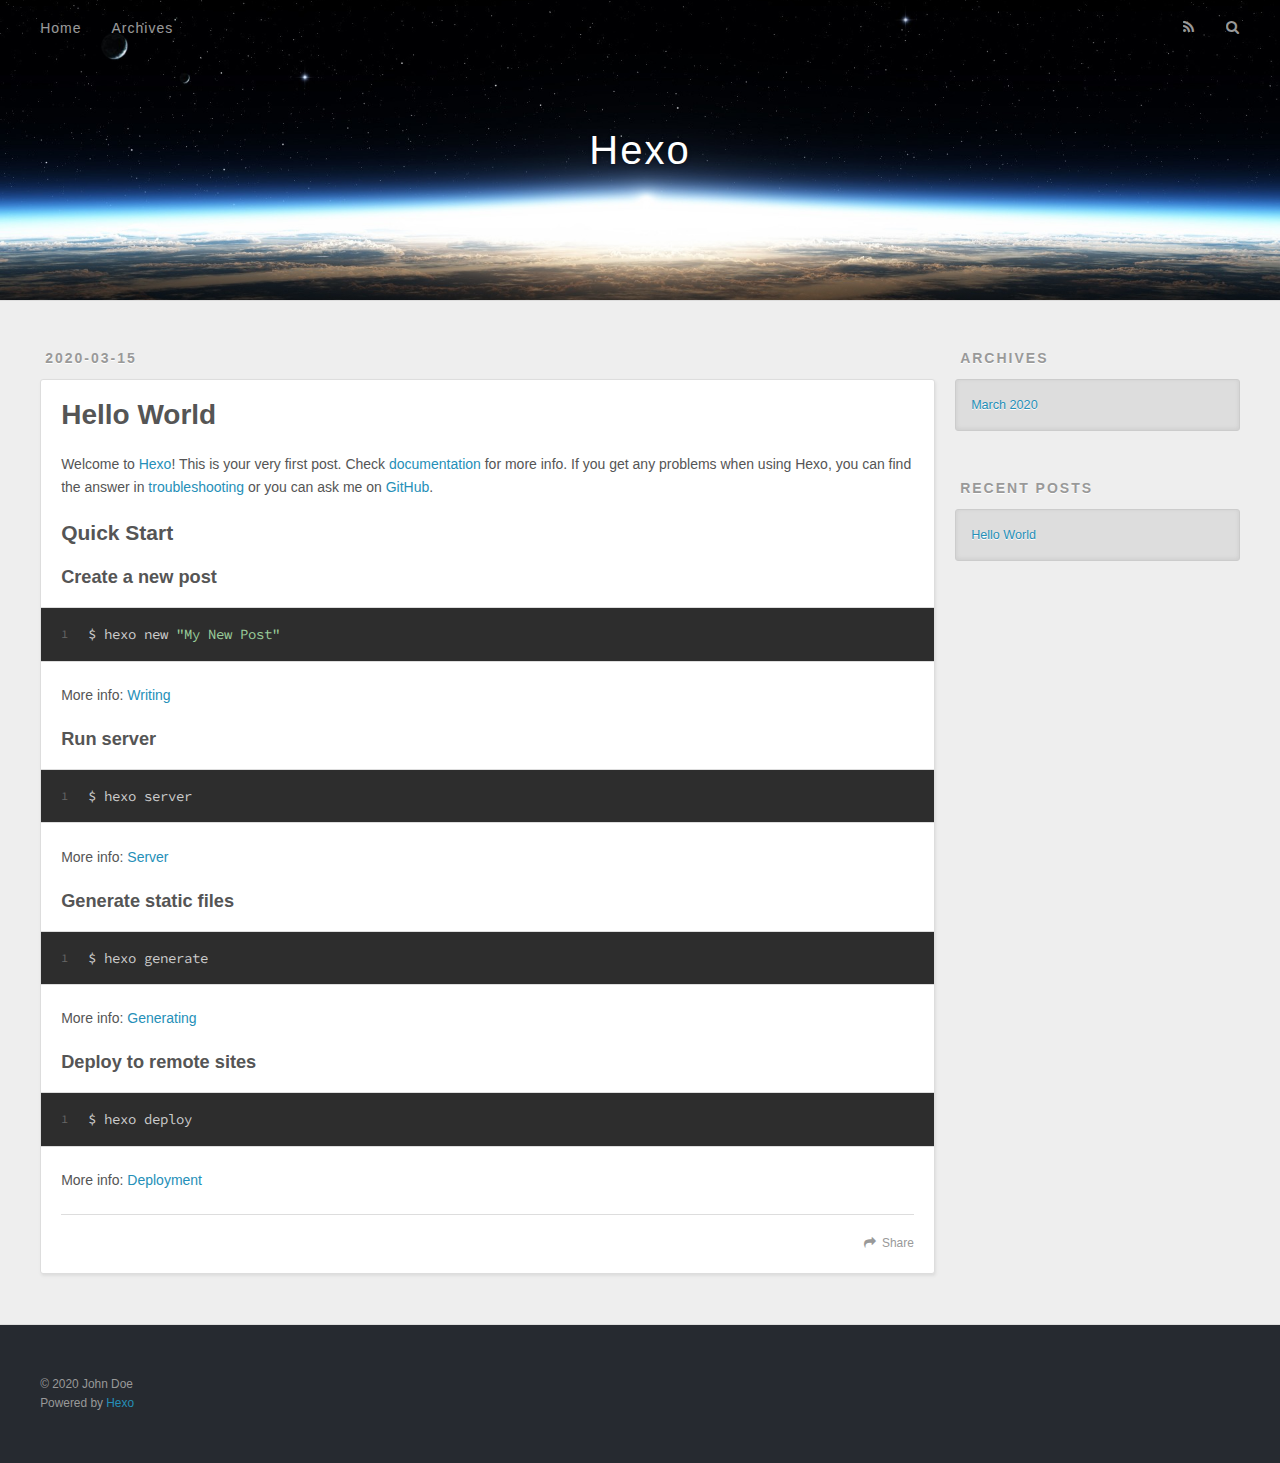
==== index.html @ cb8bc33a "Site updated: 2020-03-15 18:13:44" ====
<!DOCTYPE html>
<html>
<head>
  <meta charset="utf-8">
  

  
  <title>Hexo</title>
  <meta name="viewport" content="width=device-width, initial-scale=1, maximum-scale=1">
  <meta property="og:type" content="website">
<meta property="og:title" content="Hexo">
<meta property="og:url" content="http://yoursite.com/index.html">
<meta property="og:site_name" content="Hexo">
<meta property="og:locale" content="en_US">
<meta property="article:author" content="John Doe">
<meta name="twitter:card" content="summary">
  
    <link rel="alternate" href="/atom.xml" title="Hexo" type="application/atom+xml">
  
  
    <link rel="icon" href="/favicon.png">
  
  
    <link href="//fonts.googleapis.com/css?family=Source+Code+Pro" rel="stylesheet" type="text/css">
  
  
<link rel="stylesheet" href="/css/style.css">

<meta name="generator" content="Hexo 4.2.0"></head>

<body>
  <div id="container">
    <div id="wrap">
      <header id="header">
  <div id="banner"></div>
  <div id="header-outer" class="outer">
    <div id="header-title" class="inner">
      <h1 id="logo-wrap">
        <a href="/" id="logo">Hexo</a>
      </h1>
      
    </div>
    <div id="header-inner" class="inner">
      <nav id="main-nav">
        <a id="main-nav-toggle" class="nav-icon"></a>
        
          <a class="main-nav-link" href="/">Home</a>
        
          <a class="main-nav-link" href="/archives">Archives</a>
        
      </nav>
      <nav id="sub-nav">
        
          <a id="nav-rss-link" class="nav-icon" href="/atom.xml" title="RSS Feed"></a>
        
        <a id="nav-search-btn" class="nav-icon" title="Search"></a>
      </nav>
      <div id="search-form-wrap">
        <form action="//google.com/search" method="get" accept-charset="UTF-8" class="search-form"><input type="search" name="q" class="search-form-input" placeholder="Search"><button type="submit" class="search-form-submit">&#xF002;</button><input type="hidden" name="sitesearch" value="http://yoursite.com"></form>
      </div>
    </div>
  </div>
</header>
      <div class="outer">
        <section id="main">
  
    <article id="post-hello-world" class="article article-type-post" itemscope itemprop="blogPost">
  <div class="article-meta">
    <a href="/2020/03/15/hello-world/" class="article-date">
  <time datetime="2020-03-15T09:45:46.522Z" itemprop="datePublished">2020-03-15</time>
</a>
    
  </div>
  <div class="article-inner">
    
    
      <header class="article-header">
        
  
    <h1 itemprop="name">
      <a class="article-title" href="/2020/03/15/hello-world/">Hello World</a>
    </h1>
  

      </header>
    
    <div class="article-entry" itemprop="articleBody">
      
        <p>Welcome to <a href="https://hexo.io/" target="_blank" rel="noopener">Hexo</a>! This is your very first post. Check <a href="https://hexo.io/docs/" target="_blank" rel="noopener">documentation</a> for more info. If you get any problems when using Hexo, you can find the answer in <a href="https://hexo.io/docs/troubleshooting.html" target="_blank" rel="noopener">troubleshooting</a> or you can ask me on <a href="https://github.com/hexojs/hexo/issues" target="_blank" rel="noopener">GitHub</a>.</p>
<h2 id="Quick-Start"><a href="#Quick-Start" class="headerlink" title="Quick Start"></a>Quick Start</h2><h3 id="Create-a-new-post"><a href="#Create-a-new-post" class="headerlink" title="Create a new post"></a>Create a new post</h3><figure class="highlight bash"><table><tr><td class="gutter"><pre><span class="line">1</span><br></pre></td><td class="code"><pre><span class="line">$ hexo new <span class="string">"My New Post"</span></span><br></pre></td></tr></table></figure>

<p>More info: <a href="https://hexo.io/docs/writing.html" target="_blank" rel="noopener">Writing</a></p>
<h3 id="Run-server"><a href="#Run-server" class="headerlink" title="Run server"></a>Run server</h3><figure class="highlight bash"><table><tr><td class="gutter"><pre><span class="line">1</span><br></pre></td><td class="code"><pre><span class="line">$ hexo server</span><br></pre></td></tr></table></figure>

<p>More info: <a href="https://hexo.io/docs/server.html" target="_blank" rel="noopener">Server</a></p>
<h3 id="Generate-static-files"><a href="#Generate-static-files" class="headerlink" title="Generate static files"></a>Generate static files</h3><figure class="highlight bash"><table><tr><td class="gutter"><pre><span class="line">1</span><br></pre></td><td class="code"><pre><span class="line">$ hexo generate</span><br></pre></td></tr></table></figure>

<p>More info: <a href="https://hexo.io/docs/generating.html" target="_blank" rel="noopener">Generating</a></p>
<h3 id="Deploy-to-remote-sites"><a href="#Deploy-to-remote-sites" class="headerlink" title="Deploy to remote sites"></a>Deploy to remote sites</h3><figure class="highlight bash"><table><tr><td class="gutter"><pre><span class="line">1</span><br></pre></td><td class="code"><pre><span class="line">$ hexo deploy</span><br></pre></td></tr></table></figure>

<p>More info: <a href="https://hexo.io/docs/one-command-deployment.html" target="_blank" rel="noopener">Deployment</a></p>

      
    </div>
    <footer class="article-footer">
      <a data-url="http://yoursite.com/2020/03/15/hello-world/" data-id="ck7sv94c80000tsvpczetg7c2" class="article-share-link">Share</a>
      
      
    </footer>
  </div>
  
</article>


  


</section>
        
          <aside id="sidebar">
  
    

  
    

  
    
  
    
  <div class="widget-wrap">
    <h3 class="widget-title">Archives</h3>
    <div class="widget">
      <ul class="archive-list"><li class="archive-list-item"><a class="archive-list-link" href="/archives/2020/03/">March 2020</a></li></ul>
    </div>
  </div>


  
    
  <div class="widget-wrap">
    <h3 class="widget-title">Recent Posts</h3>
    <div class="widget">
      <ul>
        
          <li>
            <a href="/2020/03/15/hello-world/">Hello World</a>
          </li>
        
      </ul>
    </div>
  </div>

  
</aside>
        
      </div>
      <footer id="footer">
  
  <div class="outer">
    <div id="footer-info" class="inner">
      &copy; 2020 John Doe<br>
      Powered by <a href="http://hexo.io/" target="_blank">Hexo</a>
    </div>
  </div>
</footer>
    </div>
    <nav id="mobile-nav">
  
    <a href="/" class="mobile-nav-link">Home</a>
  
    <a href="/archives" class="mobile-nav-link">Archives</a>
  
</nav>
    

<script src="//ajax.googleapis.com/ajax/libs/jquery/2.0.3/jquery.min.js"></script>


  
<link rel="stylesheet" href="/fancybox/jquery.fancybox.css">

  
<script src="/fancybox/jquery.fancybox.pack.js"></script>




<script src="/js/script.js"></script>




  </div>
</body>
</html>
---- css/style.css ----
body {
  width: 100%;
}
body:before,
body:after {
  content: "";
  display: table;
}
body:after {
  clear: both;
}
html,
body,
div,
span,
applet,
object,
iframe,
h1,
h2,
h3,
h4,
h5,
h6,
p,
blockquote,
pre,
a,
abbr,
acronym,
address,
big,
cite,
code,
del,
dfn,
em,
img,
ins,
kbd,
q,
s,
samp,
small,
strike,
strong,
sub,
sup,
tt,
var,
dl,
dt,
dd,
ol,
ul,
li,
fieldset,
form,
label,
legend,
table,
caption,
tbody,
tfoot,
thead,
tr,
th,
td {
  margin: 0;
  padding: 0;
  border: 0;
  outline: 0;
  font-weight: inherit;
  font-style: inherit;
  font-family: inherit;
  font-size: 100%;
  vertical-align: baseline;
}
body {
  line-height: 1;
  color: #000;
  background: #fff;
}
ol,
ul {
  list-style: none;
}
table {
  border-collapse: separate;
  border-spacing: 0;
  vertical-align: middle;
}
caption,
th,
td {
  text-align: left;
  font-weight: normal;
  vertical-align: middle;
}
a img {
  border: none;
}
input,
button {
  margin: 0;
  padding: 0;
}
input::-moz-focus-inner,
button::-moz-focus-inner {
  border: 0;
  padding: 0;
}
@font-face {
  font-family: FontAwesome;
  font-style: normal;
  font-weight: normal;
  src: url("fonts/fontawesome-webfont.eot?v=#4.0.3");
  src: url("fonts/fontawesome-webfont.eot?#iefix&v=#4.0.3") format("embedded-opentype"), url("fonts/fontawesome-webfont.woff?v=#4.0.3") format("woff"), url("fonts/fontawesome-webfont.ttf?v=#4.0.3") format("truetype"), url("fonts/fontawesome-webfont.svg#fontawesomeregular?v=#4.0.3") format("svg");
}
html,
body,
#container {
  height: 100%;
}
body {
  background: #eee;
  font: 14px -apple-system, BlinkMacSystemFont, "Segoe UI", "Roboto", "Oxygen", "Ubuntu", "Cantarell", "Fira Sans", "Droid Sans", "Helvetica Neue", sans-serif;
  -webkit-text-size-adjust: 100%;
}
.outer {
  max-width: 1220px;
  margin: 0 auto;
  padding: 0 20px;
}
.outer:before,
.outer:after {
  content: "";
  display: table;
}
.outer:after {
  clear: both;
}
.inner {
  display: inline;
  float: left;
  width: 98.33333333333333%;
  margin: 0 0.833333333333333%;
}
.left,
.alignleft {
  float: left;
}
.right,
.alignright {
  float: right;
}
.clear {
  clear: both;
}
#container {
  position: relative;
}
.mobile-nav-on {
  overflow: hidden;
}
#wrap {
  height: 100%;
  width: 100%;
  position: absolute;
  top: 0;
  left: 0;
  -webkit-transition: 0.2s ease-out;
  -moz-transition: 0.2s ease-out;
  -ms-transition: 0.2s ease-out;
  transition: 0.2s ease-out;
  z-index: 1;
  background: #eee;
}
.mobile-nav-on #wrap {
  left: 280px;
}
@media screen and (min-width: 768px) {
  #main {
    display: inline;
    float: left;
    width: 73.33333333333333%;
    margin: 0 0.833333333333333%;
  }
}
.article-date,
.article-category-link,
.archive-year,
.widget-title {
  text-decoration: none;
  text-transform: uppercase;
  letter-spacing: 2px;
  color: #999;
  margin-bottom: 1em;
  margin-left: 5px;
  line-height: 1em;
  text-shadow: 0 1px #fff;
  font-weight: bold;
}
.article-inner,
.archive-article-inner {
  background: #fff;
  -webkit-box-shadow: 1px 2px 3px #ddd;
  box-shadow: 1px 2px 3px #ddd;
  border: 1px solid #ddd;
  border-radius: 3px;
}
.article-entry h1,
.widget h1 {
  font-size: 2em;
}
.article-entry h2,
.widget h2 {
  font-size: 1.5em;
}
.article-entry h3,
.widget h3 {
  font-size: 1.3em;
}
.article-entry h4,
.widget h4 {
  font-size: 1.2em;
}
.article-entry h5,
.widget h5 {
  font-size: 1em;
}
.article-entry h6,
.widget h6 {
  font-size: 1em;
  color: #999;
}
.article-entry hr,
.widget hr {
  border: 1px dashed #ddd;
}
.article-entry strong,
.widget strong {
  font-weight: bold;
}
.article-entry em,
.widget em,
.article-entry cite,
.widget cite {
  font-style: italic;
}
.article-entry sup,
.widget sup,
.article-entry sub,
.widget sub {
  font-size: 0.75em;
  line-height: 0;
  position: relative;
  vertical-align: baseline;
}
.article-entry sup,
.widget sup {
  top: -0.5em;
}
.article-entry sub,
.widget sub {
  bottom: -0.2em;
}
.article-entry small,
.widget small {
  font-size: 0.85em;
}
.article-entry acronym,
.widget acronym,
.article-entry abbr,
.widget abbr {
  border-bottom: 1px dotted;
}
.article-entry ul,
.widget ul,
.article-entry ol,
.widget ol,
.article-entry dl,
.widget dl {
  margin: 0 20px;
  line-height: 1.6em;
}
.article-entry ul ul,
.widget ul ul,
.article-entry ol ul,
.widget ol ul,
.article-entry ul ol,
.widget ul ol,
.article-entry ol ol,
.widget ol ol {
  margin-top: 0;
  margin-bottom: 0;
}
.article-entry ul,
.widget ul {
  list-style: disc;
}
.article-entry ol,
.widget ol {
  list-style: decimal;
}
.article-entry dt,
.widget dt {
  font-weight: bold;
}
#header {
  height: 300px;
  position: relative;
  border-bottom: 1px solid #ddd;
}
#header:before,
#header:after {
  content: "";
  position: absolute;
  left: 0;
  right: 0;
  height: 40px;
}
#header:before {
  top: 0;
  background: -webkit-linear-gradient(rgba(0,0,0,0.2), transparent);
  background: -moz-linear-gradient(rgba(0,0,0,0.2), transparent);
  background: -ms-linear-gradient(rgba(0,0,0,0.2), transparent);
  background: linear-gradient(rgba(0,0,0,0.2), transparent);
}
#header:after {
  bottom: 0;
  background: -webkit-linear-gradient(transparent, rgba(0,0,0,0.2));
  background: -moz-linear-gradient(transparent, rgba(0,0,0,0.2));
  background: -ms-linear-gradient(transparent, rgba(0,0,0,0.2));
  background: linear-gradient(transparent, rgba(0,0,0,0.2));
}
#header-outer {
  height: 100%;
  position: relative;
}
#header-inner {
  position: relative;
  overflow: hidden;
}
#banner {
  position: absolute;
  top: 0;
  left: 0;
  width: 100%;
  height: 100%;
  background: url("images/banner.jpg") center #000;
  -webkit-background-size: cover;
  -moz-background-size: cover;
  background-size: cover;
  z-index: -1;
}
#header-title {
  text-align: center;
  height: 40px;
  position: absolute;
  top: 50%;
  left: 0;
  margin-top: -20px;
}
#logo,
#subtitle {
  text-decoration: none;
  color: #fff;
  font-weight: 300;
  text-shadow: 0 1px 4px rgba(0,0,0,0.3);
}
#logo {
  font-size: 40px;
  line-height: 40px;
  letter-spacing: 2px;
}
#subtitle {
  font-size: 16px;
  line-height: 16px;
  letter-spacing: 1px;
}
#subtitle-wrap {
  margin-top: 16px;
}
#main-nav {
  float: left;
  margin-left: -15px;
}
.nav-icon,
.main-nav-link {
  float: left;
  color: #fff;
  opacity: 0.6;
  text-decoration: none;
  text-shadow: 0 1px rgba(0,0,0,0.2);
  -webkit-transition: opacity 0.2s;
  -moz-transition: opacity 0.2s;
  -ms-transition: opacity 0.2s;
  transition: opacity 0.2s;
  display: block;
  padding: 20px 15px;
}
.nav-icon:hover,
.main-nav-link:hover {
  opacity: 1;
}
.nav-icon {
  font-family: FontAwesome;
  text-align: center;
  font-size: 14px;
  width: 14px;
  height: 14px;
  padding: 20px 15px;
  position: relative;
  cursor: pointer;
}
.main-nav-link {
  font-weight: 300;
  letter-spacing: 1px;
}
@media screen and (max-width: 479px) {
  .main-nav-link {
    display: none;
  }
}
#main-nav-toggle {
  display: none;
}
#main-nav-toggle:before {
  content: "\f0c9";
}
@media screen and (max-width: 479px) {
  #main-nav-toggle {
    display: block;
  }
}
#sub-nav {
  float: right;
  margin-right: -15px;
}
#nav-rss-link:before {
  content: "\f09e";
}
#nav-search-btn:before {
  content: "\f002";
}
#search-form-wrap {
  position: absolute;
  top: 15px;
  width: 150px;
  height: 30px;
  right: -150px;
  opacity: 0;
  -webkit-transition: 0.2s ease-out;
  -moz-transition: 0.2s ease-out;
  -ms-transition: 0.2s ease-out;
  transition: 0.2s ease-out;
}
#search-form-wrap.on {
  opacity: 1;
  right: 0;
}
@media screen and (max-width: 479px) {
  #search-form-wrap {
    width: 100%;
    right: -100%;
  }
}
.search-form {
  position: absolute;
  top: 0;
  left: 0;
  right: 0;
  background: #fff;
  padding: 5px 15px;
  border-radius: 15px;
  -webkit-box-shadow: 0 0 10px rgba(0,0,0,0.3);
  box-shadow: 0 0 10px rgba(0,0,0,0.3);
}
.search-form-input {
  border: none;
  background: none;
  color: #555;
  width: 100%;
  font: 13px -apple-system, BlinkMacSystemFont, "Segoe UI", "Roboto", "Oxygen", "Ubuntu", "Cantarell", "Fira Sans", "Droid Sans", "Helvetica Neue", sans-serif;
  outline: none;
}
.search-form-input::-webkit-search-results-decoration,
.search-form-input::-webkit-search-cancel-button {
  -webkit-appearance: none;
}
.search-form-submit {
  position: absolute;
  top: 50%;
  right: 10px;
  margin-top: -7px;
  font: 13px FontAwesome;
  border: none;
  background: none;
  color: #bbb;
  cursor: pointer;
}
.search-form-submit:hover,
.search-form-submit:focus {
  color: #777;
}
.article {
  margin: 50px 0;
}
.article-inner {
  overflow: hidden;
}
.article-meta:before,
.article-meta:after {
  content: "";
  display: table;
}
.article-meta:after {
  clear: both;
}
.article-date {
  float: left;
}
.article-category {
  float: left;
  line-height: 1em;
  color: #ccc;
  text-shadow: 0 1px #fff;
  margin-left: 8px;
}
.article-category:before {
  content: "\2022";
}
.article-category-link {
  margin: 0 12px 1em;
}
.article-header {
  padding: 20px 20px 0;
}
.article-title {
  text-decoration: none;
  font-size: 2em;
  font-weight: bold;
  color: #555;
  line-height: 1.1em;
  -webkit-transition: color 0.2s;
  -moz-transition: color 0.2s;
  -ms-transition: color 0.2s;
  transition: color 0.2s;
}
a.article-title:hover {
  color: #258fb8;
}
.article-entry {
  color: #555;
  padding: 0 20px;
}
.article-entry:before,
.article-entry:after {
  content: "";
  display: table;
}
.article-entry:after {
  clear: both;
}
.article-entry p,
.article-entry table {
  line-height: 1.6em;
  margin: 1.6em 0;
}
.article-entry h1,
.article-entry h2,
.article-entry h3,
.article-entry h4,
.article-entry h5,
.article-entry h6 {
  font-weight: bold;
}
.article-entry h1,
.article-entry h2,
.article-entry h3,
.article-entry h4,
.article-entry h5,
.article-entry h6 {
  line-height: 1.1em;
  margin: 1.1em 0;
}
.article-entry a {
  color: #258fb8;
  text-decoration: none;
}
.article-entry a:hover {
  text-decoration: underline;
}
.article-entry ul,
.article-entry ol,
.article-entry dl {
  margin-top: 1.6em;
  margin-bottom: 1.6em;
}
.article-entry img,
.article-entry video {
  max-width: 100%;
  height: auto;
  display: block;
  margin: auto;
}
.article-entry iframe {
  border: none;
}
.article-entry table {
  width: 100%;
  border-collapse: collapse;
  border-spacing: 0;
}
.article-entry th {
  font-weight: bold;
  border-bottom: 3px solid #ddd;
  padding-bottom: 0.5em;
}
.article-entry td {
  border-bottom: 1px solid #ddd;
  padding: 10px 0;
}
.article-entry blockquote {
  font-family: Georgia, "Times New Roman", serif;
  font-size: 1.4em;
  margin: 1.6em 20px;
  text-align: center;
}
.article-entry blockquote footer {
  font-size: 14px;
  margin: 1.6em 0;
  font-family: -apple-system, BlinkMacSystemFont, "Segoe UI", "Roboto", "Oxygen", "Ubuntu", "Cantarell", "Fira Sans", "Droid Sans", "Helvetica Neue", sans-serif;
}
.article-entry blockquote footer cite:before {
  content: "—";
  padding: 0 0.5em;
}
.article-entry .pullquote {
  text-align: left;
  width: 45%;
  margin: 0;
}
.article-entry .pullquote.left {
  margin-left: 0.5em;
  margin-right: 1em;
}
.article-entry .pullquote.right {
  margin-right: 0.5em;
  margin-left: 1em;
}
.article-entry .caption {
  color: #999;
  display: block;
  font-size: 0.9em;
  margin-top: 0.5em;
  position: relative;
  text-align: center;
}
.article-entry .video-container {
  position: relative;
  padding-top: 56.25%;
  height: 0;
  overflow: hidden;
}
.article-entry .video-container iframe,
.article-entry .video-container object,
.article-entry .video-container embed {
  position: absolute;
  top: 0;
  left: 0;
  width: 100%;
  height: 100%;
  margin-top: 0;
}
.article-more-link a {
  display: inline-block;
  line-height: 1em;
  padding: 6px 15px;
  border-radius: 15px;
  background: #eee;
  color: #999;
  text-shadow: 0 1px #fff;
  text-decoration: none;
}
.article-more-link a:hover {
  background: #258fb8;
  color: #fff;
  text-decoration: none;
  text-shadow: 0 1px #1e7293;
}
.article-footer {
  font-size: 0.85em;
  line-height: 1.6em;
  border-top: 1px solid #ddd;
  padding-top: 1.6em;
  margin: 0 20px 20px;
}
.article-footer:before,
.article-footer:after {
  content: "";
  display: table;
}
.article-footer:after {
  clear: both;
}
.article-footer a {
  color: #999;
  text-decoration: none;
}
.article-footer a:hover {
  color: #555;
}
.article-tag-list-item {
  float: left;
  margin-right: 10px;
}
.article-tag-list-link:before {
  content: "#";
}
.article-comment-link {
  float: right;
}
.article-comment-link:before {
  content: "\f075";
  font-family: FontAwesome;
  padding-right: 8px;
}
.article-share-link {
  cursor: pointer;
  float: right;
  margin-left: 20px;
}
.article-share-link:before {
  content: "\f064";
  font-family: FontAwesome;
  padding-right: 6px;
}
#article-nav {
  position: relative;
}
#article-nav:before,
#article-nav:after {
  content: "";
  display: table;
}
#article-nav:after {
  clear: both;
}
@media screen and (min-width: 768px) {
  #article-nav {
    margin: 50px 0;
  }
  #article-nav:before {
    width: 8px;
    height: 8px;
    position: absolute;
    top: 50%;
    left: 50%;
    margin-top: -4px;
    margin-left: -4px;
    content: "";
    border-radius: 50%;
    background: #ddd;
    -webkit-box-shadow: 0 1px 2px #fff;
    box-shadow: 0 1px 2px #fff;
  }
}
.article-nav-link-wrap {
  text-decoration: none;
  text-shadow: 0 1px #fff;
  color: #999;
  -webkit-box-sizing: border-box;
  -moz-box-sizing: border-box;
  box-sizing: border-box;
  margin-top: 50px;
  text-align: center;
  display: block;
}
.article-nav-link-wrap:hover {
  color: #555;
}
@media screen and (min-width: 768px) {
  .article-nav-link-wrap {
    width: 50%;
    margin-top: 0;
  }
}
@media screen and (min-width: 768px) {
  #article-nav-newer {
    float: left;
    text-align: right;
    padding-right: 20px;
  }
}
@media screen and (min-width: 768px) {
  #article-nav-older {
    float: right;
    text-align: left;
    padding-left: 20px;
  }
}
.article-nav-caption {
  text-transform: uppercase;
  letter-spacing: 2px;
  color: #ddd;
  line-height: 1em;
  font-weight: bold;
}
#article-nav-newer .article-nav-caption {
  margin-right: -2px;
}
.article-nav-title {
  font-size: 0.85em;
  line-height: 1.6em;
  margin-top: 0.5em;
}
.article-share-box {
  position: absolute;
  display: none;
  background: #fff;
  -webkit-box-shadow: 1px 2px 10px rgba(0,0,0,0.2);
  box-shadow: 1px 2px 10px rgba(0,0,0,0.2);
  border-radius: 3px;
  margin-left: -145px;
  overflow: hidden;
  z-index: 1;
}
.article-share-box.on {
  display: block;
}
.article-share-input {
  width: 100%;
  background: none;
  -webkit-box-sizing: border-box;
  -moz-box-sizing: border-box;
  box-sizing: border-box;
  font: 14px -apple-system, BlinkMacSystemFont, "Segoe UI", "Roboto", "Oxygen", "Ubuntu", "Cantarell", "Fira Sans", "Droid Sans", "Helvetica Neue", sans-serif;
  padding: 0 15px;
  color: #555;
  outline: none;
  border: 1px solid #ddd;
  border-radius: 3px 3px 0 0;
  height: 36px;
  line-height: 36px;
}
.article-share-links {
  background: #eee;
}
.article-share-links:before,
.article-share-links:after {
  content: "";
  display: table;
}
.article-share-links:after {
  clear: both;
}
.article-share-twitter,
.article-share-facebook,
.article-share-pinterest,
.article-share-google {
  width: 50px;
  height: 36px;
  display: block;
  float: left;
  position: relative;
  color: #999;
  text-shadow: 0 1px #fff;
}
.article-share-twitter:before,
.article-share-facebook:before,
.article-share-pinterest:before,
.article-share-google:before {
  font-size: 20px;
  font-family: FontAwesome;
  width: 20px;
  height: 20px;
  position: absolute;
  top: 50%;
  left: 50%;
  margin-top: -10px;
  margin-left: -10px;
  text-align: center;
}
.article-share-twitter:hover,
.article-share-facebook:hover,
.article-share-pinterest:hover,
.article-share-google:hover {
  color: #fff;
}
.article-share-twitter:before {
  content: "\f099";
}
.article-share-twitter:hover {
  background: #00aced;
  text-shadow: 0 1px #008abe;
}
.article-share-facebook:before {
  content: "\f09a";
}
.article-share-facebook:hover {
  background: #3b5998;
  text-shadow: 0 1px #2f477a;
}
.article-share-pinterest:before {
  content: "\f0d2";
}
.article-share-pinterest:hover {
  background: #cb2027;
  text-shadow: 0 1px #a21a1f;
}
.article-share-google:before {
  content: "\f0d5";
}
.article-share-google:hover {
  background: #dd4b39;
  text-shadow: 0 1px #be3221;
}
.article-gallery {
  background: #000;
  position: relative;
}
.article-gallery-photos {
  position: relative;
  overflow: hidden;
}
.article-gallery-img {
  display: none;
  max-width: 100%;
}
.article-gallery-img:first-child {
  display: block;
}
.article-gallery-img.loaded {
  position: absolute;
  display: block;
}
.article-gallery-img img {
  display: block;
  max-width: 100%;
  margin: 0 auto;
}
#comments {
  background: #fff;
  -webkit-box-shadow: 1px 2px 3px #ddd;
  box-shadow: 1px 2px 3px #ddd;
  padding: 20px;
  border: 1px solid #ddd;
  border-radius: 3px;
  margin: 50px 0;
}
#comments a {
  color: #258fb8;
}
.archives-wrap {
  margin: 50px 0;
}
.archives:before,
.archives:after {
  content: "";
  display: table;
}
.archives:after {
  clear: both;
}
.archive-year-wrap {
  margin-bottom: 1em;
}
.archives {
  -webkit-column-gap: 10px;
  -moz-column-gap: 10px;
  column-gap: 10px;
}
@media screen and (min-width: 480px) and (max-width: 767px) {
  .archives {
    -webkit-column-count: 2;
    -moz-column-count: 2;
    column-count: 2;
  }
}
@media screen and (min-width: 768px) {
  .archives {
    -webkit-column-count: 3;
    -moz-column-count: 3;
    column-count: 3;
  }
}
.archive-article {
  -webkit-column-break-inside: avoid;
  page-break-inside: avoid;
  overflow: hidden;
  break-inside: avoid-column;
}
.archive-article-inner {
  padding: 10px;
  margin-bottom: 15px;
}
.archive-article-title {
  text-decoration: none;
  font-weight: bold;
  color: #555;
  -webkit-transition: color 0.2s;
  -moz-transition: color 0.2s;
  -ms-transition: color 0.2s;
  transition: color 0.2s;
  line-height: 1.6em;
}
.archive-article-title:hover {
  color: #258fb8;
}
.archive-article-footer {
  margin-top: 1em;
}
.archive-article-date {
  color: #999;
  text-decoration: none;
  font-size: 0.85em;
  line-height: 1em;
  margin-bottom: 0.5em;
  display: block;
}
#page-nav {
  margin: 50px auto;
  background: #fff;
  -webkit-box-shadow: 1px 2px 3px #ddd;
  box-shadow: 1px 2px 3px #ddd;
  border: 1px solid #ddd;
  border-radius: 3px;
  text-align: center;
  color: #999;
  overflow: hidden;
}
#page-nav:before,
#page-nav:after {
  content: "";
  display: table;
}
#page-nav:after {
  clear: both;
}
#page-nav a,
#page-nav span {
  padding: 10px 20px;
  line-height: 1;
  height: 2ex;
}
#page-nav a {
  color: #999;
  text-decoration: none;
}
#page-nav a:hover {
  background: #999;
  color: #fff;
}
#page-nav .prev {
  float: left;
}
#page-nav .next {
  float: right;
}
#page-nav .page-number {
  display: inline-block;
}
@media screen and (max-width: 479px) {
  #page-nav .page-number {
    display: none;
  }
}
#page-nav .current {
  color: #555;
  font-weight: bold;
}
#page-nav .space {
  color: #ddd;
}
#footer {
  background: #262a30;
  padding: 50px 0;
  border-top: 1px solid #ddd;
  color: #999;
}
#footer a {
  color: #258fb8;
  text-decoration: none;
}
#footer a:hover {
  text-decoration: underline;
}
#footer-info {
  line-height: 1.6em;
  font-size: 0.85em;
}
.article-entry pre,
.article-entry .highlight {
  background: #2d2d2d;
  margin: 0 -20px;
  padding: 15px 20px;
  border-style: solid;
  border-color: #ddd;
  border-width: 1px 0;
  overflow: auto;
  color: #ccc;
  line-height: 22.400000000000002px;
}
.article-entry .highlight .gutter pre,
.article-entry .gist .gist-file .gist-data .line-numbers {
  color: #666;
  font-size: 0.85em;
}
.article-entry pre,
.article-entry code {
  font-family: "Source Code Pro", Consolas, Monaco, Menlo, Consolas, monospace;
}
.article-entry code {
  background: #eee;
  text-shadow: 0 1px #fff;
  padding: 0 0.3em;
}
.article-entry pre code {
  background: none;
  text-shadow: none;
  padding: 0;
}
.article-entry .highlight pre {
  border: none;
  margin: 0;
  padding: 0;
}
.article-entry .highlight table {
  margin: 0;
  width: auto;
}
.article-entry .highlight td {
  border: none;
  padding: 0;
}
.article-entry .highlight figcaption {
  font-size: 0.85em;
  color: #999;
  line-height: 1em;
  margin-bottom: 1em;
}
.article-entry .highlight figcaption:before,
.article-entry .highlight figcaption:after {
  content: "";
  display: table;
}
.article-entry .highlight figcaption:after {
  clear: both;
}
.article-entry .highlight figcaption a {
  float: right;
}
.article-entry .highlight .gutter pre {
  text-align: right;
  padding-right: 20px;
}
.article-entry .highlight .line {
  height: 22.400000000000002px;
}
.article-entry .highlight .line.marked {
  background: #515151;
}
.article-entry .gist {
  margin: 0 -20px;
  border-style: solid;
  border-color: #ddd;
  border-width: 1px 0;
  background: #2d2d2d;
  padding: 15px 20px 15px 0;
}
.article-entry .gist .gist-file {
  border: none;
  font-family: "Source Code Pro", Consolas, Monaco, Menlo, Consolas, monospace;
  margin: 0;
}
.article-entry .gist .gist-file .gist-data {
  background: none;
  border: none;
}
.article-entry .gist .gist-file .gist-data .line-numbers {
  background: none;
  border: none;
  padding: 0 20px 0 0;
}
.article-entry .gist .gist-file .gist-data .line-data {
  padding: 0 !important;
}
.article-entry .gist .gist-file .highlight {
  margin: 0;
  padding: 0;
  border: none;
}
.article-entry .gist .gist-file .gist-meta {
  background: #2d2d2d;
  color: #999;
  font: 0.85em -apple-system, BlinkMacSystemFont, "Segoe UI", "Roboto", "Oxygen", "Ubuntu", "Cantarell", "Fira Sans", "Droid Sans", "Helvetica Neue", sans-serif;
  text-shadow: 0 0;
  padding: 0;
  margin-top: 1em;
  margin-left: 20px;
}
.article-entry .gist .gist-file .gist-meta a {
  color: #258fb8;
  font-weight: normal;
}
.article-entry .gist .gist-file .gist-meta a:hover {
  text-decoration: underline;
}
pre .comment,
pre .title {
  color: #999;
}
pre .variable,
pre .attribute,
pre .tag,
pre .regexp,
pre .ruby .constant,
pre .xml .tag .title,
pre .xml .pi,
pre .xml .doctype,
pre .html .doctype,
pre .css .id,
pre .css .class,
pre .css .pseudo {
  color: #f2777a;
}
pre .number,
pre .preprocessor,
pre .built_in,
pre .literal,
pre .params,
pre .constant {
  color: #f99157;
}
pre .class,
pre .ruby .class .title,
pre .css .rules .attribute {
  color: #9c9;
}
pre .string,
pre .value,
pre .inheritance,
pre .header,
pre .ruby .symbol,
pre .xml .cdata {
  color: #9c9;
}
pre .css .hexcolor {
  color: #6cc;
}
pre .function,
pre .python .decorator,
pre .python .title,
pre .ruby .function .title,
pre .ruby .title .keyword,
pre .perl .sub,
pre .javascript .title,
pre .coffeescript .title {
  color: #69c;
}
pre .keyword,
pre .javascript .function {
  color: #c9c;
}
@media screen and (max-width: 479px) {
  #mobile-nav {
    position: absolute;
    top: 0;
    left: 0;
    width: 280px;
    height: 100%;
    background: #191919;
    border-right: 1px solid #fff;
  }
}
@media screen and (max-width: 479px) {
  .mobile-nav-link {
    display: block;
    color: #999;
    text-decoration: none;
    padding: 15px 20px;
    font-weight: bold;
  }
  .mobile-nav-link:hover {
    color: #fff;
  }
}
@media screen and (min-width: 768px) {
  #sidebar {
    display: inline;
    float: left;
    width: 23.333333333333332%;
    margin: 0 0.833333333333333%;
  }
}
.widget-wrap {
  margin: 50px 0;
}
.widget {
  color: #777;
  text-shadow: 0 1px #fff;
  background: #ddd;
  -webkit-box-shadow: 0 -1px 4px #ccc inset;
  box-shadow: 0 -1px 4px #ccc inset;
  border: 1px solid #ccc;
  padding: 15px;
  border-radius: 3px;
}
.widget a {
  color: #258fb8;
  text-decoration: none;
}
.widget a:hover {
  text-decoration: underline;
}
.widget ul ul,
.widget ol ul,
.widget dl ul,
.widget ul ol,
.widget ol ol,
.widget dl ol,
.widget ul dl,
.widget ol dl,
.widget dl dl {
  margin-left: 15px;
  list-style: disc;
}
.widget {
  line-height: 1.6em;
  word-wrap: break-word;
  font-size: 0.9em;
}
.widget ul,
.widget ol {
  list-style: none;
  margin: 0;
}
.widget ul ul,
.widget ol ul,
.widget ul ol,
.widget ol ol {
  margin: 0 20px;
}
.widget ul ul,
.widget ol ul {
  list-style: disc;
}
.widget ul ol,
.widget ol ol {
  list-style: decimal;
}
.category-list-count,
.tag-list-count,
.archive-list-count {
  padding-left: 5px;
  color: #999;
  font-size: 0.85em;
}
.category-list-count:before,
.tag-list-count:before,
.archive-list-count:before {
  content: "(";
}
.category-list-count:after,
.tag-list-count:after,
.archive-list-count:after {
  content: ")";
}
.tagcloud a {
  margin-right: 5px;
  display: inline-block;
}
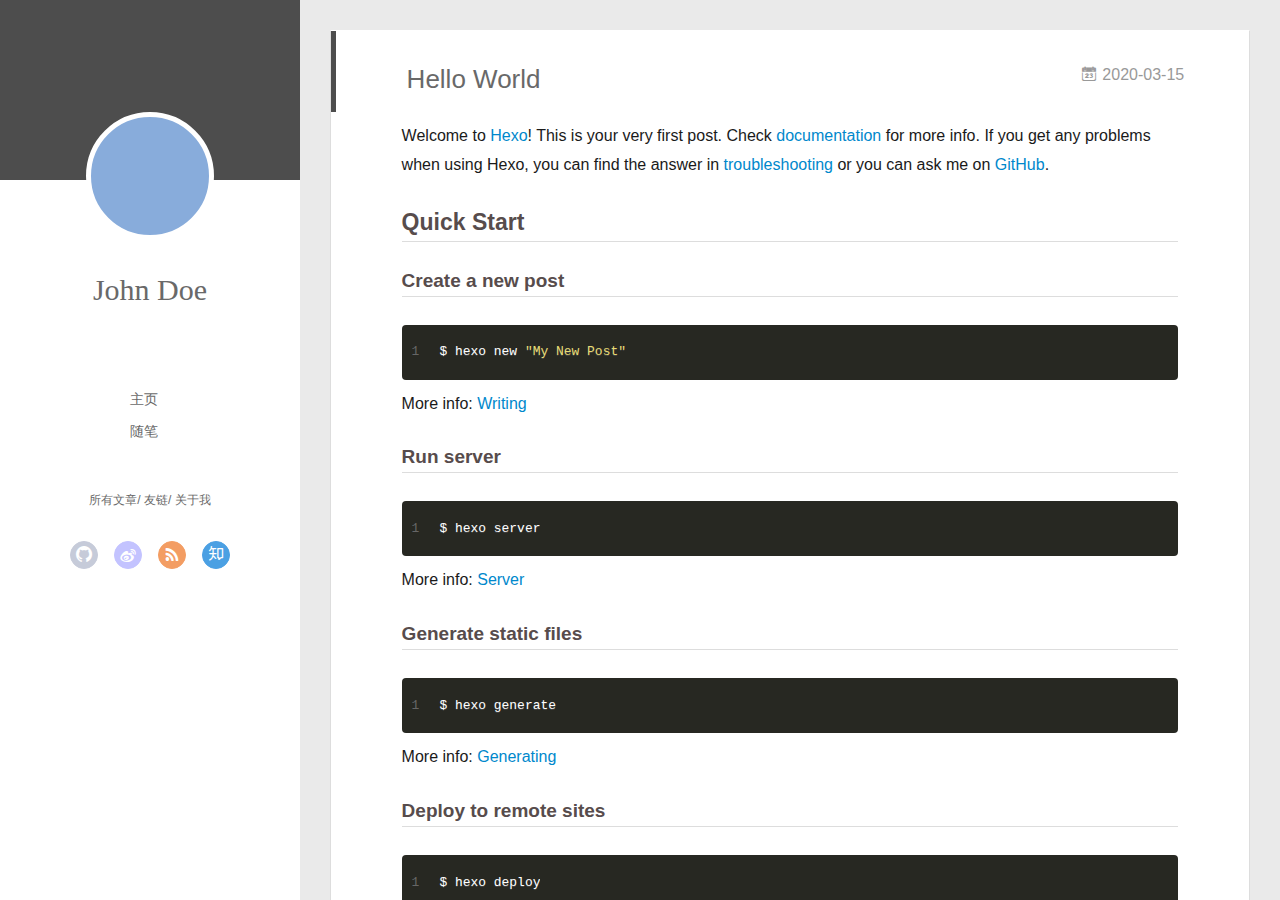
==== commit 1cc212b5: "Site updated: 2020-03-15 19:35:24" ====
--- a/index.html
+++ b/index.html
@@ -3,8 +3,9 @@
 <head>
   <meta charset="utf-8">
   
-
-  
+  <meta name="renderer" content="webkit">
+  <meta http-equiv="X-UA-Compatible" content="IE=edge" >
+  <link rel="dns-prefetch" href="http://yoursite.com">
   <title>Hexo</title>
   <meta name="viewport" content="width=device-width, initial-scale=1, maximum-scale=1">
   <meta property="og:type" content="website">
@@ -15,64 +16,144 @@
 <meta property="article:author" content="John Doe">
 <meta name="twitter:card" content="summary">
   
-    <link rel="alternate" href="/atom.xml" title="Hexo" type="application/atom+xml">
+    <link rel="alternative" href="/atom.xml" title="Hexo" type="application/atom+xml">
   
   
     <link rel="icon" href="/favicon.png">
   
-  
-    <link href="//fonts.googleapis.com/css?family=Source+Code+Pro" rel="stylesheet" type="text/css">
-  
-  
-<link rel="stylesheet" href="/css/style.css">
+  <link rel="stylesheet" type="text/css" href="/./main.0cf68a.css">
+  <style type="text/css">
+  
+    #container.show {
+      background: linear-gradient(200deg,#a0cfe4,#e8c37e);
+    }
+  </style>
+  
+
+  
 
 <meta name="generator" content="Hexo 4.2.0"></head>
 
 <body>
-  <div id="container">
-    <div id="wrap">
-      <header id="header">
-  <div id="banner"></div>
-  <div id="header-outer" class="outer">
-    <div id="header-title" class="inner">
-      <h1 id="logo-wrap">
-        <a href="/" id="logo">Hexo</a>
-      </h1>
-      
-    </div>
-    <div id="header-inner" class="inner">
-      <nav id="main-nav">
-        <a id="main-nav-toggle" class="nav-icon"></a>
-        
-          <a class="main-nav-link" href="/">Home</a>
-        
-          <a class="main-nav-link" href="/archives">Archives</a>
-        
-      </nav>
-      <nav id="sub-nav">
-        
-          <a id="nav-rss-link" class="nav-icon" href="/atom.xml" title="RSS Feed"></a>
-        
-        <a id="nav-search-btn" class="nav-icon" title="Search"></a>
-      </nav>
-      <div id="search-form-wrap">
-        <form action="//google.com/search" method="get" accept-charset="UTF-8" class="search-form"><input type="search" name="q" class="search-form-input" placeholder="Search"><button type="submit" class="search-form-submit">&#xF002;</button><input type="hidden" name="sitesearch" value="http://yoursite.com"></form>
-      </div>
-    </div>
-  </div>
-</header>
-      <div class="outer">
-        <section id="main">
-  
-    <article id="post-hello-world" class="article article-type-post" itemscope itemprop="blogPost">
-  <div class="article-meta">
-    <a href="/2020/03/15/hello-world/" class="article-date">
-  <time datetime="2020-03-15T09:45:46.522Z" itemprop="datePublished">2020-03-15</time>
-</a>
-    
-  </div>
+  <div id="container" q-class="show:isCtnShow">
+    <canvas id="anm-canvas" class="anm-canvas"></canvas>
+    <div class="left-col" q-class="show:isShow">
+      
+<div class="overlay" style="background: #4d4d4d"></div>
+<div class="intrude-less">
+	<header id="header" class="inner">
+		<a href="/" class="profilepic">
+			<img src="" class="js-avatar">
+		</a>
+		<hgroup>
+		  <h1 class="header-author"><a href="/">John Doe</a></h1>
+		</hgroup>
+		
+
+		<nav class="header-menu">
+			<ul>
+			
+				<li><a href="/">主页</a></li>
+	        
+				<li><a href="/tags/%E9%9A%8F%E7%AC%94/">随笔</a></li>
+	        
+			</ul>
+		</nav>
+		<nav class="header-smart-menu">
+    		
+    			
+    			<a q-on="click: openSlider(e, 'innerArchive')" href="javascript:void(0)">所有文章</a>
+    			
+            
+    			
+    			<a q-on="click: openSlider(e, 'friends')" href="javascript:void(0)">友链</a>
+    			
+            
+    			
+    			<a q-on="click: openSlider(e, 'aboutme')" href="javascript:void(0)">关于我</a>
+    			
+            
+		</nav>
+		<nav class="header-nav">
+			<div class="social">
+				
+					<a class="github" target="_blank" href="#" title="github"><i class="icon-github"></i></a>
+		        
+					<a class="weibo" target="_blank" href="#" title="weibo"><i class="icon-weibo"></i></a>
+		        
+					<a class="rss" target="_blank" href="#" title="rss"><i class="icon-rss"></i></a>
+		        
+					<a class="zhihu" target="_blank" href="#" title="zhihu"><i class="icon-zhihu"></i></a>
+		        
+			</div>
+		</nav>
+	</header>		
+</div>
+
+    </div>
+    <div class="mid-col" q-class="show:isShow,hide:isShow|isFalse">
+      
+<nav id="mobile-nav">
+  	<div class="overlay js-overlay" style="background: #4d4d4d"></div>
+	<div class="btnctn js-mobile-btnctn">
+  		<div class="slider-trigger list" q-on="click: openSlider(e)"><i class="icon icon-sort"></i></div>
+	</div>
+	<div class="intrude-less">
+		<header id="header" class="inner">
+			<div class="profilepic">
+				<img src="" class="js-avatar">
+			</div>
+			<hgroup>
+			  <h1 class="header-author js-header-author">John Doe</h1>
+			</hgroup>
+			
+			
+			
+				
+			
+				
+			
+			
+			
+			<nav class="header-nav">
+				<div class="social">
+					
+						<a class="github" target="_blank" href="#" title="github"><i class="icon-github"></i></a>
+			        
+						<a class="weibo" target="_blank" href="#" title="weibo"><i class="icon-weibo"></i></a>
+			        
+						<a class="rss" target="_blank" href="#" title="rss"><i class="icon-rss"></i></a>
+			        
+						<a class="zhihu" target="_blank" href="#" title="zhihu"><i class="icon-zhihu"></i></a>
+			        
+				</div>
+			</nav>
+
+			<nav class="header-menu js-header-menu">
+				<ul style="width: 50%">
+				
+				
+					<li style="width: 50%"><a href="/">主页</a></li>
+		        
+					<li style="width: 50%"><a href="/tags/%E9%9A%8F%E7%AC%94/">随笔</a></li>
+		        
+				</ul>
+			</nav>
+		</header>				
+	</div>
+	<div class="mobile-mask" style="display:none" q-show="isShow"></div>
+</nav>
+
+      <div id="wrapper" class="body-wrap">
+        <div class="menu-l">
+          <div class="canvas-wrap">
+            <canvas data-colors="#eaeaea" data-sectionHeight="100" data-contentId="js-content" id="myCanvas1" class="anm-canvas"></canvas>
+          </div>
+          <div id="js-content" class="content-ll">
+            
+  
+    <article id="post-hello-world" class="article article-type-post  article-index" itemscope itemprop="blogPost">
   <div class="article-inner">
-    
     
       <header class="article-header">
         
@@ -82,6 +163,11 @@
     </h1>
   
 
+        
+        <a href="/2020/03/15/hello-world/" class="archive-article-date">
+  	<time datetime="2020-03-15T09:45:46.522Z" itemprop="datePublished"><i class="icon-calendar icon"></i>2020-03-15</time>
+</a>
+        
       </header>
     
     <div class="article-entry" itemprop="articleBody">
@@ -101,96 +187,292 @@
 <p>More info: <a href="https://hexo.io/docs/one-command-deployment.html" target="_blank" rel="noopener">Deployment</a></p>
 
       
-    </div>
-    <footer class="article-footer">
-      <a data-url="http://yoursite.com/2020/03/15/hello-world/" data-id="ck7sv94c80000tsvpczetg7c2" class="article-share-link">Share</a>
-      
-      
-    </footer>
+
+      
+    </div>
+    <div class="article-info article-info-index">
+      
+      
+      
+
+      
+        <p class="article-more-link">
+          <a class="article-more-a" href="/2020/03/15/hello-world/">展开全文 >></a>
+        </p>
+      
+
+      
+      <div class="clearfix"></div>
+    </div>
   </div>
-  
 </article>
 
-
-  
-
-
-</section>
-        
-          <aside id="sidebar">
-  
-    
-
-  
-    
-
-  
-    
-  
-    
-  <div class="widget-wrap">
-    <h3 class="widget-title">Archives</h3>
-    <div class="widget">
-      <ul class="archive-list"><li class="archive-list-item"><a class="archive-list-link" href="/archives/2020/03/">March 2020</a></li></ul>
-    </div>
-  </div>
-
-
-  
-    
-  <div class="widget-wrap">
-    <h3 class="widget-title">Recent Posts</h3>
-    <div class="widget">
-      <ul>
-        
-          <li>
-            <a href="/2020/03/15/hello-world/">Hello World</a>
-          </li>
-        
-      </ul>
-    </div>
-  </div>
-
-  
+<aside class="wrap-side-operation">
+    <div class="mod-side-operation">
+        
+        <div class="jump-container" id="js-jump-container" style="display:none;">
+            <a href="javascript:void(0)" class="mod-side-operation__jump-to-top">
+                <i class="icon-font icon-back"></i>
+            </a>
+            <div id="js-jump-plan-container" class="jump-plan-container" style="top: -11px;">
+                <i class="icon-font icon-plane jump-plane"></i>
+            </div>
+        </div>
+        
+        
+    </div>
 </aside>
-        
+
+
+
+
+  
+  
+
+
+          </div>
+        </div>
       </div>
       <footer id="footer">
-  
   <div class="outer">
-    <div id="footer-info" class="inner">
-      &copy; 2020 John Doe<br>
-      Powered by <a href="http://hexo.io/" target="_blank">Hexo</a>
+    <div id="footer-info">
+    	<div class="footer-left">
+    		&copy; 2020 John Doe
+    	</div>
+      	<div class="footer-right">
+      		<a href="http://hexo.io/" target="_blank">Hexo</a>  Theme <a href="https://github.com/litten/hexo-theme-yilia" target="_blank">Yilia</a> by Litten
+      	</div>
     </div>
   </div>
 </footer>
     </div>
-    <nav id="mobile-nav">
-  
-    <a href="/" class="mobile-nav-link">Home</a>
-  
-    <a href="/archives" class="mobile-nav-link">Archives</a>
-  
-</nav>
-    
-
-<script src="//ajax.googleapis.com/ajax/libs/jquery/2.0.3/jquery.min.js"></script>
-
-
-  
-<link rel="stylesheet" href="/fancybox/jquery.fancybox.css">
-
-  
-<script src="/fancybox/jquery.fancybox.pack.js"></script>
-
-
-
-
-<script src="/js/script.js"></script>
-
-
-
-
+    <script>
+	var yiliaConfig = {
+		mathjax: false,
+		isHome: true,
+		isPost: false,
+		isArchive: false,
+		isTag: false,
+		isCategory: false,
+		open_in_new: false,
+		toc_hide_index: true,
+		root: "/",
+		innerArchive: true,
+		showTags: false
+	}
+</script>
+
+<script>!function(t){function n(e){if(r[e])return r[e].exports;var i=r[e]={exports:{},id:e,loaded:!1};return t[e].call(i.exports,i,i.exports,n),i.loaded=!0,i.exports}var r={};n.m=t,n.c=r,n.p="./",n(0)}([function(t,n,r){r(195),t.exports=r(191)},function(t,n,r){var e=r(3),i=r(52),o=r(27),u=r(28),c=r(53),f="prototype",a=function(t,n,r){var s,l,h,v,p=t&a.F,d=t&a.G,y=t&a.S,g=t&a.P,b=t&a.B,m=d?e:y?e[n]||(e[n]={}):(e[n]||{})[f],x=d?i:i[n]||(i[n]={}),w=x[f]||(x[f]={});d&&(r=n);for(s in r)l=!p&&m&&void 0!==m[s],h=(l?m:r)[s],v=b&&l?c(h,e):g&&"function"==typeof h?c(Function.call,h):h,m&&u(m,s,h,t&a.U),x[s]!=h&&o(x,s,v),g&&w[s]!=h&&(w[s]=h)};e.core=i,a.F=1,a.G=2,a.S=4,a.P=8,a.B=16,a.W=32,a.U=64,a.R=128,t.exports=a},function(t,n,r){var e=r(6);t.exports=function(t){if(!e(t))throw TypeError(t+" is not an object!");return t}},function(t,n){var r=t.exports="undefined"!=typeof window&&window.Math==Math?window:"undefined"!=typeof self&&self.Math==Math?self:Function("return this")();"number"==typeof __g&&(__g=r)},function(t,n){t.exports=function(t){try{return!!t()}catch(t){return!0}}},function(t,n){var r=t.exports="undefined"!=typeof window&&window.Math==Math?window:"undefined"!=typeof self&&self.Math==Math?self:Function("return this")();"number"==typeof __g&&(__g=r)},function(t,n){t.exports=function(t){return"object"==typeof t?null!==t:"function"==typeof t}},function(t,n,r){var e=r(126)("wks"),i=r(76),o=r(3).Symbol,u="function"==typeof o;(t.exports=function(t){return e[t]||(e[t]=u&&o[t]||(u?o:i)("Symbol."+t))}).store=e},function(t,n){var r={}.hasOwnProperty;t.exports=function(t,n){return r.call(t,n)}},function(t,n,r){var e=r(94),i=r(33);t.exports=function(t){return e(i(t))}},function(t,n,r){t.exports=!r(4)(function(){return 7!=Object.defineProperty({},"a",{get:function(){return 7}}).a})},function(t,n,r){var e=r(2),i=r(167),o=r(50),u=Object.defineProperty;n.f=r(10)?Object.defineProperty:function(t,n,r){if(e(t),n=o(n,!0),e(r),i)try{return u(t,n,r)}catch(t){}if("get"in r||"set"in r)throw TypeError("Accessors not supported!");return"value"in r&&(t[n]=r.value),t}},function(t,n,r){t.exports=!r(18)(function(){return 7!=Object.defineProperty({},"a",{get:function(){return 7}}).a})},function(t,n,r){var e=r(14),i=r(22);t.exports=r(12)?function(t,n,r){return e.f(t,n,i(1,r))}:function(t,n,r){return t[n]=r,t}},function(t,n,r){var e=r(20),i=r(58),o=r(42),u=Object.defineProperty;n.f=r(12)?Object.defineProperty:function(t,n,r){if(e(t),n=o(n,!0),e(r),i)try{return u(t,n,r)}catch(t){}if("get"in r||"set"in r)throw TypeError("Accessors not supported!");return"value"in r&&(t[n]=r.value),t}},function(t,n,r){var e=r(40)("wks"),i=r(23),o=r(5).Symbol,u="function"==typeof o;(t.exports=function(t){return e[t]||(e[t]=u&&o[t]||(u?o:i)("Symbol."+t))}).store=e},function(t,n,r){var e=r(67),i=Math.min;t.exports=function(t){return t>0?i(e(t),9007199254740991):0}},function(t,n,r){var e=r(46);t.exports=function(t){return Object(e(t))}},function(t,n){t.exports=function(t){try{return!!t()}catch(t){return!0}}},function(t,n,r){var e=r(63),i=r(34);t.exports=Object.keys||function(t){return e(t,i)}},function(t,n,r){var e=r(21);t.exports=function(t){if(!e(t))throw TypeError(t+" is not an object!");return t}},function(t,n){t.exports=function(t){return"object"==typeof t?null!==t:"function"==typeof t}},function(t,n){t.exports=function(t,n){return{enumerable:!(1&t),configurable:!(2&t),writable:!(4&t),value:n}}},function(t,n){var r=0,e=Math.random();t.exports=function(t){return"Symbol(".concat(void 0===t?"":t,")_",(++r+e).toString(36))}},function(t,n){var r={}.hasOwnProperty;t.exports=function(t,n){return r.call(t,n)}},function(t,n){var r=t.exports={version:"2.4.0"};"number"==typeof __e&&(__e=r)},function(t,n){t.exports=function(t){if("function"!=typeof t)throw TypeError(t+" is not a function!");return t}},function(t,n,r){var e=r(11),i=r(66);t.exports=r(10)?function(t,n,r){return e.f(t,n,i(1,r))}:function(t,n,r){return t[n]=r,t}},function(t,n,r){var e=r(3),i=r(27),o=r(24),u=r(76)("src"),c="toString",f=Function[c],a=(""+f).split(c);r(52).inspectSource=function(t){return f.call(t)},(t.exports=function(t,n,r,c){var f="function"==typeof r;f&&(o(r,"name")||i(r,"name",n)),t[n]!==r&&(f&&(o(r,u)||i(r,u,t[n]?""+t[n]:a.join(String(n)))),t===e?t[n]=r:c?t[n]?t[n]=r:i(t,n,r):(delete t[n],i(t,n,r)))})(Function.prototype,c,function(){return"function"==typeof this&&this[u]||f.call(this)})},function(t,n,r){var e=r(1),i=r(4),o=r(46),u=function(t,n,r,e){var i=String(o(t)),u="<"+n;return""!==r&&(u+=" "+r+'="'+String(e).replace(/"/g,"&quot;")+'"'),u+">"+i+"</"+n+">"};t.exports=function(t,n){var r={};r[t]=n(u),e(e.P+e.F*i(function(){var n=""[t]('"');return n!==n.toLowerCase()||n.split('"').length>3}),"String",r)}},function(t,n,r){var e=r(115),i=r(46);t.exports=function(t){return e(i(t))}},function(t,n,r){var e=r(116),i=r(66),o=r(30),u=r(50),c=r(24),f=r(167),a=Object.getOwnPropertyDescriptor;n.f=r(10)?a:function(t,n){if(t=o(t),n=u(n,!0),f)try{return a(t,n)}catch(t){}if(c(t,n))return i(!e.f.call(t,n),t[n])}},function(t,n,r){var e=r(24),i=r(17),o=r(145)("IE_PROTO"),u=Object.prototype;t.exports=Object.getPrototypeOf||function(t){return t=i(t),e(t,o)?t[o]:"function"==typeof t.constructor&&t instanceof t.constructor?t.constructor.prototype:t instanceof Object?u:null}},function(t,n){t.exports=function(t){if(void 0==t)throw TypeError("Can't call method on  "+t);return t}},function(t,n){t.exports="constructor,hasOwnProperty,isPrototypeOf,propertyIsEnumerable,toLocaleString,toString,valueOf".split(",")},function(t,n){t.exports={}},function(t,n){t.exports=!0},function(t,n){n.f={}.propertyIsEnumerable},function(t,n,r){var e=r(14).f,i=r(8),o=r(15)("toStringTag");t.exports=function(t,n,r){t&&!i(t=r?t:t.prototype,o)&&e(t,o,{configurable:!0,value:n})}},function(t,n,r){var e=r(40)("keys"),i=r(23);t.exports=function(t){return e[t]||(e[t]=i(t))}},function(t,n,r){var e=r(5),i="__core-js_shared__",o=e[i]||(e[i]={});t.exports=function(t){return o[t]||(o[t]={})}},function(t,n){var r=Math.ceil,e=Math.floor;t.exports=function(t){return isNaN(t=+t)?0:(t>0?e:r)(t)}},function(t,n,r){var e=r(21);t.exports=function(t,n){if(!e(t))return t;var r,i;if(n&&"function"==typeof(r=t.toString)&&!e(i=r.call(t)))return i;if("function"==typeof(r=t.valueOf)&&!e(i=r.call(t)))return i;if(!n&&"function"==typeof(r=t.toString)&&!e(i=r.call(t)))return i;throw TypeError("Can't convert object to primitive value")}},function(t,n,r){var e=r(5),i=r(25),o=r(36),u=r(44),c=r(14).f;t.exports=function(t){var n=i.Symbol||(i.Symbol=o?{}:e.Symbol||{});"_"==t.charAt(0)||t in n||c(n,t,{value:u.f(t)})}},function(t,n,r){n.f=r(15)},function(t,n){var r={}.toString;t.exports=function(t){return r.call(t).slice(8,-1)}},function(t,n){t.exports=function(t){if(void 0==t)throw TypeError("Can't call method on  "+t);return t}},function(t,n,r){var e=r(4);t.exports=function(t,n){return!!t&&e(function(){n?t.call(null,function(){},1):t.call(null)})}},function(t,n,r){var e=r(53),i=r(115),o=r(17),u=r(16),c=r(203);t.exports=function(t,n){var r=1==t,f=2==t,a=3==t,s=4==t,l=6==t,h=5==t||l,v=n||c;return function(n,c,p){for(var d,y,g=o(n),b=i(g),m=e(c,p,3),x=u(b.length),w=0,S=r?v(n,x):f?v(n,0):void 0;x>w;w++)if((h||w in b)&&(d=b[w],y=m(d,w,g),t))if(r)S[w]=y;else if(y)switch(t){case 3:return!0;case 5:return d;case 6:return w;case 2:S.push(d)}else if(s)return!1;return l?-1:a||s?s:S}}},function(t,n,r){var e=r(1),i=r(52),o=r(4);t.exports=function(t,n){var r=(i.Object||{})[t]||Object[t],u={};u[t]=n(r),e(e.S+e.F*o(function(){r(1)}),"Object",u)}},function(t,n,r){var e=r(6);t.exports=function(t,n){if(!e(t))return t;var r,i;if(n&&"function"==typeof(r=t.toString)&&!e(i=r.call(t)))return i;if("function"==typeof(r=t.valueOf)&&!e(i=r.call(t)))return i;if(!n&&"function"==typeof(r=t.toString)&&!e(i=r.call(t)))return i;throw TypeError("Can't convert object to primitive value")}},function(t,n,r){var e=r(5),i=r(25),o=r(91),u=r(13),c="prototype",f=function(t,n,r){var a,s,l,h=t&f.F,v=t&f.G,p=t&f.S,d=t&f.P,y=t&f.B,g=t&f.W,b=v?i:i[n]||(i[n]={}),m=b[c],x=v?e:p?e[n]:(e[n]||{})[c];v&&(r=n);for(a in r)(s=!h&&x&&void 0!==x[a])&&a in b||(l=s?x[a]:r[a],b[a]=v&&"function"!=typeof x[a]?r[a]:y&&s?o(l,e):g&&x[a]==l?function(t){var n=function(n,r,e){if(this instanceof t){switch(arguments.length){case 0:return new t;case 1:return new t(n);case 2:return new t(n,r)}return new t(n,r,e)}return t.apply(this,arguments)};return n[c]=t[c],n}(l):d&&"function"==typeof l?o(Function.call,l):l,d&&((b.virtual||(b.virtual={}))[a]=l,t&f.R&&m&&!m[a]&&u(m,a,l)))};f.F=1,f.G=2,f.S=4,f.P=8,f.B=16,f.W=32,f.U=64,f.R=128,t.exports=f},function(t,n){var r=t.exports={version:"2.4.0"};"number"==typeof __e&&(__e=r)},function(t,n,r){var e=r(26);t.exports=function(t,n,r){if(e(t),void 0===n)return t;switch(r){case 1:return function(r){return t.call(n,r)};case 2:return function(r,e){return t.call(n,r,e)};case 3:return function(r,e,i){return t.call(n,r,e,i)}}return function(){return t.apply(n,arguments)}}},function(t,n,r){var e=r(183),i=r(1),o=r(126)("metadata"),u=o.store||(o.store=new(r(186))),c=function(t,n,r){var i=u.get(t);if(!i){if(!r)return;u.set(t,i=new e)}var o=i.get(n);if(!o){if(!r)return;i.set(n,o=new e)}return o},f=function(t,n,r){var e=c(n,r,!1);return void 0!==e&&e.has(t)},a=function(t,n,r){var e=c(n,r,!1);return void 0===e?void 0:e.get(t)},s=function(t,n,r,e){c(r,e,!0).set(t,n)},l=function(t,n){var r=c(t,n,!1),e=[];return r&&r.forEach(function(t,n){e.push(n)}),e},h=function(t){return void 0===t||"symbol"==typeof t?t:String(t)},v=function(t){i(i.S,"Reflect",t)};t.exports={store:u,map:c,has:f,get:a,set:s,keys:l,key:h,exp:v}},function(t,n,r){"use strict";if(r(10)){var e=r(69),i=r(3),o=r(4),u=r(1),c=r(127),f=r(152),a=r(53),s=r(68),l=r(66),h=r(27),v=r(73),p=r(67),d=r(16),y=r(75),g=r(50),b=r(24),m=r(180),x=r(114),w=r(6),S=r(17),_=r(137),O=r(70),E=r(32),P=r(71).f,j=r(154),F=r(76),M=r(7),A=r(48),N=r(117),T=r(146),I=r(155),k=r(80),L=r(123),R=r(74),C=r(130),D=r(160),U=r(11),W=r(31),G=U.f,B=W.f,V=i.RangeError,z=i.TypeError,q=i.Uint8Array,K="ArrayBuffer",J="Shared"+K,Y="BYTES_PER_ELEMENT",H="prototype",$=Array[H],X=f.ArrayBuffer,Q=f.DataView,Z=A(0),tt=A(2),nt=A(3),rt=A(4),et=A(5),it=A(6),ot=N(!0),ut=N(!1),ct=I.values,ft=I.keys,at=I.entries,st=$.lastIndexOf,lt=$.reduce,ht=$.reduceRight,vt=$.join,pt=$.sort,dt=$.slice,yt=$.toString,gt=$.toLocaleString,bt=M("iterator"),mt=M("toStringTag"),xt=F("typed_constructor"),wt=F("def_constructor"),St=c.CONSTR,_t=c.TYPED,Ot=c.VIEW,Et="Wrong length!",Pt=A(1,function(t,n){return Tt(T(t,t[wt]),n)}),jt=o(function(){return 1===new q(new Uint16Array([1]).buffer)[0]}),Ft=!!q&&!!q[H].set&&o(function(){new q(1).set({})}),Mt=function(t,n){if(void 0===t)throw z(Et);var r=+t,e=d(t);if(n&&!m(r,e))throw V(Et);return e},At=function(t,n){var r=p(t);if(r<0||r%n)throw V("Wrong offset!");return r},Nt=function(t){if(w(t)&&_t in t)return t;throw z(t+" is not a typed array!")},Tt=function(t,n){if(!(w(t)&&xt in t))throw z("It is not a typed array constructor!");return new t(n)},It=function(t,n){return kt(T(t,t[wt]),n)},kt=function(t,n){for(var r=0,e=n.length,i=Tt(t,e);e>r;)i[r]=n[r++];return i},Lt=function(t,n,r){G(t,n,{get:function(){return this._d[r]}})},Rt=function(t){var n,r,e,i,o,u,c=S(t),f=arguments.length,s=f>1?arguments[1]:void 0,l=void 0!==s,h=j(c);if(void 0!=h&&!_(h)){for(u=h.call(c),e=[],n=0;!(o=u.next()).done;n++)e.push(o.value);c=e}for(l&&f>2&&(s=a(s,arguments[2],2)),n=0,r=d(c.length),i=Tt(this,r);r>n;n++)i[n]=l?s(c[n],n):c[n];return i},Ct=function(){for(var t=0,n=arguments.length,r=Tt(this,n);n>t;)r[t]=arguments[t++];return r},Dt=!!q&&o(function(){gt.call(new q(1))}),Ut=function(){return gt.apply(Dt?dt.call(Nt(this)):Nt(this),arguments)},Wt={copyWithin:function(t,n){return D.call(Nt(this),t,n,arguments.length>2?arguments[2]:void 0)},every:function(t){return rt(Nt(this),t,arguments.length>1?arguments[1]:void 0)},fill:function(t){return C.apply(Nt(this),arguments)},filter:function(t){return It(this,tt(Nt(this),t,arguments.length>1?arguments[1]:void 0))},find:function(t){return et(Nt(this),t,arguments.length>1?arguments[1]:void 0)},findIndex:function(t){return it(Nt(this),t,arguments.length>1?arguments[1]:void 0)},forEach:function(t){Z(Nt(this),t,arguments.length>1?arguments[1]:void 0)},indexOf:function(t){return ut(Nt(this),t,arguments.length>1?arguments[1]:void 0)},includes:function(t){return ot(Nt(this),t,arguments.length>1?arguments[1]:void 0)},join:function(t){return vt.apply(Nt(this),arguments)},lastIndexOf:function(t){return st.apply(Nt(this),arguments)},map:function(t){return Pt(Nt(this),t,arguments.length>1?arguments[1]:void 0)},reduce:function(t){return lt.apply(Nt(this),arguments)},reduceRight:function(t){return ht.apply(Nt(this),arguments)},reverse:function(){for(var t,n=this,r=Nt(n).length,e=Math.floor(r/2),i=0;i<e;)t=n[i],n[i++]=n[--r],n[r]=t;return n},some:function(t){return nt(Nt(this),t,arguments.length>1?arguments[1]:void 0)},sort:function(t){return pt.call(Nt(this),t)},subarray:function(t,n){var r=Nt(this),e=r.length,i=y(t,e);return new(T(r,r[wt]))(r.buffer,r.byteOffset+i*r.BYTES_PER_ELEMENT,d((void 0===n?e:y(n,e))-i))}},Gt=function(t,n){return It(this,dt.call(Nt(this),t,n))},Bt=function(t){Nt(this);var n=At(arguments[1],1),r=this.length,e=S(t),i=d(e.length),o=0;if(i+n>r)throw V(Et);for(;o<i;)this[n+o]=e[o++]},Vt={entries:function(){return at.call(Nt(this))},keys:function(){return ft.call(Nt(this))},values:function(){return ct.call(Nt(this))}},zt=function(t,n){return w(t)&&t[_t]&&"symbol"!=typeof n&&n in t&&String(+n)==String(n)},qt=function(t,n){return zt(t,n=g(n,!0))?l(2,t[n]):B(t,n)},Kt=function(t,n,r){return!(zt(t,n=g(n,!0))&&w(r)&&b(r,"value"))||b(r,"get")||b(r,"set")||r.configurable||b(r,"writable")&&!r.writable||b(r,"enumerable")&&!r.enumerable?G(t,n,r):(t[n]=r.value,t)};St||(W.f=qt,U.f=Kt),u(u.S+u.F*!St,"Object",{getOwnPropertyDescriptor:qt,defineProperty:Kt}),o(function(){yt.call({})})&&(yt=gt=function(){return vt.call(this)});var Jt=v({},Wt);v(Jt,Vt),h(Jt,bt,Vt.values),v(Jt,{slice:Gt,set:Bt,constructor:function(){},toString:yt,toLocaleString:Ut}),Lt(Jt,"buffer","b"),Lt(Jt,"byteOffset","o"),Lt(Jt,"byteLength","l"),Lt(Jt,"length","e"),G(Jt,mt,{get:function(){return this[_t]}}),t.exports=function(t,n,r,f){f=!!f;var a=t+(f?"Clamped":"")+"Array",l="Uint8Array"!=a,v="get"+t,p="set"+t,y=i[a],g=y||{},b=y&&E(y),m=!y||!c.ABV,S={},_=y&&y[H],j=function(t,r){var e=t._d;return e.v[v](r*n+e.o,jt)},F=function(t,r,e){var i=t._d;f&&(e=(e=Math.round(e))<0?0:e>255?255:255&e),i.v[p](r*n+i.o,e,jt)},M=function(t,n){G(t,n,{get:function(){return j(this,n)},set:function(t){return F(this,n,t)},enumerable:!0})};m?(y=r(function(t,r,e,i){s(t,y,a,"_d");var o,u,c,f,l=0,v=0;if(w(r)){if(!(r instanceof X||(f=x(r))==K||f==J))return _t in r?kt(y,r):Rt.call(y,r);o=r,v=At(e,n);var p=r.byteLength;if(void 0===i){if(p%n)throw V(Et);if((u=p-v)<0)throw V(Et)}else if((u=d(i)*n)+v>p)throw V(Et);c=u/n}else c=Mt(r,!0),u=c*n,o=new X(u);for(h(t,"_d",{b:o,o:v,l:u,e:c,v:new Q(o)});l<c;)M(t,l++)}),_=y[H]=O(Jt),h(_,"constructor",y)):L(function(t){new y(null),new y(t)},!0)||(y=r(function(t,r,e,i){s(t,y,a);var o;return w(r)?r instanceof X||(o=x(r))==K||o==J?void 0!==i?new g(r,At(e,n),i):void 0!==e?new g(r,At(e,n)):new g(r):_t in r?kt(y,r):Rt.call(y,r):new g(Mt(r,l))}),Z(b!==Function.prototype?P(g).concat(P(b)):P(g),function(t){t in y||h(y,t,g[t])}),y[H]=_,e||(_.constructor=y));var A=_[bt],N=!!A&&("values"==A.name||void 0==A.name),T=Vt.values;h(y,xt,!0),h(_,_t,a),h(_,Ot,!0),h(_,wt,y),(f?new y(1)[mt]==a:mt in _)||G(_,mt,{get:function(){return a}}),S[a]=y,u(u.G+u.W+u.F*(y!=g),S),u(u.S,a,{BYTES_PER_ELEMENT:n,from:Rt,of:Ct}),Y in _||h(_,Y,n),u(u.P,a,Wt),R(a),u(u.P+u.F*Ft,a,{set:Bt}),u(u.P+u.F*!N,a,Vt),u(u.P+u.F*(_.toString!=yt),a,{toString:yt}),u(u.P+u.F*o(function(){new y(1).slice()}),a,{slice:Gt}),u(u.P+u.F*(o(function(){return[1,2].toLocaleString()!=new y([1,2]).toLocaleString()})||!o(function(){_.toLocaleString.call([1,2])})),a,{toLocaleString:Ut}),k[a]=N?A:T,e||N||h(_,bt,T)}}else t.exports=function(){}},function(t,n){var r={}.toString;t.exports=function(t){return r.call(t).slice(8,-1)}},function(t,n,r){var e=r(21),i=r(5).document,o=e(i)&&e(i.createElement);t.exports=function(t){return o?i.createElement(t):{}}},function(t,n,r){t.exports=!r(12)&&!r(18)(function(){return 7!=Object.defineProperty(r(57)("div"),"a",{get:function(){return 7}}).a})},function(t,n,r){"use strict";var e=r(36),i=r(51),o=r(64),u=r(13),c=r(8),f=r(35),a=r(96),s=r(38),l=r(103),h=r(15)("iterator"),v=!([].keys&&"next"in[].keys()),p="keys",d="values",y=function(){return this};t.exports=function(t,n,r,g,b,m,x){a(r,n,g);var w,S,_,O=function(t){if(!v&&t in F)return F[t];switch(t){case p:case d:return function(){return new r(this,t)}}return function(){return new r(this,t)}},E=n+" Iterator",P=b==d,j=!1,F=t.prototype,M=F[h]||F["@@iterator"]||b&&F[b],A=M||O(b),N=b?P?O("entries"):A:void 0,T="Array"==n?F.entries||M:M;if(T&&(_=l(T.call(new t)))!==Object.prototype&&(s(_,E,!0),e||c(_,h)||u(_,h,y)),P&&M&&M.name!==d&&(j=!0,A=function(){return M.call(this)}),e&&!x||!v&&!j&&F[h]||u(F,h,A),f[n]=A,f[E]=y,b)if(w={values:P?A:O(d),keys:m?A:O(p),entries:N},x)for(S in w)S in F||o(F,S,w[S]);else i(i.P+i.F*(v||j),n,w);return w}},function(t,n,r){var e=r(20),i=r(100),o=r(34),u=r(39)("IE_PROTO"),c=function(){},f="prototype",a=function(){var t,n=r(57)("iframe"),e=o.length;for(n.style.display="none",r(93).appendChild(n),n.src="javascript:",t=n.contentWindow.document,t.open(),t.write("<script>document.F=Object<\/script>"),t.close(),a=t.F;e--;)delete a[f][o[e]];return a()};t.exports=Object.create||function(t,n){var r;return null!==t?(c[f]=e(t),r=new c,c[f]=null,r[u]=t):r=a(),void 0===n?r:i(r,n)}},function(t,n,r){var e=r(63),i=r(34).concat("length","prototype");n.f=Object.getOwnPropertyNames||function(t){return e(t,i)}},function(t,n){n.f=Object.getOwnPropertySymbols},function(t,n,r){var e=r(8),i=r(9),o=r(90)(!1),u=r(39)("IE_PROTO");t.exports=function(t,n){var r,c=i(t),f=0,a=[];for(r in c)r!=u&&e(c,r)&&a.push(r);for(;n.length>f;)e(c,r=n[f++])&&(~o(a,r)||a.push(r));return a}},function(t,n,r){t.exports=r(13)},function(t,n,r){var e=r(76)("meta"),i=r(6),o=r(24),u=r(11).f,c=0,f=Object.isExtensible||function(){return!0},a=!r(4)(function(){return f(Object.preventExtensions({}))}),s=function(t){u(t,e,{value:{i:"O"+ ++c,w:{}}})},l=function(t,n){if(!i(t))return"symbol"==typeof t?t:("string"==typeof t?"S":"P")+t;if(!o(t,e)){if(!f(t))return"F";if(!n)return"E";s(t)}return t[e].i},h=function(t,n){if(!o(t,e)){if(!f(t))return!0;if(!n)return!1;s(t)}return t[e].w},v=function(t){return a&&p.NEED&&f(t)&&!o(t,e)&&s(t),t},p=t.exports={KEY:e,NEED:!1,fastKey:l,getWeak:h,onFreeze:v}},function(t,n){t.exports=function(t,n){return{enumerable:!(1&t),configurable:!(2&t),writable:!(4&t),value:n}}},function(t,n){var r=Math.ceil,e=Math.floor;t.exports=function(t){return isNaN(t=+t)?0:(t>0?e:r)(t)}},function(t,n){t.exports=function(t,n,r,e){if(!(t instanceof n)||void 0!==e&&e in t)throw TypeError(r+": incorrect invocation!");return t}},function(t,n){t.exports=!1},function(t,n,r){var e=r(2),i=r(173),o=r(133),u=r(145)("IE_PROTO"),c=function(){},f="prototype",a=function(){var t,n=r(132)("iframe"),e=o.length;for(n.style.display="none",r(135).appendChild(n),n.src="javascript:",t=n.contentWindow.document,t.open(),t.write("<script>document.F=Object<\/script>"),t.close(),a=t.F;e--;)delete a[f][o[e]];return a()};t.exports=Object.create||function(t,n){var r;return null!==t?(c[f]=e(t),r=new c,c[f]=null,r[u]=t):r=a(),void 0===n?r:i(r,n)}},function(t,n,r){var e=r(175),i=r(133).concat("length","prototype");n.f=Object.getOwnPropertyNames||function(t){return e(t,i)}},function(t,n,r){var e=r(175),i=r(133);t.exports=Object.keys||function(t){return e(t,i)}},function(t,n,r){var e=r(28);t.exports=function(t,n,r){for(var i in n)e(t,i,n[i],r);return t}},function(t,n,r){"use strict";var e=r(3),i=r(11),o=r(10),u=r(7)("species");t.exports=function(t){var n=e[t];o&&n&&!n[u]&&i.f(n,u,{configurable:!0,get:function(){return this}})}},function(t,n,r){var e=r(67),i=Math.max,o=Math.min;t.exports=function(t,n){return t=e(t),t<0?i(t+n,0):o(t,n)}},function(t,n){var r=0,e=Math.random();t.exports=function(t){return"Symbol(".concat(void 0===t?"":t,")_",(++r+e).toString(36))}},function(t,n,r){var e=r(33);t.exports=function(t){return Object(e(t))}},function(t,n,r){var e=r(7)("unscopables"),i=Array.prototype;void 0==i[e]&&r(27)(i,e,{}),t.exports=function(t){i[e][t]=!0}},function(t,n,r){var e=r(53),i=r(169),o=r(137),u=r(2),c=r(16),f=r(154),a={},s={},n=t.exports=function(t,n,r,l,h){var v,p,d,y,g=h?function(){return t}:f(t),b=e(r,l,n?2:1),m=0;if("function"!=typeof g)throw TypeError(t+" is not iterable!");if(o(g)){for(v=c(t.length);v>m;m++)if((y=n?b(u(p=t[m])[0],p[1]):b(t[m]))===a||y===s)return y}else for(d=g.call(t);!(p=d.next()).done;)if((y=i(d,b,p.value,n))===a||y===s)return y};n.BREAK=a,n.RETURN=s},function(t,n){t.exports={}},function(t,n,r){var e=r(11).f,i=r(24),o=r(7)("toStringTag");t.exports=function(t,n,r){t&&!i(t=r?t:t.prototype,o)&&e(t,o,{configurable:!0,value:n})}},function(t,n,r){var e=r(1),i=r(46),o=r(4),u=r(150),c="["+u+"]",f="​+",a=RegExp("^"+c+c+"*"),s=RegExp(c+c+"*$"),l=function(t,n,r){var i={},c=o(function(){return!!u[t]()||f[t]()!=f}),a=i[t]=c?n(h):u[t];r&&(i[r]=a),e(e.P+e.F*c,"String",i)},h=l.trim=function(t,n){return t=String(i(t)),1&n&&(t=t.replace(a,"")),2&n&&(t=t.replace(s,"")),t};t.exports=l},function(t,n,r){t.exports={default:r(86),__esModule:!0}},function(t,n,r){t.exports={default:r(87),__esModule:!0}},function(t,n,r){"use strict";function e(t){return t&&t.__esModule?t:{default:t}}n.__esModule=!0;var i=r(84),o=e(i),u=r(83),c=e(u),f="function"==typeof c.default&&"symbol"==typeof o.default?function(t){return typeof t}:function(t){return t&&"function"==typeof c.default&&t.constructor===c.default&&t!==c.default.prototype?"symbol":typeof t};n.default="function"==typeof c.default&&"symbol"===f(o.default)?function(t){return void 0===t?"undefined":f(t)}:function(t){return t&&"function"==typeof c.default&&t.constructor===c.default&&t!==c.default.prototype?"symbol":void 0===t?"undefined":f(t)}},function(t,n,r){r(110),r(108),r(111),r(112),t.exports=r(25).Symbol},function(t,n,r){r(109),r(113),t.exports=r(44).f("iterator")},function(t,n){t.exports=function(t){if("function"!=typeof t)throw TypeError(t+" is not a function!");return t}},function(t,n){t.exports=function(){}},function(t,n,r){var e=r(9),i=r(106),o=r(105);t.exports=function(t){return function(n,r,u){var c,f=e(n),a=i(f.length),s=o(u,a);if(t&&r!=r){for(;a>s;)if((c=f[s++])!=c)return!0}else for(;a>s;s++)if((t||s in f)&&f[s]===r)return t||s||0;return!t&&-1}}},function(t,n,r){var e=r(88);t.exports=function(t,n,r){if(e(t),void 0===n)return t;switch(r){case 1:return function(r){return t.call(n,r)};case 2:return function(r,e){return t.call(n,r,e)};case 3:return function(r,e,i){return t.call(n,r,e,i)}}return function(){return t.apply(n,arguments)}}},function(t,n,r){var e=r(19),i=r(62),o=r(37);t.exports=function(t){var n=e(t),r=i.f;if(r)for(var u,c=r(t),f=o.f,a=0;c.length>a;)f.call(t,u=c[a++])&&n.push(u);return n}},function(t,n,r){t.exports=r(5).document&&document.documentElement},function(t,n,r){var e=r(56);t.exports=Object("z").propertyIsEnumerable(0)?Object:function(t){return"String"==e(t)?t.split(""):Object(t)}},function(t,n,r){var e=r(56);t.exports=Array.isArray||function(t){return"Array"==e(t)}},function(t,n,r){"use strict";var e=r(60),i=r(22),o=r(38),u={};r(13)(u,r(15)("iterator"),function(){return this}),t.exports=function(t,n,r){t.prototype=e(u,{next:i(1,r)}),o(t,n+" Iterator")}},function(t,n){t.exports=function(t,n){return{value:n,done:!!t}}},function(t,n,r){var e=r(19),i=r(9);t.exports=function(t,n){for(var r,o=i(t),u=e(o),c=u.length,f=0;c>f;)if(o[r=u[f++]]===n)return r}},function(t,n,r){var e=r(23)("meta"),i=r(21),o=r(8),u=r(14).f,c=0,f=Object.isExtensible||function(){return!0},a=!r(18)(function(){return f(Object.preventExtensions({}))}),s=function(t){u(t,e,{value:{i:"O"+ ++c,w:{}}})},l=function(t,n){if(!i(t))return"symbol"==typeof t?t:("string"==typeof t?"S":"P")+t;if(!o(t,e)){if(!f(t))return"F";if(!n)return"E";s(t)}return t[e].i},h=function(t,n){if(!o(t,e)){if(!f(t))return!0;if(!n)return!1;s(t)}return t[e].w},v=function(t){return a&&p.NEED&&f(t)&&!o(t,e)&&s(t),t},p=t.exports={KEY:e,NEED:!1,fastKey:l,getWeak:h,onFreeze:v}},function(t,n,r){var e=r(14),i=r(20),o=r(19);t.exports=r(12)?Object.defineProperties:function(t,n){i(t);for(var r,u=o(n),c=u.length,f=0;c>f;)e.f(t,r=u[f++],n[r]);return t}},function(t,n,r){var e=r(37),i=r(22),o=r(9),u=r(42),c=r(8),f=r(58),a=Object.getOwnPropertyDescriptor;n.f=r(12)?a:function(t,n){if(t=o(t),n=u(n,!0),f)try{return a(t,n)}catch(t){}if(c(t,n))return i(!e.f.call(t,n),t[n])}},function(t,n,r){var e=r(9),i=r(61).f,o={}.toString,u="object"==typeof window&&window&&Object.getOwnPropertyNames?Object.getOwnPropertyNames(window):[],c=function(t){try{return i(t)}catch(t){return u.slice()}};t.exports.f=function(t){return u&&"[object Window]"==o.call(t)?c(t):i(e(t))}},function(t,n,r){var e=r(8),i=r(77),o=r(39)("IE_PROTO"),u=Object.prototype;t.exports=Object.getPrototypeOf||function(t){return t=i(t),e(t,o)?t[o]:"function"==typeof t.constructor&&t instanceof t.constructor?t.constructor.prototype:t instanceof Object?u:null}},function(t,n,r){var e=r(41),i=r(33);t.exports=function(t){return function(n,r){var o,u,c=String(i(n)),f=e(r),a=c.length;return f<0||f>=a?t?"":void 0:(o=c.charCodeAt(f),o<55296||o>56319||f+1===a||(u=c.charCodeAt(f+1))<56320||u>57343?t?c.charAt(f):o:t?c.slice(f,f+2):u-56320+(o-55296<<10)+65536)}}},function(t,n,r){var e=r(41),i=Math.max,o=Math.min;t.exports=function(t,n){return t=e(t),t<0?i(t+n,0):o(t,n)}},function(t,n,r){var e=r(41),i=Math.min;t.exports=function(t){return t>0?i(e(t),9007199254740991):0}},function(t,n,r){"use strict";var e=r(89),i=r(97),o=r(35),u=r(9);t.exports=r(59)(Array,"Array",function(t,n){this._t=u(t),this._i=0,this._k=n},function(){var t=this._t,n=this._k,r=this._i++;return!t||r>=t.length?(this._t=void 0,i(1)):"keys"==n?i(0,r):"values"==n?i(0,t[r]):i(0,[r,t[r]])},"values"),o.Arguments=o.Array,e("keys"),e("values"),e("entries")},function(t,n){},function(t,n,r){"use strict";var e=r(104)(!0);r(59)(String,"String",function(t){this._t=String(t),this._i=0},function(){var t,n=this._t,r=this._i;return r>=n.length?{value:void 0,done:!0}:(t=e(n,r),this._i+=t.length,{value:t,done:!1})})},function(t,n,r){"use strict";var e=r(5),i=r(8),o=r(12),u=r(51),c=r(64),f=r(99).KEY,a=r(18),s=r(40),l=r(38),h=r(23),v=r(15),p=r(44),d=r(43),y=r(98),g=r(92),b=r(95),m=r(20),x=r(9),w=r(42),S=r(22),_=r(60),O=r(102),E=r(101),P=r(14),j=r(19),F=E.f,M=P.f,A=O.f,N=e.Symbol,T=e.JSON,I=T&&T.stringify,k="prototype",L=v("_hidden"),R=v("toPrimitive"),C={}.propertyIsEnumerable,D=s("symbol-registry"),U=s("symbols"),W=s("op-symbols"),G=Object[k],B="function"==typeof N,V=e.QObject,z=!V||!V[k]||!V[k].findChild,q=o&&a(function(){return 7!=_(M({},"a",{get:function(){return M(this,"a",{value:7}).a}})).a})?function(t,n,r){var e=F(G,n);e&&delete G[n],M(t,n,r),e&&t!==G&&M(G,n,e)}:M,K=function(t){var n=U[t]=_(N[k]);return n._k=t,n},J=B&&"symbol"==typeof N.iterator?function(t){return"symbol"==typeof t}:function(t){return t instanceof N},Y=function(t,n,r){return t===G&&Y(W,n,r),m(t),n=w(n,!0),m(r),i(U,n)?(r.enumerable?(i(t,L)&&t[L][n]&&(t[L][n]=!1),r=_(r,{enumerable:S(0,!1)})):(i(t,L)||M(t,L,S(1,{})),t[L][n]=!0),q(t,n,r)):M(t,n,r)},H=function(t,n){m(t);for(var r,e=g(n=x(n)),i=0,o=e.length;o>i;)Y(t,r=e[i++],n[r]);return t},$=function(t,n){return void 0===n?_(t):H(_(t),n)},X=function(t){var n=C.call(this,t=w(t,!0));return!(this===G&&i(U,t)&&!i(W,t))&&(!(n||!i(this,t)||!i(U,t)||i(this,L)&&this[L][t])||n)},Q=function(t,n){if(t=x(t),n=w(n,!0),t!==G||!i(U,n)||i(W,n)){var r=F(t,n);return!r||!i(U,n)||i(t,L)&&t[L][n]||(r.enumerable=!0),r}},Z=function(t){for(var n,r=A(x(t)),e=[],o=0;r.length>o;)i(U,n=r[o++])||n==L||n==f||e.push(n);return e},tt=function(t){for(var n,r=t===G,e=A(r?W:x(t)),o=[],u=0;e.length>u;)!i(U,n=e[u++])||r&&!i(G,n)||o.push(U[n]);return o};B||(N=function(){if(this instanceof N)throw TypeError("Symbol is not a constructor!");var t=h(arguments.length>0?arguments[0]:void 0),n=function(r){this===G&&n.call(W,r),i(this,L)&&i(this[L],t)&&(this[L][t]=!1),q(this,t,S(1,r))};return o&&z&&q(G,t,{configurable:!0,set:n}),K(t)},c(N[k],"toString",function(){return this._k}),E.f=Q,P.f=Y,r(61).f=O.f=Z,r(37).f=X,r(62).f=tt,o&&!r(36)&&c(G,"propertyIsEnumerable",X,!0),p.f=function(t){return K(v(t))}),u(u.G+u.W+u.F*!B,{Symbol:N});for(var nt="hasInstance,isConcatSpreadable,iterator,match,replace,search,species,split,toPrimitive,toStringTag,unscopables".split(","),rt=0;nt.length>rt;)v(nt[rt++]);for(var nt=j(v.store),rt=0;nt.length>rt;)d(nt[rt++]);u(u.S+u.F*!B,"Symbol",{for:function(t){return i(D,t+="")?D[t]:D[t]=N(t)},keyFor:function(t){if(J(t))return y(D,t);throw TypeError(t+" is not a symbol!")},useSetter:function(){z=!0},useSimple:function(){z=!1}}),u(u.S+u.F*!B,"Object",{create:$,defineProperty:Y,defineProperties:H,getOwnPropertyDescriptor:Q,getOwnPropertyNames:Z,getOwnPropertySymbols:tt}),T&&u(u.S+u.F*(!B||a(function(){var t=N();return"[null]"!=I([t])||"{}"!=I({a:t})||"{}"!=I(Object(t))})),"JSON",{stringify:function(t){if(void 0!==t&&!J(t)){for(var n,r,e=[t],i=1;arguments.length>i;)e.push(arguments[i++]);return n=e[1],"function"==typeof n&&(r=n),!r&&b(n)||(n=function(t,n){if(r&&(n=r.call(this,t,n)),!J(n))return n}),e[1]=n,I.apply(T,e)}}}),N[k][R]||r(13)(N[k],R,N[k].valueOf),l(N,"Symbol"),l(Math,"Math",!0),l(e.JSON,"JSON",!0)},function(t,n,r){r(43)("asyncIterator")},function(t,n,r){r(43)("observable")},function(t,n,r){r(107);for(var e=r(5),i=r(13),o=r(35),u=r(15)("toStringTag"),c=["NodeList","DOMTokenList","MediaList","StyleSheetList","CSSRuleList"],f=0;f<5;f++){var a=c[f],s=e[a],l=s&&s.prototype;l&&!l[u]&&i(l,u,a),o[a]=o.Array}},function(t,n,r){var e=r(45),i=r(7)("toStringTag"),o="Arguments"==e(function(){return arguments}()),u=function(t,n){try{return t[n]}catch(t){}};t.exports=function(t){var n,r,c;return void 0===t?"Undefined":null===t?"Null":"string"==typeof(r=u(n=Object(t),i))?r:o?e(n):"Object"==(c=e(n))&&"function"==typeof n.callee?"Arguments":c}},function(t,n,r){var e=r(45);t.exports=Object("z").propertyIsEnumerable(0)?Object:function(t){return"String"==e(t)?t.split(""):Object(t)}},function(t,n){n.f={}.propertyIsEnumerable},function(t,n,r){var e=r(30),i=r(16),o=r(75);t.exports=function(t){return function(n,r,u){var c,f=e(n),a=i(f.length),s=o(u,a);if(t&&r!=r){for(;a>s;)if((c=f[s++])!=c)return!0}else for(;a>s;s++)if((t||s in f)&&f[s]===r)return t||s||0;return!t&&-1}}},function(t,n,r){"use strict";var e=r(3),i=r(1),o=r(28),u=r(73),c=r(65),f=r(79),a=r(68),s=r(6),l=r(4),h=r(123),v=r(81),p=r(136);t.exports=function(t,n,r,d,y,g){var b=e[t],m=b,x=y?"set":"add",w=m&&m.prototype,S={},_=function(t){var n=w[t];o(w,t,"delete"==t?function(t){return!(g&&!s(t))&&n.call(this,0===t?0:t)}:"has"==t?function(t){return!(g&&!s(t))&&n.call(this,0===t?0:t)}:"get"==t?function(t){return g&&!s(t)?void 0:n.call(this,0===t?0:t)}:"add"==t?function(t){return n.call(this,0===t?0:t),this}:function(t,r){return n.call(this,0===t?0:t,r),this})};if("function"==typeof m&&(g||w.forEach&&!l(function(){(new m).entries().next()}))){var O=new m,E=O[x](g?{}:-0,1)!=O,P=l(function(){O.has(1)}),j=h(function(t){new m(t)}),F=!g&&l(function(){for(var t=new m,n=5;n--;)t[x](n,n);return!t.has(-0)});j||(m=n(function(n,r){a(n,m,t);var e=p(new b,n,m);return void 0!=r&&f(r,y,e[x],e),e}),m.prototype=w,w.constructor=m),(P||F)&&(_("delete"),_("has"),y&&_("get")),(F||E)&&_(x),g&&w.clear&&delete w.clear}else m=d.getConstructor(n,t,y,x),u(m.prototype,r),c.NEED=!0;return v(m,t),S[t]=m,i(i.G+i.W+i.F*(m!=b),S),g||d.setStrong(m,t,y),m}},function(t,n,r){"use strict";var e=r(27),i=r(28),o=r(4),u=r(46),c=r(7);t.exports=function(t,n,r){var f=c(t),a=r(u,f,""[t]),s=a[0],l=a[1];o(function(){var n={};return n[f]=function(){return 7},7!=""[t](n)})&&(i(String.prototype,t,s),e(RegExp.prototype,f,2==n?function(t,n){return l.call(t,this,n)}:function(t){return l.call(t,this)}))}
+},function(t,n,r){"use strict";var e=r(2);t.exports=function(){var t=e(this),n="";return t.global&&(n+="g"),t.ignoreCase&&(n+="i"),t.multiline&&(n+="m"),t.unicode&&(n+="u"),t.sticky&&(n+="y"),n}},function(t,n){t.exports=function(t,n,r){var e=void 0===r;switch(n.length){case 0:return e?t():t.call(r);case 1:return e?t(n[0]):t.call(r,n[0]);case 2:return e?t(n[0],n[1]):t.call(r,n[0],n[1]);case 3:return e?t(n[0],n[1],n[2]):t.call(r,n[0],n[1],n[2]);case 4:return e?t(n[0],n[1],n[2],n[3]):t.call(r,n[0],n[1],n[2],n[3])}return t.apply(r,n)}},function(t,n,r){var e=r(6),i=r(45),o=r(7)("match");t.exports=function(t){var n;return e(t)&&(void 0!==(n=t[o])?!!n:"RegExp"==i(t))}},function(t,n,r){var e=r(7)("iterator"),i=!1;try{var o=[7][e]();o.return=function(){i=!0},Array.from(o,function(){throw 2})}catch(t){}t.exports=function(t,n){if(!n&&!i)return!1;var r=!1;try{var o=[7],u=o[e]();u.next=function(){return{done:r=!0}},o[e]=function(){return u},t(o)}catch(t){}return r}},function(t,n,r){t.exports=r(69)||!r(4)(function(){var t=Math.random();__defineSetter__.call(null,t,function(){}),delete r(3)[t]})},function(t,n){n.f=Object.getOwnPropertySymbols},function(t,n,r){var e=r(3),i="__core-js_shared__",o=e[i]||(e[i]={});t.exports=function(t){return o[t]||(o[t]={})}},function(t,n,r){for(var e,i=r(3),o=r(27),u=r(76),c=u("typed_array"),f=u("view"),a=!(!i.ArrayBuffer||!i.DataView),s=a,l=0,h="Int8Array,Uint8Array,Uint8ClampedArray,Int16Array,Uint16Array,Int32Array,Uint32Array,Float32Array,Float64Array".split(",");l<9;)(e=i[h[l++]])?(o(e.prototype,c,!0),o(e.prototype,f,!0)):s=!1;t.exports={ABV:a,CONSTR:s,TYPED:c,VIEW:f}},function(t,n){"use strict";var r={versions:function(){var t=window.navigator.userAgent;return{trident:t.indexOf("Trident")>-1,presto:t.indexOf("Presto")>-1,webKit:t.indexOf("AppleWebKit")>-1,gecko:t.indexOf("Gecko")>-1&&-1==t.indexOf("KHTML"),mobile:!!t.match(/AppleWebKit.*Mobile.*/),ios:!!t.match(/\(i[^;]+;( U;)? CPU.+Mac OS X/),android:t.indexOf("Android")>-1||t.indexOf("Linux")>-1,iPhone:t.indexOf("iPhone")>-1||t.indexOf("Mac")>-1,iPad:t.indexOf("iPad")>-1,webApp:-1==t.indexOf("Safari"),weixin:-1==t.indexOf("MicroMessenger")}}()};t.exports=r},function(t,n,r){"use strict";var e=r(85),i=function(t){return t&&t.__esModule?t:{default:t}}(e),o=function(){function t(t,n,e){return n||e?String.fromCharCode(n||e):r[t]||t}function n(t){return e[t]}var r={"&quot;":'"',"&lt;":"<","&gt;":">","&amp;":"&","&nbsp;":" "},e={};for(var u in r)e[r[u]]=u;return r["&apos;"]="'",e["'"]="&#39;",{encode:function(t){return t?(""+t).replace(/['<> "&]/g,n).replace(/\r?\n/g,"<br/>").replace(/\s/g,"&nbsp;"):""},decode:function(n){return n?(""+n).replace(/<br\s*\/?>/gi,"\n").replace(/&quot;|&lt;|&gt;|&amp;|&nbsp;|&apos;|&#(\d+);|&#(\d+)/g,t).replace(/\u00a0/g," "):""},encodeBase16:function(t){if(!t)return t;t+="";for(var n=[],r=0,e=t.length;e>r;r++)n.push(t.charCodeAt(r).toString(16).toUpperCase());return n.join("")},encodeBase16forJSON:function(t){if(!t)return t;t=t.replace(/[\u4E00-\u9FBF]/gi,function(t){return escape(t).replace("%u","\\u")});for(var n=[],r=0,e=t.length;e>r;r++)n.push(t.charCodeAt(r).toString(16).toUpperCase());return n.join("")},decodeBase16:function(t){if(!t)return t;t+="";for(var n=[],r=0,e=t.length;e>r;r+=2)n.push(String.fromCharCode("0x"+t.slice(r,r+2)));return n.join("")},encodeObject:function(t){if(t instanceof Array)for(var n=0,r=t.length;r>n;n++)t[n]=o.encodeObject(t[n]);else if("object"==(void 0===t?"undefined":(0,i.default)(t)))for(var e in t)t[e]=o.encodeObject(t[e]);else if("string"==typeof t)return o.encode(t);return t},loadScript:function(t){var n=document.createElement("script");document.getElementsByTagName("body")[0].appendChild(n),n.setAttribute("src",t)},addLoadEvent:function(t){var n=window.onload;"function"!=typeof window.onload?window.onload=t:window.onload=function(){n(),t()}}}}();t.exports=o},function(t,n,r){"use strict";var e=r(17),i=r(75),o=r(16);t.exports=function(t){for(var n=e(this),r=o(n.length),u=arguments.length,c=i(u>1?arguments[1]:void 0,r),f=u>2?arguments[2]:void 0,a=void 0===f?r:i(f,r);a>c;)n[c++]=t;return n}},function(t,n,r){"use strict";var e=r(11),i=r(66);t.exports=function(t,n,r){n in t?e.f(t,n,i(0,r)):t[n]=r}},function(t,n,r){var e=r(6),i=r(3).document,o=e(i)&&e(i.createElement);t.exports=function(t){return o?i.createElement(t):{}}},function(t,n){t.exports="constructor,hasOwnProperty,isPrototypeOf,propertyIsEnumerable,toLocaleString,toString,valueOf".split(",")},function(t,n,r){var e=r(7)("match");t.exports=function(t){var n=/./;try{"/./"[t](n)}catch(r){try{return n[e]=!1,!"/./"[t](n)}catch(t){}}return!0}},function(t,n,r){t.exports=r(3).document&&document.documentElement},function(t,n,r){var e=r(6),i=r(144).set;t.exports=function(t,n,r){var o,u=n.constructor;return u!==r&&"function"==typeof u&&(o=u.prototype)!==r.prototype&&e(o)&&i&&i(t,o),t}},function(t,n,r){var e=r(80),i=r(7)("iterator"),o=Array.prototype;t.exports=function(t){return void 0!==t&&(e.Array===t||o[i]===t)}},function(t,n,r){var e=r(45);t.exports=Array.isArray||function(t){return"Array"==e(t)}},function(t,n,r){"use strict";var e=r(70),i=r(66),o=r(81),u={};r(27)(u,r(7)("iterator"),function(){return this}),t.exports=function(t,n,r){t.prototype=e(u,{next:i(1,r)}),o(t,n+" Iterator")}},function(t,n,r){"use strict";var e=r(69),i=r(1),o=r(28),u=r(27),c=r(24),f=r(80),a=r(139),s=r(81),l=r(32),h=r(7)("iterator"),v=!([].keys&&"next"in[].keys()),p="keys",d="values",y=function(){return this};t.exports=function(t,n,r,g,b,m,x){a(r,n,g);var w,S,_,O=function(t){if(!v&&t in F)return F[t];switch(t){case p:case d:return function(){return new r(this,t)}}return function(){return new r(this,t)}},E=n+" Iterator",P=b==d,j=!1,F=t.prototype,M=F[h]||F["@@iterator"]||b&&F[b],A=M||O(b),N=b?P?O("entries"):A:void 0,T="Array"==n?F.entries||M:M;if(T&&(_=l(T.call(new t)))!==Object.prototype&&(s(_,E,!0),e||c(_,h)||u(_,h,y)),P&&M&&M.name!==d&&(j=!0,A=function(){return M.call(this)}),e&&!x||!v&&!j&&F[h]||u(F,h,A),f[n]=A,f[E]=y,b)if(w={values:P?A:O(d),keys:m?A:O(p),entries:N},x)for(S in w)S in F||o(F,S,w[S]);else i(i.P+i.F*(v||j),n,w);return w}},function(t,n){var r=Math.expm1;t.exports=!r||r(10)>22025.465794806718||r(10)<22025.465794806718||-2e-17!=r(-2e-17)?function(t){return 0==(t=+t)?t:t>-1e-6&&t<1e-6?t+t*t/2:Math.exp(t)-1}:r},function(t,n){t.exports=Math.sign||function(t){return 0==(t=+t)||t!=t?t:t<0?-1:1}},function(t,n,r){var e=r(3),i=r(151).set,o=e.MutationObserver||e.WebKitMutationObserver,u=e.process,c=e.Promise,f="process"==r(45)(u);t.exports=function(){var t,n,r,a=function(){var e,i;for(f&&(e=u.domain)&&e.exit();t;){i=t.fn,t=t.next;try{i()}catch(e){throw t?r():n=void 0,e}}n=void 0,e&&e.enter()};if(f)r=function(){u.nextTick(a)};else if(o){var s=!0,l=document.createTextNode("");new o(a).observe(l,{characterData:!0}),r=function(){l.data=s=!s}}else if(c&&c.resolve){var h=c.resolve();r=function(){h.then(a)}}else r=function(){i.call(e,a)};return function(e){var i={fn:e,next:void 0};n&&(n.next=i),t||(t=i,r()),n=i}}},function(t,n,r){var e=r(6),i=r(2),o=function(t,n){if(i(t),!e(n)&&null!==n)throw TypeError(n+": can't set as prototype!")};t.exports={set:Object.setPrototypeOf||("__proto__"in{}?function(t,n,e){try{e=r(53)(Function.call,r(31).f(Object.prototype,"__proto__").set,2),e(t,[]),n=!(t instanceof Array)}catch(t){n=!0}return function(t,r){return o(t,r),n?t.__proto__=r:e(t,r),t}}({},!1):void 0),check:o}},function(t,n,r){var e=r(126)("keys"),i=r(76);t.exports=function(t){return e[t]||(e[t]=i(t))}},function(t,n,r){var e=r(2),i=r(26),o=r(7)("species");t.exports=function(t,n){var r,u=e(t).constructor;return void 0===u||void 0==(r=e(u)[o])?n:i(r)}},function(t,n,r){var e=r(67),i=r(46);t.exports=function(t){return function(n,r){var o,u,c=String(i(n)),f=e(r),a=c.length;return f<0||f>=a?t?"":void 0:(o=c.charCodeAt(f),o<55296||o>56319||f+1===a||(u=c.charCodeAt(f+1))<56320||u>57343?t?c.charAt(f):o:t?c.slice(f,f+2):u-56320+(o-55296<<10)+65536)}}},function(t,n,r){var e=r(122),i=r(46);t.exports=function(t,n,r){if(e(n))throw TypeError("String#"+r+" doesn't accept regex!");return String(i(t))}},function(t,n,r){"use strict";var e=r(67),i=r(46);t.exports=function(t){var n=String(i(this)),r="",o=e(t);if(o<0||o==1/0)throw RangeError("Count can't be negative");for(;o>0;(o>>>=1)&&(n+=n))1&o&&(r+=n);return r}},function(t,n){t.exports="\t\n\v\f\r   ᠎             　\u2028\u2029\ufeff"},function(t,n,r){var e,i,o,u=r(53),c=r(121),f=r(135),a=r(132),s=r(3),l=s.process,h=s.setImmediate,v=s.clearImmediate,p=s.MessageChannel,d=0,y={},g="onreadystatechange",b=function(){var t=+this;if(y.hasOwnProperty(t)){var n=y[t];delete y[t],n()}},m=function(t){b.call(t.data)};h&&v||(h=function(t){for(var n=[],r=1;arguments.length>r;)n.push(arguments[r++]);return y[++d]=function(){c("function"==typeof t?t:Function(t),n)},e(d),d},v=function(t){delete y[t]},"process"==r(45)(l)?e=function(t){l.nextTick(u(b,t,1))}:p?(i=new p,o=i.port2,i.port1.onmessage=m,e=u(o.postMessage,o,1)):s.addEventListener&&"function"==typeof postMessage&&!s.importScripts?(e=function(t){s.postMessage(t+"","*")},s.addEventListener("message",m,!1)):e=g in a("script")?function(t){f.appendChild(a("script"))[g]=function(){f.removeChild(this),b.call(t)}}:function(t){setTimeout(u(b,t,1),0)}),t.exports={set:h,clear:v}},function(t,n,r){"use strict";var e=r(3),i=r(10),o=r(69),u=r(127),c=r(27),f=r(73),a=r(4),s=r(68),l=r(67),h=r(16),v=r(71).f,p=r(11).f,d=r(130),y=r(81),g="ArrayBuffer",b="DataView",m="prototype",x="Wrong length!",w="Wrong index!",S=e[g],_=e[b],O=e.Math,E=e.RangeError,P=e.Infinity,j=S,F=O.abs,M=O.pow,A=O.floor,N=O.log,T=O.LN2,I="buffer",k="byteLength",L="byteOffset",R=i?"_b":I,C=i?"_l":k,D=i?"_o":L,U=function(t,n,r){var e,i,o,u=Array(r),c=8*r-n-1,f=(1<<c)-1,a=f>>1,s=23===n?M(2,-24)-M(2,-77):0,l=0,h=t<0||0===t&&1/t<0?1:0;for(t=F(t),t!=t||t===P?(i=t!=t?1:0,e=f):(e=A(N(t)/T),t*(o=M(2,-e))<1&&(e--,o*=2),t+=e+a>=1?s/o:s*M(2,1-a),t*o>=2&&(e++,o/=2),e+a>=f?(i=0,e=f):e+a>=1?(i=(t*o-1)*M(2,n),e+=a):(i=t*M(2,a-1)*M(2,n),e=0));n>=8;u[l++]=255&i,i/=256,n-=8);for(e=e<<n|i,c+=n;c>0;u[l++]=255&e,e/=256,c-=8);return u[--l]|=128*h,u},W=function(t,n,r){var e,i=8*r-n-1,o=(1<<i)-1,u=o>>1,c=i-7,f=r-1,a=t[f--],s=127&a;for(a>>=7;c>0;s=256*s+t[f],f--,c-=8);for(e=s&(1<<-c)-1,s>>=-c,c+=n;c>0;e=256*e+t[f],f--,c-=8);if(0===s)s=1-u;else{if(s===o)return e?NaN:a?-P:P;e+=M(2,n),s-=u}return(a?-1:1)*e*M(2,s-n)},G=function(t){return t[3]<<24|t[2]<<16|t[1]<<8|t[0]},B=function(t){return[255&t]},V=function(t){return[255&t,t>>8&255]},z=function(t){return[255&t,t>>8&255,t>>16&255,t>>24&255]},q=function(t){return U(t,52,8)},K=function(t){return U(t,23,4)},J=function(t,n,r){p(t[m],n,{get:function(){return this[r]}})},Y=function(t,n,r,e){var i=+r,o=l(i);if(i!=o||o<0||o+n>t[C])throw E(w);var u=t[R]._b,c=o+t[D],f=u.slice(c,c+n);return e?f:f.reverse()},H=function(t,n,r,e,i,o){var u=+r,c=l(u);if(u!=c||c<0||c+n>t[C])throw E(w);for(var f=t[R]._b,a=c+t[D],s=e(+i),h=0;h<n;h++)f[a+h]=s[o?h:n-h-1]},$=function(t,n){s(t,S,g);var r=+n,e=h(r);if(r!=e)throw E(x);return e};if(u.ABV){if(!a(function(){new S})||!a(function(){new S(.5)})){S=function(t){return new j($(this,t))};for(var X,Q=S[m]=j[m],Z=v(j),tt=0;Z.length>tt;)(X=Z[tt++])in S||c(S,X,j[X]);o||(Q.constructor=S)}var nt=new _(new S(2)),rt=_[m].setInt8;nt.setInt8(0,2147483648),nt.setInt8(1,2147483649),!nt.getInt8(0)&&nt.getInt8(1)||f(_[m],{setInt8:function(t,n){rt.call(this,t,n<<24>>24)},setUint8:function(t,n){rt.call(this,t,n<<24>>24)}},!0)}else S=function(t){var n=$(this,t);this._b=d.call(Array(n),0),this[C]=n},_=function(t,n,r){s(this,_,b),s(t,S,b);var e=t[C],i=l(n);if(i<0||i>e)throw E("Wrong offset!");if(r=void 0===r?e-i:h(r),i+r>e)throw E(x);this[R]=t,this[D]=i,this[C]=r},i&&(J(S,k,"_l"),J(_,I,"_b"),J(_,k,"_l"),J(_,L,"_o")),f(_[m],{getInt8:function(t){return Y(this,1,t)[0]<<24>>24},getUint8:function(t){return Y(this,1,t)[0]},getInt16:function(t){var n=Y(this,2,t,arguments[1]);return(n[1]<<8|n[0])<<16>>16},getUint16:function(t){var n=Y(this,2,t,arguments[1]);return n[1]<<8|n[0]},getInt32:function(t){return G(Y(this,4,t,arguments[1]))},getUint32:function(t){return G(Y(this,4,t,arguments[1]))>>>0},getFloat32:function(t){return W(Y(this,4,t,arguments[1]),23,4)},getFloat64:function(t){return W(Y(this,8,t,arguments[1]),52,8)},setInt8:function(t,n){H(this,1,t,B,n)},setUint8:function(t,n){H(this,1,t,B,n)},setInt16:function(t,n){H(this,2,t,V,n,arguments[2])},setUint16:function(t,n){H(this,2,t,V,n,arguments[2])},setInt32:function(t,n){H(this,4,t,z,n,arguments[2])},setUint32:function(t,n){H(this,4,t,z,n,arguments[2])},setFloat32:function(t,n){H(this,4,t,K,n,arguments[2])},setFloat64:function(t,n){H(this,8,t,q,n,arguments[2])}});y(S,g),y(_,b),c(_[m],u.VIEW,!0),n[g]=S,n[b]=_},function(t,n,r){var e=r(3),i=r(52),o=r(69),u=r(182),c=r(11).f;t.exports=function(t){var n=i.Symbol||(i.Symbol=o?{}:e.Symbol||{});"_"==t.charAt(0)||t in n||c(n,t,{value:u.f(t)})}},function(t,n,r){var e=r(114),i=r(7)("iterator"),o=r(80);t.exports=r(52).getIteratorMethod=function(t){if(void 0!=t)return t[i]||t["@@iterator"]||o[e(t)]}},function(t,n,r){"use strict";var e=r(78),i=r(170),o=r(80),u=r(30);t.exports=r(140)(Array,"Array",function(t,n){this._t=u(t),this._i=0,this._k=n},function(){var t=this._t,n=this._k,r=this._i++;return!t||r>=t.length?(this._t=void 0,i(1)):"keys"==n?i(0,r):"values"==n?i(0,t[r]):i(0,[r,t[r]])},"values"),o.Arguments=o.Array,e("keys"),e("values"),e("entries")},function(t,n){function r(t,n){t.classList?t.classList.add(n):t.className+=" "+n}t.exports=r},function(t,n){function r(t,n){if(t.classList)t.classList.remove(n);else{var r=new RegExp("(^|\\b)"+n.split(" ").join("|")+"(\\b|$)","gi");t.className=t.className.replace(r," ")}}t.exports=r},function(t,n){function r(){throw new Error("setTimeout has not been defined")}function e(){throw new Error("clearTimeout has not been defined")}function i(t){if(s===setTimeout)return setTimeout(t,0);if((s===r||!s)&&setTimeout)return s=setTimeout,setTimeout(t,0);try{return s(t,0)}catch(n){try{return s.call(null,t,0)}catch(n){return s.call(this,t,0)}}}function o(t){if(l===clearTimeout)return clearTimeout(t);if((l===e||!l)&&clearTimeout)return l=clearTimeout,clearTimeout(t);try{return l(t)}catch(n){try{return l.call(null,t)}catch(n){return l.call(this,t)}}}function u(){d&&v&&(d=!1,v.length?p=v.concat(p):y=-1,p.length&&c())}function c(){if(!d){var t=i(u);d=!0;for(var n=p.length;n;){for(v=p,p=[];++y<n;)v&&v[y].run();y=-1,n=p.length}v=null,d=!1,o(t)}}function f(t,n){this.fun=t,this.array=n}function a(){}var s,l,h=t.exports={};!function(){try{s="function"==typeof setTimeout?setTimeout:r}catch(t){s=r}try{l="function"==typeof clearTimeout?clearTimeout:e}catch(t){l=e}}();var v,p=[],d=!1,y=-1;h.nextTick=function(t){var n=new Array(arguments.length-1);if(arguments.length>1)for(var r=1;r<arguments.length;r++)n[r-1]=arguments[r];p.push(new f(t,n)),1!==p.length||d||i(c)},f.prototype.run=function(){this.fun.apply(null,this.array)},h.title="browser",h.browser=!0,h.env={},h.argv=[],h.version="",h.versions={},h.on=a,h.addListener=a,h.once=a,h.off=a,h.removeListener=a,h.removeAllListeners=a,h.emit=a,h.prependListener=a,h.prependOnceListener=a,h.listeners=function(t){return[]},h.binding=function(t){throw new Error("process.binding is not supported")},h.cwd=function(){return"/"},h.chdir=function(t){throw new Error("process.chdir is not supported")},h.umask=function(){return 0}},function(t,n,r){var e=r(45);t.exports=function(t,n){if("number"!=typeof t&&"Number"!=e(t))throw TypeError(n);return+t}},function(t,n,r){"use strict";var e=r(17),i=r(75),o=r(16);t.exports=[].copyWithin||function(t,n){var r=e(this),u=o(r.length),c=i(t,u),f=i(n,u),a=arguments.length>2?arguments[2]:void 0,s=Math.min((void 0===a?u:i(a,u))-f,u-c),l=1;for(f<c&&c<f+s&&(l=-1,f+=s-1,c+=s-1);s-- >0;)f in r?r[c]=r[f]:delete r[c],c+=l,f+=l;return r}},function(t,n,r){var e=r(79);t.exports=function(t,n){var r=[];return e(t,!1,r.push,r,n),r}},function(t,n,r){var e=r(26),i=r(17),o=r(115),u=r(16);t.exports=function(t,n,r,c,f){e(n);var a=i(t),s=o(a),l=u(a.length),h=f?l-1:0,v=f?-1:1;if(r<2)for(;;){if(h in s){c=s[h],h+=v;break}if(h+=v,f?h<0:l<=h)throw TypeError("Reduce of empty array with no initial value")}for(;f?h>=0:l>h;h+=v)h in s&&(c=n(c,s[h],h,a));return c}},function(t,n,r){"use strict";var e=r(26),i=r(6),o=r(121),u=[].slice,c={},f=function(t,n,r){if(!(n in c)){for(var e=[],i=0;i<n;i++)e[i]="a["+i+"]";c[n]=Function("F,a","return new F("+e.join(",")+")")}return c[n](t,r)};t.exports=Function.bind||function(t){var n=e(this),r=u.call(arguments,1),c=function(){var e=r.concat(u.call(arguments));return this instanceof c?f(n,e.length,e):o(n,e,t)};return i(n.prototype)&&(c.prototype=n.prototype),c}},function(t,n,r){"use strict";var e=r(11).f,i=r(70),o=r(73),u=r(53),c=r(68),f=r(46),a=r(79),s=r(140),l=r(170),h=r(74),v=r(10),p=r(65).fastKey,d=v?"_s":"size",y=function(t,n){var r,e=p(n);if("F"!==e)return t._i[e];for(r=t._f;r;r=r.n)if(r.k==n)return r};t.exports={getConstructor:function(t,n,r,s){var l=t(function(t,e){c(t,l,n,"_i"),t._i=i(null),t._f=void 0,t._l=void 0,t[d]=0,void 0!=e&&a(e,r,t[s],t)});return o(l.prototype,{clear:function(){for(var t=this,n=t._i,r=t._f;r;r=r.n)r.r=!0,r.p&&(r.p=r.p.n=void 0),delete n[r.i];t._f=t._l=void 0,t[d]=0},delete:function(t){var n=this,r=y(n,t);if(r){var e=r.n,i=r.p;delete n._i[r.i],r.r=!0,i&&(i.n=e),e&&(e.p=i),n._f==r&&(n._f=e),n._l==r&&(n._l=i),n[d]--}return!!r},forEach:function(t){c(this,l,"forEach");for(var n,r=u(t,arguments.length>1?arguments[1]:void 0,3);n=n?n.n:this._f;)for(r(n.v,n.k,this);n&&n.r;)n=n.p},has:function(t){return!!y(this,t)}}),v&&e(l.prototype,"size",{get:function(){return f(this[d])}}),l},def:function(t,n,r){var e,i,o=y(t,n);return o?o.v=r:(t._l=o={i:i=p(n,!0),k:n,v:r,p:e=t._l,n:void 0,r:!1},t._f||(t._f=o),e&&(e.n=o),t[d]++,"F"!==i&&(t._i[i]=o)),t},getEntry:y,setStrong:function(t,n,r){s(t,n,function(t,n){this._t=t,this._k=n,this._l=void 0},function(){for(var t=this,n=t._k,r=t._l;r&&r.r;)r=r.p;return t._t&&(t._l=r=r?r.n:t._t._f)?"keys"==n?l(0,r.k):"values"==n?l(0,r.v):l(0,[r.k,r.v]):(t._t=void 0,l(1))},r?"entries":"values",!r,!0),h(n)}}},function(t,n,r){var e=r(114),i=r(161);t.exports=function(t){return function(){if(e(this)!=t)throw TypeError(t+"#toJSON isn't generic");return i(this)}}},function(t,n,r){"use strict";var e=r(73),i=r(65).getWeak,o=r(2),u=r(6),c=r(68),f=r(79),a=r(48),s=r(24),l=a(5),h=a(6),v=0,p=function(t){return t._l||(t._l=new d)},d=function(){this.a=[]},y=function(t,n){return l(t.a,function(t){return t[0]===n})};d.prototype={get:function(t){var n=y(this,t);if(n)return n[1]},has:function(t){return!!y(this,t)},set:function(t,n){var r=y(this,t);r?r[1]=n:this.a.push([t,n])},delete:function(t){var n=h(this.a,function(n){return n[0]===t});return~n&&this.a.splice(n,1),!!~n}},t.exports={getConstructor:function(t,n,r,o){var a=t(function(t,e){c(t,a,n,"_i"),t._i=v++,t._l=void 0,void 0!=e&&f(e,r,t[o],t)});return e(a.prototype,{delete:function(t){if(!u(t))return!1;var n=i(t);return!0===n?p(this).delete(t):n&&s(n,this._i)&&delete n[this._i]},has:function(t){if(!u(t))return!1;var n=i(t);return!0===n?p(this).has(t):n&&s(n,this._i)}}),a},def:function(t,n,r){var e=i(o(n),!0);return!0===e?p(t).set(n,r):e[t._i]=r,t},ufstore:p}},function(t,n,r){t.exports=!r(10)&&!r(4)(function(){return 7!=Object.defineProperty(r(132)("div"),"a",{get:function(){return 7}}).a})},function(t,n,r){var e=r(6),i=Math.floor;t.exports=function(t){return!e(t)&&isFinite(t)&&i(t)===t}},function(t,n,r){var e=r(2);t.exports=function(t,n,r,i){try{return i?n(e(r)[0],r[1]):n(r)}catch(n){var o=t.return;throw void 0!==o&&e(o.call(t)),n}}},function(t,n){t.exports=function(t,n){return{value:n,done:!!t}}},function(t,n){t.exports=Math.log1p||function(t){return(t=+t)>-1e-8&&t<1e-8?t-t*t/2:Math.log(1+t)}},function(t,n,r){"use strict";var e=r(72),i=r(125),o=r(116),u=r(17),c=r(115),f=Object.assign;t.exports=!f||r(4)(function(){var t={},n={},r=Symbol(),e="abcdefghijklmnopqrst";return t[r]=7,e.split("").forEach(function(t){n[t]=t}),7!=f({},t)[r]||Object.keys(f({},n)).join("")!=e})?function(t,n){for(var r=u(t),f=arguments.length,a=1,s=i.f,l=o.f;f>a;)for(var h,v=c(arguments[a++]),p=s?e(v).concat(s(v)):e(v),d=p.length,y=0;d>y;)l.call(v,h=p[y++])&&(r[h]=v[h]);return r}:f},function(t,n,r){var e=r(11),i=r(2),o=r(72);t.exports=r(10)?Object.defineProperties:function(t,n){i(t);for(var r,u=o(n),c=u.length,f=0;c>f;)e.f(t,r=u[f++],n[r]);return t}},function(t,n,r){var e=r(30),i=r(71).f,o={}.toString,u="object"==typeof window&&window&&Object.getOwnPropertyNames?Object.getOwnPropertyNames(window):[],c=function(t){try{return i(t)}catch(t){return u.slice()}};t.exports.f=function(t){return u&&"[object Window]"==o.call(t)?c(t):i(e(t))}},function(t,n,r){var e=r(24),i=r(30),o=r(117)(!1),u=r(145)("IE_PROTO");t.exports=function(t,n){var r,c=i(t),f=0,a=[];for(r in c)r!=u&&e(c,r)&&a.push(r);for(;n.length>f;)e(c,r=n[f++])&&(~o(a,r)||a.push(r));return a}},function(t,n,r){var e=r(72),i=r(30),o=r(116).f;t.exports=function(t){return function(n){for(var r,u=i(n),c=e(u),f=c.length,a=0,s=[];f>a;)o.call(u,r=c[a++])&&s.push(t?[r,u[r]]:u[r]);return s}}},function(t,n,r){var e=r(71),i=r(125),o=r(2),u=r(3).Reflect;t.exports=u&&u.ownKeys||function(t){var n=e.f(o(t)),r=i.f;return r?n.concat(r(t)):n}},function(t,n,r){var e=r(3).parseFloat,i=r(82).trim;t.exports=1/e(r(150)+"-0")!=-1/0?function(t){var n=i(String(t),3),r=e(n);return 0===r&&"-"==n.charAt(0)?-0:r}:e},function(t,n,r){var e=r(3).parseInt,i=r(82).trim,o=r(150),u=/^[\-+]?0[xX]/;t.exports=8!==e(o+"08")||22!==e(o+"0x16")?function(t,n){var r=i(String(t),3);return e(r,n>>>0||(u.test(r)?16:10))}:e},function(t,n){t.exports=Object.is||function(t,n){return t===n?0!==t||1/t==1/n:t!=t&&n!=n}},function(t,n,r){var e=r(16),i=r(149),o=r(46);t.exports=function(t,n,r,u){var c=String(o(t)),f=c.length,a=void 0===r?" ":String(r),s=e(n);if(s<=f||""==a)return c;var l=s-f,h=i.call(a,Math.ceil(l/a.length));return h.length>l&&(h=h.slice(0,l)),u?h+c:c+h}},function(t,n,r){n.f=r(7)},function(t,n,r){"use strict";var e=r(164);t.exports=r(118)("Map",function(t){return function(){return t(this,arguments.length>0?arguments[0]:void 0)}},{get:function(t){var n=e.getEntry(this,t);return n&&n.v},set:function(t,n){return e.def(this,0===t?0:t,n)}},e,!0)},function(t,n,r){r(10)&&"g"!=/./g.flags&&r(11).f(RegExp.prototype,"flags",{configurable:!0,get:r(120)})},function(t,n,r){"use strict";var e=r(164);t.exports=r(118)("Set",function(t){return function(){return t(this,arguments.length>0?arguments[0]:void 0)}},{add:function(t){return e.def(this,t=0===t?0:t,t)}},e)},function(t,n,r){"use strict";var e,i=r(48)(0),o=r(28),u=r(65),c=r(172),f=r(166),a=r(6),s=u.getWeak,l=Object.isExtensible,h=f.ufstore,v={},p=function(t){return function(){return t(this,arguments.length>0?arguments[0]:void 0)}},d={get:function(t){if(a(t)){var n=s(t);return!0===n?h(this).get(t):n?n[this._i]:void 0}},set:function(t,n){return f.def(this,t,n)}},y=t.exports=r(118)("WeakMap",p,d,f,!0,!0);7!=(new y).set((Object.freeze||Object)(v),7).get(v)&&(e=f.getConstructor(p),c(e.prototype,d),u.NEED=!0,i(["delete","has","get","set"],function(t){var n=y.prototype,r=n[t];o(n,t,function(n,i){if(a(n)&&!l(n)){this._f||(this._f=new e);var o=this._f[t](n,i);return"set"==t?this:o}return r.call(this,n,i)})}))},,,,function(t,n){"use strict";function r(){var t=document.querySelector("#page-nav");if(t&&!document.querySelector("#page-nav .extend.prev")&&(t.innerHTML='<a class="extend prev disabled" rel="prev">&laquo; Prev</a>'+t.innerHTML),t&&!document.querySelector("#page-nav .extend.next")&&(t.innerHTML=t.innerHTML+'<a class="extend next disabled" rel="next">Next &raquo;</a>'),yiliaConfig&&yiliaConfig.open_in_new){document.querySelectorAll(".article-entry a:not(.article-more-a)").forEach(function(t){var n=t.getAttribute("target");n&&""!==n||t.setAttribute("target","_blank")})}if(yiliaConfig&&yiliaConfig.toc_hide_index){document.querySelectorAll(".toc-number").forEach(function(t){t.style.display="none"})}var n=document.querySelector("#js-aboutme");n&&0!==n.length&&(n.innerHTML=n.innerText)}t.exports={init:r}},function(t,n,r){"use strict";function e(t){return t&&t.__esModule?t:{default:t}}function i(t,n){var r=/\/|index.html/g;return t.replace(r,"")===n.replace(r,"")}function o(){for(var t=document.querySelectorAll(".js-header-menu li a"),n=window.location.pathname,r=0,e=t.length;r<e;r++){var o=t[r];i(n,o.getAttribute("href"))&&(0,h.default)(o,"active")}}function u(t){for(var n=t.offsetLeft,r=t.offsetParent;null!==r;)n+=r.offsetLeft,r=r.offsetParent;return n}function c(t){for(var n=t.offsetTop,r=t.offsetParent;null!==r;)n+=r.offsetTop,r=r.offsetParent;return n}function f(t,n,r,e,i){var o=u(t),f=c(t)-n;if(f-r<=i){var a=t.$newDom;a||(a=t.cloneNode(!0),(0,d.default)(t,a),t.$newDom=a,a.style.position="fixed",a.style.top=(r||f)+"px",a.style.left=o+"px",a.style.zIndex=e||2,a.style.width="100%",a.style.color="#fff"),a.style.visibility="visible",t.style.visibility="hidden"}else{t.style.visibility="visible";var s=t.$newDom;s&&(s.style.visibility="hidden")}}function a(){var t=document.querySelector(".js-overlay"),n=document.querySelector(".js-header-menu");f(t,document.body.scrollTop,-63,2,0),f(n,document.body.scrollTop,1,3,0)}function s(){document.querySelector("#container").addEventListener("scroll",function(t){a()}),window.addEventListener("scroll",function(t){a()}),a()}var l=r(156),h=e(l),v=r(157),p=(e(v),r(382)),d=e(p),y=r(128),g=e(y),b=r(190),m=e(b),x=r(129);(function(){g.default.versions.mobile&&window.screen.width<800&&(o(),s())})(),(0,x.addLoadEvent)(function(){m.default.init()}),t.exports={}},,,,function(t,n,r){(function(t){"use strict";function n(t,n,r){t[n]||Object[e](t,n,{writable:!0,configurable:!0,value:r})}if(r(381),r(391),r(198),t._babelPolyfill)throw new Error("only one instance of babel-polyfill is allowed");t._babelPolyfill=!0;var e="defineProperty";n(String.prototype,"padLeft","".padStart),n(String.prototype,"padRight","".padEnd),"pop,reverse,shift,keys,values,entries,indexOf,every,some,forEach,map,filter,find,findIndex,includes,join,slice,concat,push,splice,unshift,sort,lastIndexOf,reduce,reduceRight,copyWithin,fill".split(",").forEach(function(t){[][t]&&n(Array,t,Function.call.bind([][t]))})}).call(n,function(){return this}())},,,function(t,n,r){r(210),t.exports=r(52).RegExp.escape},,,,function(t,n,r){var e=r(6),i=r(138),o=r(7)("species");t.exports=function(t){var n;return i(t)&&(n=t.constructor,"function"!=typeof n||n!==Array&&!i(n.prototype)||(n=void 0),e(n)&&null===(n=n[o])&&(n=void 0)),void 0===n?Array:n}},function(t,n,r){var e=r(202);t.exports=function(t,n){return new(e(t))(n)}},function(t,n,r){"use strict";var e=r(2),i=r(50),o="number";t.exports=function(t){if("string"!==t&&t!==o&&"default"!==t)throw TypeError("Incorrect hint");return i(e(this),t!=o)}},function(t,n,r){var e=r(72),i=r(125),o=r(116);t.exports=function(t){var n=e(t),r=i.f;if(r)for(var u,c=r(t),f=o.f,a=0;c.length>a;)f.call(t,u=c[a++])&&n.push(u);return n}},function(t,n,r){var e=r(72),i=r(30);t.exports=function(t,n){for(var r,o=i(t),u=e(o),c=u.length,f=0;c>f;)if(o[r=u[f++]]===n)return r}},function(t,n,r){"use strict";var e=r(208),i=r(121),o=r(26);t.exports=function(){for(var t=o(this),n=arguments.length,r=Array(n),u=0,c=e._,f=!1;n>u;)(r[u]=arguments[u++])===c&&(f=!0);return function(){var e,o=this,u=arguments.length,a=0,s=0;if(!f&&!u)return i(t,r,o);if(e=r.slice(),f)for(;n>a;a++)e[a]===c&&(e[a]=arguments[s++]);for(;u>s;)e.push(arguments[s++]);return i(t,e,o)}}},function(t,n,r){t.exports=r(3)},function(t,n){t.exports=function(t,n){var r=n===Object(n)?function(t){return n[t]}:n;return function(n){return String(n).replace(t,r)}}},function(t,n,r){var e=r(1),i=r(209)(/[\\^$*+?.()|[\]{}]/g,"\\$&");e(e.S,"RegExp",{escape:function(t){return i(t)}})},function(t,n,r){var e=r(1);e(e.P,"Array",{copyWithin:r(160)}),r(78)("copyWithin")},function(t,n,r){"use strict";var e=r(1),i=r(48)(4);e(e.P+e.F*!r(47)([].every,!0),"Array",{every:function(t){return i(this,t,arguments[1])}})},function(t,n,r){var e=r(1);e(e.P,"Array",{fill:r(130)}),r(78)("fill")},function(t,n,r){"use strict";var e=r(1),i=r(48)(2);e(e.P+e.F*!r(47)([].filter,!0),"Array",{filter:function(t){return i(this,t,arguments[1])}})},function(t,n,r){"use strict";var e=r(1),i=r(48)(6),o="findIndex",u=!0;o in[]&&Array(1)[o](function(){u=!1}),e(e.P+e.F*u,"Array",{findIndex:function(t){return i(this,t,arguments.length>1?arguments[1]:void 0)}}),r(78)(o)},function(t,n,r){"use strict";var e=r(1),i=r(48)(5),o="find",u=!0;o in[]&&Array(1)[o](function(){u=!1}),e(e.P+e.F*u,"Array",{find:function(t){return i(this,t,arguments.length>1?arguments[1]:void 0)}}),r(78)(o)},function(t,n,r){"use strict";var e=r(1),i=r(48)(0),o=r(47)([].forEach,!0);e(e.P+e.F*!o,"Array",{forEach:function(t){return i(this,t,arguments[1])}})},function(t,n,r){"use strict";var e=r(53),i=r(1),o=r(17),u=r(169),c=r(137),f=r(16),a=r(131),s=r(154);i(i.S+i.F*!r(123)(function(t){Array.from(t)}),"Array",{from:function(t){var n,r,i,l,h=o(t),v="function"==typeof this?this:Array,p=arguments.length,d=p>1?arguments[1]:void 0,y=void 0!==d,g=0,b=s(h);if(y&&(d=e(d,p>2?arguments[2]:void 0,2)),void 0==b||v==Array&&c(b))for(n=f(h.length),r=new v(n);n>g;g++)a(r,g,y?d(h[g],g):h[g]);else for(l=b.call(h),r=new v;!(i=l.next()).done;g++)a(r,g,y?u(l,d,[i.value,g],!0):i.value);return r.length=g,r}})},function(t,n,r){"use strict";var e=r(1),i=r(117)(!1),o=[].indexOf,u=!!o&&1/[1].indexOf(1,-0)<0;e(e.P+e.F*(u||!r(47)(o)),"Array",{indexOf:function(t){return u?o.apply(this,arguments)||0:i(this,t,arguments[1])}})},function(t,n,r){var e=r(1);e(e.S,"Array",{isArray:r(138)})},function(t,n,r){"use strict";var e=r(1),i=r(30),o=[].join;e(e.P+e.F*(r(115)!=Object||!r(47)(o)),"Array",{join:function(t){return o.call(i(this),void 0===t?",":t)}})},function(t,n,r){"use strict";var e=r(1),i=r(30),o=r(67),u=r(16),c=[].lastIndexOf,f=!!c&&1/[1].lastIndexOf(1,-0)<0;e(e.P+e.F*(f||!r(47)(c)),"Array",{lastIndexOf:function(t){if(f)return c.apply(this,arguments)||0;var n=i(this),r=u(n.length),e=r-1;for(arguments.length>1&&(e=Math.min(e,o(arguments[1]))),e<0&&(e=r+e);e>=0;e--)if(e in n&&n[e]===t)return e||0;return-1}})},function(t,n,r){"use strict";var e=r(1),i=r(48)(1);e(e.P+e.F*!r(47)([].map,!0),"Array",{map:function(t){return i(this,t,arguments[1])}})},function(t,n,r){"use strict";var e=r(1),i=r(131);e(e.S+e.F*r(4)(function(){function t(){}return!(Array.of.call(t)instanceof t)}),"Array",{of:function(){for(var t=0,n=arguments.length,r=new("function"==typeof this?this:Array)(n);n>t;)i(r,t,arguments[t++]);return r.length=n,r}})},function(t,n,r){"use strict";var e=r(1),i=r(162);e(e.P+e.F*!r(47)([].reduceRight,!0),"Array",{reduceRight:function(t){return i(this,t,arguments.length,arguments[1],!0)}})},function(t,n,r){"use strict";var e=r(1),i=r(162);e(e.P+e.F*!r(47)([].reduce,!0),"Array",{reduce:function(t){return i(this,t,arguments.length,arguments[1],!1)}})},function(t,n,r){"use strict";var e=r(1),i=r(135),o=r(45),u=r(75),c=r(16),f=[].slice;e(e.P+e.F*r(4)(function(){i&&f.call(i)}),"Array",{slice:function(t,n){var r=c(this.length),e=o(this);if(n=void 0===n?r:n,"Array"==e)return f.call(this,t,n);for(var i=u(t,r),a=u(n,r),s=c(a-i),l=Array(s),h=0;h<s;h++)l[h]="String"==e?this.charAt(i+h):this[i+h];return l}})},function(t,n,r){"use strict";var e=r(1),i=r(48)(3);e(e.P+e.F*!r(47)([].some,!0),"Array",{some:function(t){return i(this,t,arguments[1])}})},function(t,n,r){"use strict";var e=r(1),i=r(26),o=r(17),u=r(4),c=[].sort,f=[1,2,3];e(e.P+e.F*(u(function(){f.sort(void 0)})||!u(function(){f.sort(null)})||!r(47)(c)),"Array",{sort:function(t){return void 0===t?c.call(o(this)):c.call(o(this),i(t))}})},function(t,n,r){r(74)("Array")},function(t,n,r){var e=r(1);e(e.S,"Date",{now:function(){return(new Date).getTime()}})},function(t,n,r){"use strict";var e=r(1),i=r(4),o=Date.prototype.getTime,u=function(t){return t>9?t:"0"+t};e(e.P+e.F*(i(function(){return"0385-07-25T07:06:39.999Z"!=new Date(-5e13-1).toISOString()})||!i(function(){new Date(NaN).toISOString()})),"Date",{toISOString:function(){
+if(!isFinite(o.call(this)))throw RangeError("Invalid time value");var t=this,n=t.getUTCFullYear(),r=t.getUTCMilliseconds(),e=n<0?"-":n>9999?"+":"";return e+("00000"+Math.abs(n)).slice(e?-6:-4)+"-"+u(t.getUTCMonth()+1)+"-"+u(t.getUTCDate())+"T"+u(t.getUTCHours())+":"+u(t.getUTCMinutes())+":"+u(t.getUTCSeconds())+"."+(r>99?r:"0"+u(r))+"Z"}})},function(t,n,r){"use strict";var e=r(1),i=r(17),o=r(50);e(e.P+e.F*r(4)(function(){return null!==new Date(NaN).toJSON()||1!==Date.prototype.toJSON.call({toISOString:function(){return 1}})}),"Date",{toJSON:function(t){var n=i(this),r=o(n);return"number"!=typeof r||isFinite(r)?n.toISOString():null}})},function(t,n,r){var e=r(7)("toPrimitive"),i=Date.prototype;e in i||r(27)(i,e,r(204))},function(t,n,r){var e=Date.prototype,i="Invalid Date",o="toString",u=e[o],c=e.getTime;new Date(NaN)+""!=i&&r(28)(e,o,function(){var t=c.call(this);return t===t?u.call(this):i})},function(t,n,r){var e=r(1);e(e.P,"Function",{bind:r(163)})},function(t,n,r){"use strict";var e=r(6),i=r(32),o=r(7)("hasInstance"),u=Function.prototype;o in u||r(11).f(u,o,{value:function(t){if("function"!=typeof this||!e(t))return!1;if(!e(this.prototype))return t instanceof this;for(;t=i(t);)if(this.prototype===t)return!0;return!1}})},function(t,n,r){var e=r(11).f,i=r(66),o=r(24),u=Function.prototype,c="name",f=Object.isExtensible||function(){return!0};c in u||r(10)&&e(u,c,{configurable:!0,get:function(){try{var t=this,n=(""+t).match(/^\s*function ([^ (]*)/)[1];return o(t,c)||!f(t)||e(t,c,i(5,n)),n}catch(t){return""}}})},function(t,n,r){var e=r(1),i=r(171),o=Math.sqrt,u=Math.acosh;e(e.S+e.F*!(u&&710==Math.floor(u(Number.MAX_VALUE))&&u(1/0)==1/0),"Math",{acosh:function(t){return(t=+t)<1?NaN:t>94906265.62425156?Math.log(t)+Math.LN2:i(t-1+o(t-1)*o(t+1))}})},function(t,n,r){function e(t){return isFinite(t=+t)&&0!=t?t<0?-e(-t):Math.log(t+Math.sqrt(t*t+1)):t}var i=r(1),o=Math.asinh;i(i.S+i.F*!(o&&1/o(0)>0),"Math",{asinh:e})},function(t,n,r){var e=r(1),i=Math.atanh;e(e.S+e.F*!(i&&1/i(-0)<0),"Math",{atanh:function(t){return 0==(t=+t)?t:Math.log((1+t)/(1-t))/2}})},function(t,n,r){var e=r(1),i=r(142);e(e.S,"Math",{cbrt:function(t){return i(t=+t)*Math.pow(Math.abs(t),1/3)}})},function(t,n,r){var e=r(1);e(e.S,"Math",{clz32:function(t){return(t>>>=0)?31-Math.floor(Math.log(t+.5)*Math.LOG2E):32}})},function(t,n,r){var e=r(1),i=Math.exp;e(e.S,"Math",{cosh:function(t){return(i(t=+t)+i(-t))/2}})},function(t,n,r){var e=r(1),i=r(141);e(e.S+e.F*(i!=Math.expm1),"Math",{expm1:i})},function(t,n,r){var e=r(1),i=r(142),o=Math.pow,u=o(2,-52),c=o(2,-23),f=o(2,127)*(2-c),a=o(2,-126),s=function(t){return t+1/u-1/u};e(e.S,"Math",{fround:function(t){var n,r,e=Math.abs(t),o=i(t);return e<a?o*s(e/a/c)*a*c:(n=(1+c/u)*e,r=n-(n-e),r>f||r!=r?o*(1/0):o*r)}})},function(t,n,r){var e=r(1),i=Math.abs;e(e.S,"Math",{hypot:function(t,n){for(var r,e,o=0,u=0,c=arguments.length,f=0;u<c;)r=i(arguments[u++]),f<r?(e=f/r,o=o*e*e+1,f=r):r>0?(e=r/f,o+=e*e):o+=r;return f===1/0?1/0:f*Math.sqrt(o)}})},function(t,n,r){var e=r(1),i=Math.imul;e(e.S+e.F*r(4)(function(){return-5!=i(4294967295,5)||2!=i.length}),"Math",{imul:function(t,n){var r=65535,e=+t,i=+n,o=r&e,u=r&i;return 0|o*u+((r&e>>>16)*u+o*(r&i>>>16)<<16>>>0)}})},function(t,n,r){var e=r(1);e(e.S,"Math",{log10:function(t){return Math.log(t)/Math.LN10}})},function(t,n,r){var e=r(1);e(e.S,"Math",{log1p:r(171)})},function(t,n,r){var e=r(1);e(e.S,"Math",{log2:function(t){return Math.log(t)/Math.LN2}})},function(t,n,r){var e=r(1);e(e.S,"Math",{sign:r(142)})},function(t,n,r){var e=r(1),i=r(141),o=Math.exp;e(e.S+e.F*r(4)(function(){return-2e-17!=!Math.sinh(-2e-17)}),"Math",{sinh:function(t){return Math.abs(t=+t)<1?(i(t)-i(-t))/2:(o(t-1)-o(-t-1))*(Math.E/2)}})},function(t,n,r){var e=r(1),i=r(141),o=Math.exp;e(e.S,"Math",{tanh:function(t){var n=i(t=+t),r=i(-t);return n==1/0?1:r==1/0?-1:(n-r)/(o(t)+o(-t))}})},function(t,n,r){var e=r(1);e(e.S,"Math",{trunc:function(t){return(t>0?Math.floor:Math.ceil)(t)}})},function(t,n,r){"use strict";var e=r(3),i=r(24),o=r(45),u=r(136),c=r(50),f=r(4),a=r(71).f,s=r(31).f,l=r(11).f,h=r(82).trim,v="Number",p=e[v],d=p,y=p.prototype,g=o(r(70)(y))==v,b="trim"in String.prototype,m=function(t){var n=c(t,!1);if("string"==typeof n&&n.length>2){n=b?n.trim():h(n,3);var r,e,i,o=n.charCodeAt(0);if(43===o||45===o){if(88===(r=n.charCodeAt(2))||120===r)return NaN}else if(48===o){switch(n.charCodeAt(1)){case 66:case 98:e=2,i=49;break;case 79:case 111:e=8,i=55;break;default:return+n}for(var u,f=n.slice(2),a=0,s=f.length;a<s;a++)if((u=f.charCodeAt(a))<48||u>i)return NaN;return parseInt(f,e)}}return+n};if(!p(" 0o1")||!p("0b1")||p("+0x1")){p=function(t){var n=arguments.length<1?0:t,r=this;return r instanceof p&&(g?f(function(){y.valueOf.call(r)}):o(r)!=v)?u(new d(m(n)),r,p):m(n)};for(var x,w=r(10)?a(d):"MAX_VALUE,MIN_VALUE,NaN,NEGATIVE_INFINITY,POSITIVE_INFINITY,EPSILON,isFinite,isInteger,isNaN,isSafeInteger,MAX_SAFE_INTEGER,MIN_SAFE_INTEGER,parseFloat,parseInt,isInteger".split(","),S=0;w.length>S;S++)i(d,x=w[S])&&!i(p,x)&&l(p,x,s(d,x));p.prototype=y,y.constructor=p,r(28)(e,v,p)}},function(t,n,r){var e=r(1);e(e.S,"Number",{EPSILON:Math.pow(2,-52)})},function(t,n,r){var e=r(1),i=r(3).isFinite;e(e.S,"Number",{isFinite:function(t){return"number"==typeof t&&i(t)}})},function(t,n,r){var e=r(1);e(e.S,"Number",{isInteger:r(168)})},function(t,n,r){var e=r(1);e(e.S,"Number",{isNaN:function(t){return t!=t}})},function(t,n,r){var e=r(1),i=r(168),o=Math.abs;e(e.S,"Number",{isSafeInteger:function(t){return i(t)&&o(t)<=9007199254740991}})},function(t,n,r){var e=r(1);e(e.S,"Number",{MAX_SAFE_INTEGER:9007199254740991})},function(t,n,r){var e=r(1);e(e.S,"Number",{MIN_SAFE_INTEGER:-9007199254740991})},function(t,n,r){var e=r(1),i=r(178);e(e.S+e.F*(Number.parseFloat!=i),"Number",{parseFloat:i})},function(t,n,r){var e=r(1),i=r(179);e(e.S+e.F*(Number.parseInt!=i),"Number",{parseInt:i})},function(t,n,r){"use strict";var e=r(1),i=r(67),o=r(159),u=r(149),c=1..toFixed,f=Math.floor,a=[0,0,0,0,0,0],s="Number.toFixed: incorrect invocation!",l="0",h=function(t,n){for(var r=-1,e=n;++r<6;)e+=t*a[r],a[r]=e%1e7,e=f(e/1e7)},v=function(t){for(var n=6,r=0;--n>=0;)r+=a[n],a[n]=f(r/t),r=r%t*1e7},p=function(){for(var t=6,n="";--t>=0;)if(""!==n||0===t||0!==a[t]){var r=String(a[t]);n=""===n?r:n+u.call(l,7-r.length)+r}return n},d=function(t,n,r){return 0===n?r:n%2==1?d(t,n-1,r*t):d(t*t,n/2,r)},y=function(t){for(var n=0,r=t;r>=4096;)n+=12,r/=4096;for(;r>=2;)n+=1,r/=2;return n};e(e.P+e.F*(!!c&&("0.000"!==8e-5.toFixed(3)||"1"!==.9.toFixed(0)||"1.25"!==1.255.toFixed(2)||"1000000000000000128"!==(0xde0b6b3a7640080).toFixed(0))||!r(4)(function(){c.call({})})),"Number",{toFixed:function(t){var n,r,e,c,f=o(this,s),a=i(t),g="",b=l;if(a<0||a>20)throw RangeError(s);if(f!=f)return"NaN";if(f<=-1e21||f>=1e21)return String(f);if(f<0&&(g="-",f=-f),f>1e-21)if(n=y(f*d(2,69,1))-69,r=n<0?f*d(2,-n,1):f/d(2,n,1),r*=4503599627370496,(n=52-n)>0){for(h(0,r),e=a;e>=7;)h(1e7,0),e-=7;for(h(d(10,e,1),0),e=n-1;e>=23;)v(1<<23),e-=23;v(1<<e),h(1,1),v(2),b=p()}else h(0,r),h(1<<-n,0),b=p()+u.call(l,a);return a>0?(c=b.length,b=g+(c<=a?"0."+u.call(l,a-c)+b:b.slice(0,c-a)+"."+b.slice(c-a))):b=g+b,b}})},function(t,n,r){"use strict";var e=r(1),i=r(4),o=r(159),u=1..toPrecision;e(e.P+e.F*(i(function(){return"1"!==u.call(1,void 0)})||!i(function(){u.call({})})),"Number",{toPrecision:function(t){var n=o(this,"Number#toPrecision: incorrect invocation!");return void 0===t?u.call(n):u.call(n,t)}})},function(t,n,r){var e=r(1);e(e.S+e.F,"Object",{assign:r(172)})},function(t,n,r){var e=r(1);e(e.S,"Object",{create:r(70)})},function(t,n,r){var e=r(1);e(e.S+e.F*!r(10),"Object",{defineProperties:r(173)})},function(t,n,r){var e=r(1);e(e.S+e.F*!r(10),"Object",{defineProperty:r(11).f})},function(t,n,r){var e=r(6),i=r(65).onFreeze;r(49)("freeze",function(t){return function(n){return t&&e(n)?t(i(n)):n}})},function(t,n,r){var e=r(30),i=r(31).f;r(49)("getOwnPropertyDescriptor",function(){return function(t,n){return i(e(t),n)}})},function(t,n,r){r(49)("getOwnPropertyNames",function(){return r(174).f})},function(t,n,r){var e=r(17),i=r(32);r(49)("getPrototypeOf",function(){return function(t){return i(e(t))}})},function(t,n,r){var e=r(6);r(49)("isExtensible",function(t){return function(n){return!!e(n)&&(!t||t(n))}})},function(t,n,r){var e=r(6);r(49)("isFrozen",function(t){return function(n){return!e(n)||!!t&&t(n)}})},function(t,n,r){var e=r(6);r(49)("isSealed",function(t){return function(n){return!e(n)||!!t&&t(n)}})},function(t,n,r){var e=r(1);e(e.S,"Object",{is:r(180)})},function(t,n,r){var e=r(17),i=r(72);r(49)("keys",function(){return function(t){return i(e(t))}})},function(t,n,r){var e=r(6),i=r(65).onFreeze;r(49)("preventExtensions",function(t){return function(n){return t&&e(n)?t(i(n)):n}})},function(t,n,r){var e=r(6),i=r(65).onFreeze;r(49)("seal",function(t){return function(n){return t&&e(n)?t(i(n)):n}})},function(t,n,r){var e=r(1);e(e.S,"Object",{setPrototypeOf:r(144).set})},function(t,n,r){"use strict";var e=r(114),i={};i[r(7)("toStringTag")]="z",i+""!="[object z]"&&r(28)(Object.prototype,"toString",function(){return"[object "+e(this)+"]"},!0)},function(t,n,r){var e=r(1),i=r(178);e(e.G+e.F*(parseFloat!=i),{parseFloat:i})},function(t,n,r){var e=r(1),i=r(179);e(e.G+e.F*(parseInt!=i),{parseInt:i})},function(t,n,r){"use strict";var e,i,o,u=r(69),c=r(3),f=r(53),a=r(114),s=r(1),l=r(6),h=r(26),v=r(68),p=r(79),d=r(146),y=r(151).set,g=r(143)(),b="Promise",m=c.TypeError,x=c.process,w=c[b],x=c.process,S="process"==a(x),_=function(){},O=!!function(){try{var t=w.resolve(1),n=(t.constructor={})[r(7)("species")]=function(t){t(_,_)};return(S||"function"==typeof PromiseRejectionEvent)&&t.then(_)instanceof n}catch(t){}}(),E=function(t,n){return t===n||t===w&&n===o},P=function(t){var n;return!(!l(t)||"function"!=typeof(n=t.then))&&n},j=function(t){return E(w,t)?new F(t):new i(t)},F=i=function(t){var n,r;this.promise=new t(function(t,e){if(void 0!==n||void 0!==r)throw m("Bad Promise constructor");n=t,r=e}),this.resolve=h(n),this.reject=h(r)},M=function(t){try{t()}catch(t){return{error:t}}},A=function(t,n){if(!t._n){t._n=!0;var r=t._c;g(function(){for(var e=t._v,i=1==t._s,o=0;r.length>o;)!function(n){var r,o,u=i?n.ok:n.fail,c=n.resolve,f=n.reject,a=n.domain;try{u?(i||(2==t._h&&I(t),t._h=1),!0===u?r=e:(a&&a.enter(),r=u(e),a&&a.exit()),r===n.promise?f(m("Promise-chain cycle")):(o=P(r))?o.call(r,c,f):c(r)):f(e)}catch(t){f(t)}}(r[o++]);t._c=[],t._n=!1,n&&!t._h&&N(t)})}},N=function(t){y.call(c,function(){var n,r,e,i=t._v;if(T(t)&&(n=M(function(){S?x.emit("unhandledRejection",i,t):(r=c.onunhandledrejection)?r({promise:t,reason:i}):(e=c.console)&&e.error&&e.error("Unhandled promise rejection",i)}),t._h=S||T(t)?2:1),t._a=void 0,n)throw n.error})},T=function(t){if(1==t._h)return!1;for(var n,r=t._a||t._c,e=0;r.length>e;)if(n=r[e++],n.fail||!T(n.promise))return!1;return!0},I=function(t){y.call(c,function(){var n;S?x.emit("rejectionHandled",t):(n=c.onrejectionhandled)&&n({promise:t,reason:t._v})})},k=function(t){var n=this;n._d||(n._d=!0,n=n._w||n,n._v=t,n._s=2,n._a||(n._a=n._c.slice()),A(n,!0))},L=function(t){var n,r=this;if(!r._d){r._d=!0,r=r._w||r;try{if(r===t)throw m("Promise can't be resolved itself");(n=P(t))?g(function(){var e={_w:r,_d:!1};try{n.call(t,f(L,e,1),f(k,e,1))}catch(t){k.call(e,t)}}):(r._v=t,r._s=1,A(r,!1))}catch(t){k.call({_w:r,_d:!1},t)}}};O||(w=function(t){v(this,w,b,"_h"),h(t),e.call(this);try{t(f(L,this,1),f(k,this,1))}catch(t){k.call(this,t)}},e=function(t){this._c=[],this._a=void 0,this._s=0,this._d=!1,this._v=void 0,this._h=0,this._n=!1},e.prototype=r(73)(w.prototype,{then:function(t,n){var r=j(d(this,w));return r.ok="function"!=typeof t||t,r.fail="function"==typeof n&&n,r.domain=S?x.domain:void 0,this._c.push(r),this._a&&this._a.push(r),this._s&&A(this,!1),r.promise},catch:function(t){return this.then(void 0,t)}}),F=function(){var t=new e;this.promise=t,this.resolve=f(L,t,1),this.reject=f(k,t,1)}),s(s.G+s.W+s.F*!O,{Promise:w}),r(81)(w,b),r(74)(b),o=r(52)[b],s(s.S+s.F*!O,b,{reject:function(t){var n=j(this);return(0,n.reject)(t),n.promise}}),s(s.S+s.F*(u||!O),b,{resolve:function(t){if(t instanceof w&&E(t.constructor,this))return t;var n=j(this);return(0,n.resolve)(t),n.promise}}),s(s.S+s.F*!(O&&r(123)(function(t){w.all(t).catch(_)})),b,{all:function(t){var n=this,r=j(n),e=r.resolve,i=r.reject,o=M(function(){var r=[],o=0,u=1;p(t,!1,function(t){var c=o++,f=!1;r.push(void 0),u++,n.resolve(t).then(function(t){f||(f=!0,r[c]=t,--u||e(r))},i)}),--u||e(r)});return o&&i(o.error),r.promise},race:function(t){var n=this,r=j(n),e=r.reject,i=M(function(){p(t,!1,function(t){n.resolve(t).then(r.resolve,e)})});return i&&e(i.error),r.promise}})},function(t,n,r){var e=r(1),i=r(26),o=r(2),u=(r(3).Reflect||{}).apply,c=Function.apply;e(e.S+e.F*!r(4)(function(){u(function(){})}),"Reflect",{apply:function(t,n,r){var e=i(t),f=o(r);return u?u(e,n,f):c.call(e,n,f)}})},function(t,n,r){var e=r(1),i=r(70),o=r(26),u=r(2),c=r(6),f=r(4),a=r(163),s=(r(3).Reflect||{}).construct,l=f(function(){function t(){}return!(s(function(){},[],t)instanceof t)}),h=!f(function(){s(function(){})});e(e.S+e.F*(l||h),"Reflect",{construct:function(t,n){o(t),u(n);var r=arguments.length<3?t:o(arguments[2]);if(h&&!l)return s(t,n,r);if(t==r){switch(n.length){case 0:return new t;case 1:return new t(n[0]);case 2:return new t(n[0],n[1]);case 3:return new t(n[0],n[1],n[2]);case 4:return new t(n[0],n[1],n[2],n[3])}var e=[null];return e.push.apply(e,n),new(a.apply(t,e))}var f=r.prototype,v=i(c(f)?f:Object.prototype),p=Function.apply.call(t,v,n);return c(p)?p:v}})},function(t,n,r){var e=r(11),i=r(1),o=r(2),u=r(50);i(i.S+i.F*r(4)(function(){Reflect.defineProperty(e.f({},1,{value:1}),1,{value:2})}),"Reflect",{defineProperty:function(t,n,r){o(t),n=u(n,!0),o(r);try{return e.f(t,n,r),!0}catch(t){return!1}}})},function(t,n,r){var e=r(1),i=r(31).f,o=r(2);e(e.S,"Reflect",{deleteProperty:function(t,n){var r=i(o(t),n);return!(r&&!r.configurable)&&delete t[n]}})},function(t,n,r){"use strict";var e=r(1),i=r(2),o=function(t){this._t=i(t),this._i=0;var n,r=this._k=[];for(n in t)r.push(n)};r(139)(o,"Object",function(){var t,n=this,r=n._k;do{if(n._i>=r.length)return{value:void 0,done:!0}}while(!((t=r[n._i++])in n._t));return{value:t,done:!1}}),e(e.S,"Reflect",{enumerate:function(t){return new o(t)}})},function(t,n,r){var e=r(31),i=r(1),o=r(2);i(i.S,"Reflect",{getOwnPropertyDescriptor:function(t,n){return e.f(o(t),n)}})},function(t,n,r){var e=r(1),i=r(32),o=r(2);e(e.S,"Reflect",{getPrototypeOf:function(t){return i(o(t))}})},function(t,n,r){function e(t,n){var r,c,s=arguments.length<3?t:arguments[2];return a(t)===s?t[n]:(r=i.f(t,n))?u(r,"value")?r.value:void 0!==r.get?r.get.call(s):void 0:f(c=o(t))?e(c,n,s):void 0}var i=r(31),o=r(32),u=r(24),c=r(1),f=r(6),a=r(2);c(c.S,"Reflect",{get:e})},function(t,n,r){var e=r(1);e(e.S,"Reflect",{has:function(t,n){return n in t}})},function(t,n,r){var e=r(1),i=r(2),o=Object.isExtensible;e(e.S,"Reflect",{isExtensible:function(t){return i(t),!o||o(t)}})},function(t,n,r){var e=r(1);e(e.S,"Reflect",{ownKeys:r(177)})},function(t,n,r){var e=r(1),i=r(2),o=Object.preventExtensions;e(e.S,"Reflect",{preventExtensions:function(t){i(t);try{return o&&o(t),!0}catch(t){return!1}}})},function(t,n,r){var e=r(1),i=r(144);i&&e(e.S,"Reflect",{setPrototypeOf:function(t,n){i.check(t,n);try{return i.set(t,n),!0}catch(t){return!1}}})},function(t,n,r){function e(t,n,r){var f,h,v=arguments.length<4?t:arguments[3],p=o.f(s(t),n);if(!p){if(l(h=u(t)))return e(h,n,r,v);p=a(0)}return c(p,"value")?!(!1===p.writable||!l(v)||(f=o.f(v,n)||a(0),f.value=r,i.f(v,n,f),0)):void 0!==p.set&&(p.set.call(v,r),!0)}var i=r(11),o=r(31),u=r(32),c=r(24),f=r(1),a=r(66),s=r(2),l=r(6);f(f.S,"Reflect",{set:e})},function(t,n,r){var e=r(3),i=r(136),o=r(11).f,u=r(71).f,c=r(122),f=r(120),a=e.RegExp,s=a,l=a.prototype,h=/a/g,v=/a/g,p=new a(h)!==h;if(r(10)&&(!p||r(4)(function(){return v[r(7)("match")]=!1,a(h)!=h||a(v)==v||"/a/i"!=a(h,"i")}))){a=function(t,n){var r=this instanceof a,e=c(t),o=void 0===n;return!r&&e&&t.constructor===a&&o?t:i(p?new s(e&&!o?t.source:t,n):s((e=t instanceof a)?t.source:t,e&&o?f.call(t):n),r?this:l,a)};for(var d=u(s),y=0;d.length>y;)!function(t){t in a||o(a,t,{configurable:!0,get:function(){return s[t]},set:function(n){s[t]=n}})}(d[y++]);l.constructor=a,a.prototype=l,r(28)(e,"RegExp",a)}r(74)("RegExp")},function(t,n,r){r(119)("match",1,function(t,n,r){return[function(r){"use strict";var e=t(this),i=void 0==r?void 0:r[n];return void 0!==i?i.call(r,e):new RegExp(r)[n](String(e))},r]})},function(t,n,r){r(119)("replace",2,function(t,n,r){return[function(e,i){"use strict";var o=t(this),u=void 0==e?void 0:e[n];return void 0!==u?u.call(e,o,i):r.call(String(o),e,i)},r]})},function(t,n,r){r(119)("search",1,function(t,n,r){return[function(r){"use strict";var e=t(this),i=void 0==r?void 0:r[n];return void 0!==i?i.call(r,e):new RegExp(r)[n](String(e))},r]})},function(t,n,r){r(119)("split",2,function(t,n,e){"use strict";var i=r(122),o=e,u=[].push,c="split",f="length",a="lastIndex";if("c"=="abbc"[c](/(b)*/)[1]||4!="test"[c](/(?:)/,-1)[f]||2!="ab"[c](/(?:ab)*/)[f]||4!="."[c](/(.?)(.?)/)[f]||"."[c](/()()/)[f]>1||""[c](/.?/)[f]){var s=void 0===/()??/.exec("")[1];e=function(t,n){var r=String(this);if(void 0===t&&0===n)return[];if(!i(t))return o.call(r,t,n);var e,c,l,h,v,p=[],d=(t.ignoreCase?"i":"")+(t.multiline?"m":"")+(t.unicode?"u":"")+(t.sticky?"y":""),y=0,g=void 0===n?4294967295:n>>>0,b=new RegExp(t.source,d+"g");for(s||(e=new RegExp("^"+b.source+"$(?!\\s)",d));(c=b.exec(r))&&!((l=c.index+c[0][f])>y&&(p.push(r.slice(y,c.index)),!s&&c[f]>1&&c[0].replace(e,function(){for(v=1;v<arguments[f]-2;v++)void 0===arguments[v]&&(c[v]=void 0)}),c[f]>1&&c.index<r[f]&&u.apply(p,c.slice(1)),h=c[0][f],y=l,p[f]>=g));)b[a]===c.index&&b[a]++;return y===r[f]?!h&&b.test("")||p.push(""):p.push(r.slice(y)),p[f]>g?p.slice(0,g):p}}else"0"[c](void 0,0)[f]&&(e=function(t,n){return void 0===t&&0===n?[]:o.call(this,t,n)});return[function(r,i){var o=t(this),u=void 0==r?void 0:r[n];return void 0!==u?u.call(r,o,i):e.call(String(o),r,i)},e]})},function(t,n,r){"use strict";r(184);var e=r(2),i=r(120),o=r(10),u="toString",c=/./[u],f=function(t){r(28)(RegExp.prototype,u,t,!0)};r(4)(function(){return"/a/b"!=c.call({source:"a",flags:"b"})})?f(function(){var t=e(this);return"/".concat(t.source,"/","flags"in t?t.flags:!o&&t instanceof RegExp?i.call(t):void 0)}):c.name!=u&&f(function(){return c.call(this)})},function(t,n,r){"use strict";r(29)("anchor",function(t){return function(n){return t(this,"a","name",n)}})},function(t,n,r){"use strict";r(29)("big",function(t){return function(){return t(this,"big","","")}})},function(t,n,r){"use strict";r(29)("blink",function(t){return function(){return t(this,"blink","","")}})},function(t,n,r){"use strict";r(29)("bold",function(t){return function(){return t(this,"b","","")}})},function(t,n,r){"use strict";var e=r(1),i=r(147)(!1);e(e.P,"String",{codePointAt:function(t){return i(this,t)}})},function(t,n,r){"use strict";var e=r(1),i=r(16),o=r(148),u="endsWith",c=""[u];e(e.P+e.F*r(134)(u),"String",{endsWith:function(t){var n=o(this,t,u),r=arguments.length>1?arguments[1]:void 0,e=i(n.length),f=void 0===r?e:Math.min(i(r),e),a=String(t);return c?c.call(n,a,f):n.slice(f-a.length,f)===a}})},function(t,n,r){"use strict";r(29)("fixed",function(t){return function(){return t(this,"tt","","")}})},function(t,n,r){"use strict";r(29)("fontcolor",function(t){return function(n){return t(this,"font","color",n)}})},function(t,n,r){"use strict";r(29)("fontsize",function(t){return function(n){return t(this,"font","size",n)}})},function(t,n,r){var e=r(1),i=r(75),o=String.fromCharCode,u=String.fromCodePoint;e(e.S+e.F*(!!u&&1!=u.length),"String",{fromCodePoint:function(t){for(var n,r=[],e=arguments.length,u=0;e>u;){if(n=+arguments[u++],i(n,1114111)!==n)throw RangeError(n+" is not a valid code point");r.push(n<65536?o(n):o(55296+((n-=65536)>>10),n%1024+56320))}return r.join("")}})},function(t,n,r){"use strict";var e=r(1),i=r(148),o="includes";e(e.P+e.F*r(134)(o),"String",{includes:function(t){return!!~i(this,t,o).indexOf(t,arguments.length>1?arguments[1]:void 0)}})},function(t,n,r){"use strict";r(29)("italics",function(t){return function(){return t(this,"i","","")}})},function(t,n,r){"use strict";var e=r(147)(!0);r(140)(String,"String",function(t){this._t=String(t),this._i=0},function(){var t,n=this._t,r=this._i;return r>=n.length?{value:void 0,done:!0}:(t=e(n,r),this._i+=t.length,{value:t,done:!1})})},function(t,n,r){"use strict";r(29)("link",function(t){return function(n){return t(this,"a","href",n)}})},function(t,n,r){var e=r(1),i=r(30),o=r(16);e(e.S,"String",{raw:function(t){for(var n=i(t.raw),r=o(n.length),e=arguments.length,u=[],c=0;r>c;)u.push(String(n[c++])),c<e&&u.push(String(arguments[c]));return u.join("")}})},function(t,n,r){var e=r(1);e(e.P,"String",{repeat:r(149)})},function(t,n,r){"use strict";r(29)("small",function(t){return function(){return t(this,"small","","")}})},function(t,n,r){"use strict";var e=r(1),i=r(16),o=r(148),u="startsWith",c=""[u];e(e.P+e.F*r(134)(u),"String",{startsWith:function(t){var n=o(this,t,u),r=i(Math.min(arguments.length>1?arguments[1]:void 0,n.length)),e=String(t);return c?c.call(n,e,r):n.slice(r,r+e.length)===e}})},function(t,n,r){"use strict";r(29)("strike",function(t){return function(){return t(this,"strike","","")}})},function(t,n,r){"use strict";r(29)("sub",function(t){return function(){return t(this,"sub","","")}})},function(t,n,r){"use strict";r(29)("sup",function(t){return function(){return t(this,"sup","","")}})},function(t,n,r){"use strict";r(82)("trim",function(t){return function(){return t(this,3)}})},function(t,n,r){"use strict";var e=r(3),i=r(24),o=r(10),u=r(1),c=r(28),f=r(65).KEY,a=r(4),s=r(126),l=r(81),h=r(76),v=r(7),p=r(182),d=r(153),y=r(206),g=r(205),b=r(138),m=r(2),x=r(30),w=r(50),S=r(66),_=r(70),O=r(174),E=r(31),P=r(11),j=r(72),F=E.f,M=P.f,A=O.f,N=e.Symbol,T=e.JSON,I=T&&T.stringify,k="prototype",L=v("_hidden"),R=v("toPrimitive"),C={}.propertyIsEnumerable,D=s("symbol-registry"),U=s("symbols"),W=s("op-symbols"),G=Object[k],B="function"==typeof N,V=e.QObject,z=!V||!V[k]||!V[k].findChild,q=o&&a(function(){return 7!=_(M({},"a",{get:function(){return M(this,"a",{value:7}).a}})).a})?function(t,n,r){var e=F(G,n);e&&delete G[n],M(t,n,r),e&&t!==G&&M(G,n,e)}:M,K=function(t){var n=U[t]=_(N[k]);return n._k=t,n},J=B&&"symbol"==typeof N.iterator?function(t){return"symbol"==typeof t}:function(t){return t instanceof N},Y=function(t,n,r){return t===G&&Y(W,n,r),m(t),n=w(n,!0),m(r),i(U,n)?(r.enumerable?(i(t,L)&&t[L][n]&&(t[L][n]=!1),r=_(r,{enumerable:S(0,!1)})):(i(t,L)||M(t,L,S(1,{})),t[L][n]=!0),q(t,n,r)):M(t,n,r)},H=function(t,n){m(t);for(var r,e=g(n=x(n)),i=0,o=e.length;o>i;)Y(t,r=e[i++],n[r]);return t},$=function(t,n){return void 0===n?_(t):H(_(t),n)},X=function(t){var n=C.call(this,t=w(t,!0));return!(this===G&&i(U,t)&&!i(W,t))&&(!(n||!i(this,t)||!i(U,t)||i(this,L)&&this[L][t])||n)},Q=function(t,n){if(t=x(t),n=w(n,!0),t!==G||!i(U,n)||i(W,n)){var r=F(t,n);return!r||!i(U,n)||i(t,L)&&t[L][n]||(r.enumerable=!0),r}},Z=function(t){for(var n,r=A(x(t)),e=[],o=0;r.length>o;)i(U,n=r[o++])||n==L||n==f||e.push(n);return e},tt=function(t){for(var n,r=t===G,e=A(r?W:x(t)),o=[],u=0;e.length>u;)!i(U,n=e[u++])||r&&!i(G,n)||o.push(U[n]);return o};B||(N=function(){if(this instanceof N)throw TypeError("Symbol is not a constructor!");var t=h(arguments.length>0?arguments[0]:void 0),n=function(r){this===G&&n.call(W,r),i(this,L)&&i(this[L],t)&&(this[L][t]=!1),q(this,t,S(1,r))};return o&&z&&q(G,t,{configurable:!0,set:n}),K(t)},c(N[k],"toString",function(){return this._k}),E.f=Q,P.f=Y,r(71).f=O.f=Z,r(116).f=X,r(125).f=tt,o&&!r(69)&&c(G,"propertyIsEnumerable",X,!0),p.f=function(t){return K(v(t))}),u(u.G+u.W+u.F*!B,{Symbol:N});for(var nt="hasInstance,isConcatSpreadable,iterator,match,replace,search,species,split,toPrimitive,toStringTag,unscopables".split(","),rt=0;nt.length>rt;)v(nt[rt++]);for(var nt=j(v.store),rt=0;nt.length>rt;)d(nt[rt++]);u(u.S+u.F*!B,"Symbol",{for:function(t){return i(D,t+="")?D[t]:D[t]=N(t)},keyFor:function(t){if(J(t))return y(D,t);throw TypeError(t+" is not a symbol!")},useSetter:function(){z=!0},useSimple:function(){z=!1}}),u(u.S+u.F*!B,"Object",{create:$,defineProperty:Y,defineProperties:H,getOwnPropertyDescriptor:Q,getOwnPropertyNames:Z,getOwnPropertySymbols:tt}),T&&u(u.S+u.F*(!B||a(function(){var t=N();return"[null]"!=I([t])||"{}"!=I({a:t})||"{}"!=I(Object(t))})),"JSON",{stringify:function(t){if(void 0!==t&&!J(t)){for(var n,r,e=[t],i=1;arguments.length>i;)e.push(arguments[i++]);return n=e[1],"function"==typeof n&&(r=n),!r&&b(n)||(n=function(t,n){if(r&&(n=r.call(this,t,n)),!J(n))return n}),e[1]=n,I.apply(T,e)}}}),N[k][R]||r(27)(N[k],R,N[k].valueOf),l(N,"Symbol"),l(Math,"Math",!0),l(e.JSON,"JSON",!0)},function(t,n,r){"use strict";var e=r(1),i=r(127),o=r(152),u=r(2),c=r(75),f=r(16),a=r(6),s=r(3).ArrayBuffer,l=r(146),h=o.ArrayBuffer,v=o.DataView,p=i.ABV&&s.isView,d=h.prototype.slice,y=i.VIEW,g="ArrayBuffer";e(e.G+e.W+e.F*(s!==h),{ArrayBuffer:h}),e(e.S+e.F*!i.CONSTR,g,{isView:function(t){return p&&p(t)||a(t)&&y in t}}),e(e.P+e.U+e.F*r(4)(function(){return!new h(2).slice(1,void 0).byteLength}),g,{slice:function(t,n){if(void 0!==d&&void 0===n)return d.call(u(this),t);for(var r=u(this).byteLength,e=c(t,r),i=c(void 0===n?r:n,r),o=new(l(this,h))(f(i-e)),a=new v(this),s=new v(o),p=0;e<i;)s.setUint8(p++,a.getUint8(e++));return o}}),r(74)(g)},function(t,n,r){var e=r(1);e(e.G+e.W+e.F*!r(127).ABV,{DataView:r(152).DataView})},function(t,n,r){r(55)("Float32",4,function(t){return function(n,r,e){return t(this,n,r,e)}})},function(t,n,r){r(55)("Float64",8,function(t){return function(n,r,e){return t(this,n,r,e)}})},function(t,n,r){r(55)("Int16",2,function(t){return function(n,r,e){return t(this,n,r,e)}})},function(t,n,r){r(55)("Int32",4,function(t){return function(n,r,e){return t(this,n,r,e)}})},function(t,n,r){r(55)("Int8",1,function(t){return function(n,r,e){return t(this,n,r,e)}})},function(t,n,r){r(55)("Uint16",2,function(t){return function(n,r,e){return t(this,n,r,e)}})},function(t,n,r){r(55)("Uint32",4,function(t){return function(n,r,e){return t(this,n,r,e)}})},function(t,n,r){r(55)("Uint8",1,function(t){return function(n,r,e){return t(this,n,r,e)}})},function(t,n,r){r(55)("Uint8",1,function(t){return function(n,r,e){return t(this,n,r,e)}},!0)},function(t,n,r){"use strict";var e=r(166);r(118)("WeakSet",function(t){return function(){return t(this,arguments.length>0?arguments[0]:void 0)}},{add:function(t){return e.def(this,t,!0)}},e,!1,!0)},function(t,n,r){"use strict";var e=r(1),i=r(117)(!0);e(e.P,"Array",{includes:function(t){return i(this,t,arguments.length>1?arguments[1]:void 0)}}),r(78)("includes")},function(t,n,r){var e=r(1),i=r(143)(),o=r(3).process,u="process"==r(45)(o);e(e.G,{asap:function(t){var n=u&&o.domain;i(n?n.bind(t):t)}})},function(t,n,r){var e=r(1),i=r(45);e(e.S,"Error",{isError:function(t){return"Error"===i(t)}})},function(t,n,r){var e=r(1);e(e.P+e.R,"Map",{toJSON:r(165)("Map")})},function(t,n,r){var e=r(1);e(e.S,"Math",{iaddh:function(t,n,r,e){var i=t>>>0,o=n>>>0,u=r>>>0;return o+(e>>>0)+((i&u|(i|u)&~(i+u>>>0))>>>31)|0}})},function(t,n,r){var e=r(1);e(e.S,"Math",{imulh:function(t,n){var r=65535,e=+t,i=+n,o=e&r,u=i&r,c=e>>16,f=i>>16,a=(c*u>>>0)+(o*u>>>16);return c*f+(a>>16)+((o*f>>>0)+(a&r)>>16)}})},function(t,n,r){var e=r(1);e(e.S,"Math",{isubh:function(t,n,r,e){var i=t>>>0,o=n>>>0,u=r>>>0;return o-(e>>>0)-((~i&u|~(i^u)&i-u>>>0)>>>31)|0}})},function(t,n,r){var e=r(1);e(e.S,"Math",{umulh:function(t,n){var r=65535,e=+t,i=+n,o=e&r,u=i&r,c=e>>>16,f=i>>>16,a=(c*u>>>0)+(o*u>>>16);return c*f+(a>>>16)+((o*f>>>0)+(a&r)>>>16)}})},function(t,n,r){"use strict";var e=r(1),i=r(17),o=r(26),u=r(11);r(10)&&e(e.P+r(124),"Object",{__defineGetter__:function(t,n){u.f(i(this),t,{get:o(n),enumerable:!0,configurable:!0})}})},function(t,n,r){"use strict";var e=r(1),i=r(17),o=r(26),u=r(11);r(10)&&e(e.P+r(124),"Object",{__defineSetter__:function(t,n){u.f(i(this),t,{set:o(n),enumerable:!0,configurable:!0})}})},function(t,n,r){var e=r(1),i=r(176)(!0);e(e.S,"Object",{entries:function(t){return i(t)}})},function(t,n,r){var e=r(1),i=r(177),o=r(30),u=r(31),c=r(131);e(e.S,"Object",{getOwnPropertyDescriptors:function(t){for(var n,r=o(t),e=u.f,f=i(r),a={},s=0;f.length>s;)c(a,n=f[s++],e(r,n));return a}})},function(t,n,r){"use strict";var e=r(1),i=r(17),o=r(50),u=r(32),c=r(31).f;r(10)&&e(e.P+r(124),"Object",{__lookupGetter__:function(t){var n,r=i(this),e=o(t,!0);do{if(n=c(r,e))return n.get}while(r=u(r))}})},function(t,n,r){"use strict";var e=r(1),i=r(17),o=r(50),u=r(32),c=r(31).f;r(10)&&e(e.P+r(124),"Object",{__lookupSetter__:function(t){var n,r=i(this),e=o(t,!0);do{if(n=c(r,e))return n.set}while(r=u(r))}})},function(t,n,r){var e=r(1),i=r(176)(!1);e(e.S,"Object",{values:function(t){return i(t)}})},function(t,n,r){"use strict";var e=r(1),i=r(3),o=r(52),u=r(143)(),c=r(7)("observable"),f=r(26),a=r(2),s=r(68),l=r(73),h=r(27),v=r(79),p=v.RETURN,d=function(t){return null==t?void 0:f(t)},y=function(t){var n=t._c;n&&(t._c=void 0,n())},g=function(t){return void 0===t._o},b=function(t){g(t)||(t._o=void 0,y(t))},m=function(t,n){a(t),this._c=void 0,this._o=t,t=new x(this);try{var r=n(t),e=r;null!=r&&("function"==typeof r.unsubscribe?r=function(){e.unsubscribe()}:f(r),this._c=r)}catch(n){return void t.error(n)}g(this)&&y(this)};m.prototype=l({},{unsubscribe:function(){b(this)}});var x=function(t){this._s=t};x.prototype=l({},{next:function(t){var n=this._s;if(!g(n)){var r=n._o;try{var e=d(r.next);if(e)return e.call(r,t)}catch(t){try{b(n)}finally{throw t}}}},error:function(t){var n=this._s;if(g(n))throw t;var r=n._o;n._o=void 0;try{var e=d(r.error);if(!e)throw t;t=e.call(r,t)}catch(t){try{y(n)}finally{throw t}}return y(n),t},complete:function(t){var n=this._s;if(!g(n)){var r=n._o;n._o=void 0;try{var e=d(r.complete);t=e?e.call(r,t):void 0}catch(t){try{y(n)}finally{throw t}}return y(n),t}}});var w=function(t){s(this,w,"Observable","_f")._f=f(t)};l(w.prototype,{subscribe:function(t){return new m(t,this._f)},forEach:function(t){var n=this;return new(o.Promise||i.Promise)(function(r,e){f(t);var i=n.subscribe({next:function(n){try{return t(n)}catch(t){e(t),i.unsubscribe()}},error:e,complete:r})})}}),l(w,{from:function(t){var n="function"==typeof this?this:w,r=d(a(t)[c]);if(r){var e=a(r.call(t));return e.constructor===n?e:new n(function(t){return e.subscribe(t)})}return new n(function(n){var r=!1;return u(function(){if(!r){try{if(v(t,!1,function(t){if(n.next(t),r)return p})===p)return}catch(t){if(r)throw t;return void n.error(t)}n.complete()}}),function(){r=!0}})},of:function(){for(var t=0,n=arguments.length,r=Array(n);t<n;)r[t]=arguments[t++];return new("function"==typeof this?this:w)(function(t){var n=!1;return u(function(){if(!n){for(var e=0;e<r.length;++e)if(t.next(r[e]),n)return;t.complete()}}),function(){n=!0}})}}),h(w.prototype,c,function(){return this}),e(e.G,{Observable:w}),r(74)("Observable")},function(t,n,r){var e=r(54),i=r(2),o=e.key,u=e.set;e.exp({defineMetadata:function(t,n,r,e){u(t,n,i(r),o(e))}})},function(t,n,r){var e=r(54),i=r(2),o=e.key,u=e.map,c=e.store;e.exp({deleteMetadata:function(t,n){var r=arguments.length<3?void 0:o(arguments[2]),e=u(i(n),r,!1);if(void 0===e||!e.delete(t))return!1;if(e.size)return!0;var f=c.get(n);return f.delete(r),!!f.size||c.delete(n)}})},function(t,n,r){var e=r(185),i=r(161),o=r(54),u=r(2),c=r(32),f=o.keys,a=o.key,s=function(t,n){var r=f(t,n),o=c(t);if(null===o)return r;var u=s(o,n);return u.length?r.length?i(new e(r.concat(u))):u:r};o.exp({getMetadataKeys:function(t){return s(u(t),arguments.length<2?void 0:a(arguments[1]))}})},function(t,n,r){var e=r(54),i=r(2),o=r(32),u=e.has,c=e.get,f=e.key,a=function(t,n,r){if(u(t,n,r))return c(t,n,r);var e=o(n);return null!==e?a(t,e,r):void 0};e.exp({getMetadata:function(t,n){return a(t,i(n),arguments.length<3?void 0:f(arguments[2]))}})},function(t,n,r){var e=r(54),i=r(2),o=e.keys,u=e.key;e.exp({getOwnMetadataKeys:function(t){
+return o(i(t),arguments.length<2?void 0:u(arguments[1]))}})},function(t,n,r){var e=r(54),i=r(2),o=e.get,u=e.key;e.exp({getOwnMetadata:function(t,n){return o(t,i(n),arguments.length<3?void 0:u(arguments[2]))}})},function(t,n,r){var e=r(54),i=r(2),o=r(32),u=e.has,c=e.key,f=function(t,n,r){if(u(t,n,r))return!0;var e=o(n);return null!==e&&f(t,e,r)};e.exp({hasMetadata:function(t,n){return f(t,i(n),arguments.length<3?void 0:c(arguments[2]))}})},function(t,n,r){var e=r(54),i=r(2),o=e.has,u=e.key;e.exp({hasOwnMetadata:function(t,n){return o(t,i(n),arguments.length<3?void 0:u(arguments[2]))}})},function(t,n,r){var e=r(54),i=r(2),o=r(26),u=e.key,c=e.set;e.exp({metadata:function(t,n){return function(r,e){c(t,n,(void 0!==e?i:o)(r),u(e))}}})},function(t,n,r){var e=r(1);e(e.P+e.R,"Set",{toJSON:r(165)("Set")})},function(t,n,r){"use strict";var e=r(1),i=r(147)(!0);e(e.P,"String",{at:function(t){return i(this,t)}})},function(t,n,r){"use strict";var e=r(1),i=r(46),o=r(16),u=r(122),c=r(120),f=RegExp.prototype,a=function(t,n){this._r=t,this._s=n};r(139)(a,"RegExp String",function(){var t=this._r.exec(this._s);return{value:t,done:null===t}}),e(e.P,"String",{matchAll:function(t){if(i(this),!u(t))throw TypeError(t+" is not a regexp!");var n=String(this),r="flags"in f?String(t.flags):c.call(t),e=new RegExp(t.source,~r.indexOf("g")?r:"g"+r);return e.lastIndex=o(t.lastIndex),new a(e,n)}})},function(t,n,r){"use strict";var e=r(1),i=r(181);e(e.P,"String",{padEnd:function(t){return i(this,t,arguments.length>1?arguments[1]:void 0,!1)}})},function(t,n,r){"use strict";var e=r(1),i=r(181);e(e.P,"String",{padStart:function(t){return i(this,t,arguments.length>1?arguments[1]:void 0,!0)}})},function(t,n,r){"use strict";r(82)("trimLeft",function(t){return function(){return t(this,1)}},"trimStart")},function(t,n,r){"use strict";r(82)("trimRight",function(t){return function(){return t(this,2)}},"trimEnd")},function(t,n,r){r(153)("asyncIterator")},function(t,n,r){r(153)("observable")},function(t,n,r){var e=r(1);e(e.S,"System",{global:r(3)})},function(t,n,r){for(var e=r(155),i=r(28),o=r(3),u=r(27),c=r(80),f=r(7),a=f("iterator"),s=f("toStringTag"),l=c.Array,h=["NodeList","DOMTokenList","MediaList","StyleSheetList","CSSRuleList"],v=0;v<5;v++){var p,d=h[v],y=o[d],g=y&&y.prototype;if(g){g[a]||u(g,a,l),g[s]||u(g,s,d),c[d]=l;for(p in e)g[p]||i(g,p,e[p],!0)}}},function(t,n,r){var e=r(1),i=r(151);e(e.G+e.B,{setImmediate:i.set,clearImmediate:i.clear})},function(t,n,r){var e=r(3),i=r(1),o=r(121),u=r(207),c=e.navigator,f=!!c&&/MSIE .\./.test(c.userAgent),a=function(t){return f?function(n,r){return t(o(u,[].slice.call(arguments,2),"function"==typeof n?n:Function(n)),r)}:t};i(i.G+i.B+i.F*f,{setTimeout:a(e.setTimeout),setInterval:a(e.setInterval)})},function(t,n,r){r(330),r(269),r(271),r(270),r(273),r(275),r(280),r(274),r(272),r(282),r(281),r(277),r(278),r(276),r(268),r(279),r(283),r(284),r(236),r(238),r(237),r(286),r(285),r(256),r(266),r(267),r(257),r(258),r(259),r(260),r(261),r(262),r(263),r(264),r(265),r(239),r(240),r(241),r(242),r(243),r(244),r(245),r(246),r(247),r(248),r(249),r(250),r(251),r(252),r(253),r(254),r(255),r(317),r(322),r(329),r(320),r(312),r(313),r(318),r(323),r(325),r(308),r(309),r(310),r(311),r(314),r(315),r(316),r(319),r(321),r(324),r(326),r(327),r(328),r(231),r(233),r(232),r(235),r(234),r(220),r(218),r(224),r(221),r(227),r(229),r(217),r(223),r(214),r(228),r(212),r(226),r(225),r(219),r(222),r(211),r(213),r(216),r(215),r(230),r(155),r(302),r(307),r(184),r(303),r(304),r(305),r(306),r(287),r(183),r(185),r(186),r(342),r(331),r(332),r(337),r(340),r(341),r(335),r(338),r(336),r(339),r(333),r(334),r(288),r(289),r(290),r(291),r(292),r(295),r(293),r(294),r(296),r(297),r(298),r(299),r(301),r(300),r(343),r(369),r(372),r(371),r(373),r(374),r(370),r(375),r(376),r(354),r(357),r(353),r(351),r(352),r(355),r(356),r(346),r(368),r(377),r(345),r(347),r(349),r(348),r(350),r(359),r(360),r(362),r(361),r(364),r(363),r(365),r(366),r(367),r(344),r(358),r(380),r(379),r(378),t.exports=r(52)},function(t,n){function r(t,n){if("string"==typeof n)return t.insertAdjacentHTML("afterend",n);var r=t.nextSibling;return r?t.parentNode.insertBefore(n,r):t.parentNode.appendChild(n)}t.exports=r},,,,,,,,,function(t,n,r){(function(n,r){!function(n){"use strict";function e(t,n,r,e){var i=n&&n.prototype instanceof o?n:o,u=Object.create(i.prototype),c=new p(e||[]);return u._invoke=s(t,r,c),u}function i(t,n,r){try{return{type:"normal",arg:t.call(n,r)}}catch(t){return{type:"throw",arg:t}}}function o(){}function u(){}function c(){}function f(t){["next","throw","return"].forEach(function(n){t[n]=function(t){return this._invoke(n,t)}})}function a(t){function n(r,e,o,u){var c=i(t[r],t,e);if("throw"!==c.type){var f=c.arg,a=f.value;return a&&"object"==typeof a&&m.call(a,"__await")?Promise.resolve(a.__await).then(function(t){n("next",t,o,u)},function(t){n("throw",t,o,u)}):Promise.resolve(a).then(function(t){f.value=t,o(f)},u)}u(c.arg)}function e(t,r){function e(){return new Promise(function(e,i){n(t,r,e,i)})}return o=o?o.then(e,e):e()}"object"==typeof r&&r.domain&&(n=r.domain.bind(n));var o;this._invoke=e}function s(t,n,r){var e=P;return function(o,u){if(e===F)throw new Error("Generator is already running");if(e===M){if("throw"===o)throw u;return y()}for(r.method=o,r.arg=u;;){var c=r.delegate;if(c){var f=l(c,r);if(f){if(f===A)continue;return f}}if("next"===r.method)r.sent=r._sent=r.arg;else if("throw"===r.method){if(e===P)throw e=M,r.arg;r.dispatchException(r.arg)}else"return"===r.method&&r.abrupt("return",r.arg);e=F;var a=i(t,n,r);if("normal"===a.type){if(e=r.done?M:j,a.arg===A)continue;return{value:a.arg,done:r.done}}"throw"===a.type&&(e=M,r.method="throw",r.arg=a.arg)}}}function l(t,n){var r=t.iterator[n.method];if(r===g){if(n.delegate=null,"throw"===n.method){if(t.iterator.return&&(n.method="return",n.arg=g,l(t,n),"throw"===n.method))return A;n.method="throw",n.arg=new TypeError("The iterator does not provide a 'throw' method")}return A}var e=i(r,t.iterator,n.arg);if("throw"===e.type)return n.method="throw",n.arg=e.arg,n.delegate=null,A;var o=e.arg;return o?o.done?(n[t.resultName]=o.value,n.next=t.nextLoc,"return"!==n.method&&(n.method="next",n.arg=g),n.delegate=null,A):o:(n.method="throw",n.arg=new TypeError("iterator result is not an object"),n.delegate=null,A)}function h(t){var n={tryLoc:t[0]};1 in t&&(n.catchLoc=t[1]),2 in t&&(n.finallyLoc=t[2],n.afterLoc=t[3]),this.tryEntries.push(n)}function v(t){var n=t.completion||{};n.type="normal",delete n.arg,t.completion=n}function p(t){this.tryEntries=[{tryLoc:"root"}],t.forEach(h,this),this.reset(!0)}function d(t){if(t){var n=t[w];if(n)return n.call(t);if("function"==typeof t.next)return t;if(!isNaN(t.length)){var r=-1,e=function n(){for(;++r<t.length;)if(m.call(t,r))return n.value=t[r],n.done=!1,n;return n.value=g,n.done=!0,n};return e.next=e}}return{next:y}}function y(){return{value:g,done:!0}}var g,b=Object.prototype,m=b.hasOwnProperty,x="function"==typeof Symbol?Symbol:{},w=x.iterator||"@@iterator",S=x.asyncIterator||"@@asyncIterator",_=x.toStringTag||"@@toStringTag",O="object"==typeof t,E=n.regeneratorRuntime;if(E)return void(O&&(t.exports=E));E=n.regeneratorRuntime=O?t.exports:{},E.wrap=e;var P="suspendedStart",j="suspendedYield",F="executing",M="completed",A={},N={};N[w]=function(){return this};var T=Object.getPrototypeOf,I=T&&T(T(d([])));I&&I!==b&&m.call(I,w)&&(N=I);var k=c.prototype=o.prototype=Object.create(N);u.prototype=k.constructor=c,c.constructor=u,c[_]=u.displayName="GeneratorFunction",E.isGeneratorFunction=function(t){var n="function"==typeof t&&t.constructor;return!!n&&(n===u||"GeneratorFunction"===(n.displayName||n.name))},E.mark=function(t){return Object.setPrototypeOf?Object.setPrototypeOf(t,c):(t.__proto__=c,_ in t||(t[_]="GeneratorFunction")),t.prototype=Object.create(k),t},E.awrap=function(t){return{__await:t}},f(a.prototype),a.prototype[S]=function(){return this},E.AsyncIterator=a,E.async=function(t,n,r,i){var o=new a(e(t,n,r,i));return E.isGeneratorFunction(n)?o:o.next().then(function(t){return t.done?t.value:o.next()})},f(k),k[_]="Generator",k.toString=function(){return"[object Generator]"},E.keys=function(t){var n=[];for(var r in t)n.push(r);return n.reverse(),function r(){for(;n.length;){var e=n.pop();if(e in t)return r.value=e,r.done=!1,r}return r.done=!0,r}},E.values=d,p.prototype={constructor:p,reset:function(t){if(this.prev=0,this.next=0,this.sent=this._sent=g,this.done=!1,this.delegate=null,this.method="next",this.arg=g,this.tryEntries.forEach(v),!t)for(var n in this)"t"===n.charAt(0)&&m.call(this,n)&&!isNaN(+n.slice(1))&&(this[n]=g)},stop:function(){this.done=!0;var t=this.tryEntries[0],n=t.completion;if("throw"===n.type)throw n.arg;return this.rval},dispatchException:function(t){function n(n,e){return o.type="throw",o.arg=t,r.next=n,e&&(r.method="next",r.arg=g),!!e}if(this.done)throw t;for(var r=this,e=this.tryEntries.length-1;e>=0;--e){var i=this.tryEntries[e],o=i.completion;if("root"===i.tryLoc)return n("end");if(i.tryLoc<=this.prev){var u=m.call(i,"catchLoc"),c=m.call(i,"finallyLoc");if(u&&c){if(this.prev<i.catchLoc)return n(i.catchLoc,!0);if(this.prev<i.finallyLoc)return n(i.finallyLoc)}else if(u){if(this.prev<i.catchLoc)return n(i.catchLoc,!0)}else{if(!c)throw new Error("try statement without catch or finally");if(this.prev<i.finallyLoc)return n(i.finallyLoc)}}}},abrupt:function(t,n){for(var r=this.tryEntries.length-1;r>=0;--r){var e=this.tryEntries[r];if(e.tryLoc<=this.prev&&m.call(e,"finallyLoc")&&this.prev<e.finallyLoc){var i=e;break}}i&&("break"===t||"continue"===t)&&i.tryLoc<=n&&n<=i.finallyLoc&&(i=null);var o=i?i.completion:{};return o.type=t,o.arg=n,i?(this.method="next",this.next=i.finallyLoc,A):this.complete(o)},complete:function(t,n){if("throw"===t.type)throw t.arg;return"break"===t.type||"continue"===t.type?this.next=t.arg:"return"===t.type?(this.rval=this.arg=t.arg,this.method="return",this.next="end"):"normal"===t.type&&n&&(this.next=n),A},finish:function(t){for(var n=this.tryEntries.length-1;n>=0;--n){var r=this.tryEntries[n];if(r.finallyLoc===t)return this.complete(r.completion,r.afterLoc),v(r),A}},catch:function(t){for(var n=this.tryEntries.length-1;n>=0;--n){var r=this.tryEntries[n];if(r.tryLoc===t){var e=r.completion;if("throw"===e.type){var i=e.arg;v(r)}return i}}throw new Error("illegal catch attempt")},delegateYield:function(t,n,r){return this.delegate={iterator:d(t),resultName:n,nextLoc:r},"next"===this.method&&(this.arg=g),A}}}("object"==typeof n?n:"object"==typeof window?window:"object"==typeof self?self:this)}).call(n,function(){return this}(),r(158))}])</script><script src="/./main.0cf68a.js"></script><script>!function(){!function(e){var t=document.createElement("script");document.getElementsByTagName("body")[0].appendChild(t),t.setAttribute("src",e)}("/slider.e37972.js")}()</script>
+
+
+    
+<div class="tools-col" q-class="show:isShow,hide:isShow|isFalse" q-on="click:stop(e)">
+  <div class="tools-nav header-menu">
+    
+    
+      
+      
+      
+    
+      
+      
+      
+    
+      
+      
+      
+    
+    
+
+    <ul style="width: 70%">
+    
+    
+      
+      <li style="width: 33.333333333333336%" q-on="click: openSlider(e, 'innerArchive')"><a href="javascript:void(0)" q-class="active:innerArchive">所有文章</a></li>
+      
+        
+      
+      <li style="width: 33.333333333333336%" q-on="click: openSlider(e, 'friends')"><a href="javascript:void(0)" q-class="active:friends">友链</a></li>
+      
+        
+      
+      <li style="width: 33.333333333333336%" q-on="click: openSlider(e, 'aboutme')"><a href="javascript:void(0)" q-class="active:aboutme">关于我</a></li>
+      
+        
+    </ul>
+  </div>
+  <div class="tools-wrap">
+    
+    	<section class="tools-section tools-section-all" q-show="innerArchive">
+        <div class="search-wrap">
+          <input class="search-ipt" q-model="search" type="text" placeholder="find something…">
+          <i class="icon-search icon" q-show="search|isEmptyStr"></i>
+          <i class="icon-close icon" q-show="search|isNotEmptyStr" q-on="click:clearChose(e)"></i>
+        </div>
+        <div class="widget tagcloud search-tag">
+          <p class="search-tag-wording">tag:</p>
+          <label class="search-switch">
+            <input type="checkbox" q-on="click:toggleTag(e)" q-attr="checked:showTags">
+          </label>
+          <ul class="article-tag-list" q-show="showTags">
+            
+            <div class="clearfix"></div>
+          </ul>
+        </div>
+        <ul class="search-ul">
+          <p q-show="jsonFail" style="padding: 20px; font-size: 12px;">
+            缺失模块。<br/>1、请确保node版本大于6.2<br/>2、在博客根目录（注意不是yilia根目录）执行以下命令：<br/> npm i hexo-generator-json-content --save<br/><br/>
+            3、在根目录_config.yml里添加配置：
+<pre style="font-size: 12px;" q-show="jsonFail">
+  jsonContent:
+    meta: false
+    pages: false
+    posts:
+      title: true
+      date: true
+      path: true
+      text: false
+      raw: false
+      content: false
+      slug: false
+      updated: false
+      comments: false
+      link: false
+      permalink: false
+      excerpt: false
+      categories: false
+      tags: true
+</pre>
+          </p>
+          <li class="search-li" q-repeat="items" q-show="isShow">
+            <a q-attr="href:path|urlformat" class="search-title"><i class="icon-quo-left icon"></i><span q-text="title"></span></a>
+            <p class="search-time">
+              <i class="icon-calendar icon"></i>
+              <span q-text="date|dateformat"></span>
+            </p>
+            <p class="search-tag">
+              <i class="icon-price-tags icon"></i>
+              <span q-repeat="tags" q-on="click:choseTag(e, name)" q-text="name|tagformat"></span>
+            </p>
+          </li>
+        </ul>
+    	</section>
+    
+
+    
+    	<section class="tools-section tools-section-friends" q-show="friends">
+  		
+        <ul class="search-ul">
+          
+            <li class="search-li">
+              <a href="http://localhost:4000/" target="_blank" class="search-title"><i class="icon-quo-left icon"></i>友情链接1</a>
+            </li>
+          
+            <li class="search-li">
+              <a href="http://localhost:4000/" target="_blank" class="search-title"><i class="icon-quo-left icon"></i>友情链接2</a>
+            </li>
+          
+            <li class="search-li">
+              <a href="http://localhost:4000/" target="_blank" class="search-title"><i class="icon-quo-left icon"></i>友情链接3</a>
+            </li>
+          
+            <li class="search-li">
+              <a href="http://localhost:4000/" target="_blank" class="search-title"><i class="icon-quo-left icon"></i>友情链接4</a>
+            </li>
+          
+            <li class="search-li">
+              <a href="http://localhost:4000/" target="_blank" class="search-title"><i class="icon-quo-left icon"></i>友情链接5</a>
+            </li>
+          
+            <li class="search-li">
+              <a href="http://localhost:4000/" target="_blank" class="search-title"><i class="icon-quo-left icon"></i>友情链接6</a>
+            </li>
+          
+        </ul>
+  		
+    	</section>
+    
+
+    
+    	<section class="tools-section tools-section-me" q-show="aboutme">
+  	  	
+  	  		<div class="aboutme-wrap" id="js-aboutme">很惭愧&lt;br&gt;&lt;br&gt;只做了一点微小的工作&lt;br&gt;谢谢大家</div>
+  	  	
+    	</section>
+    
+  </div>
+  
+</div>
+    <!-- Root element of PhotoSwipe. Must have class pswp. -->
+<div class="pswp" tabindex="-1" role="dialog" aria-hidden="true">
+
+    <!-- Background of PhotoSwipe. 
+         It's a separate element as animating opacity is faster than rgba(). -->
+    <div class="pswp__bg"></div>
+
+    <!-- Slides wrapper with overflow:hidden. -->
+    <div class="pswp__scroll-wrap">
+
+        <!-- Container that holds slides. 
+            PhotoSwipe keeps only 3 of them in the DOM to save memory.
+            Don't modify these 3 pswp__item elements, data is added later on. -->
+        <div class="pswp__container">
+            <div class="pswp__item"></div>
+            <div class="pswp__item"></div>
+            <div class="pswp__item"></div>
+        </div>
+
+        <!-- Default (PhotoSwipeUI_Default) interface on top of sliding area. Can be changed. -->
+        <div class="pswp__ui pswp__ui--hidden">
+
+            <div class="pswp__top-bar">
+
+                <!--  Controls are self-explanatory. Order can be changed. -->
+
+                <div class="pswp__counter"></div>
+
+                <button class="pswp__button pswp__button--close" title="Close (Esc)"></button>
+
+                <button class="pswp__button pswp__button--share" style="display:none" title="Share"></button>
+
+                <button class="pswp__button pswp__button--fs" title="Toggle fullscreen"></button>
+
+                <button class="pswp__button pswp__button--zoom" title="Zoom in/out"></button>
+
+                <!-- Preloader demo http://codepen.io/dimsemenov/pen/yyBWoR -->
+                <!-- element will get class pswp__preloader--active when preloader is running -->
+                <div class="pswp__preloader">
+                    <div class="pswp__preloader__icn">
+                      <div class="pswp__preloader__cut">
+                        <div class="pswp__preloader__donut"></div>
+                      </div>
+                    </div>
+                </div>
+            </div>
+
+            <div class="pswp__share-modal pswp__share-modal--hidden pswp__single-tap">
+                <div class="pswp__share-tooltip"></div> 
+            </div>
+
+            <button class="pswp__button pswp__button--arrow--left" title="Previous (arrow left)">
+            </button>
+
+            <button class="pswp__button pswp__button--arrow--right" title="Next (arrow right)">
+            </button>
+
+            <div class="pswp__caption">
+                <div class="pswp__caption__center"></div>
+            </div>
+
+        </div>
+
+    </div>
+
+</div>
   </div>
 </body>
 </html>--- a/main.0cf68a.css
+++ b/main.0cf68a.css
@@ -0,0 +1 @@
+.clearfix:after,.clearfix:before{content:"";display:table}.clearfix:after{clear:both}.left-col.show{box-shadow:0 0 6px 0 rgba(0,0,0,.75)}.mid-col,.mid-col.show .article,.tools-col,.tools-col .tools-section .search-tag.tagcloud .article-tag-list,.tools-col .tools-section .search-ul .search-tag span:hover,.tools-col .tools-section .search-ul .search-time span:hover,.tools-col .tools-section .search-ul .search-title:hover,.tools-col .tools-section .search-wrap .icon{transition:all .2s ease-in;-ms-transition:all .2s ease-in}@-webkit-keyframes leftIn{0%,60%,75%,90%,to{-webkit-animation-timing-function:cubic-bezier(.215,.61,.355,1);animation-timing-function:cubic-bezier(.215,.61,.355,1)}0%{-webkit-transform:translateZ(0);transform:translateZ(0)}60%{-webkit-transform:translate3d(358px,0,0);transform:translate3d(358px,0,0)}75%{-webkit-transform:translate3d(323px,0,0);transform:translate3d(323px,0,0)}90%{-webkit-transform:translate3d(338px,0,0);transform:translate3d(338px,0,0)}to{-webkit-transform:translate3d(333px,0,0);transform:translate3d(333px,0,0)}}@keyframes leftIn{0%,60%,75%,90%,to{-webkit-animation-timing-function:cubic-bezier(.215,.61,.355,1);animation-timing-function:cubic-bezier(.215,.61,.355,1)}0%{-webkit-transform:translateZ(0);transform:translateZ(0)}60%{-webkit-transform:translate3d(358px,0,0);transform:translate3d(358px,0,0)}75%{-webkit-transform:translate3d(323px,0,0);transform:translate3d(323px,0,0)}90%{-webkit-transform:translate3d(338px,0,0);transform:translate3d(338px,0,0)}to{-webkit-transform:translate3d(333px,0,0);transform:translate3d(333px,0,0)}}.mid-col.show{-webkit-animation-duration:.8s;animation-duration:.8s;-webkit-animation-fill-mode:both;animation-fill-mode:both;-webkit-animation-name:leftIn;animation-name:leftIn}@-webkit-keyframes leftOut{0%,60%,75%,90%,to{-webkit-animation-timing-function:cubic-bezier(.215,.61,.355,1);animation-timing-function:cubic-bezier(.215,.61,.355,1)}0%{-webkit-transform:translate3d(333px,0,0);transform:translate3d(333px,0,0)}60%{-webkit-transform:translate3d(-25px,0,0);transform:translate3d(-25px,0,0)}75%{-webkit-transform:translate3d(10px,0,0);transform:translate3d(10px,0,0)}90%{-webkit-transform:translate3d(-5px,0,0);transform:translate3d(-5px,0,0)}to{-webkit-transform:translateZ(0);transform:translateZ(0)}}@keyframes leftOut{0%,60%,75%,90%,to{-webkit-animation-timing-function:cubic-bezier(.215,.61,.355,1);animation-timing-function:cubic-bezier(.215,.61,.355,1)}0%{-webkit-transform:translate3d(333px,0,0);transform:translate3d(333px,0,0)}60%{-webkit-transform:translate3d(-25px,0,0);transform:translate3d(-25px,0,0)}75%{-webkit-transform:translate3d(10px,0,0);transform:translate3d(10px,0,0)}90%{-webkit-transform:translate3d(-5px,0,0);transform:translate3d(-5px,0,0)}to{-webkit-transform:translateZ(0);transform:translateZ(0)}}.mid-col.hide{-webkit-animation-duration:.8s;animation-duration:.8s;-webkit-animation-name:leftOut;animation-name:leftOut}@-webkit-keyframes smallLeftIn{0%,60%,75%,90%,to{-webkit-animation-timing-function:cubic-bezier(.215,.61,.355,1);animation-timing-function:cubic-bezier(.215,.61,.355,1)}0%{-webkit-transform:translateZ(0);transform:translateZ(0)}60%{-webkit-transform:translate3d(325px,0,0);transform:translate3d(325px,0,0)}75%{-webkit-transform:translate3d(290px,0,0);transform:translate3d(290px,0,0)}90%{-webkit-transform:translate3d(305px,0,0);transform:translate3d(305px,0,0)}to{-webkit-transform:translate3d(300px,0,0);transform:translate3d(300px,0,0)}}@keyframes smallLeftIn{0%,60%,75%,90%,to{-webkit-animation-timing-function:cubic-bezier(.215,.61,.355,1);animation-timing-function:cubic-bezier(.215,.61,.355,1)}0%{-webkit-transform:translateZ(0);transform:translateZ(0)}60%{-webkit-transform:translate3d(325px,0,0);transform:translate3d(325px,0,0)}75%{-webkit-transform:translate3d(290px,0,0);transform:translate3d(290px,0,0)}90%{-webkit-transform:translate3d(305px,0,0);transform:translate3d(305px,0,0)}to{-webkit-transform:translate3d(300px,0,0);transform:translate3d(300px,0,0)}}.tools-col.show{-webkit-animation-duration:.8s;animation-duration:.8s;-webkit-animation-fill-mode:both;animation-fill-mode:both;-webkit-animation-name:smallLeftIn;animation-name:smallLeftIn}@-webkit-keyframes smallleftOut{0%,60%,75%,90%,to{-webkit-animation-timing-function:cubic-bezier(.215,.61,.355,1);animation-timing-function:cubic-bezier(.215,.61,.355,1)}0%{-webkit-transform:translate3d(333px,0,0);transform:translate3d(333px,0,0)}60%{-webkit-transform:translate3d(-25px,0,0);transform:translate3d(-25px,0,0)}75%{-webkit-transform:translate3d(10px,0,0);transform:translate3d(10px,0,0)}90%{-webkit-transform:translate3d(-5px,0,0);transform:translate3d(-5px,0,0)}to{-webkit-transform:translateZ(0);transform:translateZ(0)}}@keyframes smallleftOut{0%,60%,75%,90%,to{-webkit-animation-timing-function:cubic-bezier(.215,.61,.355,1);animation-timing-function:cubic-bezier(.215,.61,.355,1)}0%{-webkit-transform:translate3d(333px,0,0);transform:translate3d(333px,0,0)}60%{-webkit-transform:translate3d(-25px,0,0);transform:translate3d(-25px,0,0)}75%{-webkit-transform:translate3d(10px,0,0);transform:translate3d(10px,0,0)}90%{-webkit-transform:translate3d(-5px,0,0);transform:translate3d(-5px,0,0)}to{-webkit-transform:translateZ(0);transform:translateZ(0)}}.tools-col.hide{-webkit-animation-duration:.8s;animation-duration:.8s;-webkit-animation-fill-mode:both;animation-fill-mode:both;-webkit-animation-name:smallleftOut;animation-name:smallleftOut}html{-ms-text-size-adjust:100%;-webkit-text-size-adjust:100%;-webkit-tap-highlight-color:transparent;height:100%}body{margin:0;font-size:14px;font-family:Helvetica Neue,Helvetica,STHeiTi,Arial,sans-serif;line-height:1.5;color:#333;background-color:#fff;min-height:100%}article,aside,details,figcaption,figure,footer,header,hgroup,main,menu,nav,section,summary{display:block}audio,canvas,progress,video{display:inline-block}audio:not([controls]){display:none;height:0}progress{vertical-align:baseline}[hidden],template{display:none}a{background:transparent;text-decoration:none;color:#08c}a:active{outline:0}abbr[title]{border-bottom:1px dotted}b,strong{font-weight:700}dfn{font-style:italic}mark{background:#ff0;color:#000}small{font-size:80%}sub,sup{font-size:75%;line-height:0;position:relative;vertical-align:baseline}sup{top:-.5em}sub{bottom:-.25em}img{border:0;vertical-align:middle;max-width:100%}svg:not(:root){overflow:hidden}pre{overflow:auto;white-space:pre;white-space:pre-wrap;word-wrap:break-word}code,kbd,pre,samp{font-family:monospace,monospace;font-size:1em}button,input,optgroup,select,textarea{color:inherit;font:inherit;margin:0;vertical-align:middle}button,input,select{overflow:visible}button,select{text-transform:none}button,html input[type=button],input[type=reset],input[type=submit]{-webkit-appearance:button;cursor:pointer}[disabled]{cursor:default}button::-moz-focus-inner,input::-moz-focus-inner{border:0;padding:0}input{line-height:normal}input[type=checkbox],input[type=radio]{box-sizing:border-box;padding:0}input[type=number]::-webkit-inner-spin-button,input[type=number]::-webkit-outer-spin-button{height:auto}input[type=search]{-webkit-appearance:textfield;box-sizing:border-box}input[type=search]::-webkit-search-cancel-button,input[type=search]::-webkit-search-decoration{-webkit-appearance:none}fieldset{border:1px solid silver;margin:0 2px;padding:.35em .625em .75em}legend{border:0;padding:0}textarea{overflow:auto;resize:vertical;vertical-align:top}optgroup{font-weight:700}button,input,select,textarea{outline:0}input,textarea{-webkit-user-modify:read-write-plaintext-only}input::-ms-clear,input::-ms-reveal{display:none}input::-moz-placeholder,textarea::-moz-placeholder{color:#999}input:-ms-input-placeholder,textarea:-ms-input-placeholder{color:#999}input::-webkit-input-placeholder,textarea::-webkit-input-placeholder{color:#999}.placeholder{color:#999}table{border-collapse:collapse;border-spacing:0}td,th{padding:0}blockquote,figure,form,h1,h2,h3,h4,h5,h6,p{margin:0}dd,dl,li,ol,ul{margin:0;padding:0}ol,ul{list-style:none outside none}h1,h2,h3{line-height:2;font-weight:400}h1{font-size:18px}h2{font-size:16px}h3{font-size:14px}i{font-style:normal}*{box-sizing:border-box}@font-face{font-family:iconfont;src:url(./fonts/iconfont.b322fa.eot);src:url(./fonts/iconfont.b322fa.eot#iefix) format("embedded-opentype"),url(./fonts/iconfont.8c627f.woff) format("woff"),url(./fonts/iconfont.16acc2.ttf) format("truetype"),url(./fonts/iconfont.45d7ee.svg#iconfont) format("svg")}[class*=" icon-"],[class^=icon-]{font-family:iconfont!important;speak:none;font-size:16px;font-style:normal;font-weight:400;font-variant:normal;text-transform:none;line-height:1;-webkit-font-smoothing:antialiased;-moz-osx-font-smoothing:grayscale}.icon-twitter:before{content:"\E600"}.icon-facebook:before{content:"\E601"}.icon-clock:before{content:"\E602"}.icon-mail:before{content:"\E609"}.icon-link:before{content:"\E6AB"}.icon-search:before{content:"\E65B"}.icon-smile:before{content:"\E64A"}.icon-roundrightfill:before{content:"\E65A"}.icon-list:before{content:"\E682"}.icon-book:before{content:"\E6FE"}.icon-home:before{content:"\E6BB"}.icon-share:before{content:"\E618"}.icon-back:before{content:"\E625"}.icon-qq:before{content:"\E62D"}.icon-weibo:before{content:"\E619"}.icon-segmentfault:before{content:"\E603"}.icon-sort:before{content:"\E700"}.icon-jianshu:before{content:"\E613"}.icon-circle-left:before{content:"\E71F"}.icon-circle-right:before{content:"\E720"}.icon-loading:before{content:"\E614"}.icon-acfun:before{content:"\E604"}.icon-close:before{content:"\E60C"}.icon-tumblr:before{content:"\E6B0"}.icon-calendar:before{content:"\E667"}.icon-rss:before{content:"\E877"}.icon-price-tags:before{content:"\E6F9"}.icon-quo-left:before{content:"\E7F5"}.icon-quo-right:before{content:"\E7F6"}.icon-back1:before{content:"\E64E"}.icon-github:before{content:"\E735"}.icon-film:before{content:"\E7B7"}.icon-weixin:before{content:"\E61F"}.icon-qzone:before{content:"\E680"}.icon-category:before{content:"\E605"}.icon-douban:before{content:"\E64C"}.icon-roundleftfill:before{content:"\E799"}.icon-tuding:before{content:"\E651"}.icon-zhihu:before{content:"\E61B"}.icon-linkedin:before{content:"\E6D4"}.icon-google:before{content:"\E635"}.icon-plane:before{content:"\E62F"}.icon-bilibili:before{content:"\E622"}.icon-psn:before{content:"\E6C7"}body,button,input,select,textarea{color:#1a1a1a;font-family:lucida grande,lucida sans unicode,lucida,helvetica,Hiragino Sans GB,Microsoft YaHei,WenQuanYi Micro Hei,sans-serif;font-size:16px;font-size:1rem;line-height:1.75}body{overflow-y:hidden;background:#eaeaea}#container,body,html{height:100%;overflow-x:hidden;overflow-y:auto}#mobile-nav{display:none}#container{position:relative;min-height:100%}#container .anm-canvas{display:none}#container.show .anm-canvas{display:block;position:fixed}.body-wrap{margin-bottom:80px}.mid-col{position:absolute;right:0;min-height:100%;background:#eaeaea;left:300px;width:auto}.mid-col.show{background:none;opacity:.9}.mid-col.show .article{background:hsla(0,0%,100%,.3)}.left-col{background:#fff;width:300px;position:fixed;opacity:1;transition:all .2s ease-in;height:100%;z-index:999}.left-col .overlay{width:100%;height:180px;position:absolute}.left-col .intrude-less{width:76%;text-align:center;margin:112px auto 0}.left-col #header{width:100%;height:300px;position:relative;border-bottom:1px solid color-border}.left-col #header a{color:#696969}.left-col #header a:hover{color:#b0a0aa}.left-col #header .header-subtitle{text-align:center;color:#999;font-size:14px;line-height:25px;overflow:hidden;text-overflow:ellipsis;display:-webkit-box;-webkit-line-clamp:2;-webkit-box-orient:vertical}.left-col #header .header-menu{font-weight:300;line-height:31px;text-transform:uppercase;float:none;min-height:150px;margin-left:-12px;text-align:center;display:-webkit-box;-webkit-box-orient:horizontal;-webkit-box-pack:center;-webkit-box-align:center}.left-col #header .header-menu li{cursor:default}.left-col #header .header-menu li a{font-size:14px;min-width:300px}.left-col #header .header-smart-menu{font-size:12px;margin-bottom:20px}.left-col #header .header-smart-menu a:after{content:"/"}.left-col #header .header-smart-menu a:last-child:after{content:""}.left-col #header .profilepic{display:block;border:5px solid #fff;border-radius:300px;width:128px;height:128px;margin:0 auto;position:relative;overflow:hidden;background:#88acdb;-webkit-transition:all .2s ease-in;display:-webkit-box;-webkit-box-orient:horizontal;-webkit-box-pack:center;-webkit-box-align:center;text-align:center}.left-col #header .profilepic img{border-radius:300px;opacity:1;-webkit-transition:all .2s ease-in}.left-col #header .profilepic img.show{width:100%;height:100%;opacity:1}.left-col #header .header-author{text-align:center;margin:.67em 0;font-family:Roboto,serif;font-size:30px;transition:.3s}::-webkit-scrollbar{width:10px;height:10px}::-webkit-scrollbar-button{width:0;height:0}::-webkit-scrollbar-button:end:decrement,::-webkit-scrollbar-button:start:increment{display:none}::-webkit-scrollbar-corner{display:block}::-webkit-scrollbar-thumb{border-radius:8px;background-color:rgba(0,0,0,.2)}::-webkit-scrollbar-thumb:hover{border-radius:8px;background-color:rgba(0,0,0,.5)}::-webkit-scrollbar-thumb,::-webkit-scrollbar-track{border-right:1px solid transparent;border-left:1px solid transparent}::-webkit-scrollbar-track:hover{background-color:rgba(0,0,0,.15)}::-webkit-scrollbar-button:start{width:10px;height:10px;background:url(./img/scrollbar_arrow.png) no-repeat 0 0}::-webkit-scrollbar-button:start:hover{background:url(./img/scrollbar_arrow.png) no-repeat -15px 0}::-webkit-scrollbar-button:start:active{background:url(./img/scrollbar_arrow.png) no-repeat -30px 0}::-webkit-scrollbar-button:end{width:10px;height:10px;background:url(./img/scrollbar_arrow.png) no-repeat 0 -18px}::-webkit-scrollbar-button:end:hover{background:url(./img/scrollbar_arrow.png) no-repeat -15px -18px}::-webkit-scrollbar-button:end:active{background:url(./img/scrollbar_arrow.png) no-repeat -30px -18px}.article-entry .highlight,.article-entry pre{background:#272822;margin:10px 0;padding:10px;overflow:auto;color:#fff;font-size:.9em;line-height:22.400000000000002px}.article-entry .gist .gist-file .gist-data .line-numbers,.article-entry .highlight .gutter pre,.article-entry .highlight .gutter pre .line{color:#666}.article-entry code,.article-entry pre{font-family:Source Code Pro,Consolas,Monaco,Menlo,monospace}.article-entry code{background:#eee;padding:0 .3em;border:none}.article-entry pre code{background:none;text-shadow:none;padding:0;color:#fff}.article-entry .highlight{border-radius:4px}.article-entry .highlight pre{border:none;margin:0;padding:0}.article-entry .highlight table{margin:0;width:auto}.article-entry .highlight td{border:none;padding:0}.article-entry .highlight figcaption{color:highlight-comment;line-height:1em;margin-bottom:1em}.article-entry .highlight figcaption:after,.article-entry .highlight figcaption:before{content:"";display:table}.article-entry .highlight figcaption:after{clear:both}.article-entry .highlight figcaption a{float:right}.article-entry .highlight .gutter pre{text-align:right;padding-right:20px}.article-entry .highlight .gutter pre .line{text-shadow:none}.article-entry .highlight .line{color:#fff;min-height:19px}.article-entry .gist{margin:0 -20px;border-style:solid;border-color:#ddd;border-width:1px 0;background:#272822;padding:15px 20px 15px 0}.article-entry .gist .gist-file{border:none;font-family:Source Code Pro,Consolas,Monaco,Menlo,monospace;margin:0}.article-entry .gist .gist-file .gist-data{background:none;border:none}.article-entry .gist .gist-file .gist-data .line-numbers{background:none;border:none;padding:0 20px 0 0}.article-entry .gist .gist-file .gist-data .line-data{padding:0!important}.article-entry .gist .gist-file .highlight{margin:0;padding:0;border:none}.article-entry .gist .gist-file .gist-meta{background:#272822;color:highlight-comment;font:.85em Helvetica Neue,Helvetica,Arial,sans-serif;text-shadow:0 0;padding:0;margin-top:1em;margin-left:20px}.article-entry .gist .gist-file .gist-meta a{color:#258fb8;font-weight:400}.article-entry .gist .gist-file .gist-meta a:hover{text-decoration:underline}pre .comment{color:#75715e}pre .class .params,pre .function .keyword,pre .keyword{color:#66d9ef}pre .css .value,pre .doctype,pre .function,pre .params,pre .tag{color:#fff}pre .at_rule,pre .at_rule .keyword,pre .css~* .tag,pre .preprocessor,pre .preprocessor .keyword,pre .title{color:#f92672}pre .attribute,pre .built_in,pre .class,pre .css~* .class,pre .function .title{color:#a6e22e}pre .string,pre .value{color:#e6db74}pre .number{color:#7163d7}pre .css~* .id,pre .id{color:#fd971f}#header .tagcloud a{color:#fff}.tagcloud a{display:inline-block;text-decoration:none;font-weight:400;font-size:10px;color:#fff;height:18px;line-height:18px;float:left;padding:0 5px 0 10px;position:relative;border-radius:0 5px 5px 0;margin:5px 9px 5px 8px;font-family:Menlo,Monaco,Andale Mono,lucida console,Courier New,monospace}.tagcloud a:hover{opacity:.8}.tagcloud a:before{content:" ";width:0;height:0;position:absolute;top:0;left:-18px;border:9px solid transparent}.tagcloud a:after{content:" ";width:4px;height:4px;background-color:#fff;border-radius:4px;box-shadow:0 0 0 1px rgba(0,0,0,.3);position:absolute;top:7px;left:2px}.tagcloud a.color1{background:#ff945c}.tagcloud a.color1:before{border-right-color:#ff945c}.tagcloud a.color2{background:#cc8167}.tagcloud a.color2:before{border-right-color:#cc8167}.tagcloud a.color3{background:#ba8f6c}.tagcloud a.color3:before{border-right-color:#ba8f6c}.tagcloud a.color4{background:#94635c}.tagcloud a.color4:before{border-right-color:#94635c}.tagcloud a.color5{background:#7b5d5f}.tagcloud a.color5:before{border-right-color:#7b5d5f}.article-tag-list .article-tag-list-item{float:left}.article-pop-out .icon-tuding{color:#999;float:left;margin-right:10px;margin-top:6px}.article-category,.article-category .article-tag-list,.article-tag,.article-tag .article-tag-list{float:left}.article-category .icon,.article-tag .icon{color:#999;float:left;margin-right:10px;margin-top:6px}.article-pop-out{float:left}.archive-article-date{color:#999;margin-right:7.6923%;float:right}.archive-article-date .icon{margin:5px 5px 5px 0}.glass{background-color:rgba(54,70,93,.9);z-index:998;transition:opacity .15s;width:100%;height:100%;display:none}.glass,.tagcloud-ctn{left:0;opacity:1;bottom:0;position:fixed;right:0;top:0}.tagcloud-ctn{z-index:90120;background-size:100% 100%}.tagcloud-ctn .tagcloud-global{position:fixed;top:50%;left:50%;margin-top:-115px;margin-left:-315px;width:630px}.tagcloud-ctn .tagcloud-global a{width:80px;height:80px;border-radius:50%;background:#f2992e;color:#fff;display:block;float:left;line-height:80px;text-align:center}.tagcloud-ctn .tagcloud-global .tab-post-types .tab-post-type:first-child .post-type-icon{background:#f2992e}.tagcloud-ctn .tagcloud-global .tab-post-types .tab-post-type:nth-child(2) .post-type-icon{background:#56bc8a}.tagcloud-ctn .tagcloud-global .tab-post-types .tab-post-type:nth-child(3) .post-type-icon{background:#4aa8d8}.tagcloud-ctn .tagcloud-global .tab-post-types .tab-post-type:nth-child(4) .post-type-icon{background:#a77dc2}.tagcloud-ctn .tagcloud-global .tab-post-types .tab-post-type:nth-child(5) .post-type-icon{background:#dd765d}#header .header-nav{width:100%;position:absolute;transition:-webkit-transform .3s ease-in;transition:transform .3s ease-in;transition:transform .3s ease-in,-webkit-transform .3s ease-in}#header .header-nav .social{margin-top:10px;text-align:center;display:-webkit-box;display:-ms-flexbox;display:flex;-ms-flex-wrap:wrap;flex-wrap:wrap;-webkit-box-pack:center;-ms-flex-pack:center;justify-content:center}#header .header-nav .social a{border-radius:50%;display:-moz-inline-stack;display:inline-block;vertical-align:middle;*vertical-align:auto;zoom:1;*display:inline;margin:0 8px 15px;transition:.3s;text-align:center;color:#fff;opacity:.7;width:28px;height:28px;line-height:26px}#header .header-nav .social a:hover{opacity:1}#header .header-nav .social a.weibo{background:#aaf;border:1px solid #aaf}#header .header-nav .social a.weibo:hover{border:1px solid #aaf}#header .header-nav .social a.segmentfault{background:#009a61;border:1px solid #009a61}#header .header-nav .social a.segmentfault:hover{border:1px solid #009a61}#header .header-nav .social a.rss{background:#ef7522;border:1px solid #ef7522}#header .header-nav .social a.rss:hover{border:1px solid #cf5d0f}#header .header-nav .social a.github{background:#afb6ca;border:1px solid #afb6ca}#header .header-nav .social a.github:hover{border:1px solid #909ab6}#header .header-nav .social a.facebook{background:#3b5998;border:1px solid #3b5998}#header .header-nav .social a.facebook:hover{border:1px solid #2d4373}#header .header-nav .social a.google{background:#c83d20;border:1px solid #c83d20}#header .header-nav .social a.google:hover{border:1px solid #9c3019}#header .header-nav .social a.twitter{background:#55cff8;border:1px solid #55cff8}#header .header-nav .social a.twitter:hover{border:1px solid #24c1f6}#header .header-nav .social a.linkedin{background:#005a87;border:1px solid #005a87}#header .header-nav .social a.linkedin:hover{border:1px solid #006b98}#header .header-nav .social a.acfun{background:#fd4c5d;border:1px solid #fd4c5d}#header .header-nav .social a.acfun:hover{border:1px solid #fd4c5d}#header .header-nav .social a.bilibili{background:#e15280;border:1px solid #e15280}#header .header-nav .social a.bilibili:hover{border:1px solid #e15280}#header .header-nav .social a.zhihu{background:#0078d8;border:1px solid #0078d8}#header .header-nav .social a.zhihu:hover{border:1px solid #0078d8}#header .header-nav .social a.douban{background:#06c611;border:1px solid #06c611}#header .header-nav .social a.douban:hover{border:1px solid #06c611}#header .header-nav .social a.mail{background:#005a87;border:1px solid #005a87}#header .header-nav .social a.mail:hover{border:1px solid #006b98}#header .header-nav .social a.jianshu{background:#ff5722;border:1px solid #ff5722}#header .header-nav .social a.jianshu:hover{border:1px solid #ff5722}#header .header-nav .social a.weixin{background:#4caf50;border:1px solid #4caf50}#header .header-nav .social a.weixin:hover{border:1px solid #4caf50}#header .header-nav .social a.qq{background:#34baad;border:1px solid #34baad}#header .header-nav .social a.qq:hover{border:1px solid #34baad}#header .header-nav .social a.psn{background:#086ef6;border:1px solid #086ef6}#header .header-nav .social a.psn:hover{border:1px solid #086ef6}#page-nav{text-align:center;margin-top:30px}#page-nav .page-number{width:20px;height:25px;background:#4d4d4d;display:inline-block;color:#fff;line-height:25px;font-size:12px;margin:0 5px 30px;border-radius:2px}#page-nav .page-number:hover{background:#5e5e5e}#page-nav .current{background:#88acdb;cursor:default}#page-nav .current:hover{background:#88acdb}#page-nav .extend{color:#4d4d4d;margin:0 27px;opacity:1}#page-nav .extend:hover{color:#5e5e5e}#page-nav:hover .extend{opacity:1}.archives-wrap{position:relative;margin:0 30px;padding-right:60px;border-bottom:1px solid #eee;background:#fff}.archives-wrap:first-child{margin-top:30px}.archives-wrap:last-child{margin-bottom:80px}.archives-wrap .archive-year-wrap{line-height:35px;width:200px;position:absolute;padding-top:15px;font-size:1.8em;z-index:1}.archives-wrap .archive-year-wrap a{color:#666;font-weight:700;padding-left:48px}.archives{position:relative}.archives .article-info{border:none}.archives .archive-article{margin-left:200px;padding:20px 0;border-bottom:1px solid #eee;border-top:1px solid #fff;position:relative}.archives .archive-article:first-child{border-top:none}.archives .archive-article:last-child{border-bottom:none}.archives .archive-article-title{font-size:16px;color:#333;transition:color .3s}.archives .archive-article-title:hover{color:#657b83}.archives .archive-article-title span{display:block;color:#a8a8a8;font-size:12px;line-height:14px;height:7px;padding-left:2px}.archives .archive-article-title span:before{display:inline-block;content:"\201C";font-family:serif;font-size:30px;float:left;margin:4px 4px 0 -12px;color:#c8c8c8}.archive-article-inner .icon-clock{margin-right:5px}.archive-article-inner .archive-article-header{position:relative;min-height:36px}.archive-article-inner .article-meta{position:relative;float:right;margin-top:-10px;color:#555;background:none;text-align:right;width:auto}.archive-article-inner .article-meta .article-date time{color:#aaa}.archive-article-inner .article-meta .archive-article-date,.archive-article-inner .article-meta .article-tag-list{margin-right:30px;display:-moz-inline-stack;display:inline-block;vertical-align:middle;zoom:1;color:#666;font-size:14px}.archive-article-inner .article-meta .archive-article-date{cursor:default;font-size:12px;margin-bottom:5px;margin-top:-10px;margin-right:0}.archive-article-inner .article-meta .article-category:before{float:left;margin-top:1px;left:15px}.archive-article-inner .article-meta .article-category .article-category-link{width:auto;max-width:83px;padding-left:10px}.archive-article-inner .article-meta .article-tag-list{margin-top:0}.archive-article-inner .article-meta .article-tag-list:before{left:15px}.archive-article-inner .article-meta .article-tag-list .article-tag-list-item{display:inline-block;width:auto;max-width:83px;padding-left:8px;font-size:12px}.tools-col{width:300px;height:100%;position:fixed;left:0;top:0;z-index:0;padding:0;opacity:0;-webkit-overflow-scrolling:touch;overflow-scrolling:touch}.tools-col.show{opacity:1}.tools-col.hide{z-index:0}.tools-col .tools-nav{display:none}.tools-col .tools-section,.tools-col .tools-wrap{height:100%;color:#e5e5e5;width:360px;overflow:hidden;overflow-y:auto}.tools-col .tools-section ::-webkit-scrollbar,.tools-col .tools-wrap ::-webkit-scrollbar{display:none}.tools-col .tools-section .search-wrap{width:310px;margin:20px 20px 10px;position:relative}.tools-col .tools-section .search-wrap .search-ipt{width:310px;color:#fff;background:none;border:none;border-bottom:2px solid #fff;font-family:Roboto,serif}.tools-col .tools-section .search-wrap .icon{position:absolute;right:0;top:7px;color:#fff;cursor:pointer}.tools-col .tools-section .search-wrap .icon:hover{-webkit-transform:scale(1.2);transform:scale(1.2)}.tools-col .tools-section .search-wrap ::-webkit-input-placeholder{color:#ededed}.tools-col .tools-section .search-tag.tagcloud{text-align:center;position:relative}.tools-col .tools-section .search-tag.tagcloud .search-tag-wording{font-size:12px;float:right;margin:4px 75px 0 0}.tools-col .tools-section .search-tag.tagcloud .search-switch{width:40px;height:25px;display:block}.tools-col .tools-section .search-tag.tagcloud .search-switch input{width:40px;height:14px;position:absolute;top:0;right:30px;z-index:2;border:0;background:0 0;-webkit-appearance:none;outline:0}.tools-col .tools-section .search-tag.tagcloud .search-switch input:before{content:"";width:40px;height:14px;border:1px solid #bdcabc;background-color:#fdfdfd;border-radius:20px;cursor:pointer;display:inline-block;position:relative;vertical-align:middle;box-sizing:content-box;box-shadow:inset 0 0 0 0 #dfdfdf;transition:border .4s,box-shadow .4s;background-clip:content-box}.tools-col .tools-section .search-tag.tagcloud .search-switch input:checked:before{border-color:#64bd63;box-shadow:inset 0 0 0 .16rem #64bd63;background-color:#64bd63;transition:border .4s,box-shadow .4s,background-color 1.2s}.tools-col .tools-section .search-tag.tagcloud .search-switch input:checked:after{left:27px;background:#fff}.tools-col .tools-section .search-tag.tagcloud .search-switch input:after{content:"";width:14px;height:14px;position:absolute;top:16px;left:2px;-webkit-transform:translateY(-50%);border-radius:100%;background-color:#91c0f1;box-shadow:0 1px 1px rgba(0,0,0,.4);transition:left .2s;cursor:pointer}.tools-col .tools-section .search-tag.tagcloud .article-tag-list{display:none;margin:15px 10px 0;padding:10px;background:hsla(0,0%,100%,.2)}.tools-col .tools-section .search-tag.tagcloud .article-tag-list.show{display:block}.tools-col .tools-section .search-tag.tagcloud .a{float:none}.tools-col .tools-section .search-ul{margin-top:10px;color:rgba(77,77,77,.75);-webkit-overflow-scrolling:touch;overflow-scrolling:touch;overflow-y:auto}.tools-col .tools-section .search-ul .search-li{padding:10px 20px;border-bottom:1px dotted #dcdcdc}.tools-col .tools-section .search-ul .search-li:hover{background:hsla(0,0%,100%,.2)}.tools-col .tools-section .search-ul .search-title{overflow:hidden;white-space:nowrap;text-overflow:ellipsis;display:block;color:#fffff8;text-shadow:1px 1px rgba(77,77,77,.25)}.tools-col .tools-section .search-ul .search-title .icon{margin-right:10px;color:#fffdd8}.tools-col .tools-section .search-ul .search-title:hover{color:#fff}.tools-col .tools-section .search-ul .search-tag,.tools-col .tools-section .search-ul .search-time{font-size:12px;color:#fffdd8;margin-right:10px}.tools-col .tools-section .search-ul .search-tag .icon,.tools-col .tools-section .search-ul .search-time .icon{margin-right:0}.tools-col .tools-section .search-ul .search-tag span,.tools-col .tools-section .search-ul .search-time span{cursor:pointer}.tools-col .tools-section .search-ul .search-tag span:hover,.tools-col .tools-section .search-ul .search-time span:hover{color:#fff}.tools-col .tools-section .search-ul .search-time{float:left}.tools-col .tools-section .search-ul .search-tag span{margin-right:5px}.tools-col .tools-section-friends{padding-top:30px}.tools-col .aboutme-wrap{display:-webkit-box;display:-ms-flexbox;display:flex;-webkit-box-align:center;-ms-flex-align:center;align-items:center;-webkit-box-pack:center;-ms-flex-pack:center;justify-content:center;width:100%;height:100%;color:#fffdd8;text-shadow:1px 1px rgba(77,77,77,.45)}.body-wrap>article{position:relative}@-webkit-keyframes cd-bounce-1{0%{opacity:0;-webkit-transform:scale(1)}60%{opacity:1;-webkit-transform:scale(1.01)}to{-webkit-transform:scale(1)}}@keyframes cd-bounce-1{0%{opacity:0;-webkit-transform:scale(1);transform:scale(1)}60%{opacity:1;-webkit-transform:scale(1.01);transform:scale(1.01)}to{-webkit-transform:scale(1);transform:scale(1)}}.article{margin:30px;position:relative;border:1px solid #ddd;border-top:1px solid #fff;border-bottom:1px solid #fff;background:#fff;transition:all .2s ease-in}.article img{max-width:100%}.article-inner h1.article-title,.article-title{color:#696969;margin-left:0;font-weight:300;line-height:35px;margin-bottom:20px;font-size:26px;transition:color .3s}.article-header{border-left:5px solid #4d4d4d;padding:30px 0 15px 25px;padding-left:7.6923%}.article-meta{width:150px;font-size:14;text-align:right;position:absolute;right:0;top:23px;text-align:center;z-index:1}.article-meta time{color:#aaa}.article-meta time .icon-clock{margin-right:8px;font-size:16px}.article-more-link{margin-top:0;text-align:left;float:right}.article-more-link a{background:#4d4d4d;color:#fff;font-size:12px;padding:5px 8px;line-height:16px;border-radius:2px;transition:background .3s}.article-more-link a:hover{background:#3c3c3c}.article-more-link a.hidden{visibility:hidden}.article-info.info-on-right{margin:10px 0 0;float:right}.article-info-index.article-info{padding-top:20px;margin:30px 7.6923% 0;min-height:72px;border-top:1px solid #ddd}.article-info-post.article-info{padding:0;border:none;margin:-30px 0 20px 7.6923%}.article-inner p{margin:0 0 1.75em}.article-inner{border-color:#d1d1d1}.article-inner h1{font-size:28px;font-size:1.75rem;line-height:1.25;margin-top:2em;margin-bottom:1em}.article-inner h2{font-size:23px;font-size:1.4375rem;line-height:1.2173913043;margin-top:2.4347826087em;margin-bottom:1.2173913043em}.article-inner h3{font-size:19px;font-size:1.1875rem;line-height:1.1052631579;margin-top:2.9473684211em;margin-bottom:1.4736842105em}.article-inner h4,.article-inner h5,.article-inner h6{font-size:16px;font-size:1rem;line-height:1.3125;margin-top:3.5em;margin-bottom:1.75em}.article-inner h4{letter-spacing:.140625em;text-transform:uppercase}.article-inner h6{font-style:italic}.article-inner h1,.article-inner h2,.article-inner h3,.article-inner h4,.article-inner h5,.article-inner h6{font-weight:900}.article-inner h1:first-child,.article-inner h2:first-child,.article-inner h3:first-child,.article-inner h4:first-child,.article-inner h5:first-child,.article-inner h6:first-child{margin-top:0}.article-inner h1:first-child{margin-bottom:10px;display:inline}.article-entry{line-height:1.8em;padding-right:7.6923%;padding-left:7.6923%}.article-entry p{margin-top:10px}.article-entry li code,.article-entry p code{padding:1px 3px;margin:0 3px;background:#ddd;border:1px solid #ccc;font-family:Menlo,Monaco,Andale Mono,lucida console,Courier New,monospace;word-wrap:break-word;font-size:14px}.article-entry blockquote{background:#ddd;border-left:5px solid #ccc;padding:15px 20px;margin-top:10px;border-left:5px solid #657b83;background:#f6f6f6}.article-entry blockquote p{margin-top:0;margin-bottom:0}.article-entry em{font-style:italic}.article-entry ul li:before{content:"";width:6px;height:6px;border:1px solid #999;border-radius:10px;background:#aaa;display:inline-block;margin-right:10px;float:left;margin-top:10px}.article-entry ol{counter-reset:item}.article-entry ol li:before{counter-increment:item;content:counter(item) ".";margin-right:10px}.article-entry ol,.article-entry ul{font-size:14px;margin:10px 0}.article-entry li ol,.article-entry li ul{margin-left:30px}.article-entry li ol li:before,.article-entry li ul li:before{content:"";background:#dedede}.article-entry h1{margin-top:30px}.article-entry h2,.article-entry h3,.article-entry h4,.article-entry h5,.article-entry h6{margin-top:20px;font-weight:700;color:#574c4c;padding-bottom:5px;border-bottom:1px solid #ddd}.article-entry video{max-width:100%}.article-entry strong{font-weight:700}.article-entry .caption{display:block;font-size:.8em;color:#aaa}.article-entry hr{height:0;margin-top:20px;margin-bottom:20px;border-left:0;border-right:0;border-top:1px solid #ddd;border-bottom:1px solid #fff}.article-entry pre{line-height:1.5;margin-top:10px;padding:5px 15px;overflow-x:auto;color:#657b83;border:1px solid #ccc;text-shadow:0 1px #444;font-family:Menlo,Monaco,Andale Mono,lucida console,Courier New,monospace}.article-entry pre code{font-size:14px}.article-entry table{width:100%;border:1px solid #dedede;margin:15px 0;border-collapse:collapse}.article-entry table td,.article-entry table tr{height:35px}.article-entry table thead tr{background:#f8f8f8}.article-entry table tbody tr:hover{background:#efefef}.article-entry table td,.article-entry table th{border:1px solid #dedede;padding:0 10px}.article-entry figure table{border:none;width:auto;margin:0}.article-entry figure table tbody tr:hover{background:none}#article-nav{margin:0 0 20px;padding:0 32px 10px;min-height:30px}#article-nav .article-nav-link-wrap{font-size:14px}#article-nav .article-nav-link-wrap .article-nav-title{display:inline-block;font-size:16px;transition:color .3s}#article-nav .article-nav-link-wrap:hover .article-nav-title,#article-nav .article-nav-link-wrap:hover i{color:#4d4d4d}#article-nav #article-nav-older{float:right}#disqus_thread,#gitment-ctn,#SOHUCS,.cloud-tie-wrapper,.duoshuo{padding:0 30px!important;min-height:20px}#SOHUCS #SOHU_MAIN .module-cmt-list .block-cont-gw{border-bottom:1px dashed #c8c8c8!important}.share-wrap{min-height:20px}.share-btn{float:right;position:relative}.share-icons{display:-webkit-box;display:-ms-flexbox;display:flex;-webkit-box-pack:center;-ms-flex-pack:center;justify-content:center;-webkit-box-align:center;-ms-flex-align:center;align-items:center;-ms-flex-wrap:wrap;flex-wrap:wrap}.share-icons a{border:1px solid #fff;border-radius:50%;display:-moz-inline-stack;display:inline-block;vertical-align:middle;zoom:1;margin:10px;transition:.3s;text-align:center;color:#fff;opacity:.7;width:28px;height:28px;line-height:26px;text-shadow:1px 1px 1px #509eb7}.share-icons a:active{color:#fff}.share-icons a:hover{-webkit-transform:scale(1.2);transform:scale(1.2)}.share-icons a.share-outer{border:none;color:#fff;background:#4d4d4d;text-shadow:none}.page-modal{position:fixed;top:24%;left:50%;z-index:1001;padding:20px;text-align:center;color:#727272;background:#fff;border-radius:4px;box-shadow:0 2px 5px 0 rgba(0,0,0,.16),0 2px 10px 0 rgba(0,0,0,.12);opacity:0;-webkit-transform:translate(-50%,-200%);transform:translate(-50%,-200%)}.page-modal p{margin-bottom:10px}.page-modal.ready{visibility:hidden;display:block;-webkit-transform:translate(-50%,-100%);transform:translate(-50%,-100%);transition:.3s}.page-modal.in{visibility:visible;opacity:1;-webkit-transform:translate(-50%);transform:translate(-50%)}.page-modal .close{position:absolute;right:15px;top:15px;color:rgba(0,0,0,.2);font-size:16px;line-height:20px}.page-modal .close:active,.page-modal .close:hover{color:rgba(0,0,0,.4)}.mask{visibility:hidden;position:fixed;top:0;left:0;bottom:0;z-index:1000;width:100%;height:100%;background:#000;opacity:0;filter:alpha(opacity=0);pointer-events:none;transition:.3s ease-in-out}.mask.in{visibility:visible;pointer-events:auto;opacity:.3}.page-reward{margin:60px 0;text-align:center}.page-reward .page-reward-btn{position:relative;display:inline-block;width:56px;height:56px;line-height:56px;font-size:20px;color:#fff;background:#f44336;border-radius:50%;box-shadow:0 2px 5px 0 rgba(0,0,0,.16),0 2px 10px 0 rgba(0,0,0,.12);transition:.4s ease-in-out}.page-reward .page-reward-btn:active,.page-reward .page-reward-btn:hover{box-shadow:0 6px 12px rgba(0,0,0,.2),0 4px 15px rgba(0,0,0,.2)}.page-reward .page-reward-btn .tooltip-item{display:block;width:56px;height:56px}.page-reward .reward-box{display:-webkit-box;display:-ms-flexbox;display:flex;-ms-flex-pack:distribute;justify-content:space-around}.page-reward .reward-p{color:#fff;font-weight:700;text-shadow:1px 1px 1px #45b9e0}.page-reward .reward-p .icon{margin:0 10px;color:#ddd}.page-reward .reward-type{font-size:16px;display:block;color:#4d4d4d;margin:20px 0 0}.page-reward .reward-img{width:130px;height:130px;border:6px solid #fff;border-radius:3px}.wrap-side-operation{position:fixed;right:40px;bottom:50px;z-index:999;font-size:14px}.wrap-side-operation .icon-plane{color:#fff;text-shadow:1px 1px 1px #509eb7;opacity:.7;font-size:52px;line-height:40px;width:40px;text-align:center;display:block}.mod-side-operation{width:40px;text-align:center}.jump-container:hover .icon-back{background:rgba(36,193,246,.9)}.jump-container,.toc-container{position:relative;cursor:pointer;width:40px;height:40px;opacity:.8}.jump-plan-container{position:absolute;top:-11px;left:-4px;width:50px;height:61px;overflow:hidden}.jump-plan-container .jump-plane{display:block;position:absolute;width:42px;height:66px;-webkit-transform:translateY(68px);transform:translateY(68px);left:-2px}.mod-side-operation__jump-to-top .icon-back{transition:.3s;color:#fff;background:#ccc;-webkit-transform:rotate(90deg);transform:rotate(90deg);font-size:32px;line-height:40px;width:40px;text-align:center;display:block}.mod-side-operation__jump-to-top .icon-back:hover{background:#24c1f6;color:#24c1f6}.toc-container.tooltip-left{background:#ccc;margin-top:10px;transition:.3s}.toc-container.tooltip-left:hover{background:rgba(36,193,246,.9)}.toc-container.tooltip-left .icon-font{font-size:22px;line-height:40px;color:#fff}.toc-container.tooltip-left .tooltip{width:40px;height:40px;top:0;left:0}.toc-container.tooltip-left .tooltip-east .tooltip-content{min-height:100px;text-align:left;padding:5px 0 5px 20px;right:4.7em;min-width:200px;width:auto;font-size:14px;text-shadow:1px 1px 1px #398199;bottom:-10px;-webkit-transform-origin:100% 100%;transform-origin:100% 100%;-webkit-transform:translate3d(0,-10px,0) rotate3d(1,1,1,-30deg);transform:translate3d(0,-10px,0) rotate3d(1,1,1,-30deg)}.toc-container.tooltip-left .tooltip-east .tooltip-content a{color:#fff}.toc-container.tooltip-left .tooltip-east .tooltip-content:after{top:auto;bottom:23px}.toc-container.tooltip-left .tooltip-east .tooltip-content .toc-article{max-height:500px;overflow-x:hidden;overflow-y:auto}.toc-container.tooltip-left .tooltip-east .tooltip-content .toc-article li ol,.toc-container.tooltip-left .tooltip-east .tooltip-content .toc-article li ul{margin-left:30px}.toc-container.tooltip-left .tooltip-east .tooltip-content .toc-article li{white-space:nowrap}.toc-container.tooltip-left .tooltip:hover .tooltip-content{bottom:-10px;-webkit-transform:translate(0);transform:translate(0)}.tooltip-left .tooltip{position:absolute;z-index:999;cursor:pointer;width:28px;height:28px;top:-10px;right:10px}.tooltip-left .tooltip:hover a.share-outer{background:#24c1f6}@-webkit-keyframes pulse{0%{-webkit-transform:scale3d(.5,.5,1)}to{-webkit-transform:scaleX(1)}}@keyframes pulse{0%{-webkit-transform:scale3d(.5,.5,1);transform:scale3d(.5,.5,1)}to{-webkit-transform:scaleX(1);transform:scaleX(1)}}.tooltip-left .tooltip-content{position:absolute;background:rgba(36,193,246,.9);z-index:9999;width:200px;bottom:50%;margin-bottom:-10px;border-radius:20px;font-size:1.1em;text-align:center;color:#fff;opacity:0;cursor:default;pointer-events:none;-webkit-font-smoothing:antialiased;transition:opacity .3s,-webkit-transform .3s;transition:opacity .3s,transform .3s;transition:opacity .3s,transform .3s,-webkit-transform .3s}.tooltip-left .tooltip-west .tooltip-content{left:3.5em;-webkit-transform-origin:-2em 50%;transform-origin:-2em 50%;-webkit-transform:translate3d(0,50%,0) rotate3d(1,1,1,30deg);transform:translate3d(0,50%,0) rotate3d(1,1,1,30deg)}.tooltip-left .tooltip-east .tooltip-content{right:3.5em;-webkit-transform-origin:calc(100% + 2em) 50%;transform-origin:calc(100% + 2em) 50%;-webkit-transform:translate3d(0,50%,0) rotate3d(1,1,1,-30deg);transform:translate3d(0,50%,0) rotate3d(1,1,1,-30deg)}.tooltip-left .tooltip:hover .tooltip-content{opacity:1;-webkit-transform:translate3d(0,50%,0) rotate3d(0,0,0,0);transform:translate3d(0,50%,0) rotate3d(0,0,0,0);pointer-events:auto}.tooltip-left .tooltip-content:after,.tooltip-left .tooltip-content:before{content:"";position:absolute}.tooltip-left .tooltip-content:before{height:100%;width:3em}.tooltip-left .tooltip-content:after{width:2em;height:2em;top:50%;margin:-1em 0 0;background:url(./fonts/tooltip.4004ff.svg) no-repeat 50%;background-size:100%}.tooltip-left .tooltip-west .tooltip-content:after,.tooltip-left .tooltip-west .tooltip-content:before{right:99%}.tooltip-left .tooltip-east .tooltip-content:after,.tooltip-left .tooltip-east .tooltip-content:before{left:99%}.tooltip-left .tooltip-east .tooltip-content:after{-webkit-transform:scaleX(-1);transform:scaleX(-1)}.tooltip-top .tooltip{display:inline;position:relative;z-index:999}.tooltip-top .tooltip:after{content:"";position:absolute;width:100%;height:20px;bottom:100%;left:50%;pointer-events:none;-webkit-transform:translateX(-50%);transform:translateX(-50%)}.tooltip-top .tooltip:hover:after{pointer-events:auto}.tooltip-top .tooltip-content{position:absolute;z-index:9999;width:370px;left:50%;bottom:100%;font-size:20px;line-height:1.4;text-align:center;font-weight:400;color:#4d4d4d;background:transparent;opacity:0;margin:0 0 -10px -185px;cursor:default;pointer-events:none;font-family:Satisfy,cursive;-webkit-font-smoothing:antialiased;transition:opacity .3s .3s;padding-bottom:80px}.tooltip-top .tooltip:hover .tooltip-content{opacity:1;pointer-events:auto;transition-delay:0s}.tooltip-top .tooltip-content span{display:block}.tooltip-top .tooltip-text{border-bottom:10px solid #4d4d4d;overflow:hidden;-webkit-transform:scaleX(0);transform:scaleX(0);transition:-webkit-transform .3s .3s;transition:transform .3s .3s;transition:transform .3s .3s,-webkit-transform .3s .3s}.tooltip-top .tooltip:hover .tooltip-text{transition-delay:0s;-webkit-transform:scaleX(1);transform:scaleX(1)}.tooltip-top .tooltip-inner{background:rgba(36,193,246,.9);padding:40px;-webkit-transform:translate3d(0,100%,0);transform:translate3d(0,100%,0);webkit-transition:-webkit-transform .3s;transition:-webkit-transform .3s;transition:transform .3s;transition:transform .3s,-webkit-transform .3s}.tooltip-top .tooltip:hover .tooltip-inner{transition-delay:.3s;-webkit-transform:translateZ(0);transform:translateZ(0)}.tooltip-top .tooltip-content:after{content:"";left:50%;border:solid transparent;height:0;width:0;position:absolute;pointer-events:none;border-color:transparent;border-top-color:#4d4d4d;border-width:10px;margin-left:-10px}#footer{font-size:12px;font-family:Menlo,Monaco,Andale Mono,lucida console,Courier New,monospace;text-shadow:0 1px #fff;position:absolute;bottom:30px;opacity:.6;width:100%;text-align:center}#footer .outer{padding:0 30px}.footer-left{float:left}.footer-right{float:right}@media screen and (max-width:800px){#container,body,html{height:auto;overflow-x:hidden;overflow-y:auto}#mobile-nav{display:block}.body-wrap{margin-bottom:0}.left-col{display:none}.mid-col{left:0}#header .header-nav,.mid-col{position:relative}.wrap-side-operation{display:none}.cloud-tie-wrapper{padding:0;min-height:20px}.tools-col{left:-300px;width:300px}.tools-col .tools-wrap{padding-top:48px}.tools-col .tools-section,.tools-col .tools-wrap{width:300px}.tools-col .tools-section .search-wrap,.tools-col .tools-wrap .search-wrap{width:280px}.tools-col .tools-section .search-tag.tagcloud,.tools-col .tools-wrap .search-tag.tagcloud{margin-right:-30px}.tools-col .tools-section .search-ul .search-li,.tools-col .tools-wrap .search-ul .search-li{padding:5px 20px}.tools-col.show .header-menu.tools-nav{display:block}#container .header-author.fixed{position:fixed;top:-29px;width:100%;color:#ddd}.mobile-mask{width:100%;height:100%;position:fixed;top:0;left:0;background:rgba(0,0,0,.85);z-index:999}.btnctn{position:fixed;width:50px;height:50px;top:-5px;z-index:4}.btnctn .slider-trigger{position:absolute;z-index:101;width:42px;height:42px;text-align:center;line-height:50px}.btnctn .slider-trigger.back{top:0;left:0}.btnctn .slider-trigger.list{bottom:0;left:0}.btnctn .slider-trigger:hover{background:#444}.btnctn .slider-trigger .icon{font-size:24px;color:#fff}.article-header{border-left:none;padding:0;border-bottom:1px dotted #ddd}.article-header h1{margin-bottom:10px}.article-header .archive-article-date{float:none}.header-subtitle .icon{margin:0 10px;color:#d0d0d0}.article-info-index.article-info{min-height:40px;padding-top:10px;margin:0;border-top:1px solid #ddd}.article-info-post.article-info{margin:0;padding-top:10px;border:none}#viewer-box .viewer-box-l{font-size:14px}.article-nav-link-wrap{margin:5px 0;display:block;clear:both}.article-nav-link-wrap .icon-circle-right{float:left;margin:6px 4px 0 0}.article{padding:10px;margin:10px 0;border:0;font-size:16px;color:#555}.article .article-more-link{margin:0}.article .article-entry{padding:10px 0 30px}.article .article-inner h1.article-title,.article .article-title{font-size:18px;font-weight:300;display:block;margin:0}.article .article-meta{width:auto;height:30px;margin-top:-5px;position:ralative}.article .article-meta .article-date{font-size:12px;border-radius:0;color:#666;background:none;height:auto;padding:0;margin:0;width:100%;text-align:left;margin-left:10px}.article .article-meta .article-date time{width:auto;float:right;margin-right:10px}.article .article-meta .article-tag-list{margin-top:7px;position:absolute;right:10px;top:0}.article .article-meta .article-tag-list:before{float:left;margin-top:1px;left:0}.article .article-meta .article-tag-list .article-tag-list-item{float:left;padding-left:0;width:auto;max-width:83px}.article .article-meta .article-category{margin-top:7px;position:absolute;right:10px;top:-30px}.article .article-meta .article-category:before{float:left;margin-top:1px;left:15px}.article .article-meta .article-category .article-category-link{max-width:83px;width:auto;padding-left:10px}.article #article-nav-older{float:none;display:block}.share{padding:3px 10px}#disqus_thread,.duoshuo{padding:0 13px}#article-nav{margin:0;padding:5px 10px 10px}#article-nav #article-nav-older{float:none}#article-nav .article-nav-link-wrap .article-nav-title{font-size:16px}#page-nav .extend{opacity:1}.instagram .open-ins{left:2px;top:-30px;color:#aaa}.info-on-right{float:none}.archives-wrap{margin:10px 10px 0;padding:10px}.archives-wrap .archive-article-title{font-size:16px}.archives-wrap .archive-year-wrap{position:relative;padding:0}.archives-wrap .archive-year-wrap a{padding:0}.archives-wrap .article-meta .archive-article-date{font-size:12px;margin-right:10px;margin-top:-5px}.archives-wrap .article-meta .article-tag-list-link{font-size:12px}.archives .archive-article{padding:10px 0;margin-left:0}#footer{position:relative;bottom:0}#footer .footer-left{float:none;margin-bottom:10px}#footer .footer-right{float:none}#mobile-nav .header-author{margin:0;position:relative;z-index:2;color:#424242}#mobile-nav .overlay{height:110px;position:absolute;width:100%;z-index:2;background:#4d4d4d}#mobile-nav #header{padding:10px 0 0}#mobile-nav #header .profilepic{display:block;position:relative;z-index:100}.header-menu{height:auto;margin:10px 0 20px}.header-menu.tools-nav{display:none;position:fixed;left:0;width:100%;z-index:9999}.header-menu.tools-nav ul{margin-right:28px}.header-menu.tools-nav li,.header-menu.tools-nav ul{border-color:#fff}.header-menu.tools-nav li a,.header-menu.tools-nav ul a{color:#fff}.header-menu.tools-nav li a.active,.header-menu.tools-nav ul a.active{background:#81b5cc}.header-menu ul{text-align:center;cursor:default;display:-webkit-box;display:-ms-flexbox;display:flex;margin:0 auto;-webkit-box-align:center;-ms-flex-align:center;align-items:center;-ms-flex-pack:distribute;justify-content:space-around;position:relative;z-index:1;border:1px solid #a0a0a0;border-radius:3px}.header-menu li{border-left:1px solid #a0a0a0}.header-menu li:first-child{border-left:0}.header-menu li:last-child{border-right:0}.header-menu li a{font-size:14px;overflow:hidden;text-overflow:ellipsis;white-space:nowrap;display:block;color:#a0a0a0}.header-menu li a.active{color:#eaeaea;background:#a0a0a0}.profilepic{display:block;border:5px solid #fff;border-radius:300px;width:128px;height:128px;margin:0 auto;position:relative;overflow:hidden;background:#88acdb;-webkit-transition:all .2s ease-in;display:-webkit-box;-webkit-box-orient:horizontal;-webkit-box-pack:center;-webkit-box-align:center;text-align:center}.header-author{text-align:center;margin:.67em 0;font-family:Roboto,serif;font-size:30px;transition:.3s}.header-subtitle{text-align:center;color:#999;font-size:14px;line-height:25px;overflow:hidden;text-overflow:ellipsis;display:-webkit-box;-webkit-line-clamp:2;-webkit-box-orient:vertical;padding:0 24px}}/*! PhotoSwipe Default UI CSS by Dmitry Semenov | photoswipe.com | MIT license */.pswp__button{width:44px;height:44px;position:relative;background:none;cursor:pointer;overflow:visible;-webkit-appearance:none;display:block;border:0;padding:0;margin:0;float:right;opacity:.75;transition:opacity .2s;box-shadow:none}.pswp__button:focus,.pswp__button:hover{opacity:1}.pswp__button:active{outline:none;opacity:.9}.pswp__button::-moz-focus-inner{padding:0;border:0}.pswp__ui--over-close .pswp__button--close{opacity:1}.pswp__button,.pswp__button--arrow--left:before,.pswp__button--arrow--right:before{background:url(./img/default-skin.png) 0 0 no-repeat;background-size:264px 88px;width:44px;height:44px}@media (-webkit-min-device-pixel-ratio:1.1),(-webkit-min-device-pixel-ratio:1.09375),(min-resolution:1.1dppx),(min-resolution:105dpi){.pswp--svg .pswp__button,.pswp--svg .pswp__button--arrow--left:before,.pswp--svg .pswp__button--arrow--right:before{background-image:url(./fonts/default-skin.b257fa.svg)}.pswp--svg .pswp__button--arrow--left,.pswp--svg .pswp__button--arrow--right{background:none}}.pswp__button--close{background-position:0 -44px}.pswp__button--share{background-position:-44px -44px}.pswp__button--fs{display:none}.pswp--supports-fs .pswp__button--fs{display:block}.pswp--fs .pswp__button--fs{background-position:-44px 0}.pswp__button--zoom{display:none;background-position:-88px 0}.pswp--zoom-allowed .pswp__button--zoom{display:block}.pswp--zoomed-in .pswp__button--zoom{background-position:-132px 0}.pswp--touch .pswp__button--arrow--left,.pswp--touch .pswp__button--arrow--right{visibility:hidden}.pswp__button--arrow--left,.pswp__button--arrow--right{background:none;top:50%;margin-top:-50px;width:70px;height:100px;position:absolute}.pswp__button--arrow--left{left:0}.pswp__button--arrow--right{right:0}.pswp__button--arrow--left:before,.pswp__button--arrow--right:before{content:"";top:35px;background-color:rgba(0,0,0,.3);height:30px;width:32px;position:absolute}.pswp__button--arrow--left:before{left:6px;background-position:-138px -44px}.pswp__button--arrow--right:before{right:6px;background-position:-94px -44px}.pswp__counter,.pswp__share-modal{-webkit-user-select:none;-moz-user-select:none;-ms-user-select:none;user-select:none}.pswp__share-modal{display:block;background:rgba(0,0,0,.5);width:100%;height:100%;top:0;left:0;padding:10px;position:absolute;z-index:1600;opacity:0;transition:opacity .25s ease-out;-webkit-backface-visibility:hidden;will-change:opacity}.pswp__share-modal--hidden{display:none}.pswp__share-tooltip{z-index:1620;position:absolute;background:#fff;top:56px;border-radius:2px;display:block;width:auto;right:44px;box-shadow:0 2px 5px rgba(0,0,0,.25);-webkit-transform:translateY(6px);transform:translateY(6px);transition:-webkit-transform .25s;transition:transform .25s;transition:transform .25s,-webkit-transform .25s;-webkit-backface-visibility:hidden;will-change:transform}.pswp__share-tooltip a{display:block;padding:8px 12px;font-size:14px;line-height:18px}.pswp__share-tooltip a,.pswp__share-tooltip a:hover{color:#000;text-decoration:none}.pswp__share-tooltip a:first-child{border-radius:2px 2px 0 0}.pswp__share-tooltip a:last-child{border-radius:0 0 2px 2px}.pswp__share-modal--fade-in{opacity:1}.pswp__share-modal--fade-in .pswp__share-tooltip{-webkit-transform:translateY(0);transform:translateY(0)}.pswp--touch .pswp__share-tooltip a{padding:16px 12px}a.pswp__share--facebook:before{content:"";display:block;width:0;height:0;position:absolute;top:-12px;right:15px;border:6px solid transparent;border-bottom-color:#fff;-webkit-pointer-events:none;-moz-pointer-events:none;pointer-events:none}a.pswp__share--facebook:hover{background:#3e5c9a;color:#fff}a.pswp__share--facebook:hover:before{border-bottom-color:#3e5c9a}a.pswp__share--twitter:hover{background:#55acee;color:#fff}a.pswp__share--pinterest:hover{background:#ccc;color:#ce272d}a.pswp__share--download:hover{background:#ddd}.pswp__counter{position:absolute;left:0;top:0;height:44px;font-size:13px;line-height:44px;color:#fff;opacity:.75;padding:0 10px}.pswp__caption{position:absolute;left:0;bottom:0;width:100%;min-height:44px}.pswp__caption small{font-size:11px;color:#bbb}.pswp__caption__center{text-align:left;max-width:420px;margin:0 auto;font-size:13px;padding:10px;line-height:20px;color:#ccc}.pswp__caption--empty{display:none}.pswp__caption--fake{visibility:hidden}.pswp__preloader{width:44px;height:44px;position:absolute;top:0;left:50%;margin-left:-22px;opacity:0;transition:opacity .25s ease-out;will-change:opacity;direction:ltr}.pswp__preloader__icn{width:20px;height:20px;margin:12px}.pswp__preloader--active{opacity:1}.pswp__preloader--active .pswp__preloader__icn{background:url(./img/preloader.gif) 0 0 no-repeat}.pswp--css_animation .pswp__preloader--active{opacity:1}.pswp--css_animation .pswp__preloader--active .pswp__preloader__icn{-webkit-animation:clockwise .5s linear infinite;animation:clockwise .5s linear infinite}.pswp--css_animation .pswp__preloader--active .pswp__preloader__donut{-webkit-animation:donut-rotate 1s cubic-bezier(.4,0,.22,1) infinite;animation:donut-rotate 1s cubic-bezier(.4,0,.22,1) infinite}.pswp--css_animation .pswp__preloader__icn{background:none;opacity:.75;width:14px;height:14px;position:absolute;left:15px;top:15px;margin:0}.pswp--css_animation .pswp__preloader__cut{position:relative;width:7px;height:14px;overflow:hidden}.pswp--css_animation .pswp__preloader__donut{box-sizing:border-box;width:14px;height:14px;border:2px solid #fff;border-radius:50%;border-left-color:transparent;border-bottom-color:transparent;position:absolute;top:0;left:0;background:none;margin:0}@media screen and (max-width:1024px){.pswp__preloader{position:relative;left:auto;top:auto;margin:0;float:right}}@-webkit-keyframes clockwise{0%{-webkit-transform:rotate(0deg);transform:rotate(0deg)}to{-webkit-transform:rotate(1turn);transform:rotate(1turn)}}@keyframes clockwise{0%{-webkit-transform:rotate(0deg);transform:rotate(0deg)}to{-webkit-transform:rotate(1turn);transform:rotate(1turn)}}@-webkit-keyframes donut-rotate{0%{-webkit-transform:rotate(0);transform:rotate(0)}50%{-webkit-transform:rotate(-140deg);transform:rotate(-140deg)}to{-webkit-transform:rotate(0);transform:rotate(0)}}@keyframes donut-rotate{0%{-webkit-transform:rotate(0);transform:rotate(0)}50%{-webkit-transform:rotate(-140deg);transform:rotate(-140deg)}to{-webkit-transform:rotate(0);transform:rotate(0)}}.pswp__ui{-webkit-font-smoothing:auto;visibility:visible;opacity:1;z-index:1550}.pswp__top-bar{position:absolute;left:0;top:0;height:44px;width:100%}.pswp--has_mouse .pswp__button--arrow--left,.pswp--has_mouse .pswp__button--arrow--right,.pswp__caption,.pswp__top-bar{-webkit-backface-visibility:hidden;will-change:opacity;transition:opacity 333ms cubic-bezier(.4,0,.22,1)}.pswp--has_mouse .pswp__button--arrow--left,.pswp--has_mouse .pswp__button--arrow--right{visibility:visible}.pswp__caption,.pswp__top-bar{background-color:rgba(0,0,0,.5)}.pswp__ui--fit .pswp__caption,.pswp__ui--fit .pswp__top-bar{background-color:rgba(0,0,0,.3)}.pswp__ui--idle .pswp__button--arrow--left,.pswp__ui--idle .pswp__button--arrow--right,.pswp__ui--idle .pswp__top-bar{opacity:0}.pswp__ui--hidden .pswp__button--arrow--left,.pswp__ui--hidden .pswp__button--arrow--right,.pswp__ui--hidden .pswp__caption,.pswp__ui--hidden .pswp__top-bar{opacity:.001}.pswp__ui--one-slide .pswp__button--arrow--left,.pswp__ui--one-slide .pswp__button--arrow--right,.pswp__ui--one-slide .pswp__counter{display:none}.pswp__element--disabled{display:none!important}.pswp--minimal--dark .pswp__top-bar{background:none}/*! PhotoSwipe main CSS by Dmitry Semenov | photoswipe.com | MIT license */.pswp{display:none;position:absolute;width:100%;height:100%;left:0;top:0;overflow:hidden;-ms-touch-action:none;touch-action:none;z-index:1500;-webkit-text-size-adjust:100%;-webkit-backface-visibility:hidden;outline:none}.pswp *{box-sizing:border-box}.pswp img{max-width:none}.pswp--animate_opacity{opacity:.001;will-change:opacity;transition:opacity 333ms cubic-bezier(.4,0,.22,1)}.pswp--open{display:block}.pswp--zoom-allowed .pswp__img{cursor:zoom-in}.pswp--zoomed-in .pswp__img{cursor:-webkit-grab;cursor:grab}.pswp--dragging .pswp__img{cursor:-webkit-grabbing;cursor:grabbing}.pswp__bg{background:#000;opacity:0;-webkit-transform:translateZ(0);transform:translateZ(0);-webkit-backface-visibility:hidden}.pswp__bg,.pswp__scroll-wrap{position:absolute;left:0;top:0;width:100%;height:100%}.pswp__scroll-wrap{overflow:hidden}.pswp__container,.pswp__zoom-wrap{-ms-touch-action:none;touch-action:none;position:absolute;left:0;right:0;top:0;bottom:0}.pswp__container,.pswp__img{-webkit-user-select:none;-moz-user-select:none;-ms-user-select:none;user-select:none;-webkit-tap-highlight-color:transparent;-webkit-touch-callout:none}.pswp__zoom-wrap{position:absolute;width:100%;-webkit-transform-origin:left top;transform-origin:left top;transition:-webkit-transform 333ms cubic-bezier(.4,0,.22,1);transition:transform 333ms cubic-bezier(.4,0,.22,1);transition:transform 333ms cubic-bezier(.4,0,.22,1),-webkit-transform 333ms cubic-bezier(.4,0,.22,1)}.pswp__bg{will-change:opacity;transition:opacity 333ms cubic-bezier(.4,0,.22,1)}.pswp--animated-in .pswp__bg,.pswp--animated-in .pswp__zoom-wrap{transition:none}.pswp__container,.pswp__zoom-wrap{-webkit-backface-visibility:hidden}.pswp__item{right:0;bottom:0;overflow:hidden}.pswp__img,.pswp__item{position:absolute;left:0;top:0}.pswp__img{width:auto;height:auto}.pswp__img--placeholder{-webkit-backface-visibility:hidden}.pswp__img--placeholder--blank{background:#222}.pswp--ie .pswp__img{width:100%!important;height:auto!important;left:0;top:0}.pswp__error-msg{position:absolute;left:0;top:50%;width:100%;text-align:center;font-size:14px;line-height:16px;margin-top:-8px;color:#ccc}.pswp__error-msg a{color:#ccc;text-decoration:underline}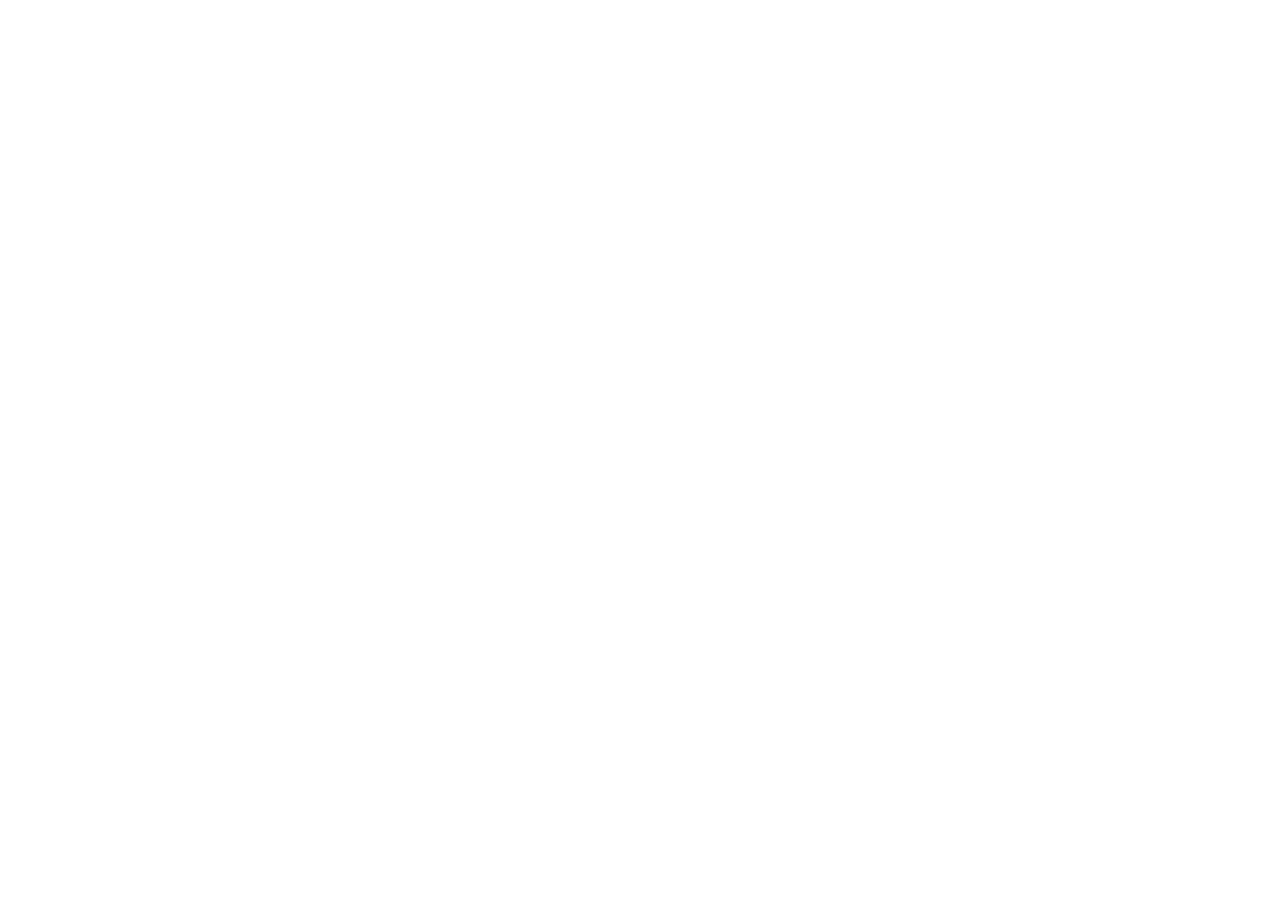
==== commit 75263b41: "update" ====
--- a/index.html
+++ b/index.html
@@ -1,478 +1,12 @@
 <!DOCTYPE html>
 <html>
-<head>
-  <meta charset="utf-8">
-  
-  <meta name="renderer" content="webkit">
-  <meta http-equiv="X-UA-Compatible" content="IE=edge" >
-  <link rel="dns-prefetch" href="http://yoursite.com">
-  <title>Hexo</title>
-  <meta name="viewport" content="width=device-width, initial-scale=1, maximum-scale=1">
-  <meta property="og:type" content="website">
-<meta property="og:title" content="Hexo">
-<meta property="og:url" content="http://yoursite.com/index.html">
-<meta property="og:site_name" content="Hexo">
-<meta property="og:locale" content="en_US">
-<meta property="article:author" content="John Doe">
-<meta name="twitter:card" content="summary">
-  
-    <link rel="alternative" href="/atom.xml" title="Hexo" type="application/atom+xml">
-  
-  
-    <link rel="icon" href="/favicon.png">
-  
-  <link rel="stylesheet" type="text/css" href="/./main.0cf68a.css">
-  <style type="text/css">
-  
-    #container.show {
-      background: linear-gradient(200deg,#a0cfe4,#e8c37e);
-    }
-  </style>
-  
-
-  
-
-<meta name="generator" content="Hexo 4.2.0"></head>
-
-<body>
-  <div id="container" q-class="show:isCtnShow">
-    <canvas id="anm-canvas" class="anm-canvas"></canvas>
-    <div class="left-col" q-class="show:isShow">
-      
-<div class="overlay" style="background: #4d4d4d"></div>
-<div class="intrude-less">
-	<header id="header" class="inner">
-		<a href="/" class="profilepic">
-			<img src="" class="js-avatar">
-		</a>
-		<hgroup>
-		  <h1 class="header-author"><a href="/">John Doe</a></h1>
-		</hgroup>
-		
-
-		<nav class="header-menu">
-			<ul>
-			
-				<li><a href="/">主页</a></li>
-	        
-				<li><a href="/tags/%E9%9A%8F%E7%AC%94/">随笔</a></li>
-	        
-			</ul>
-		</nav>
-		<nav class="header-smart-menu">
-    		
-    			
-    			<a q-on="click: openSlider(e, 'innerArchive')" href="javascript:void(0)">所有文章</a>
-    			
-            
-    			
-    			<a q-on="click: openSlider(e, 'friends')" href="javascript:void(0)">友链</a>
-    			
-            
-    			
-    			<a q-on="click: openSlider(e, 'aboutme')" href="javascript:void(0)">关于我</a>
-    			
-            
-		</nav>
-		<nav class="header-nav">
-			<div class="social">
-				
-					<a class="github" target="_blank" href="#" title="github"><i class="icon-github"></i></a>
-		        
-					<a class="weibo" target="_blank" href="#" title="weibo"><i class="icon-weibo"></i></a>
-		        
-					<a class="rss" target="_blank" href="#" title="rss"><i class="icon-rss"></i></a>
-		        
-					<a class="zhihu" target="_blank" href="#" title="zhihu"><i class="icon-zhihu"></i></a>
-		        
-			</div>
-		</nav>
-	</header>		
-</div>
-
-    </div>
-    <div class="mid-col" q-class="show:isShow,hide:isShow|isFalse">
-      
-<nav id="mobile-nav">
-  	<div class="overlay js-overlay" style="background: #4d4d4d"></div>
-	<div class="btnctn js-mobile-btnctn">
-  		<div class="slider-trigger list" q-on="click: openSlider(e)"><i class="icon icon-sort"></i></div>
-	</div>
-	<div class="intrude-less">
-		<header id="header" class="inner">
-			<div class="profilepic">
-				<img src="" class="js-avatar">
-			</div>
-			<hgroup>
-			  <h1 class="header-author js-header-author">John Doe</h1>
-			</hgroup>
-			
-			
-			
-				
-			
-				
-			
-			
-			
-			<nav class="header-nav">
-				<div class="social">
-					
-						<a class="github" target="_blank" href="#" title="github"><i class="icon-github"></i></a>
-			        
-						<a class="weibo" target="_blank" href="#" title="weibo"><i class="icon-weibo"></i></a>
-			        
-						<a class="rss" target="_blank" href="#" title="rss"><i class="icon-rss"></i></a>
-			        
-						<a class="zhihu" target="_blank" href="#" title="zhihu"><i class="icon-zhihu"></i></a>
-			        
-				</div>
-			</nav>
-
-			<nav class="header-menu js-header-menu">
-				<ul style="width: 50%">
-				
-				
-					<li style="width: 50%"><a href="/">主页</a></li>
-		        
-					<li style="width: 50%"><a href="/tags/%E9%9A%8F%E7%AC%94/">随笔</a></li>
-		        
-				</ul>
-			</nav>
-		</header>				
-	</div>
-	<div class="mobile-mask" style="display:none" q-show="isShow"></div>
-</nav>
-
-      <div id="wrapper" class="body-wrap">
-        <div class="menu-l">
-          <div class="canvas-wrap">
-            <canvas data-colors="#eaeaea" data-sectionHeight="100" data-contentId="js-content" id="myCanvas1" class="anm-canvas"></canvas>
-          </div>
-          <div id="js-content" class="content-ll">
-            
-  
-    <article id="post-hello-world" class="article article-type-post  article-index" itemscope itemprop="blogPost">
-  <div class="article-inner">
-    
-      <header class="article-header">
-        
-  
-    <h1 itemprop="name">
-      <a class="article-title" href="/2020/03/15/hello-world/">Hello World</a>
-    </h1>
-  
-
-        
-        <a href="/2020/03/15/hello-world/" class="archive-article-date">
-  	<time datetime="2020-03-15T09:45:46.522Z" itemprop="datePublished"><i class="icon-calendar icon"></i>2020-03-15</time>
-</a>
-        
-      </header>
-    
-    <div class="article-entry" itemprop="articleBody">
-      
-        <p>Welcome to <a href="https://hexo.io/" target="_blank" rel="noopener">Hexo</a>! This is your very first post. Check <a href="https://hexo.io/docs/" target="_blank" rel="noopener">documentation</a> for more info. If you get any problems when using Hexo, you can find the answer in <a href="https://hexo.io/docs/troubleshooting.html" target="_blank" rel="noopener">troubleshooting</a> or you can ask me on <a href="https://github.com/hexojs/hexo/issues" target="_blank" rel="noopener">GitHub</a>.</p>
-<h2 id="Quick-Start"><a href="#Quick-Start" class="headerlink" title="Quick Start"></a>Quick Start</h2><h3 id="Create-a-new-post"><a href="#Create-a-new-post" class="headerlink" title="Create a new post"></a>Create a new post</h3><figure class="highlight bash"><table><tr><td class="gutter"><pre><span class="line">1</span><br></pre></td><td class="code"><pre><span class="line">$ hexo new <span class="string">"My New Post"</span></span><br></pre></td></tr></table></figure>
-
-<p>More info: <a href="https://hexo.io/docs/writing.html" target="_blank" rel="noopener">Writing</a></p>
-<h3 id="Run-server"><a href="#Run-server" class="headerlink" title="Run server"></a>Run server</h3><figure class="highlight bash"><table><tr><td class="gutter"><pre><span class="line">1</span><br></pre></td><td class="code"><pre><span class="line">$ hexo server</span><br></pre></td></tr></table></figure>
-
-<p>More info: <a href="https://hexo.io/docs/server.html" target="_blank" rel="noopener">Server</a></p>
-<h3 id="Generate-static-files"><a href="#Generate-static-files" class="headerlink" title="Generate static files"></a>Generate static files</h3><figure class="highlight bash"><table><tr><td class="gutter"><pre><span class="line">1</span><br></pre></td><td class="code"><pre><span class="line">$ hexo generate</span><br></pre></td></tr></table></figure>
-
-<p>More info: <a href="https://hexo.io/docs/generating.html" target="_blank" rel="noopener">Generating</a></p>
-<h3 id="Deploy-to-remote-sites"><a href="#Deploy-to-remote-sites" class="headerlink" title="Deploy to remote sites"></a>Deploy to remote sites</h3><figure class="highlight bash"><table><tr><td class="gutter"><pre><span class="line">1</span><br></pre></td><td class="code"><pre><span class="line">$ hexo deploy</span><br></pre></td></tr></table></figure>
-
-<p>More info: <a href="https://hexo.io/docs/one-command-deployment.html" target="_blank" rel="noopener">Deployment</a></p>
-
-      
-
-      
-    </div>
-    <div class="article-info article-info-index">
-      
-      
-      
-
-      
-        <p class="article-more-link">
-          <a class="article-more-a" href="/2020/03/15/hello-world/">展开全文 >></a>
-        </p>
-      
-
-      
-      <div class="clearfix"></div>
-    </div>
-  </div>
-</article>
-
-<aside class="wrap-side-operation">
-    <div class="mod-side-operation">
-        
-        <div class="jump-container" id="js-jump-container" style="display:none;">
-            <a href="javascript:void(0)" class="mod-side-operation__jump-to-top">
-                <i class="icon-font icon-back"></i>
-            </a>
-            <div id="js-jump-plan-container" class="jump-plan-container" style="top: -11px;">
-                <i class="icon-font icon-plane jump-plane"></i>
-            </div>
-        </div>
-        
-        
-    </div>
-</aside>
-
-
-
-
-  
-  
-
-
-          </div>
-        </div>
-      </div>
-      <footer id="footer">
-  <div class="outer">
-    <div id="footer-info">
-    	<div class="footer-left">
-    		&copy; 2020 John Doe
-    	</div>
-      	<div class="footer-right">
-      		<a href="http://hexo.io/" target="_blank">Hexo</a>  Theme <a href="https://github.com/litten/hexo-theme-yilia" target="_blank">Yilia</a> by Litten
-      	</div>
-    </div>
-  </div>
-</footer>
-    </div>
-    <script>
-	var yiliaConfig = {
-		mathjax: false,
-		isHome: true,
-		isPost: false,
-		isArchive: false,
-		isTag: false,
-		isCategory: false,
-		open_in_new: false,
-		toc_hide_index: true,
-		root: "/",
-		innerArchive: true,
-		showTags: false
-	}
-</script>
-
-<script>!function(t){function n(e){if(r[e])return r[e].exports;var i=r[e]={exports:{},id:e,loaded:!1};return t[e].call(i.exports,i,i.exports,n),i.loaded=!0,i.exports}var r={};n.m=t,n.c=r,n.p="./",n(0)}([function(t,n,r){r(195),t.exports=r(191)},function(t,n,r){var e=r(3),i=r(52),o=r(27),u=r(28),c=r(53),f="prototype",a=function(t,n,r){var s,l,h,v,p=t&a.F,d=t&a.G,y=t&a.S,g=t&a.P,b=t&a.B,m=d?e:y?e[n]||(e[n]={}):(e[n]||{})[f],x=d?i:i[n]||(i[n]={}),w=x[f]||(x[f]={});d&&(r=n);for(s in r)l=!p&&m&&void 0!==m[s],h=(l?m:r)[s],v=b&&l?c(h,e):g&&"function"==typeof h?c(Function.call,h):h,m&&u(m,s,h,t&a.U),x[s]!=h&&o(x,s,v),g&&w[s]!=h&&(w[s]=h)};e.core=i,a.F=1,a.G=2,a.S=4,a.P=8,a.B=16,a.W=32,a.U=64,a.R=128,t.exports=a},function(t,n,r){var e=r(6);t.exports=function(t){if(!e(t))throw TypeError(t+" is not an object!");return t}},function(t,n){var r=t.exports="undefined"!=typeof window&&window.Math==Math?window:"undefined"!=typeof self&&self.Math==Math?self:Function("return this")();"number"==typeof __g&&(__g=r)},function(t,n){t.exports=function(t){try{return!!t()}catch(t){return!0}}},function(t,n){var r=t.exports="undefined"!=typeof window&&window.Math==Math?window:"undefined"!=typeof self&&self.Math==Math?self:Function("return this")();"number"==typeof __g&&(__g=r)},function(t,n){t.exports=function(t){return"object"==typeof t?null!==t:"function"==typeof t}},function(t,n,r){var e=r(126)("wks"),i=r(76),o=r(3).Symbol,u="function"==typeof o;(t.exports=function(t){return e[t]||(e[t]=u&&o[t]||(u?o:i)("Symbol."+t))}).store=e},function(t,n){var r={}.hasOwnProperty;t.exports=function(t,n){return r.call(t,n)}},function(t,n,r){var e=r(94),i=r(33);t.exports=function(t){return e(i(t))}},function(t,n,r){t.exports=!r(4)(function(){return 7!=Object.defineProperty({},"a",{get:function(){return 7}}).a})},function(t,n,r){var e=r(2),i=r(167),o=r(50),u=Object.defineProperty;n.f=r(10)?Object.defineProperty:function(t,n,r){if(e(t),n=o(n,!0),e(r),i)try{return u(t,n,r)}catch(t){}if("get"in r||"set"in r)throw TypeError("Accessors not supported!");return"value"in r&&(t[n]=r.value),t}},function(t,n,r){t.exports=!r(18)(function(){return 7!=Object.defineProperty({},"a",{get:function(){return 7}}).a})},function(t,n,r){var e=r(14),i=r(22);t.exports=r(12)?function(t,n,r){return e.f(t,n,i(1,r))}:function(t,n,r){return t[n]=r,t}},function(t,n,r){var e=r(20),i=r(58),o=r(42),u=Object.defineProperty;n.f=r(12)?Object.defineProperty:function(t,n,r){if(e(t),n=o(n,!0),e(r),i)try{return u(t,n,r)}catch(t){}if("get"in r||"set"in r)throw TypeError("Accessors not supported!");return"value"in r&&(t[n]=r.value),t}},function(t,n,r){var e=r(40)("wks"),i=r(23),o=r(5).Symbol,u="function"==typeof o;(t.exports=function(t){return e[t]||(e[t]=u&&o[t]||(u?o:i)("Symbol."+t))}).store=e},function(t,n,r){var e=r(67),i=Math.min;t.exports=function(t){return t>0?i(e(t),9007199254740991):0}},function(t,n,r){var e=r(46);t.exports=function(t){return Object(e(t))}},function(t,n){t.exports=function(t){try{return!!t()}catch(t){return!0}}},function(t,n,r){var e=r(63),i=r(34);t.exports=Object.keys||function(t){return e(t,i)}},function(t,n,r){var e=r(21);t.exports=function(t){if(!e(t))throw TypeError(t+" is not an object!");return t}},function(t,n){t.exports=function(t){return"object"==typeof t?null!==t:"function"==typeof t}},function(t,n){t.exports=function(t,n){return{enumerable:!(1&t),configurable:!(2&t),writable:!(4&t),value:n}}},function(t,n){var r=0,e=Math.random();t.exports=function(t){return"Symbol(".concat(void 0===t?"":t,")_",(++r+e).toString(36))}},function(t,n){var r={}.hasOwnProperty;t.exports=function(t,n){return r.call(t,n)}},function(t,n){var r=t.exports={version:"2.4.0"};"number"==typeof __e&&(__e=r)},function(t,n){t.exports=function(t){if("function"!=typeof t)throw TypeError(t+" is not a function!");return t}},function(t,n,r){var e=r(11),i=r(66);t.exports=r(10)?function(t,n,r){return e.f(t,n,i(1,r))}:function(t,n,r){return t[n]=r,t}},function(t,n,r){var e=r(3),i=r(27),o=r(24),u=r(76)("src"),c="toString",f=Function[c],a=(""+f).split(c);r(52).inspectSource=function(t){return f.call(t)},(t.exports=function(t,n,r,c){var f="function"==typeof r;f&&(o(r,"name")||i(r,"name",n)),t[n]!==r&&(f&&(o(r,u)||i(r,u,t[n]?""+t[n]:a.join(String(n)))),t===e?t[n]=r:c?t[n]?t[n]=r:i(t,n,r):(delete t[n],i(t,n,r)))})(Function.prototype,c,function(){return"function"==typeof this&&this[u]||f.call(this)})},function(t,n,r){var e=r(1),i=r(4),o=r(46),u=function(t,n,r,e){var i=String(o(t)),u="<"+n;return""!==r&&(u+=" "+r+'="'+String(e).replace(/"/g,"&quot;")+'"'),u+">"+i+"</"+n+">"};t.exports=function(t,n){var r={};r[t]=n(u),e(e.P+e.F*i(function(){var n=""[t]('"');return n!==n.toLowerCase()||n.split('"').length>3}),"String",r)}},function(t,n,r){var e=r(115),i=r(46);t.exports=function(t){return e(i(t))}},function(t,n,r){var e=r(116),i=r(66),o=r(30),u=r(50),c=r(24),f=r(167),a=Object.getOwnPropertyDescriptor;n.f=r(10)?a:function(t,n){if(t=o(t),n=u(n,!0),f)try{return a(t,n)}catch(t){}if(c(t,n))return i(!e.f.call(t,n),t[n])}},function(t,n,r){var e=r(24),i=r(17),o=r(145)("IE_PROTO"),u=Object.prototype;t.exports=Object.getPrototypeOf||function(t){return t=i(t),e(t,o)?t[o]:"function"==typeof t.constructor&&t instanceof t.constructor?t.constructor.prototype:t instanceof Object?u:null}},function(t,n){t.exports=function(t){if(void 0==t)throw TypeError("Can't call method on  "+t);return t}},function(t,n){t.exports="constructor,hasOwnProperty,isPrototypeOf,propertyIsEnumerable,toLocaleString,toString,valueOf".split(",")},function(t,n){t.exports={}},function(t,n){t.exports=!0},function(t,n){n.f={}.propertyIsEnumerable},function(t,n,r){var e=r(14).f,i=r(8),o=r(15)("toStringTag");t.exports=function(t,n,r){t&&!i(t=r?t:t.prototype,o)&&e(t,o,{configurable:!0,value:n})}},function(t,n,r){var e=r(40)("keys"),i=r(23);t.exports=function(t){return e[t]||(e[t]=i(t))}},function(t,n,r){var e=r(5),i="__core-js_shared__",o=e[i]||(e[i]={});t.exports=function(t){return o[t]||(o[t]={})}},function(t,n){var r=Math.ceil,e=Math.floor;t.exports=function(t){return isNaN(t=+t)?0:(t>0?e:r)(t)}},function(t,n,r){var e=r(21);t.exports=function(t,n){if(!e(t))return t;var r,i;if(n&&"function"==typeof(r=t.toString)&&!e(i=r.call(t)))return i;if("function"==typeof(r=t.valueOf)&&!e(i=r.call(t)))return i;if(!n&&"function"==typeof(r=t.toString)&&!e(i=r.call(t)))return i;throw TypeError("Can't convert object to primitive value")}},function(t,n,r){var e=r(5),i=r(25),o=r(36),u=r(44),c=r(14).f;t.exports=function(t){var n=i.Symbol||(i.Symbol=o?{}:e.Symbol||{});"_"==t.charAt(0)||t in n||c(n,t,{value:u.f(t)})}},function(t,n,r){n.f=r(15)},function(t,n){var r={}.toString;t.exports=function(t){return r.call(t).slice(8,-1)}},function(t,n){t.exports=function(t){if(void 0==t)throw TypeError("Can't call method on  "+t);return t}},function(t,n,r){var e=r(4);t.exports=function(t,n){return!!t&&e(function(){n?t.call(null,function(){},1):t.call(null)})}},function(t,n,r){var e=r(53),i=r(115),o=r(17),u=r(16),c=r(203);t.exports=function(t,n){var r=1==t,f=2==t,a=3==t,s=4==t,l=6==t,h=5==t||l,v=n||c;return function(n,c,p){for(var d,y,g=o(n),b=i(g),m=e(c,p,3),x=u(b.length),w=0,S=r?v(n,x):f?v(n,0):void 0;x>w;w++)if((h||w in b)&&(d=b[w],y=m(d,w,g),t))if(r)S[w]=y;else if(y)switch(t){case 3:return!0;case 5:return d;case 6:return w;case 2:S.push(d)}else if(s)return!1;return l?-1:a||s?s:S}}},function(t,n,r){var e=r(1),i=r(52),o=r(4);t.exports=function(t,n){var r=(i.Object||{})[t]||Object[t],u={};u[t]=n(r),e(e.S+e.F*o(function(){r(1)}),"Object",u)}},function(t,n,r){var e=r(6);t.exports=function(t,n){if(!e(t))return t;var r,i;if(n&&"function"==typeof(r=t.toString)&&!e(i=r.call(t)))return i;if("function"==typeof(r=t.valueOf)&&!e(i=r.call(t)))return i;if(!n&&"function"==typeof(r=t.toString)&&!e(i=r.call(t)))return i;throw TypeError("Can't convert object to primitive value")}},function(t,n,r){var e=r(5),i=r(25),o=r(91),u=r(13),c="prototype",f=function(t,n,r){var a,s,l,h=t&f.F,v=t&f.G,p=t&f.S,d=t&f.P,y=t&f.B,g=t&f.W,b=v?i:i[n]||(i[n]={}),m=b[c],x=v?e:p?e[n]:(e[n]||{})[c];v&&(r=n);for(a in r)(s=!h&&x&&void 0!==x[a])&&a in b||(l=s?x[a]:r[a],b[a]=v&&"function"!=typeof x[a]?r[a]:y&&s?o(l,e):g&&x[a]==l?function(t){var n=function(n,r,e){if(this instanceof t){switch(arguments.length){case 0:return new t;case 1:return new t(n);case 2:return new t(n,r)}return new t(n,r,e)}return t.apply(this,arguments)};return n[c]=t[c],n}(l):d&&"function"==typeof l?o(Function.call,l):l,d&&((b.virtual||(b.virtual={}))[a]=l,t&f.R&&m&&!m[a]&&u(m,a,l)))};f.F=1,f.G=2,f.S=4,f.P=8,f.B=16,f.W=32,f.U=64,f.R=128,t.exports=f},function(t,n){var r=t.exports={version:"2.4.0"};"number"==typeof __e&&(__e=r)},function(t,n,r){var e=r(26);t.exports=function(t,n,r){if(e(t),void 0===n)return t;switch(r){case 1:return function(r){return t.call(n,r)};case 2:return function(r,e){return t.call(n,r,e)};case 3:return function(r,e,i){return t.call(n,r,e,i)}}return function(){return t.apply(n,arguments)}}},function(t,n,r){var e=r(183),i=r(1),o=r(126)("metadata"),u=o.store||(o.store=new(r(186))),c=function(t,n,r){var i=u.get(t);if(!i){if(!r)return;u.set(t,i=new e)}var o=i.get(n);if(!o){if(!r)return;i.set(n,o=new e)}return o},f=function(t,n,r){var e=c(n,r,!1);return void 0!==e&&e.has(t)},a=function(t,n,r){var e=c(n,r,!1);return void 0===e?void 0:e.get(t)},s=function(t,n,r,e){c(r,e,!0).set(t,n)},l=function(t,n){var r=c(t,n,!1),e=[];return r&&r.forEach(function(t,n){e.push(n)}),e},h=function(t){return void 0===t||"symbol"==typeof t?t:String(t)},v=function(t){i(i.S,"Reflect",t)};t.exports={store:u,map:c,has:f,get:a,set:s,keys:l,key:h,exp:v}},function(t,n,r){"use strict";if(r(10)){var e=r(69),i=r(3),o=r(4),u=r(1),c=r(127),f=r(152),a=r(53),s=r(68),l=r(66),h=r(27),v=r(73),p=r(67),d=r(16),y=r(75),g=r(50),b=r(24),m=r(180),x=r(114),w=r(6),S=r(17),_=r(137),O=r(70),E=r(32),P=r(71).f,j=r(154),F=r(76),M=r(7),A=r(48),N=r(117),T=r(146),I=r(155),k=r(80),L=r(123),R=r(74),C=r(130),D=r(160),U=r(11),W=r(31),G=U.f,B=W.f,V=i.RangeError,z=i.TypeError,q=i.Uint8Array,K="ArrayBuffer",J="Shared"+K,Y="BYTES_PER_ELEMENT",H="prototype",$=Array[H],X=f.ArrayBuffer,Q=f.DataView,Z=A(0),tt=A(2),nt=A(3),rt=A(4),et=A(5),it=A(6),ot=N(!0),ut=N(!1),ct=I.values,ft=I.keys,at=I.entries,st=$.lastIndexOf,lt=$.reduce,ht=$.reduceRight,vt=$.join,pt=$.sort,dt=$.slice,yt=$.toString,gt=$.toLocaleString,bt=M("iterator"),mt=M("toStringTag"),xt=F("typed_constructor"),wt=F("def_constructor"),St=c.CONSTR,_t=c.TYPED,Ot=c.VIEW,Et="Wrong length!",Pt=A(1,function(t,n){return Tt(T(t,t[wt]),n)}),jt=o(function(){return 1===new q(new Uint16Array([1]).buffer)[0]}),Ft=!!q&&!!q[H].set&&o(function(){new q(1).set({})}),Mt=function(t,n){if(void 0===t)throw z(Et);var r=+t,e=d(t);if(n&&!m(r,e))throw V(Et);return e},At=function(t,n){var r=p(t);if(r<0||r%n)throw V("Wrong offset!");return r},Nt=function(t){if(w(t)&&_t in t)return t;throw z(t+" is not a typed array!")},Tt=function(t,n){if(!(w(t)&&xt in t))throw z("It is not a typed array constructor!");return new t(n)},It=function(t,n){return kt(T(t,t[wt]),n)},kt=function(t,n){for(var r=0,e=n.length,i=Tt(t,e);e>r;)i[r]=n[r++];return i},Lt=function(t,n,r){G(t,n,{get:function(){return this._d[r]}})},Rt=function(t){var n,r,e,i,o,u,c=S(t),f=arguments.length,s=f>1?arguments[1]:void 0,l=void 0!==s,h=j(c);if(void 0!=h&&!_(h)){for(u=h.call(c),e=[],n=0;!(o=u.next()).done;n++)e.push(o.value);c=e}for(l&&f>2&&(s=a(s,arguments[2],2)),n=0,r=d(c.length),i=Tt(this,r);r>n;n++)i[n]=l?s(c[n],n):c[n];return i},Ct=function(){for(var t=0,n=arguments.length,r=Tt(this,n);n>t;)r[t]=arguments[t++];return r},Dt=!!q&&o(function(){gt.call(new q(1))}),Ut=function(){return gt.apply(Dt?dt.call(Nt(this)):Nt(this),arguments)},Wt={copyWithin:function(t,n){return D.call(Nt(this),t,n,arguments.length>2?arguments[2]:void 0)},every:function(t){return rt(Nt(this),t,arguments.length>1?arguments[1]:void 0)},fill:function(t){return C.apply(Nt(this),arguments)},filter:function(t){return It(this,tt(Nt(this),t,arguments.length>1?arguments[1]:void 0))},find:function(t){return et(Nt(this),t,arguments.length>1?arguments[1]:void 0)},findIndex:function(t){return it(Nt(this),t,arguments.length>1?arguments[1]:void 0)},forEach:function(t){Z(Nt(this),t,arguments.length>1?arguments[1]:void 0)},indexOf:function(t){return ut(Nt(this),t,arguments.length>1?arguments[1]:void 0)},includes:function(t){return ot(Nt(this),t,arguments.length>1?arguments[1]:void 0)},join:function(t){return vt.apply(Nt(this),arguments)},lastIndexOf:function(t){return st.apply(Nt(this),arguments)},map:function(t){return Pt(Nt(this),t,arguments.length>1?arguments[1]:void 0)},reduce:function(t){return lt.apply(Nt(this),arguments)},reduceRight:function(t){return ht.apply(Nt(this),arguments)},reverse:function(){for(var t,n=this,r=Nt(n).length,e=Math.floor(r/2),i=0;i<e;)t=n[i],n[i++]=n[--r],n[r]=t;return n},some:function(t){return nt(Nt(this),t,arguments.length>1?arguments[1]:void 0)},sort:function(t){return pt.call(Nt(this),t)},subarray:function(t,n){var r=Nt(this),e=r.length,i=y(t,e);return new(T(r,r[wt]))(r.buffer,r.byteOffset+i*r.BYTES_PER_ELEMENT,d((void 0===n?e:y(n,e))-i))}},Gt=function(t,n){return It(this,dt.call(Nt(this),t,n))},Bt=function(t){Nt(this);var n=At(arguments[1],1),r=this.length,e=S(t),i=d(e.length),o=0;if(i+n>r)throw V(Et);for(;o<i;)this[n+o]=e[o++]},Vt={entries:function(){return at.call(Nt(this))},keys:function(){return ft.call(Nt(this))},values:function(){return ct.call(Nt(this))}},zt=function(t,n){return w(t)&&t[_t]&&"symbol"!=typeof n&&n in t&&String(+n)==String(n)},qt=function(t,n){return zt(t,n=g(n,!0))?l(2,t[n]):B(t,n)},Kt=function(t,n,r){return!(zt(t,n=g(n,!0))&&w(r)&&b(r,"value"))||b(r,"get")||b(r,"set")||r.configurable||b(r,"writable")&&!r.writable||b(r,"enumerable")&&!r.enumerable?G(t,n,r):(t[n]=r.value,t)};St||(W.f=qt,U.f=Kt),u(u.S+u.F*!St,"Object",{getOwnPropertyDescriptor:qt,defineProperty:Kt}),o(function(){yt.call({})})&&(yt=gt=function(){return vt.call(this)});var Jt=v({},Wt);v(Jt,Vt),h(Jt,bt,Vt.values),v(Jt,{slice:Gt,set:Bt,constructor:function(){},toString:yt,toLocaleString:Ut}),Lt(Jt,"buffer","b"),Lt(Jt,"byteOffset","o"),Lt(Jt,"byteLength","l"),Lt(Jt,"length","e"),G(Jt,mt,{get:function(){return this[_t]}}),t.exports=function(t,n,r,f){f=!!f;var a=t+(f?"Clamped":"")+"Array",l="Uint8Array"!=a,v="get"+t,p="set"+t,y=i[a],g=y||{},b=y&&E(y),m=!y||!c.ABV,S={},_=y&&y[H],j=function(t,r){var e=t._d;return e.v[v](r*n+e.o,jt)},F=function(t,r,e){var i=t._d;f&&(e=(e=Math.round(e))<0?0:e>255?255:255&e),i.v[p](r*n+i.o,e,jt)},M=function(t,n){G(t,n,{get:function(){return j(this,n)},set:function(t){return F(this,n,t)},enumerable:!0})};m?(y=r(function(t,r,e,i){s(t,y,a,"_d");var o,u,c,f,l=0,v=0;if(w(r)){if(!(r instanceof X||(f=x(r))==K||f==J))return _t in r?kt(y,r):Rt.call(y,r);o=r,v=At(e,n);var p=r.byteLength;if(void 0===i){if(p%n)throw V(Et);if((u=p-v)<0)throw V(Et)}else if((u=d(i)*n)+v>p)throw V(Et);c=u/n}else c=Mt(r,!0),u=c*n,o=new X(u);for(h(t,"_d",{b:o,o:v,l:u,e:c,v:new Q(o)});l<c;)M(t,l++)}),_=y[H]=O(Jt),h(_,"constructor",y)):L(function(t){new y(null),new y(t)},!0)||(y=r(function(t,r,e,i){s(t,y,a);var o;return w(r)?r instanceof X||(o=x(r))==K||o==J?void 0!==i?new g(r,At(e,n),i):void 0!==e?new g(r,At(e,n)):new g(r):_t in r?kt(y,r):Rt.call(y,r):new g(Mt(r,l))}),Z(b!==Function.prototype?P(g).concat(P(b)):P(g),function(t){t in y||h(y,t,g[t])}),y[H]=_,e||(_.constructor=y));var A=_[bt],N=!!A&&("values"==A.name||void 0==A.name),T=Vt.values;h(y,xt,!0),h(_,_t,a),h(_,Ot,!0),h(_,wt,y),(f?new y(1)[mt]==a:mt in _)||G(_,mt,{get:function(){return a}}),S[a]=y,u(u.G+u.W+u.F*(y!=g),S),u(u.S,a,{BYTES_PER_ELEMENT:n,from:Rt,of:Ct}),Y in _||h(_,Y,n),u(u.P,a,Wt),R(a),u(u.P+u.F*Ft,a,{set:Bt}),u(u.P+u.F*!N,a,Vt),u(u.P+u.F*(_.toString!=yt),a,{toString:yt}),u(u.P+u.F*o(function(){new y(1).slice()}),a,{slice:Gt}),u(u.P+u.F*(o(function(){return[1,2].toLocaleString()!=new y([1,2]).toLocaleString()})||!o(function(){_.toLocaleString.call([1,2])})),a,{toLocaleString:Ut}),k[a]=N?A:T,e||N||h(_,bt,T)}}else t.exports=function(){}},function(t,n){var r={}.toString;t.exports=function(t){return r.call(t).slice(8,-1)}},function(t,n,r){var e=r(21),i=r(5).document,o=e(i)&&e(i.createElement);t.exports=function(t){return o?i.createElement(t):{}}},function(t,n,r){t.exports=!r(12)&&!r(18)(function(){return 7!=Object.defineProperty(r(57)("div"),"a",{get:function(){return 7}}).a})},function(t,n,r){"use strict";var e=r(36),i=r(51),o=r(64),u=r(13),c=r(8),f=r(35),a=r(96),s=r(38),l=r(103),h=r(15)("iterator"),v=!([].keys&&"next"in[].keys()),p="keys",d="values",y=function(){return this};t.exports=function(t,n,r,g,b,m,x){a(r,n,g);var w,S,_,O=function(t){if(!v&&t in F)return F[t];switch(t){case p:case d:return function(){return new r(this,t)}}return function(){return new r(this,t)}},E=n+" Iterator",P=b==d,j=!1,F=t.prototype,M=F[h]||F["@@iterator"]||b&&F[b],A=M||O(b),N=b?P?O("entries"):A:void 0,T="Array"==n?F.entries||M:M;if(T&&(_=l(T.call(new t)))!==Object.prototype&&(s(_,E,!0),e||c(_,h)||u(_,h,y)),P&&M&&M.name!==d&&(j=!0,A=function(){return M.call(this)}),e&&!x||!v&&!j&&F[h]||u(F,h,A),f[n]=A,f[E]=y,b)if(w={values:P?A:O(d),keys:m?A:O(p),entries:N},x)for(S in w)S in F||o(F,S,w[S]);else i(i.P+i.F*(v||j),n,w);return w}},function(t,n,r){var e=r(20),i=r(100),o=r(34),u=r(39)("IE_PROTO"),c=function(){},f="prototype",a=function(){var t,n=r(57)("iframe"),e=o.length;for(n.style.display="none",r(93).appendChild(n),n.src="javascript:",t=n.contentWindow.document,t.open(),t.write("<script>document.F=Object<\/script>"),t.close(),a=t.F;e--;)delete a[f][o[e]];return a()};t.exports=Object.create||function(t,n){var r;return null!==t?(c[f]=e(t),r=new c,c[f]=null,r[u]=t):r=a(),void 0===n?r:i(r,n)}},function(t,n,r){var e=r(63),i=r(34).concat("length","prototype");n.f=Object.getOwnPropertyNames||function(t){return e(t,i)}},function(t,n){n.f=Object.getOwnPropertySymbols},function(t,n,r){var e=r(8),i=r(9),o=r(90)(!1),u=r(39)("IE_PROTO");t.exports=function(t,n){var r,c=i(t),f=0,a=[];for(r in c)r!=u&&e(c,r)&&a.push(r);for(;n.length>f;)e(c,r=n[f++])&&(~o(a,r)||a.push(r));return a}},function(t,n,r){t.exports=r(13)},function(t,n,r){var e=r(76)("meta"),i=r(6),o=r(24),u=r(11).f,c=0,f=Object.isExtensible||function(){return!0},a=!r(4)(function(){return f(Object.preventExtensions({}))}),s=function(t){u(t,e,{value:{i:"O"+ ++c,w:{}}})},l=function(t,n){if(!i(t))return"symbol"==typeof t?t:("string"==typeof t?"S":"P")+t;if(!o(t,e)){if(!f(t))return"F";if(!n)return"E";s(t)}return t[e].i},h=function(t,n){if(!o(t,e)){if(!f(t))return!0;if(!n)return!1;s(t)}return t[e].w},v=function(t){return a&&p.NEED&&f(t)&&!o(t,e)&&s(t),t},p=t.exports={KEY:e,NEED:!1,fastKey:l,getWeak:h,onFreeze:v}},function(t,n){t.exports=function(t,n){return{enumerable:!(1&t),configurable:!(2&t),writable:!(4&t),value:n}}},function(t,n){var r=Math.ceil,e=Math.floor;t.exports=function(t){return isNaN(t=+t)?0:(t>0?e:r)(t)}},function(t,n){t.exports=function(t,n,r,e){if(!(t instanceof n)||void 0!==e&&e in t)throw TypeError(r+": incorrect invocation!");return t}},function(t,n){t.exports=!1},function(t,n,r){var e=r(2),i=r(173),o=r(133),u=r(145)("IE_PROTO"),c=function(){},f="prototype",a=function(){var t,n=r(132)("iframe"),e=o.length;for(n.style.display="none",r(135).appendChild(n),n.src="javascript:",t=n.contentWindow.document,t.open(),t.write("<script>document.F=Object<\/script>"),t.close(),a=t.F;e--;)delete a[f][o[e]];return a()};t.exports=Object.create||function(t,n){var r;return null!==t?(c[f]=e(t),r=new c,c[f]=null,r[u]=t):r=a(),void 0===n?r:i(r,n)}},function(t,n,r){var e=r(175),i=r(133).concat("length","prototype");n.f=Object.getOwnPropertyNames||function(t){return e(t,i)}},function(t,n,r){var e=r(175),i=r(133);t.exports=Object.keys||function(t){return e(t,i)}},function(t,n,r){var e=r(28);t.exports=function(t,n,r){for(var i in n)e(t,i,n[i],r);return t}},function(t,n,r){"use strict";var e=r(3),i=r(11),o=r(10),u=r(7)("species");t.exports=function(t){var n=e[t];o&&n&&!n[u]&&i.f(n,u,{configurable:!0,get:function(){return this}})}},function(t,n,r){var e=r(67),i=Math.max,o=Math.min;t.exports=function(t,n){return t=e(t),t<0?i(t+n,0):o(t,n)}},function(t,n){var r=0,e=Math.random();t.exports=function(t){return"Symbol(".concat(void 0===t?"":t,")_",(++r+e).toString(36))}},function(t,n,r){var e=r(33);t.exports=function(t){return Object(e(t))}},function(t,n,r){var e=r(7)("unscopables"),i=Array.prototype;void 0==i[e]&&r(27)(i,e,{}),t.exports=function(t){i[e][t]=!0}},function(t,n,r){var e=r(53),i=r(169),o=r(137),u=r(2),c=r(16),f=r(154),a={},s={},n=t.exports=function(t,n,r,l,h){var v,p,d,y,g=h?function(){return t}:f(t),b=e(r,l,n?2:1),m=0;if("function"!=typeof g)throw TypeError(t+" is not iterable!");if(o(g)){for(v=c(t.length);v>m;m++)if((y=n?b(u(p=t[m])[0],p[1]):b(t[m]))===a||y===s)return y}else for(d=g.call(t);!(p=d.next()).done;)if((y=i(d,b,p.value,n))===a||y===s)return y};n.BREAK=a,n.RETURN=s},function(t,n){t.exports={}},function(t,n,r){var e=r(11).f,i=r(24),o=r(7)("toStringTag");t.exports=function(t,n,r){t&&!i(t=r?t:t.prototype,o)&&e(t,o,{configurable:!0,value:n})}},function(t,n,r){var e=r(1),i=r(46),o=r(4),u=r(150),c="["+u+"]",f="​-",a=RegExp("^"+c+c+"*"),s=RegExp(c+c+"*$"),l=function(t,n,r){var i={},c=o(function(){return!!u[t]()||f[t]()!=f}),a=i[t]=c?n(h):u[t];r&&(i[r]=a),e(e.P+e.F*c,"String",i)},h=l.trim=function(t,n){return t=String(i(t)),1&n&&(t=t.replace(a,"")),2&n&&(t=t.replace(s,"")),t};t.exports=l},function(t,n,r){t.exports={default:r(86),__esModule:!0}},function(t,n,r){t.exports={default:r(87),__esModule:!0}},function(t,n,r){"use strict";function e(t){return t&&t.__esModule?t:{default:t}}n.__esModule=!0;var i=r(84),o=e(i),u=r(83),c=e(u),f="function"==typeof c.default&&"symbol"==typeof o.default?function(t){return typeof t}:function(t){return t&&"function"==typeof c.default&&t.constructor===c.default&&t!==c.default.prototype?"symbol":typeof t};n.default="function"==typeof c.default&&"symbol"===f(o.default)?function(t){return void 0===t?"undefined":f(t)}:function(t){return t&&"function"==typeof c.default&&t.constructor===c.default&&t!==c.default.prototype?"symbol":void 0===t?"undefined":f(t)}},function(t,n,r){r(110),r(108),r(111),r(112),t.exports=r(25).Symbol},function(t,n,r){r(109),r(113),t.exports=r(44).f("iterator")},function(t,n){t.exports=function(t){if("function"!=typeof t)throw TypeError(t+" is not a function!");return t}},function(t,n){t.exports=function(){}},function(t,n,r){var e=r(9),i=r(106),o=r(105);t.exports=function(t){return function(n,r,u){var c,f=e(n),a=i(f.length),s=o(u,a);if(t&&r!=r){for(;a>s;)if((c=f[s++])!=c)return!0}else for(;a>s;s++)if((t||s in f)&&f[s]===r)return t||s||0;return!t&&-1}}},function(t,n,r){var e=r(88);t.exports=function(t,n,r){if(e(t),void 0===n)return t;switch(r){case 1:return function(r){return t.call(n,r)};case 2:return function(r,e){return t.call(n,r,e)};case 3:return function(r,e,i){return t.call(n,r,e,i)}}return function(){return t.apply(n,arguments)}}},function(t,n,r){var e=r(19),i=r(62),o=r(37);t.exports=function(t){var n=e(t),r=i.f;if(r)for(var u,c=r(t),f=o.f,a=0;c.length>a;)f.call(t,u=c[a++])&&n.push(u);return n}},function(t,n,r){t.exports=r(5).document&&document.documentElement},function(t,n,r){var e=r(56);t.exports=Object("z").propertyIsEnumerable(0)?Object:function(t){return"String"==e(t)?t.split(""):Object(t)}},function(t,n,r){var e=r(56);t.exports=Array.isArray||function(t){return"Array"==e(t)}},function(t,n,r){"use strict";var e=r(60),i=r(22),o=r(38),u={};r(13)(u,r(15)("iterator"),function(){return this}),t.exports=function(t,n,r){t.prototype=e(u,{next:i(1,r)}),o(t,n+" Iterator")}},function(t,n){t.exports=function(t,n){return{value:n,done:!!t}}},function(t,n,r){var e=r(19),i=r(9);t.exports=function(t,n){for(var r,o=i(t),u=e(o),c=u.length,f=0;c>f;)if(o[r=u[f++]]===n)return r}},function(t,n,r){var e=r(23)("meta"),i=r(21),o=r(8),u=r(14).f,c=0,f=Object.isExtensible||function(){return!0},a=!r(18)(function(){return f(Object.preventExtensions({}))}),s=function(t){u(t,e,{value:{i:"O"+ ++c,w:{}}})},l=function(t,n){if(!i(t))return"symbol"==typeof t?t:("string"==typeof t?"S":"P")+t;if(!o(t,e)){if(!f(t))return"F";if(!n)return"E";s(t)}return t[e].i},h=function(t,n){if(!o(t,e)){if(!f(t))return!0;if(!n)return!1;s(t)}return t[e].w},v=function(t){return a&&p.NEED&&f(t)&&!o(t,e)&&s(t),t},p=t.exports={KEY:e,NEED:!1,fastKey:l,getWeak:h,onFreeze:v}},function(t,n,r){var e=r(14),i=r(20),o=r(19);t.exports=r(12)?Object.defineProperties:function(t,n){i(t);for(var r,u=o(n),c=u.length,f=0;c>f;)e.f(t,r=u[f++],n[r]);return t}},function(t,n,r){var e=r(37),i=r(22),o=r(9),u=r(42),c=r(8),f=r(58),a=Object.getOwnPropertyDescriptor;n.f=r(12)?a:function(t,n){if(t=o(t),n=u(n,!0),f)try{return a(t,n)}catch(t){}if(c(t,n))return i(!e.f.call(t,n),t[n])}},function(t,n,r){var e=r(9),i=r(61).f,o={}.toString,u="object"==typeof window&&window&&Object.getOwnPropertyNames?Object.getOwnPropertyNames(window):[],c=function(t){try{return i(t)}catch(t){return u.slice()}};t.exports.f=function(t){return u&&"[object Window]"==o.call(t)?c(t):i(e(t))}},function(t,n,r){var e=r(8),i=r(77),o=r(39)("IE_PROTO"),u=Object.prototype;t.exports=Object.getPrototypeOf||function(t){return t=i(t),e(t,o)?t[o]:"function"==typeof t.constructor&&t instanceof t.constructor?t.constructor.prototype:t instanceof Object?u:null}},function(t,n,r){var e=r(41),i=r(33);t.exports=function(t){return function(n,r){var o,u,c=String(i(n)),f=e(r),a=c.length;return f<0||f>=a?t?"":void 0:(o=c.charCodeAt(f),o<55296||o>56319||f+1===a||(u=c.charCodeAt(f+1))<56320||u>57343?t?c.charAt(f):o:t?c.slice(f,f+2):u-56320+(o-55296<<10)+65536)}}},function(t,n,r){var e=r(41),i=Math.max,o=Math.min;t.exports=function(t,n){return t=e(t),t<0?i(t+n,0):o(t,n)}},function(t,n,r){var e=r(41),i=Math.min;t.exports=function(t){return t>0?i(e(t),9007199254740991):0}},function(t,n,r){"use strict";var e=r(89),i=r(97),o=r(35),u=r(9);t.exports=r(59)(Array,"Array",function(t,n){this._t=u(t),this._i=0,this._k=n},function(){var t=this._t,n=this._k,r=this._i++;return!t||r>=t.length?(this._t=void 0,i(1)):"keys"==n?i(0,r):"values"==n?i(0,t[r]):i(0,[r,t[r]])},"values"),o.Arguments=o.Array,e("keys"),e("values"),e("entries")},function(t,n){},function(t,n,r){"use strict";var e=r(104)(!0);r(59)(String,"String",function(t){this._t=String(t),this._i=0},function(){var t,n=this._t,r=this._i;return r>=n.length?{value:void 0,done:!0}:(t=e(n,r),this._i+=t.length,{value:t,done:!1})})},function(t,n,r){"use strict";var e=r(5),i=r(8),o=r(12),u=r(51),c=r(64),f=r(99).KEY,a=r(18),s=r(40),l=r(38),h=r(23),v=r(15),p=r(44),d=r(43),y=r(98),g=r(92),b=r(95),m=r(20),x=r(9),w=r(42),S=r(22),_=r(60),O=r(102),E=r(101),P=r(14),j=r(19),F=E.f,M=P.f,A=O.f,N=e.Symbol,T=e.JSON,I=T&&T.stringify,k="prototype",L=v("_hidden"),R=v("toPrimitive"),C={}.propertyIsEnumerable,D=s("symbol-registry"),U=s("symbols"),W=s("op-symbols"),G=Object[k],B="function"==typeof N,V=e.QObject,z=!V||!V[k]||!V[k].findChild,q=o&&a(function(){return 7!=_(M({},"a",{get:function(){return M(this,"a",{value:7}).a}})).a})?function(t,n,r){var e=F(G,n);e&&delete G[n],M(t,n,r),e&&t!==G&&M(G,n,e)}:M,K=function(t){var n=U[t]=_(N[k]);return n._k=t,n},J=B&&"symbol"==typeof N.iterator?function(t){return"symbol"==typeof t}:function(t){return t instanceof N},Y=function(t,n,r){return t===G&&Y(W,n,r),m(t),n=w(n,!0),m(r),i(U,n)?(r.enumerable?(i(t,L)&&t[L][n]&&(t[L][n]=!1),r=_(r,{enumerable:S(0,!1)})):(i(t,L)||M(t,L,S(1,{})),t[L][n]=!0),q(t,n,r)):M(t,n,r)},H=function(t,n){m(t);for(var r,e=g(n=x(n)),i=0,o=e.length;o>i;)Y(t,r=e[i++],n[r]);return t},$=function(t,n){return void 0===n?_(t):H(_(t),n)},X=function(t){var n=C.call(this,t=w(t,!0));return!(this===G&&i(U,t)&&!i(W,t))&&(!(n||!i(this,t)||!i(U,t)||i(this,L)&&this[L][t])||n)},Q=function(t,n){if(t=x(t),n=w(n,!0),t!==G||!i(U,n)||i(W,n)){var r=F(t,n);return!r||!i(U,n)||i(t,L)&&t[L][n]||(r.enumerable=!0),r}},Z=function(t){for(var n,r=A(x(t)),e=[],o=0;r.length>o;)i(U,n=r[o++])||n==L||n==f||e.push(n);return e},tt=function(t){for(var n,r=t===G,e=A(r?W:x(t)),o=[],u=0;e.length>u;)!i(U,n=e[u++])||r&&!i(G,n)||o.push(U[n]);return o};B||(N=function(){if(this instanceof N)throw TypeError("Symbol is not a constructor!");var t=h(arguments.length>0?arguments[0]:void 0),n=function(r){this===G&&n.call(W,r),i(this,L)&&i(this[L],t)&&(this[L][t]=!1),q(this,t,S(1,r))};return o&&z&&q(G,t,{configurable:!0,set:n}),K(t)},c(N[k],"toString",function(){return this._k}),E.f=Q,P.f=Y,r(61).f=O.f=Z,r(37).f=X,r(62).f=tt,o&&!r(36)&&c(G,"propertyIsEnumerable",X,!0),p.f=function(t){return K(v(t))}),u(u.G+u.W+u.F*!B,{Symbol:N});for(var nt="hasInstance,isConcatSpreadable,iterator,match,replace,search,species,split,toPrimitive,toStringTag,unscopables".split(","),rt=0;nt.length>rt;)v(nt[rt++]);for(var nt=j(v.store),rt=0;nt.length>rt;)d(nt[rt++]);u(u.S+u.F*!B,"Symbol",{for:function(t){return i(D,t+="")?D[t]:D[t]=N(t)},keyFor:function(t){if(J(t))return y(D,t);throw TypeError(t+" is not a symbol!")},useSetter:function(){z=!0},useSimple:function(){z=!1}}),u(u.S+u.F*!B,"Object",{create:$,defineProperty:Y,defineProperties:H,getOwnPropertyDescriptor:Q,getOwnPropertyNames:Z,getOwnPropertySymbols:tt}),T&&u(u.S+u.F*(!B||a(function(){var t=N();return"[null]"!=I([t])||"{}"!=I({a:t})||"{}"!=I(Object(t))})),"JSON",{stringify:function(t){if(void 0!==t&&!J(t)){for(var n,r,e=[t],i=1;arguments.length>i;)e.push(arguments[i++]);return n=e[1],"function"==typeof n&&(r=n),!r&&b(n)||(n=function(t,n){if(r&&(n=r.call(this,t,n)),!J(n))return n}),e[1]=n,I.apply(T,e)}}}),N[k][R]||r(13)(N[k],R,N[k].valueOf),l(N,"Symbol"),l(Math,"Math",!0),l(e.JSON,"JSON",!0)},function(t,n,r){r(43)("asyncIterator")},function(t,n,r){r(43)("observable")},function(t,n,r){r(107);for(var e=r(5),i=r(13),o=r(35),u=r(15)("toStringTag"),c=["NodeList","DOMTokenList","MediaList","StyleSheetList","CSSRuleList"],f=0;f<5;f++){var a=c[f],s=e[a],l=s&&s.prototype;l&&!l[u]&&i(l,u,a),o[a]=o.Array}},function(t,n,r){var e=r(45),i=r(7)("toStringTag"),o="Arguments"==e(function(){return arguments}()),u=function(t,n){try{return t[n]}catch(t){}};t.exports=function(t){var n,r,c;return void 0===t?"Undefined":null===t?"Null":"string"==typeof(r=u(n=Object(t),i))?r:o?e(n):"Object"==(c=e(n))&&"function"==typeof n.callee?"Arguments":c}},function(t,n,r){var e=r(45);t.exports=Object("z").propertyIsEnumerable(0)?Object:function(t){return"String"==e(t)?t.split(""):Object(t)}},function(t,n){n.f={}.propertyIsEnumerable},function(t,n,r){var e=r(30),i=r(16),o=r(75);t.exports=function(t){return function(n,r,u){var c,f=e(n),a=i(f.length),s=o(u,a);if(t&&r!=r){for(;a>s;)if((c=f[s++])!=c)return!0}else for(;a>s;s++)if((t||s in f)&&f[s]===r)return t||s||0;return!t&&-1}}},function(t,n,r){"use strict";var e=r(3),i=r(1),o=r(28),u=r(73),c=r(65),f=r(79),a=r(68),s=r(6),l=r(4),h=r(123),v=r(81),p=r(136);t.exports=function(t,n,r,d,y,g){var b=e[t],m=b,x=y?"set":"add",w=m&&m.prototype,S={},_=function(t){var n=w[t];o(w,t,"delete"==t?function(t){return!(g&&!s(t))&&n.call(this,0===t?0:t)}:"has"==t?function(t){return!(g&&!s(t))&&n.call(this,0===t?0:t)}:"get"==t?function(t){return g&&!s(t)?void 0:n.call(this,0===t?0:t)}:"add"==t?function(t){return n.call(this,0===t?0:t),this}:function(t,r){return n.call(this,0===t?0:t,r),this})};if("function"==typeof m&&(g||w.forEach&&!l(function(){(new m).entries().next()}))){var O=new m,E=O[x](g?{}:-0,1)!=O,P=l(function(){O.has(1)}),j=h(function(t){new m(t)}),F=!g&&l(function(){for(var t=new m,n=5;n--;)t[x](n,n);return!t.has(-0)});j||(m=n(function(n,r){a(n,m,t);var e=p(new b,n,m);return void 0!=r&&f(r,y,e[x],e),e}),m.prototype=w,w.constructor=m),(P||F)&&(_("delete"),_("has"),y&&_("get")),(F||E)&&_(x),g&&w.clear&&delete w.clear}else m=d.getConstructor(n,t,y,x),u(m.prototype,r),c.NEED=!0;return v(m,t),S[t]=m,i(i.G+i.W+i.F*(m!=b),S),g||d.setStrong(m,t,y),m}},function(t,n,r){"use strict";var e=r(27),i=r(28),o=r(4),u=r(46),c=r(7);t.exports=function(t,n,r){var f=c(t),a=r(u,f,""[t]),s=a[0],l=a[1];o(function(){var n={};return n[f]=function(){return 7},7!=""[t](n)})&&(i(String.prototype,t,s),e(RegExp.prototype,f,2==n?function(t,n){return l.call(t,this,n)}:function(t){return l.call(t,this)}))}
-},function(t,n,r){"use strict";var e=r(2);t.exports=function(){var t=e(this),n="";return t.global&&(n+="g"),t.ignoreCase&&(n+="i"),t.multiline&&(n+="m"),t.unicode&&(n+="u"),t.sticky&&(n+="y"),n}},function(t,n){t.exports=function(t,n,r){var e=void 0===r;switch(n.length){case 0:return e?t():t.call(r);case 1:return e?t(n[0]):t.call(r,n[0]);case 2:return e?t(n[0],n[1]):t.call(r,n[0],n[1]);case 3:return e?t(n[0],n[1],n[2]):t.call(r,n[0],n[1],n[2]);case 4:return e?t(n[0],n[1],n[2],n[3]):t.call(r,n[0],n[1],n[2],n[3])}return t.apply(r,n)}},function(t,n,r){var e=r(6),i=r(45),o=r(7)("match");t.exports=function(t){var n;return e(t)&&(void 0!==(n=t[o])?!!n:"RegExp"==i(t))}},function(t,n,r){var e=r(7)("iterator"),i=!1;try{var o=[7][e]();o.return=function(){i=!0},Array.from(o,function(){throw 2})}catch(t){}t.exports=function(t,n){if(!n&&!i)return!1;var r=!1;try{var o=[7],u=o[e]();u.next=function(){return{done:r=!0}},o[e]=function(){return u},t(o)}catch(t){}return r}},function(t,n,r){t.exports=r(69)||!r(4)(function(){var t=Math.random();__defineSetter__.call(null,t,function(){}),delete r(3)[t]})},function(t,n){n.f=Object.getOwnPropertySymbols},function(t,n,r){var e=r(3),i="__core-js_shared__",o=e[i]||(e[i]={});t.exports=function(t){return o[t]||(o[t]={})}},function(t,n,r){for(var e,i=r(3),o=r(27),u=r(76),c=u("typed_array"),f=u("view"),a=!(!i.ArrayBuffer||!i.DataView),s=a,l=0,h="Int8Array,Uint8Array,Uint8ClampedArray,Int16Array,Uint16Array,Int32Array,Uint32Array,Float32Array,Float64Array".split(",");l<9;)(e=i[h[l++]])?(o(e.prototype,c,!0),o(e.prototype,f,!0)):s=!1;t.exports={ABV:a,CONSTR:s,TYPED:c,VIEW:f}},function(t,n){"use strict";var r={versions:function(){var t=window.navigator.userAgent;return{trident:t.indexOf("Trident")>-1,presto:t.indexOf("Presto")>-1,webKit:t.indexOf("AppleWebKit")>-1,gecko:t.indexOf("Gecko")>-1&&-1==t.indexOf("KHTML"),mobile:!!t.match(/AppleWebKit.*Mobile.*/),ios:!!t.match(/\(i[^;]+;( U;)? CPU.+Mac OS X/),android:t.indexOf("Android")>-1||t.indexOf("Linux")>-1,iPhone:t.indexOf("iPhone")>-1||t.indexOf("Mac")>-1,iPad:t.indexOf("iPad")>-1,webApp:-1==t.indexOf("Safari"),weixin:-1==t.indexOf("MicroMessenger")}}()};t.exports=r},function(t,n,r){"use strict";var e=r(85),i=function(t){return t&&t.__esModule?t:{default:t}}(e),o=function(){function t(t,n,e){return n||e?String.fromCharCode(n||e):r[t]||t}function n(t){return e[t]}var r={"&quot;":'"',"&lt;":"<","&gt;":">","&amp;":"&","&nbsp;":" "},e={};for(var u in r)e[r[u]]=u;return r["&apos;"]="'",e["'"]="&#39;",{encode:function(t){return t?(""+t).replace(/['<> "&]/g,n).replace(/\r?\n/g,"<br/>").replace(/\s/g,"&nbsp;"):""},decode:function(n){return n?(""+n).replace(/<br\s*\/?>/gi,"\n").replace(/&quot;|&lt;|&gt;|&amp;|&nbsp;|&apos;|&#(\d+);|&#(\d+)/g,t).replace(/\u00a0/g," "):""},encodeBase16:function(t){if(!t)return t;t+="";for(var n=[],r=0,e=t.length;e>r;r++)n.push(t.charCodeAt(r).toString(16).toUpperCase());return n.join("")},encodeBase16forJSON:function(t){if(!t)return t;t=t.replace(/[\u4E00-\u9FBF]/gi,function(t){return escape(t).replace("%u","\\u")});for(var n=[],r=0,e=t.length;e>r;r++)n.push(t.charCodeAt(r).toString(16).toUpperCase());return n.join("")},decodeBase16:function(t){if(!t)return t;t+="";for(var n=[],r=0,e=t.length;e>r;r+=2)n.push(String.fromCharCode("0x"+t.slice(r,r+2)));return n.join("")},encodeObject:function(t){if(t instanceof Array)for(var n=0,r=t.length;r>n;n++)t[n]=o.encodeObject(t[n]);else if("object"==(void 0===t?"undefined":(0,i.default)(t)))for(var e in t)t[e]=o.encodeObject(t[e]);else if("string"==typeof t)return o.encode(t);return t},loadScript:function(t){var n=document.createElement("script");document.getElementsByTagName("body")[0].appendChild(n),n.setAttribute("src",t)},addLoadEvent:function(t){var n=window.onload;"function"!=typeof window.onload?window.onload=t:window.onload=function(){n(),t()}}}}();t.exports=o},function(t,n,r){"use strict";var e=r(17),i=r(75),o=r(16);t.exports=function(t){for(var n=e(this),r=o(n.length),u=arguments.length,c=i(u>1?arguments[1]:void 0,r),f=u>2?arguments[2]:void 0,a=void 0===f?r:i(f,r);a>c;)n[c++]=t;return n}},function(t,n,r){"use strict";var e=r(11),i=r(66);t.exports=function(t,n,r){n in t?e.f(t,n,i(0,r)):t[n]=r}},function(t,n,r){var e=r(6),i=r(3).document,o=e(i)&&e(i.createElement);t.exports=function(t){return o?i.createElement(t):{}}},function(t,n){t.exports="constructor,hasOwnProperty,isPrototypeOf,propertyIsEnumerable,toLocaleString,toString,valueOf".split(",")},function(t,n,r){var e=r(7)("match");t.exports=function(t){var n=/./;try{"/./"[t](n)}catch(r){try{return n[e]=!1,!"/./"[t](n)}catch(t){}}return!0}},function(t,n,r){t.exports=r(3).document&&document.documentElement},function(t,n,r){var e=r(6),i=r(144).set;t.exports=function(t,n,r){var o,u=n.constructor;return u!==r&&"function"==typeof u&&(o=u.prototype)!==r.prototype&&e(o)&&i&&i(t,o),t}},function(t,n,r){var e=r(80),i=r(7)("iterator"),o=Array.prototype;t.exports=function(t){return void 0!==t&&(e.Array===t||o[i]===t)}},function(t,n,r){var e=r(45);t.exports=Array.isArray||function(t){return"Array"==e(t)}},function(t,n,r){"use strict";var e=r(70),i=r(66),o=r(81),u={};r(27)(u,r(7)("iterator"),function(){return this}),t.exports=function(t,n,r){t.prototype=e(u,{next:i(1,r)}),o(t,n+" Iterator")}},function(t,n,r){"use strict";var e=r(69),i=r(1),o=r(28),u=r(27),c=r(24),f=r(80),a=r(139),s=r(81),l=r(32),h=r(7)("iterator"),v=!([].keys&&"next"in[].keys()),p="keys",d="values",y=function(){return this};t.exports=function(t,n,r,g,b,m,x){a(r,n,g);var w,S,_,O=function(t){if(!v&&t in F)return F[t];switch(t){case p:case d:return function(){return new r(this,t)}}return function(){return new r(this,t)}},E=n+" Iterator",P=b==d,j=!1,F=t.prototype,M=F[h]||F["@@iterator"]||b&&F[b],A=M||O(b),N=b?P?O("entries"):A:void 0,T="Array"==n?F.entries||M:M;if(T&&(_=l(T.call(new t)))!==Object.prototype&&(s(_,E,!0),e||c(_,h)||u(_,h,y)),P&&M&&M.name!==d&&(j=!0,A=function(){return M.call(this)}),e&&!x||!v&&!j&&F[h]||u(F,h,A),f[n]=A,f[E]=y,b)if(w={values:P?A:O(d),keys:m?A:O(p),entries:N},x)for(S in w)S in F||o(F,S,w[S]);else i(i.P+i.F*(v||j),n,w);return w}},function(t,n){var r=Math.expm1;t.exports=!r||r(10)>22025.465794806718||r(10)<22025.465794806718||-2e-17!=r(-2e-17)?function(t){return 0==(t=+t)?t:t>-1e-6&&t<1e-6?t+t*t/2:Math.exp(t)-1}:r},function(t,n){t.exports=Math.sign||function(t){return 0==(t=+t)||t!=t?t:t<0?-1:1}},function(t,n,r){var e=r(3),i=r(151).set,o=e.MutationObserver||e.WebKitMutationObserver,u=e.process,c=e.Promise,f="process"==r(45)(u);t.exports=function(){var t,n,r,a=function(){var e,i;for(f&&(e=u.domain)&&e.exit();t;){i=t.fn,t=t.next;try{i()}catch(e){throw t?r():n=void 0,e}}n=void 0,e&&e.enter()};if(f)r=function(){u.nextTick(a)};else if(o){var s=!0,l=document.createTextNode("");new o(a).observe(l,{characterData:!0}),r=function(){l.data=s=!s}}else if(c&&c.resolve){var h=c.resolve();r=function(){h.then(a)}}else r=function(){i.call(e,a)};return function(e){var i={fn:e,next:void 0};n&&(n.next=i),t||(t=i,r()),n=i}}},function(t,n,r){var e=r(6),i=r(2),o=function(t,n){if(i(t),!e(n)&&null!==n)throw TypeError(n+": can't set as prototype!")};t.exports={set:Object.setPrototypeOf||("__proto__"in{}?function(t,n,e){try{e=r(53)(Function.call,r(31).f(Object.prototype,"__proto__").set,2),e(t,[]),n=!(t instanceof Array)}catch(t){n=!0}return function(t,r){return o(t,r),n?t.__proto__=r:e(t,r),t}}({},!1):void 0),check:o}},function(t,n,r){var e=r(126)("keys"),i=r(76);t.exports=function(t){return e[t]||(e[t]=i(t))}},function(t,n,r){var e=r(2),i=r(26),o=r(7)("species");t.exports=function(t,n){var r,u=e(t).constructor;return void 0===u||void 0==(r=e(u)[o])?n:i(r)}},function(t,n,r){var e=r(67),i=r(46);t.exports=function(t){return function(n,r){var o,u,c=String(i(n)),f=e(r),a=c.length;return f<0||f>=a?t?"":void 0:(o=c.charCodeAt(f),o<55296||o>56319||f+1===a||(u=c.charCodeAt(f+1))<56320||u>57343?t?c.charAt(f):o:t?c.slice(f,f+2):u-56320+(o-55296<<10)+65536)}}},function(t,n,r){var e=r(122),i=r(46);t.exports=function(t,n,r){if(e(n))throw TypeError("String#"+r+" doesn't accept regex!");return String(i(t))}},function(t,n,r){"use strict";var e=r(67),i=r(46);t.exports=function(t){var n=String(i(this)),r="",o=e(t);if(o<0||o==1/0)throw RangeError("Count can't be negative");for(;o>0;(o>>>=1)&&(n+=n))1&o&&(r+=n);return r}},function(t,n){t.exports="\t\n\v\f\r   ᠎             　\u2028\u2029\ufeff"},function(t,n,r){var e,i,o,u=r(53),c=r(121),f=r(135),a=r(132),s=r(3),l=s.process,h=s.setImmediate,v=s.clearImmediate,p=s.MessageChannel,d=0,y={},g="onreadystatechange",b=function(){var t=+this;if(y.hasOwnProperty(t)){var n=y[t];delete y[t],n()}},m=function(t){b.call(t.data)};h&&v||(h=function(t){for(var n=[],r=1;arguments.length>r;)n.push(arguments[r++]);return y[++d]=function(){c("function"==typeof t?t:Function(t),n)},e(d),d},v=function(t){delete y[t]},"process"==r(45)(l)?e=function(t){l.nextTick(u(b,t,1))}:p?(i=new p,o=i.port2,i.port1.onmessage=m,e=u(o.postMessage,o,1)):s.addEventListener&&"function"==typeof postMessage&&!s.importScripts?(e=function(t){s.postMessage(t+"","*")},s.addEventListener("message",m,!1)):e=g in a("script")?function(t){f.appendChild(a("script"))[g]=function(){f.removeChild(this),b.call(t)}}:function(t){setTimeout(u(b,t,1),0)}),t.exports={set:h,clear:v}},function(t,n,r){"use strict";var e=r(3),i=r(10),o=r(69),u=r(127),c=r(27),f=r(73),a=r(4),s=r(68),l=r(67),h=r(16),v=r(71).f,p=r(11).f,d=r(130),y=r(81),g="ArrayBuffer",b="DataView",m="prototype",x="Wrong length!",w="Wrong index!",S=e[g],_=e[b],O=e.Math,E=e.RangeError,P=e.Infinity,j=S,F=O.abs,M=O.pow,A=O.floor,N=O.log,T=O.LN2,I="buffer",k="byteLength",L="byteOffset",R=i?"_b":I,C=i?"_l":k,D=i?"_o":L,U=function(t,n,r){var e,i,o,u=Array(r),c=8*r-n-1,f=(1<<c)-1,a=f>>1,s=23===n?M(2,-24)-M(2,-77):0,l=0,h=t<0||0===t&&1/t<0?1:0;for(t=F(t),t!=t||t===P?(i=t!=t?1:0,e=f):(e=A(N(t)/T),t*(o=M(2,-e))<1&&(e--,o*=2),t+=e+a>=1?s/o:s*M(2,1-a),t*o>=2&&(e++,o/=2),e+a>=f?(i=0,e=f):e+a>=1?(i=(t*o-1)*M(2,n),e+=a):(i=t*M(2,a-1)*M(2,n),e=0));n>=8;u[l++]=255&i,i/=256,n-=8);for(e=e<<n|i,c+=n;c>0;u[l++]=255&e,e/=256,c-=8);return u[--l]|=128*h,u},W=function(t,n,r){var e,i=8*r-n-1,o=(1<<i)-1,u=o>>1,c=i-7,f=r-1,a=t[f--],s=127&a;for(a>>=7;c>0;s=256*s+t[f],f--,c-=8);for(e=s&(1<<-c)-1,s>>=-c,c+=n;c>0;e=256*e+t[f],f--,c-=8);if(0===s)s=1-u;else{if(s===o)return e?NaN:a?-P:P;e+=M(2,n),s-=u}return(a?-1:1)*e*M(2,s-n)},G=function(t){return t[3]<<24|t[2]<<16|t[1]<<8|t[0]},B=function(t){return[255&t]},V=function(t){return[255&t,t>>8&255]},z=function(t){return[255&t,t>>8&255,t>>16&255,t>>24&255]},q=function(t){return U(t,52,8)},K=function(t){return U(t,23,4)},J=function(t,n,r){p(t[m],n,{get:function(){return this[r]}})},Y=function(t,n,r,e){var i=+r,o=l(i);if(i!=o||o<0||o+n>t[C])throw E(w);var u=t[R]._b,c=o+t[D],f=u.slice(c,c+n);return e?f:f.reverse()},H=function(t,n,r,e,i,o){var u=+r,c=l(u);if(u!=c||c<0||c+n>t[C])throw E(w);for(var f=t[R]._b,a=c+t[D],s=e(+i),h=0;h<n;h++)f[a+h]=s[o?h:n-h-1]},$=function(t,n){s(t,S,g);var r=+n,e=h(r);if(r!=e)throw E(x);return e};if(u.ABV){if(!a(function(){new S})||!a(function(){new S(.5)})){S=function(t){return new j($(this,t))};for(var X,Q=S[m]=j[m],Z=v(j),tt=0;Z.length>tt;)(X=Z[tt++])in S||c(S,X,j[X]);o||(Q.constructor=S)}var nt=new _(new S(2)),rt=_[m].setInt8;nt.setInt8(0,2147483648),nt.setInt8(1,2147483649),!nt.getInt8(0)&&nt.getInt8(1)||f(_[m],{setInt8:function(t,n){rt.call(this,t,n<<24>>24)},setUint8:function(t,n){rt.call(this,t,n<<24>>24)}},!0)}else S=function(t){var n=$(this,t);this._b=d.call(Array(n),0),this[C]=n},_=function(t,n,r){s(this,_,b),s(t,S,b);var e=t[C],i=l(n);if(i<0||i>e)throw E("Wrong offset!");if(r=void 0===r?e-i:h(r),i+r>e)throw E(x);this[R]=t,this[D]=i,this[C]=r},i&&(J(S,k,"_l"),J(_,I,"_b"),J(_,k,"_l"),J(_,L,"_o")),f(_[m],{getInt8:function(t){return Y(this,1,t)[0]<<24>>24},getUint8:function(t){return Y(this,1,t)[0]},getInt16:function(t){var n=Y(this,2,t,arguments[1]);return(n[1]<<8|n[0])<<16>>16},getUint16:function(t){var n=Y(this,2,t,arguments[1]);return n[1]<<8|n[0]},getInt32:function(t){return G(Y(this,4,t,arguments[1]))},getUint32:function(t){return G(Y(this,4,t,arguments[1]))>>>0},getFloat32:function(t){return W(Y(this,4,t,arguments[1]),23,4)},getFloat64:function(t){return W(Y(this,8,t,arguments[1]),52,8)},setInt8:function(t,n){H(this,1,t,B,n)},setUint8:function(t,n){H(this,1,t,B,n)},setInt16:function(t,n){H(this,2,t,V,n,arguments[2])},setUint16:function(t,n){H(this,2,t,V,n,arguments[2])},setInt32:function(t,n){H(this,4,t,z,n,arguments[2])},setUint32:function(t,n){H(this,4,t,z,n,arguments[2])},setFloat32:function(t,n){H(this,4,t,K,n,arguments[2])},setFloat64:function(t,n){H(this,8,t,q,n,arguments[2])}});y(S,g),y(_,b),c(_[m],u.VIEW,!0),n[g]=S,n[b]=_},function(t,n,r){var e=r(3),i=r(52),o=r(69),u=r(182),c=r(11).f;t.exports=function(t){var n=i.Symbol||(i.Symbol=o?{}:e.Symbol||{});"_"==t.charAt(0)||t in n||c(n,t,{value:u.f(t)})}},function(t,n,r){var e=r(114),i=r(7)("iterator"),o=r(80);t.exports=r(52).getIteratorMethod=function(t){if(void 0!=t)return t[i]||t["@@iterator"]||o[e(t)]}},function(t,n,r){"use strict";var e=r(78),i=r(170),o=r(80),u=r(30);t.exports=r(140)(Array,"Array",function(t,n){this._t=u(t),this._i=0,this._k=n},function(){var t=this._t,n=this._k,r=this._i++;return!t||r>=t.length?(this._t=void 0,i(1)):"keys"==n?i(0,r):"values"==n?i(0,t[r]):i(0,[r,t[r]])},"values"),o.Arguments=o.Array,e("keys"),e("values"),e("entries")},function(t,n){function r(t,n){t.classList?t.classList.add(n):t.className+=" "+n}t.exports=r},function(t,n){function r(t,n){if(t.classList)t.classList.remove(n);else{var r=new RegExp("(^|\\b)"+n.split(" ").join("|")+"(\\b|$)","gi");t.className=t.className.replace(r," ")}}t.exports=r},function(t,n){function r(){throw new Error("setTimeout has not been defined")}function e(){throw new Error("clearTimeout has not been defined")}function i(t){if(s===setTimeout)return setTimeout(t,0);if((s===r||!s)&&setTimeout)return s=setTimeout,setTimeout(t,0);try{return s(t,0)}catch(n){try{return s.call(null,t,0)}catch(n){return s.call(this,t,0)}}}function o(t){if(l===clearTimeout)return clearTimeout(t);if((l===e||!l)&&clearTimeout)return l=clearTimeout,clearTimeout(t);try{return l(t)}catch(n){try{return l.call(null,t)}catch(n){return l.call(this,t)}}}function u(){d&&v&&(d=!1,v.length?p=v.concat(p):y=-1,p.length&&c())}function c(){if(!d){var t=i(u);d=!0;for(var n=p.length;n;){for(v=p,p=[];++y<n;)v&&v[y].run();y=-1,n=p.length}v=null,d=!1,o(t)}}function f(t,n){this.fun=t,this.array=n}function a(){}var s,l,h=t.exports={};!function(){try{s="function"==typeof setTimeout?setTimeout:r}catch(t){s=r}try{l="function"==typeof clearTimeout?clearTimeout:e}catch(t){l=e}}();var v,p=[],d=!1,y=-1;h.nextTick=function(t){var n=new Array(arguments.length-1);if(arguments.length>1)for(var r=1;r<arguments.length;r++)n[r-1]=arguments[r];p.push(new f(t,n)),1!==p.length||d||i(c)},f.prototype.run=function(){this.fun.apply(null,this.array)},h.title="browser",h.browser=!0,h.env={},h.argv=[],h.version="",h.versions={},h.on=a,h.addListener=a,h.once=a,h.off=a,h.removeListener=a,h.removeAllListeners=a,h.emit=a,h.prependListener=a,h.prependOnceListener=a,h.listeners=function(t){return[]},h.binding=function(t){throw new Error("process.binding is not supported")},h.cwd=function(){return"/"},h.chdir=function(t){throw new Error("process.chdir is not supported")},h.umask=function(){return 0}},function(t,n,r){var e=r(45);t.exports=function(t,n){if("number"!=typeof t&&"Number"!=e(t))throw TypeError(n);return+t}},function(t,n,r){"use strict";var e=r(17),i=r(75),o=r(16);t.exports=[].copyWithin||function(t,n){var r=e(this),u=o(r.length),c=i(t,u),f=i(n,u),a=arguments.length>2?arguments[2]:void 0,s=Math.min((void 0===a?u:i(a,u))-f,u-c),l=1;for(f<c&&c<f+s&&(l=-1,f+=s-1,c+=s-1);s-- >0;)f in r?r[c]=r[f]:delete r[c],c+=l,f+=l;return r}},function(t,n,r){var e=r(79);t.exports=function(t,n){var r=[];return e(t,!1,r.push,r,n),r}},function(t,n,r){var e=r(26),i=r(17),o=r(115),u=r(16);t.exports=function(t,n,r,c,f){e(n);var a=i(t),s=o(a),l=u(a.length),h=f?l-1:0,v=f?-1:1;if(r<2)for(;;){if(h in s){c=s[h],h+=v;break}if(h+=v,f?h<0:l<=h)throw TypeError("Reduce of empty array with no initial value")}for(;f?h>=0:l>h;h+=v)h in s&&(c=n(c,s[h],h,a));return c}},function(t,n,r){"use strict";var e=r(26),i=r(6),o=r(121),u=[].slice,c={},f=function(t,n,r){if(!(n in c)){for(var e=[],i=0;i<n;i++)e[i]="a["+i+"]";c[n]=Function("F,a","return new F("+e.join(",")+")")}return c[n](t,r)};t.exports=Function.bind||function(t){var n=e(this),r=u.call(arguments,1),c=function(){var e=r.concat(u.call(arguments));return this instanceof c?f(n,e.length,e):o(n,e,t)};return i(n.prototype)&&(c.prototype=n.prototype),c}},function(t,n,r){"use strict";var e=r(11).f,i=r(70),o=r(73),u=r(53),c=r(68),f=r(46),a=r(79),s=r(140),l=r(170),h=r(74),v=r(10),p=r(65).fastKey,d=v?"_s":"size",y=function(t,n){var r,e=p(n);if("F"!==e)return t._i[e];for(r=t._f;r;r=r.n)if(r.k==n)return r};t.exports={getConstructor:function(t,n,r,s){var l=t(function(t,e){c(t,l,n,"_i"),t._i=i(null),t._f=void 0,t._l=void 0,t[d]=0,void 0!=e&&a(e,r,t[s],t)});return o(l.prototype,{clear:function(){for(var t=this,n=t._i,r=t._f;r;r=r.n)r.r=!0,r.p&&(r.p=r.p.n=void 0),delete n[r.i];t._f=t._l=void 0,t[d]=0},delete:function(t){var n=this,r=y(n,t);if(r){var e=r.n,i=r.p;delete n._i[r.i],r.r=!0,i&&(i.n=e),e&&(e.p=i),n._f==r&&(n._f=e),n._l==r&&(n._l=i),n[d]--}return!!r},forEach:function(t){c(this,l,"forEach");for(var n,r=u(t,arguments.length>1?arguments[1]:void 0,3);n=n?n.n:this._f;)for(r(n.v,n.k,this);n&&n.r;)n=n.p},has:function(t){return!!y(this,t)}}),v&&e(l.prototype,"size",{get:function(){return f(this[d])}}),l},def:function(t,n,r){var e,i,o=y(t,n);return o?o.v=r:(t._l=o={i:i=p(n,!0),k:n,v:r,p:e=t._l,n:void 0,r:!1},t._f||(t._f=o),e&&(e.n=o),t[d]++,"F"!==i&&(t._i[i]=o)),t},getEntry:y,setStrong:function(t,n,r){s(t,n,function(t,n){this._t=t,this._k=n,this._l=void 0},function(){for(var t=this,n=t._k,r=t._l;r&&r.r;)r=r.p;return t._t&&(t._l=r=r?r.n:t._t._f)?"keys"==n?l(0,r.k):"values"==n?l(0,r.v):l(0,[r.k,r.v]):(t._t=void 0,l(1))},r?"entries":"values",!r,!0),h(n)}}},function(t,n,r){var e=r(114),i=r(161);t.exports=function(t){return function(){if(e(this)!=t)throw TypeError(t+"#toJSON isn't generic");return i(this)}}},function(t,n,r){"use strict";var e=r(73),i=r(65).getWeak,o=r(2),u=r(6),c=r(68),f=r(79),a=r(48),s=r(24),l=a(5),h=a(6),v=0,p=function(t){return t._l||(t._l=new d)},d=function(){this.a=[]},y=function(t,n){return l(t.a,function(t){return t[0]===n})};d.prototype={get:function(t){var n=y(this,t);if(n)return n[1]},has:function(t){return!!y(this,t)},set:function(t,n){var r=y(this,t);r?r[1]=n:this.a.push([t,n])},delete:function(t){var n=h(this.a,function(n){return n[0]===t});return~n&&this.a.splice(n,1),!!~n}},t.exports={getConstructor:function(t,n,r,o){var a=t(function(t,e){c(t,a,n,"_i"),t._i=v++,t._l=void 0,void 0!=e&&f(e,r,t[o],t)});return e(a.prototype,{delete:function(t){if(!u(t))return!1;var n=i(t);return!0===n?p(this).delete(t):n&&s(n,this._i)&&delete n[this._i]},has:function(t){if(!u(t))return!1;var n=i(t);return!0===n?p(this).has(t):n&&s(n,this._i)}}),a},def:function(t,n,r){var e=i(o(n),!0);return!0===e?p(t).set(n,r):e[t._i]=r,t},ufstore:p}},function(t,n,r){t.exports=!r(10)&&!r(4)(function(){return 7!=Object.defineProperty(r(132)("div"),"a",{get:function(){return 7}}).a})},function(t,n,r){var e=r(6),i=Math.floor;t.exports=function(t){return!e(t)&&isFinite(t)&&i(t)===t}},function(t,n,r){var e=r(2);t.exports=function(t,n,r,i){try{return i?n(e(r)[0],r[1]):n(r)}catch(n){var o=t.return;throw void 0!==o&&e(o.call(t)),n}}},function(t,n){t.exports=function(t,n){return{value:n,done:!!t}}},function(t,n){t.exports=Math.log1p||function(t){return(t=+t)>-1e-8&&t<1e-8?t-t*t/2:Math.log(1+t)}},function(t,n,r){"use strict";var e=r(72),i=r(125),o=r(116),u=r(17),c=r(115),f=Object.assign;t.exports=!f||r(4)(function(){var t={},n={},r=Symbol(),e="abcdefghijklmnopqrst";return t[r]=7,e.split("").forEach(function(t){n[t]=t}),7!=f({},t)[r]||Object.keys(f({},n)).join("")!=e})?function(t,n){for(var r=u(t),f=arguments.length,a=1,s=i.f,l=o.f;f>a;)for(var h,v=c(arguments[a++]),p=s?e(v).concat(s(v)):e(v),d=p.length,y=0;d>y;)l.call(v,h=p[y++])&&(r[h]=v[h]);return r}:f},function(t,n,r){var e=r(11),i=r(2),o=r(72);t.exports=r(10)?Object.defineProperties:function(t,n){i(t);for(var r,u=o(n),c=u.length,f=0;c>f;)e.f(t,r=u[f++],n[r]);return t}},function(t,n,r){var e=r(30),i=r(71).f,o={}.toString,u="object"==typeof window&&window&&Object.getOwnPropertyNames?Object.getOwnPropertyNames(window):[],c=function(t){try{return i(t)}catch(t){return u.slice()}};t.exports.f=function(t){return u&&"[object Window]"==o.call(t)?c(t):i(e(t))}},function(t,n,r){var e=r(24),i=r(30),o=r(117)(!1),u=r(145)("IE_PROTO");t.exports=function(t,n){var r,c=i(t),f=0,a=[];for(r in c)r!=u&&e(c,r)&&a.push(r);for(;n.length>f;)e(c,r=n[f++])&&(~o(a,r)||a.push(r));return a}},function(t,n,r){var e=r(72),i=r(30),o=r(116).f;t.exports=function(t){return function(n){for(var r,u=i(n),c=e(u),f=c.length,a=0,s=[];f>a;)o.call(u,r=c[a++])&&s.push(t?[r,u[r]]:u[r]);return s}}},function(t,n,r){var e=r(71),i=r(125),o=r(2),u=r(3).Reflect;t.exports=u&&u.ownKeys||function(t){var n=e.f(o(t)),r=i.f;return r?n.concat(r(t)):n}},function(t,n,r){var e=r(3).parseFloat,i=r(82).trim;t.exports=1/e(r(150)+"-0")!=-1/0?function(t){var n=i(String(t),3),r=e(n);return 0===r&&"-"==n.charAt(0)?-0:r}:e},function(t,n,r){var e=r(3).parseInt,i=r(82).trim,o=r(150),u=/^[\-+]?0[xX]/;t.exports=8!==e(o+"08")||22!==e(o+"0x16")?function(t,n){var r=i(String(t),3);return e(r,n>>>0||(u.test(r)?16:10))}:e},function(t,n){t.exports=Object.is||function(t,n){return t===n?0!==t||1/t==1/n:t!=t&&n!=n}},function(t,n,r){var e=r(16),i=r(149),o=r(46);t.exports=function(t,n,r,u){var c=String(o(t)),f=c.length,a=void 0===r?" ":String(r),s=e(n);if(s<=f||""==a)return c;var l=s-f,h=i.call(a,Math.ceil(l/a.length));return h.length>l&&(h=h.slice(0,l)),u?h+c:c+h}},function(t,n,r){n.f=r(7)},function(t,n,r){"use strict";var e=r(164);t.exports=r(118)("Map",function(t){return function(){return t(this,arguments.length>0?arguments[0]:void 0)}},{get:function(t){var n=e.getEntry(this,t);return n&&n.v},set:function(t,n){return e.def(this,0===t?0:t,n)}},e,!0)},function(t,n,r){r(10)&&"g"!=/./g.flags&&r(11).f(RegExp.prototype,"flags",{configurable:!0,get:r(120)})},function(t,n,r){"use strict";var e=r(164);t.exports=r(118)("Set",function(t){return function(){return t(this,arguments.length>0?arguments[0]:void 0)}},{add:function(t){return e.def(this,t=0===t?0:t,t)}},e)},function(t,n,r){"use strict";var e,i=r(48)(0),o=r(28),u=r(65),c=r(172),f=r(166),a=r(6),s=u.getWeak,l=Object.isExtensible,h=f.ufstore,v={},p=function(t){return function(){return t(this,arguments.length>0?arguments[0]:void 0)}},d={get:function(t){if(a(t)){var n=s(t);return!0===n?h(this).get(t):n?n[this._i]:void 0}},set:function(t,n){return f.def(this,t,n)}},y=t.exports=r(118)("WeakMap",p,d,f,!0,!0);7!=(new y).set((Object.freeze||Object)(v),7).get(v)&&(e=f.getConstructor(p),c(e.prototype,d),u.NEED=!0,i(["delete","has","get","set"],function(t){var n=y.prototype,r=n[t];o(n,t,function(n,i){if(a(n)&&!l(n)){this._f||(this._f=new e);var o=this._f[t](n,i);return"set"==t?this:o}return r.call(this,n,i)})}))},,,,function(t,n){"use strict";function r(){var t=document.querySelector("#page-nav");if(t&&!document.querySelector("#page-nav .extend.prev")&&(t.innerHTML='<a class="extend prev disabled" rel="prev">&laquo; Prev</a>'+t.innerHTML),t&&!document.querySelector("#page-nav .extend.next")&&(t.innerHTML=t.innerHTML+'<a class="extend next disabled" rel="next">Next &raquo;</a>'),yiliaConfig&&yiliaConfig.open_in_new){document.querySelectorAll(".article-entry a:not(.article-more-a)").forEach(function(t){var n=t.getAttribute("target");n&&""!==n||t.setAttribute("target","_blank")})}if(yiliaConfig&&yiliaConfig.toc_hide_index){document.querySelectorAll(".toc-number").forEach(function(t){t.style.display="none"})}var n=document.querySelector("#js-aboutme");n&&0!==n.length&&(n.innerHTML=n.innerText)}t.exports={init:r}},function(t,n,r){"use strict";function e(t){return t&&t.__esModule?t:{default:t}}function i(t,n){var r=/\/|index.html/g;return t.replace(r,"")===n.replace(r,"")}function o(){for(var t=document.querySelectorAll(".js-header-menu li a"),n=window.location.pathname,r=0,e=t.length;r<e;r++){var o=t[r];i(n,o.getAttribute("href"))&&(0,h.default)(o,"active")}}function u(t){for(var n=t.offsetLeft,r=t.offsetParent;null!==r;)n+=r.offsetLeft,r=r.offsetParent;return n}function c(t){for(var n=t.offsetTop,r=t.offsetParent;null!==r;)n+=r.offsetTop,r=r.offsetParent;return n}function f(t,n,r,e,i){var o=u(t),f=c(t)-n;if(f-r<=i){var a=t.$newDom;a||(a=t.cloneNode(!0),(0,d.default)(t,a),t.$newDom=a,a.style.position="fixed",a.style.top=(r||f)+"px",a.style.left=o+"px",a.style.zIndex=e||2,a.style.width="100%",a.style.color="#fff"),a.style.visibility="visible",t.style.visibility="hidden"}else{t.style.visibility="visible";var s=t.$newDom;s&&(s.style.visibility="hidden")}}function a(){var t=document.querySelector(".js-overlay"),n=document.querySelector(".js-header-menu");f(t,document.body.scrollTop,-63,2,0),f(n,document.body.scrollTop,1,3,0)}function s(){document.querySelector("#container").addEventListener("scroll",function(t){a()}),window.addEventListener("scroll",function(t){a()}),a()}var l=r(156),h=e(l),v=r(157),p=(e(v),r(382)),d=e(p),y=r(128),g=e(y),b=r(190),m=e(b),x=r(129);(function(){g.default.versions.mobile&&window.screen.width<800&&(o(),s())})(),(0,x.addLoadEvent)(function(){m.default.init()}),t.exports={}},,,,function(t,n,r){(function(t){"use strict";function n(t,n,r){t[n]||Object[e](t,n,{writable:!0,configurable:!0,value:r})}if(r(381),r(391),r(198),t._babelPolyfill)throw new Error("only one instance of babel-polyfill is allowed");t._babelPolyfill=!0;var e="defineProperty";n(String.prototype,"padLeft","".padStart),n(String.prototype,"padRight","".padEnd),"pop,reverse,shift,keys,values,entries,indexOf,every,some,forEach,map,filter,find,findIndex,includes,join,slice,concat,push,splice,unshift,sort,lastIndexOf,reduce,reduceRight,copyWithin,fill".split(",").forEach(function(t){[][t]&&n(Array,t,Function.call.bind([][t]))})}).call(n,function(){return this}())},,,function(t,n,r){r(210),t.exports=r(52).RegExp.escape},,,,function(t,n,r){var e=r(6),i=r(138),o=r(7)("species");t.exports=function(t){var n;return i(t)&&(n=t.constructor,"function"!=typeof n||n!==Array&&!i(n.prototype)||(n=void 0),e(n)&&null===(n=n[o])&&(n=void 0)),void 0===n?Array:n}},function(t,n,r){var e=r(202);t.exports=function(t,n){return new(e(t))(n)}},function(t,n,r){"use strict";var e=r(2),i=r(50),o="number";t.exports=function(t){if("string"!==t&&t!==o&&"default"!==t)throw TypeError("Incorrect hint");return i(e(this),t!=o)}},function(t,n,r){var e=r(72),i=r(125),o=r(116);t.exports=function(t){var n=e(t),r=i.f;if(r)for(var u,c=r(t),f=o.f,a=0;c.length>a;)f.call(t,u=c[a++])&&n.push(u);return n}},function(t,n,r){var e=r(72),i=r(30);t.exports=function(t,n){for(var r,o=i(t),u=e(o),c=u.length,f=0;c>f;)if(o[r=u[f++]]===n)return r}},function(t,n,r){"use strict";var e=r(208),i=r(121),o=r(26);t.exports=function(){for(var t=o(this),n=arguments.length,r=Array(n),u=0,c=e._,f=!1;n>u;)(r[u]=arguments[u++])===c&&(f=!0);return function(){var e,o=this,u=arguments.length,a=0,s=0;if(!f&&!u)return i(t,r,o);if(e=r.slice(),f)for(;n>a;a++)e[a]===c&&(e[a]=arguments[s++]);for(;u>s;)e.push(arguments[s++]);return i(t,e,o)}}},function(t,n,r){t.exports=r(3)},function(t,n){t.exports=function(t,n){var r=n===Object(n)?function(t){return n[t]}:n;return function(n){return String(n).replace(t,r)}}},function(t,n,r){var e=r(1),i=r(209)(/[\\^$*+?.()|[\]{}]/g,"\\$&");e(e.S,"RegExp",{escape:function(t){return i(t)}})},function(t,n,r){var e=r(1);e(e.P,"Array",{copyWithin:r(160)}),r(78)("copyWithin")},function(t,n,r){"use strict";var e=r(1),i=r(48)(4);e(e.P+e.F*!r(47)([].every,!0),"Array",{every:function(t){return i(this,t,arguments[1])}})},function(t,n,r){var e=r(1);e(e.P,"Array",{fill:r(130)}),r(78)("fill")},function(t,n,r){"use strict";var e=r(1),i=r(48)(2);e(e.P+e.F*!r(47)([].filter,!0),"Array",{filter:function(t){return i(this,t,arguments[1])}})},function(t,n,r){"use strict";var e=r(1),i=r(48)(6),o="findIndex",u=!0;o in[]&&Array(1)[o](function(){u=!1}),e(e.P+e.F*u,"Array",{findIndex:function(t){return i(this,t,arguments.length>1?arguments[1]:void 0)}}),r(78)(o)},function(t,n,r){"use strict";var e=r(1),i=r(48)(5),o="find",u=!0;o in[]&&Array(1)[o](function(){u=!1}),e(e.P+e.F*u,"Array",{find:function(t){return i(this,t,arguments.length>1?arguments[1]:void 0)}}),r(78)(o)},function(t,n,r){"use strict";var e=r(1),i=r(48)(0),o=r(47)([].forEach,!0);e(e.P+e.F*!o,"Array",{forEach:function(t){return i(this,t,arguments[1])}})},function(t,n,r){"use strict";var e=r(53),i=r(1),o=r(17),u=r(169),c=r(137),f=r(16),a=r(131),s=r(154);i(i.S+i.F*!r(123)(function(t){Array.from(t)}),"Array",{from:function(t){var n,r,i,l,h=o(t),v="function"==typeof this?this:Array,p=arguments.length,d=p>1?arguments[1]:void 0,y=void 0!==d,g=0,b=s(h);if(y&&(d=e(d,p>2?arguments[2]:void 0,2)),void 0==b||v==Array&&c(b))for(n=f(h.length),r=new v(n);n>g;g++)a(r,g,y?d(h[g],g):h[g]);else for(l=b.call(h),r=new v;!(i=l.next()).done;g++)a(r,g,y?u(l,d,[i.value,g],!0):i.value);return r.length=g,r}})},function(t,n,r){"use strict";var e=r(1),i=r(117)(!1),o=[].indexOf,u=!!o&&1/[1].indexOf(1,-0)<0;e(e.P+e.F*(u||!r(47)(o)),"Array",{indexOf:function(t){return u?o.apply(this,arguments)||0:i(this,t,arguments[1])}})},function(t,n,r){var e=r(1);e(e.S,"Array",{isArray:r(138)})},function(t,n,r){"use strict";var e=r(1),i=r(30),o=[].join;e(e.P+e.F*(r(115)!=Object||!r(47)(o)),"Array",{join:function(t){return o.call(i(this),void 0===t?",":t)}})},function(t,n,r){"use strict";var e=r(1),i=r(30),o=r(67),u=r(16),c=[].lastIndexOf,f=!!c&&1/[1].lastIndexOf(1,-0)<0;e(e.P+e.F*(f||!r(47)(c)),"Array",{lastIndexOf:function(t){if(f)return c.apply(this,arguments)||0;var n=i(this),r=u(n.length),e=r-1;for(arguments.length>1&&(e=Math.min(e,o(arguments[1]))),e<0&&(e=r+e);e>=0;e--)if(e in n&&n[e]===t)return e||0;return-1}})},function(t,n,r){"use strict";var e=r(1),i=r(48)(1);e(e.P+e.F*!r(47)([].map,!0),"Array",{map:function(t){return i(this,t,arguments[1])}})},function(t,n,r){"use strict";var e=r(1),i=r(131);e(e.S+e.F*r(4)(function(){function t(){}return!(Array.of.call(t)instanceof t)}),"Array",{of:function(){for(var t=0,n=arguments.length,r=new("function"==typeof this?this:Array)(n);n>t;)i(r,t,arguments[t++]);return r.length=n,r}})},function(t,n,r){"use strict";var e=r(1),i=r(162);e(e.P+e.F*!r(47)([].reduceRight,!0),"Array",{reduceRight:function(t){return i(this,t,arguments.length,arguments[1],!0)}})},function(t,n,r){"use strict";var e=r(1),i=r(162);e(e.P+e.F*!r(47)([].reduce,!0),"Array",{reduce:function(t){return i(this,t,arguments.length,arguments[1],!1)}})},function(t,n,r){"use strict";var e=r(1),i=r(135),o=r(45),u=r(75),c=r(16),f=[].slice;e(e.P+e.F*r(4)(function(){i&&f.call(i)}),"Array",{slice:function(t,n){var r=c(this.length),e=o(this);if(n=void 0===n?r:n,"Array"==e)return f.call(this,t,n);for(var i=u(t,r),a=u(n,r),s=c(a-i),l=Array(s),h=0;h<s;h++)l[h]="String"==e?this.charAt(i+h):this[i+h];return l}})},function(t,n,r){"use strict";var e=r(1),i=r(48)(3);e(e.P+e.F*!r(47)([].some,!0),"Array",{some:function(t){return i(this,t,arguments[1])}})},function(t,n,r){"use strict";var e=r(1),i=r(26),o=r(17),u=r(4),c=[].sort,f=[1,2,3];e(e.P+e.F*(u(function(){f.sort(void 0)})||!u(function(){f.sort(null)})||!r(47)(c)),"Array",{sort:function(t){return void 0===t?c.call(o(this)):c.call(o(this),i(t))}})},function(t,n,r){r(74)("Array")},function(t,n,r){var e=r(1);e(e.S,"Date",{now:function(){return(new Date).getTime()}})},function(t,n,r){"use strict";var e=r(1),i=r(4),o=Date.prototype.getTime,u=function(t){return t>9?t:"0"+t};e(e.P+e.F*(i(function(){return"0385-07-25T07:06:39.999Z"!=new Date(-5e13-1).toISOString()})||!i(function(){new Date(NaN).toISOString()})),"Date",{toISOString:function(){
-if(!isFinite(o.call(this)))throw RangeError("Invalid time value");var t=this,n=t.getUTCFullYear(),r=t.getUTCMilliseconds(),e=n<0?"-":n>9999?"+":"";return e+("00000"+Math.abs(n)).slice(e?-6:-4)+"-"+u(t.getUTCMonth()+1)+"-"+u(t.getUTCDate())+"T"+u(t.getUTCHours())+":"+u(t.getUTCMinutes())+":"+u(t.getUTCSeconds())+"."+(r>99?r:"0"+u(r))+"Z"}})},function(t,n,r){"use strict";var e=r(1),i=r(17),o=r(50);e(e.P+e.F*r(4)(function(){return null!==new Date(NaN).toJSON()||1!==Date.prototype.toJSON.call({toISOString:function(){return 1}})}),"Date",{toJSON:function(t){var n=i(this),r=o(n);return"number"!=typeof r||isFinite(r)?n.toISOString():null}})},function(t,n,r){var e=r(7)("toPrimitive"),i=Date.prototype;e in i||r(27)(i,e,r(204))},function(t,n,r){var e=Date.prototype,i="Invalid Date",o="toString",u=e[o],c=e.getTime;new Date(NaN)+""!=i&&r(28)(e,o,function(){var t=c.call(this);return t===t?u.call(this):i})},function(t,n,r){var e=r(1);e(e.P,"Function",{bind:r(163)})},function(t,n,r){"use strict";var e=r(6),i=r(32),o=r(7)("hasInstance"),u=Function.prototype;o in u||r(11).f(u,o,{value:function(t){if("function"!=typeof this||!e(t))return!1;if(!e(this.prototype))return t instanceof this;for(;t=i(t);)if(this.prototype===t)return!0;return!1}})},function(t,n,r){var e=r(11).f,i=r(66),o=r(24),u=Function.prototype,c="name",f=Object.isExtensible||function(){return!0};c in u||r(10)&&e(u,c,{configurable:!0,get:function(){try{var t=this,n=(""+t).match(/^\s*function ([^ (]*)/)[1];return o(t,c)||!f(t)||e(t,c,i(5,n)),n}catch(t){return""}}})},function(t,n,r){var e=r(1),i=r(171),o=Math.sqrt,u=Math.acosh;e(e.S+e.F*!(u&&710==Math.floor(u(Number.MAX_VALUE))&&u(1/0)==1/0),"Math",{acosh:function(t){return(t=+t)<1?NaN:t>94906265.62425156?Math.log(t)+Math.LN2:i(t-1+o(t-1)*o(t+1))}})},function(t,n,r){function e(t){return isFinite(t=+t)&&0!=t?t<0?-e(-t):Math.log(t+Math.sqrt(t*t+1)):t}var i=r(1),o=Math.asinh;i(i.S+i.F*!(o&&1/o(0)>0),"Math",{asinh:e})},function(t,n,r){var e=r(1),i=Math.atanh;e(e.S+e.F*!(i&&1/i(-0)<0),"Math",{atanh:function(t){return 0==(t=+t)?t:Math.log((1+t)/(1-t))/2}})},function(t,n,r){var e=r(1),i=r(142);e(e.S,"Math",{cbrt:function(t){return i(t=+t)*Math.pow(Math.abs(t),1/3)}})},function(t,n,r){var e=r(1);e(e.S,"Math",{clz32:function(t){return(t>>>=0)?31-Math.floor(Math.log(t+.5)*Math.LOG2E):32}})},function(t,n,r){var e=r(1),i=Math.exp;e(e.S,"Math",{cosh:function(t){return(i(t=+t)+i(-t))/2}})},function(t,n,r){var e=r(1),i=r(141);e(e.S+e.F*(i!=Math.expm1),"Math",{expm1:i})},function(t,n,r){var e=r(1),i=r(142),o=Math.pow,u=o(2,-52),c=o(2,-23),f=o(2,127)*(2-c),a=o(2,-126),s=function(t){return t+1/u-1/u};e(e.S,"Math",{fround:function(t){var n,r,e=Math.abs(t),o=i(t);return e<a?o*s(e/a/c)*a*c:(n=(1+c/u)*e,r=n-(n-e),r>f||r!=r?o*(1/0):o*r)}})},function(t,n,r){var e=r(1),i=Math.abs;e(e.S,"Math",{hypot:function(t,n){for(var r,e,o=0,u=0,c=arguments.length,f=0;u<c;)r=i(arguments[u++]),f<r?(e=f/r,o=o*e*e+1,f=r):r>0?(e=r/f,o+=e*e):o+=r;return f===1/0?1/0:f*Math.sqrt(o)}})},function(t,n,r){var e=r(1),i=Math.imul;e(e.S+e.F*r(4)(function(){return-5!=i(4294967295,5)||2!=i.length}),"Math",{imul:function(t,n){var r=65535,e=+t,i=+n,o=r&e,u=r&i;return 0|o*u+((r&e>>>16)*u+o*(r&i>>>16)<<16>>>0)}})},function(t,n,r){var e=r(1);e(e.S,"Math",{log10:function(t){return Math.log(t)/Math.LN10}})},function(t,n,r){var e=r(1);e(e.S,"Math",{log1p:r(171)})},function(t,n,r){var e=r(1);e(e.S,"Math",{log2:function(t){return Math.log(t)/Math.LN2}})},function(t,n,r){var e=r(1);e(e.S,"Math",{sign:r(142)})},function(t,n,r){var e=r(1),i=r(141),o=Math.exp;e(e.S+e.F*r(4)(function(){return-2e-17!=!Math.sinh(-2e-17)}),"Math",{sinh:function(t){return Math.abs(t=+t)<1?(i(t)-i(-t))/2:(o(t-1)-o(-t-1))*(Math.E/2)}})},function(t,n,r){var e=r(1),i=r(141),o=Math.exp;e(e.S,"Math",{tanh:function(t){var n=i(t=+t),r=i(-t);return n==1/0?1:r==1/0?-1:(n-r)/(o(t)+o(-t))}})},function(t,n,r){var e=r(1);e(e.S,"Math",{trunc:function(t){return(t>0?Math.floor:Math.ceil)(t)}})},function(t,n,r){"use strict";var e=r(3),i=r(24),o=r(45),u=r(136),c=r(50),f=r(4),a=r(71).f,s=r(31).f,l=r(11).f,h=r(82).trim,v="Number",p=e[v],d=p,y=p.prototype,g=o(r(70)(y))==v,b="trim"in String.prototype,m=function(t){var n=c(t,!1);if("string"==typeof n&&n.length>2){n=b?n.trim():h(n,3);var r,e,i,o=n.charCodeAt(0);if(43===o||45===o){if(88===(r=n.charCodeAt(2))||120===r)return NaN}else if(48===o){switch(n.charCodeAt(1)){case 66:case 98:e=2,i=49;break;case 79:case 111:e=8,i=55;break;default:return+n}for(var u,f=n.slice(2),a=0,s=f.length;a<s;a++)if((u=f.charCodeAt(a))<48||u>i)return NaN;return parseInt(f,e)}}return+n};if(!p(" 0o1")||!p("0b1")||p("+0x1")){p=function(t){var n=arguments.length<1?0:t,r=this;return r instanceof p&&(g?f(function(){y.valueOf.call(r)}):o(r)!=v)?u(new d(m(n)),r,p):m(n)};for(var x,w=r(10)?a(d):"MAX_VALUE,MIN_VALUE,NaN,NEGATIVE_INFINITY,POSITIVE_INFINITY,EPSILON,isFinite,isInteger,isNaN,isSafeInteger,MAX_SAFE_INTEGER,MIN_SAFE_INTEGER,parseFloat,parseInt,isInteger".split(","),S=0;w.length>S;S++)i(d,x=w[S])&&!i(p,x)&&l(p,x,s(d,x));p.prototype=y,y.constructor=p,r(28)(e,v,p)}},function(t,n,r){var e=r(1);e(e.S,"Number",{EPSILON:Math.pow(2,-52)})},function(t,n,r){var e=r(1),i=r(3).isFinite;e(e.S,"Number",{isFinite:function(t){return"number"==typeof t&&i(t)}})},function(t,n,r){var e=r(1);e(e.S,"Number",{isInteger:r(168)})},function(t,n,r){var e=r(1);e(e.S,"Number",{isNaN:function(t){return t!=t}})},function(t,n,r){var e=r(1),i=r(168),o=Math.abs;e(e.S,"Number",{isSafeInteger:function(t){return i(t)&&o(t)<=9007199254740991}})},function(t,n,r){var e=r(1);e(e.S,"Number",{MAX_SAFE_INTEGER:9007199254740991})},function(t,n,r){var e=r(1);e(e.S,"Number",{MIN_SAFE_INTEGER:-9007199254740991})},function(t,n,r){var e=r(1),i=r(178);e(e.S+e.F*(Number.parseFloat!=i),"Number",{parseFloat:i})},function(t,n,r){var e=r(1),i=r(179);e(e.S+e.F*(Number.parseInt!=i),"Number",{parseInt:i})},function(t,n,r){"use strict";var e=r(1),i=r(67),o=r(159),u=r(149),c=1..toFixed,f=Math.floor,a=[0,0,0,0,0,0],s="Number.toFixed: incorrect invocation!",l="0",h=function(t,n){for(var r=-1,e=n;++r<6;)e+=t*a[r],a[r]=e%1e7,e=f(e/1e7)},v=function(t){for(var n=6,r=0;--n>=0;)r+=a[n],a[n]=f(r/t),r=r%t*1e7},p=function(){for(var t=6,n="";--t>=0;)if(""!==n||0===t||0!==a[t]){var r=String(a[t]);n=""===n?r:n+u.call(l,7-r.length)+r}return n},d=function(t,n,r){return 0===n?r:n%2==1?d(t,n-1,r*t):d(t*t,n/2,r)},y=function(t){for(var n=0,r=t;r>=4096;)n+=12,r/=4096;for(;r>=2;)n+=1,r/=2;return n};e(e.P+e.F*(!!c&&("0.000"!==8e-5.toFixed(3)||"1"!==.9.toFixed(0)||"1.25"!==1.255.toFixed(2)||"1000000000000000128"!==(0xde0b6b3a7640080).toFixed(0))||!r(4)(function(){c.call({})})),"Number",{toFixed:function(t){var n,r,e,c,f=o(this,s),a=i(t),g="",b=l;if(a<0||a>20)throw RangeError(s);if(f!=f)return"NaN";if(f<=-1e21||f>=1e21)return String(f);if(f<0&&(g="-",f=-f),f>1e-21)if(n=y(f*d(2,69,1))-69,r=n<0?f*d(2,-n,1):f/d(2,n,1),r*=4503599627370496,(n=52-n)>0){for(h(0,r),e=a;e>=7;)h(1e7,0),e-=7;for(h(d(10,e,1),0),e=n-1;e>=23;)v(1<<23),e-=23;v(1<<e),h(1,1),v(2),b=p()}else h(0,r),h(1<<-n,0),b=p()+u.call(l,a);return a>0?(c=b.length,b=g+(c<=a?"0."+u.call(l,a-c)+b:b.slice(0,c-a)+"."+b.slice(c-a))):b=g+b,b}})},function(t,n,r){"use strict";var e=r(1),i=r(4),o=r(159),u=1..toPrecision;e(e.P+e.F*(i(function(){return"1"!==u.call(1,void 0)})||!i(function(){u.call({})})),"Number",{toPrecision:function(t){var n=o(this,"Number#toPrecision: incorrect invocation!");return void 0===t?u.call(n):u.call(n,t)}})},function(t,n,r){var e=r(1);e(e.S+e.F,"Object",{assign:r(172)})},function(t,n,r){var e=r(1);e(e.S,"Object",{create:r(70)})},function(t,n,r){var e=r(1);e(e.S+e.F*!r(10),"Object",{defineProperties:r(173)})},function(t,n,r){var e=r(1);e(e.S+e.F*!r(10),"Object",{defineProperty:r(11).f})},function(t,n,r){var e=r(6),i=r(65).onFreeze;r(49)("freeze",function(t){return function(n){return t&&e(n)?t(i(n)):n}})},function(t,n,r){var e=r(30),i=r(31).f;r(49)("getOwnPropertyDescriptor",function(){return function(t,n){return i(e(t),n)}})},function(t,n,r){r(49)("getOwnPropertyNames",function(){return r(174).f})},function(t,n,r){var e=r(17),i=r(32);r(49)("getPrototypeOf",function(){return function(t){return i(e(t))}})},function(t,n,r){var e=r(6);r(49)("isExtensible",function(t){return function(n){return!!e(n)&&(!t||t(n))}})},function(t,n,r){var e=r(6);r(49)("isFrozen",function(t){return function(n){return!e(n)||!!t&&t(n)}})},function(t,n,r){var e=r(6);r(49)("isSealed",function(t){return function(n){return!e(n)||!!t&&t(n)}})},function(t,n,r){var e=r(1);e(e.S,"Object",{is:r(180)})},function(t,n,r){var e=r(17),i=r(72);r(49)("keys",function(){return function(t){return i(e(t))}})},function(t,n,r){var e=r(6),i=r(65).onFreeze;r(49)("preventExtensions",function(t){return function(n){return t&&e(n)?t(i(n)):n}})},function(t,n,r){var e=r(6),i=r(65).onFreeze;r(49)("seal",function(t){return function(n){return t&&e(n)?t(i(n)):n}})},function(t,n,r){var e=r(1);e(e.S,"Object",{setPrototypeOf:r(144).set})},function(t,n,r){"use strict";var e=r(114),i={};i[r(7)("toStringTag")]="z",i+""!="[object z]"&&r(28)(Object.prototype,"toString",function(){return"[object "+e(this)+"]"},!0)},function(t,n,r){var e=r(1),i=r(178);e(e.G+e.F*(parseFloat!=i),{parseFloat:i})},function(t,n,r){var e=r(1),i=r(179);e(e.G+e.F*(parseInt!=i),{parseInt:i})},function(t,n,r){"use strict";var e,i,o,u=r(69),c=r(3),f=r(53),a=r(114),s=r(1),l=r(6),h=r(26),v=r(68),p=r(79),d=r(146),y=r(151).set,g=r(143)(),b="Promise",m=c.TypeError,x=c.process,w=c[b],x=c.process,S="process"==a(x),_=function(){},O=!!function(){try{var t=w.resolve(1),n=(t.constructor={})[r(7)("species")]=function(t){t(_,_)};return(S||"function"==typeof PromiseRejectionEvent)&&t.then(_)instanceof n}catch(t){}}(),E=function(t,n){return t===n||t===w&&n===o},P=function(t){var n;return!(!l(t)||"function"!=typeof(n=t.then))&&n},j=function(t){return E(w,t)?new F(t):new i(t)},F=i=function(t){var n,r;this.promise=new t(function(t,e){if(void 0!==n||void 0!==r)throw m("Bad Promise constructor");n=t,r=e}),this.resolve=h(n),this.reject=h(r)},M=function(t){try{t()}catch(t){return{error:t}}},A=function(t,n){if(!t._n){t._n=!0;var r=t._c;g(function(){for(var e=t._v,i=1==t._s,o=0;r.length>o;)!function(n){var r,o,u=i?n.ok:n.fail,c=n.resolve,f=n.reject,a=n.domain;try{u?(i||(2==t._h&&I(t),t._h=1),!0===u?r=e:(a&&a.enter(),r=u(e),a&&a.exit()),r===n.promise?f(m("Promise-chain cycle")):(o=P(r))?o.call(r,c,f):c(r)):f(e)}catch(t){f(t)}}(r[o++]);t._c=[],t._n=!1,n&&!t._h&&N(t)})}},N=function(t){y.call(c,function(){var n,r,e,i=t._v;if(T(t)&&(n=M(function(){S?x.emit("unhandledRejection",i,t):(r=c.onunhandledrejection)?r({promise:t,reason:i}):(e=c.console)&&e.error&&e.error("Unhandled promise rejection",i)}),t._h=S||T(t)?2:1),t._a=void 0,n)throw n.error})},T=function(t){if(1==t._h)return!1;for(var n,r=t._a||t._c,e=0;r.length>e;)if(n=r[e++],n.fail||!T(n.promise))return!1;return!0},I=function(t){y.call(c,function(){var n;S?x.emit("rejectionHandled",t):(n=c.onrejectionhandled)&&n({promise:t,reason:t._v})})},k=function(t){var n=this;n._d||(n._d=!0,n=n._w||n,n._v=t,n._s=2,n._a||(n._a=n._c.slice()),A(n,!0))},L=function(t){var n,r=this;if(!r._d){r._d=!0,r=r._w||r;try{if(r===t)throw m("Promise can't be resolved itself");(n=P(t))?g(function(){var e={_w:r,_d:!1};try{n.call(t,f(L,e,1),f(k,e,1))}catch(t){k.call(e,t)}}):(r._v=t,r._s=1,A(r,!1))}catch(t){k.call({_w:r,_d:!1},t)}}};O||(w=function(t){v(this,w,b,"_h"),h(t),e.call(this);try{t(f(L,this,1),f(k,this,1))}catch(t){k.call(this,t)}},e=function(t){this._c=[],this._a=void 0,this._s=0,this._d=!1,this._v=void 0,this._h=0,this._n=!1},e.prototype=r(73)(w.prototype,{then:function(t,n){var r=j(d(this,w));return r.ok="function"!=typeof t||t,r.fail="function"==typeof n&&n,r.domain=S?x.domain:void 0,this._c.push(r),this._a&&this._a.push(r),this._s&&A(this,!1),r.promise},catch:function(t){return this.then(void 0,t)}}),F=function(){var t=new e;this.promise=t,this.resolve=f(L,t,1),this.reject=f(k,t,1)}),s(s.G+s.W+s.F*!O,{Promise:w}),r(81)(w,b),r(74)(b),o=r(52)[b],s(s.S+s.F*!O,b,{reject:function(t){var n=j(this);return(0,n.reject)(t),n.promise}}),s(s.S+s.F*(u||!O),b,{resolve:function(t){if(t instanceof w&&E(t.constructor,this))return t;var n=j(this);return(0,n.resolve)(t),n.promise}}),s(s.S+s.F*!(O&&r(123)(function(t){w.all(t).catch(_)})),b,{all:function(t){var n=this,r=j(n),e=r.resolve,i=r.reject,o=M(function(){var r=[],o=0,u=1;p(t,!1,function(t){var c=o++,f=!1;r.push(void 0),u++,n.resolve(t).then(function(t){f||(f=!0,r[c]=t,--u||e(r))},i)}),--u||e(r)});return o&&i(o.error),r.promise},race:function(t){var n=this,r=j(n),e=r.reject,i=M(function(){p(t,!1,function(t){n.resolve(t).then(r.resolve,e)})});return i&&e(i.error),r.promise}})},function(t,n,r){var e=r(1),i=r(26),o=r(2),u=(r(3).Reflect||{}).apply,c=Function.apply;e(e.S+e.F*!r(4)(function(){u(function(){})}),"Reflect",{apply:function(t,n,r){var e=i(t),f=o(r);return u?u(e,n,f):c.call(e,n,f)}})},function(t,n,r){var e=r(1),i=r(70),o=r(26),u=r(2),c=r(6),f=r(4),a=r(163),s=(r(3).Reflect||{}).construct,l=f(function(){function t(){}return!(s(function(){},[],t)instanceof t)}),h=!f(function(){s(function(){})});e(e.S+e.F*(l||h),"Reflect",{construct:function(t,n){o(t),u(n);var r=arguments.length<3?t:o(arguments[2]);if(h&&!l)return s(t,n,r);if(t==r){switch(n.length){case 0:return new t;case 1:return new t(n[0]);case 2:return new t(n[0],n[1]);case 3:return new t(n[0],n[1],n[2]);case 4:return new t(n[0],n[1],n[2],n[3])}var e=[null];return e.push.apply(e,n),new(a.apply(t,e))}var f=r.prototype,v=i(c(f)?f:Object.prototype),p=Function.apply.call(t,v,n);return c(p)?p:v}})},function(t,n,r){var e=r(11),i=r(1),o=r(2),u=r(50);i(i.S+i.F*r(4)(function(){Reflect.defineProperty(e.f({},1,{value:1}),1,{value:2})}),"Reflect",{defineProperty:function(t,n,r){o(t),n=u(n,!0),o(r);try{return e.f(t,n,r),!0}catch(t){return!1}}})},function(t,n,r){var e=r(1),i=r(31).f,o=r(2);e(e.S,"Reflect",{deleteProperty:function(t,n){var r=i(o(t),n);return!(r&&!r.configurable)&&delete t[n]}})},function(t,n,r){"use strict";var e=r(1),i=r(2),o=function(t){this._t=i(t),this._i=0;var n,r=this._k=[];for(n in t)r.push(n)};r(139)(o,"Object",function(){var t,n=this,r=n._k;do{if(n._i>=r.length)return{value:void 0,done:!0}}while(!((t=r[n._i++])in n._t));return{value:t,done:!1}}),e(e.S,"Reflect",{enumerate:function(t){return new o(t)}})},function(t,n,r){var e=r(31),i=r(1),o=r(2);i(i.S,"Reflect",{getOwnPropertyDescriptor:function(t,n){return e.f(o(t),n)}})},function(t,n,r){var e=r(1),i=r(32),o=r(2);e(e.S,"Reflect",{getPrototypeOf:function(t){return i(o(t))}})},function(t,n,r){function e(t,n){var r,c,s=arguments.length<3?t:arguments[2];return a(t)===s?t[n]:(r=i.f(t,n))?u(r,"value")?r.value:void 0!==r.get?r.get.call(s):void 0:f(c=o(t))?e(c,n,s):void 0}var i=r(31),o=r(32),u=r(24),c=r(1),f=r(6),a=r(2);c(c.S,"Reflect",{get:e})},function(t,n,r){var e=r(1);e(e.S,"Reflect",{has:function(t,n){return n in t}})},function(t,n,r){var e=r(1),i=r(2),o=Object.isExtensible;e(e.S,"Reflect",{isExtensible:function(t){return i(t),!o||o(t)}})},function(t,n,r){var e=r(1);e(e.S,"Reflect",{ownKeys:r(177)})},function(t,n,r){var e=r(1),i=r(2),o=Object.preventExtensions;e(e.S,"Reflect",{preventExtensions:function(t){i(t);try{return o&&o(t),!0}catch(t){return!1}}})},function(t,n,r){var e=r(1),i=r(144);i&&e(e.S,"Reflect",{setPrototypeOf:function(t,n){i.check(t,n);try{return i.set(t,n),!0}catch(t){return!1}}})},function(t,n,r){function e(t,n,r){var f,h,v=arguments.length<4?t:arguments[3],p=o.f(s(t),n);if(!p){if(l(h=u(t)))return e(h,n,r,v);p=a(0)}return c(p,"value")?!(!1===p.writable||!l(v)||(f=o.f(v,n)||a(0),f.value=r,i.f(v,n,f),0)):void 0!==p.set&&(p.set.call(v,r),!0)}var i=r(11),o=r(31),u=r(32),c=r(24),f=r(1),a=r(66),s=r(2),l=r(6);f(f.S,"Reflect",{set:e})},function(t,n,r){var e=r(3),i=r(136),o=r(11).f,u=r(71).f,c=r(122),f=r(120),a=e.RegExp,s=a,l=a.prototype,h=/a/g,v=/a/g,p=new a(h)!==h;if(r(10)&&(!p||r(4)(function(){return v[r(7)("match")]=!1,a(h)!=h||a(v)==v||"/a/i"!=a(h,"i")}))){a=function(t,n){var r=this instanceof a,e=c(t),o=void 0===n;return!r&&e&&t.constructor===a&&o?t:i(p?new s(e&&!o?t.source:t,n):s((e=t instanceof a)?t.source:t,e&&o?f.call(t):n),r?this:l,a)};for(var d=u(s),y=0;d.length>y;)!function(t){t in a||o(a,t,{configurable:!0,get:function(){return s[t]},set:function(n){s[t]=n}})}(d[y++]);l.constructor=a,a.prototype=l,r(28)(e,"RegExp",a)}r(74)("RegExp")},function(t,n,r){r(119)("match",1,function(t,n,r){return[function(r){"use strict";var e=t(this),i=void 0==r?void 0:r[n];return void 0!==i?i.call(r,e):new RegExp(r)[n](String(e))},r]})},function(t,n,r){r(119)("replace",2,function(t,n,r){return[function(e,i){"use strict";var o=t(this),u=void 0==e?void 0:e[n];return void 0!==u?u.call(e,o,i):r.call(String(o),e,i)},r]})},function(t,n,r){r(119)("search",1,function(t,n,r){return[function(r){"use strict";var e=t(this),i=void 0==r?void 0:r[n];return void 0!==i?i.call(r,e):new RegExp(r)[n](String(e))},r]})},function(t,n,r){r(119)("split",2,function(t,n,e){"use strict";var i=r(122),o=e,u=[].push,c="split",f="length",a="lastIndex";if("c"=="abbc"[c](/(b)*/)[1]||4!="test"[c](/(?:)/,-1)[f]||2!="ab"[c](/(?:ab)*/)[f]||4!="."[c](/(.?)(.?)/)[f]||"."[c](/()()/)[f]>1||""[c](/.?/)[f]){var s=void 0===/()??/.exec("")[1];e=function(t,n){var r=String(this);if(void 0===t&&0===n)return[];if(!i(t))return o.call(r,t,n);var e,c,l,h,v,p=[],d=(t.ignoreCase?"i":"")+(t.multiline?"m":"")+(t.unicode?"u":"")+(t.sticky?"y":""),y=0,g=void 0===n?4294967295:n>>>0,b=new RegExp(t.source,d+"g");for(s||(e=new RegExp("^"+b.source+"$(?!\\s)",d));(c=b.exec(r))&&!((l=c.index+c[0][f])>y&&(p.push(r.slice(y,c.index)),!s&&c[f]>1&&c[0].replace(e,function(){for(v=1;v<arguments[f]-2;v++)void 0===arguments[v]&&(c[v]=void 0)}),c[f]>1&&c.index<r[f]&&u.apply(p,c.slice(1)),h=c[0][f],y=l,p[f]>=g));)b[a]===c.index&&b[a]++;return y===r[f]?!h&&b.test("")||p.push(""):p.push(r.slice(y)),p[f]>g?p.slice(0,g):p}}else"0"[c](void 0,0)[f]&&(e=function(t,n){return void 0===t&&0===n?[]:o.call(this,t,n)});return[function(r,i){var o=t(this),u=void 0==r?void 0:r[n];return void 0!==u?u.call(r,o,i):e.call(String(o),r,i)},e]})},function(t,n,r){"use strict";r(184);var e=r(2),i=r(120),o=r(10),u="toString",c=/./[u],f=function(t){r(28)(RegExp.prototype,u,t,!0)};r(4)(function(){return"/a/b"!=c.call({source:"a",flags:"b"})})?f(function(){var t=e(this);return"/".concat(t.source,"/","flags"in t?t.flags:!o&&t instanceof RegExp?i.call(t):void 0)}):c.name!=u&&f(function(){return c.call(this)})},function(t,n,r){"use strict";r(29)("anchor",function(t){return function(n){return t(this,"a","name",n)}})},function(t,n,r){"use strict";r(29)("big",function(t){return function(){return t(this,"big","","")}})},function(t,n,r){"use strict";r(29)("blink",function(t){return function(){return t(this,"blink","","")}})},function(t,n,r){"use strict";r(29)("bold",function(t){return function(){return t(this,"b","","")}})},function(t,n,r){"use strict";var e=r(1),i=r(147)(!1);e(e.P,"String",{codePointAt:function(t){return i(this,t)}})},function(t,n,r){"use strict";var e=r(1),i=r(16),o=r(148),u="endsWith",c=""[u];e(e.P+e.F*r(134)(u),"String",{endsWith:function(t){var n=o(this,t,u),r=arguments.length>1?arguments[1]:void 0,e=i(n.length),f=void 0===r?e:Math.min(i(r),e),a=String(t);return c?c.call(n,a,f):n.slice(f-a.length,f)===a}})},function(t,n,r){"use strict";r(29)("fixed",function(t){return function(){return t(this,"tt","","")}})},function(t,n,r){"use strict";r(29)("fontcolor",function(t){return function(n){return t(this,"font","color",n)}})},function(t,n,r){"use strict";r(29)("fontsize",function(t){return function(n){return t(this,"font","size",n)}})},function(t,n,r){var e=r(1),i=r(75),o=String.fromCharCode,u=String.fromCodePoint;e(e.S+e.F*(!!u&&1!=u.length),"String",{fromCodePoint:function(t){for(var n,r=[],e=arguments.length,u=0;e>u;){if(n=+arguments[u++],i(n,1114111)!==n)throw RangeError(n+" is not a valid code point");r.push(n<65536?o(n):o(55296+((n-=65536)>>10),n%1024+56320))}return r.join("")}})},function(t,n,r){"use strict";var e=r(1),i=r(148),o="includes";e(e.P+e.F*r(134)(o),"String",{includes:function(t){return!!~i(this,t,o).indexOf(t,arguments.length>1?arguments[1]:void 0)}})},function(t,n,r){"use strict";r(29)("italics",function(t){return function(){return t(this,"i","","")}})},function(t,n,r){"use strict";var e=r(147)(!0);r(140)(String,"String",function(t){this._t=String(t),this._i=0},function(){var t,n=this._t,r=this._i;return r>=n.length?{value:void 0,done:!0}:(t=e(n,r),this._i+=t.length,{value:t,done:!1})})},function(t,n,r){"use strict";r(29)("link",function(t){return function(n){return t(this,"a","href",n)}})},function(t,n,r){var e=r(1),i=r(30),o=r(16);e(e.S,"String",{raw:function(t){for(var n=i(t.raw),r=o(n.length),e=arguments.length,u=[],c=0;r>c;)u.push(String(n[c++])),c<e&&u.push(String(arguments[c]));return u.join("")}})},function(t,n,r){var e=r(1);e(e.P,"String",{repeat:r(149)})},function(t,n,r){"use strict";r(29)("small",function(t){return function(){return t(this,"small","","")}})},function(t,n,r){"use strict";var e=r(1),i=r(16),o=r(148),u="startsWith",c=""[u];e(e.P+e.F*r(134)(u),"String",{startsWith:function(t){var n=o(this,t,u),r=i(Math.min(arguments.length>1?arguments[1]:void 0,n.length)),e=String(t);return c?c.call(n,e,r):n.slice(r,r+e.length)===e}})},function(t,n,r){"use strict";r(29)("strike",function(t){return function(){return t(this,"strike","","")}})},function(t,n,r){"use strict";r(29)("sub",function(t){return function(){return t(this,"sub","","")}})},function(t,n,r){"use strict";r(29)("sup",function(t){return function(){return t(this,"sup","","")}})},function(t,n,r){"use strict";r(82)("trim",function(t){return function(){return t(this,3)}})},function(t,n,r){"use strict";var e=r(3),i=r(24),o=r(10),u=r(1),c=r(28),f=r(65).KEY,a=r(4),s=r(126),l=r(81),h=r(76),v=r(7),p=r(182),d=r(153),y=r(206),g=r(205),b=r(138),m=r(2),x=r(30),w=r(50),S=r(66),_=r(70),O=r(174),E=r(31),P=r(11),j=r(72),F=E.f,M=P.f,A=O.f,N=e.Symbol,T=e.JSON,I=T&&T.stringify,k="prototype",L=v("_hidden"),R=v("toPrimitive"),C={}.propertyIsEnumerable,D=s("symbol-registry"),U=s("symbols"),W=s("op-symbols"),G=Object[k],B="function"==typeof N,V=e.QObject,z=!V||!V[k]||!V[k].findChild,q=o&&a(function(){return 7!=_(M({},"a",{get:function(){return M(this,"a",{value:7}).a}})).a})?function(t,n,r){var e=F(G,n);e&&delete G[n],M(t,n,r),e&&t!==G&&M(G,n,e)}:M,K=function(t){var n=U[t]=_(N[k]);return n._k=t,n},J=B&&"symbol"==typeof N.iterator?function(t){return"symbol"==typeof t}:function(t){return t instanceof N},Y=function(t,n,r){return t===G&&Y(W,n,r),m(t),n=w(n,!0),m(r),i(U,n)?(r.enumerable?(i(t,L)&&t[L][n]&&(t[L][n]=!1),r=_(r,{enumerable:S(0,!1)})):(i(t,L)||M(t,L,S(1,{})),t[L][n]=!0),q(t,n,r)):M(t,n,r)},H=function(t,n){m(t);for(var r,e=g(n=x(n)),i=0,o=e.length;o>i;)Y(t,r=e[i++],n[r]);return t},$=function(t,n){return void 0===n?_(t):H(_(t),n)},X=function(t){var n=C.call(this,t=w(t,!0));return!(this===G&&i(U,t)&&!i(W,t))&&(!(n||!i(this,t)||!i(U,t)||i(this,L)&&this[L][t])||n)},Q=function(t,n){if(t=x(t),n=w(n,!0),t!==G||!i(U,n)||i(W,n)){var r=F(t,n);return!r||!i(U,n)||i(t,L)&&t[L][n]||(r.enumerable=!0),r}},Z=function(t){for(var n,r=A(x(t)),e=[],o=0;r.length>o;)i(U,n=r[o++])||n==L||n==f||e.push(n);return e},tt=function(t){for(var n,r=t===G,e=A(r?W:x(t)),o=[],u=0;e.length>u;)!i(U,n=e[u++])||r&&!i(G,n)||o.push(U[n]);return o};B||(N=function(){if(this instanceof N)throw TypeError("Symbol is not a constructor!");var t=h(arguments.length>0?arguments[0]:void 0),n=function(r){this===G&&n.call(W,r),i(this,L)&&i(this[L],t)&&(this[L][t]=!1),q(this,t,S(1,r))};return o&&z&&q(G,t,{configurable:!0,set:n}),K(t)},c(N[k],"toString",function(){return this._k}),E.f=Q,P.f=Y,r(71).f=O.f=Z,r(116).f=X,r(125).f=tt,o&&!r(69)&&c(G,"propertyIsEnumerable",X,!0),p.f=function(t){return K(v(t))}),u(u.G+u.W+u.F*!B,{Symbol:N});for(var nt="hasInstance,isConcatSpreadable,iterator,match,replace,search,species,split,toPrimitive,toStringTag,unscopables".split(","),rt=0;nt.length>rt;)v(nt[rt++]);for(var nt=j(v.store),rt=0;nt.length>rt;)d(nt[rt++]);u(u.S+u.F*!B,"Symbol",{for:function(t){return i(D,t+="")?D[t]:D[t]=N(t)},keyFor:function(t){if(J(t))return y(D,t);throw TypeError(t+" is not a symbol!")},useSetter:function(){z=!0},useSimple:function(){z=!1}}),u(u.S+u.F*!B,"Object",{create:$,defineProperty:Y,defineProperties:H,getOwnPropertyDescriptor:Q,getOwnPropertyNames:Z,getOwnPropertySymbols:tt}),T&&u(u.S+u.F*(!B||a(function(){var t=N();return"[null]"!=I([t])||"{}"!=I({a:t})||"{}"!=I(Object(t))})),"JSON",{stringify:function(t){if(void 0!==t&&!J(t)){for(var n,r,e=[t],i=1;arguments.length>i;)e.push(arguments[i++]);return n=e[1],"function"==typeof n&&(r=n),!r&&b(n)||(n=function(t,n){if(r&&(n=r.call(this,t,n)),!J(n))return n}),e[1]=n,I.apply(T,e)}}}),N[k][R]||r(27)(N[k],R,N[k].valueOf),l(N,"Symbol"),l(Math,"Math",!0),l(e.JSON,"JSON",!0)},function(t,n,r){"use strict";var e=r(1),i=r(127),o=r(152),u=r(2),c=r(75),f=r(16),a=r(6),s=r(3).ArrayBuffer,l=r(146),h=o.ArrayBuffer,v=o.DataView,p=i.ABV&&s.isView,d=h.prototype.slice,y=i.VIEW,g="ArrayBuffer";e(e.G+e.W+e.F*(s!==h),{ArrayBuffer:h}),e(e.S+e.F*!i.CONSTR,g,{isView:function(t){return p&&p(t)||a(t)&&y in t}}),e(e.P+e.U+e.F*r(4)(function(){return!new h(2).slice(1,void 0).byteLength}),g,{slice:function(t,n){if(void 0!==d&&void 0===n)return d.call(u(this),t);for(var r=u(this).byteLength,e=c(t,r),i=c(void 0===n?r:n,r),o=new(l(this,h))(f(i-e)),a=new v(this),s=new v(o),p=0;e<i;)s.setUint8(p++,a.getUint8(e++));return o}}),r(74)(g)},function(t,n,r){var e=r(1);e(e.G+e.W+e.F*!r(127).ABV,{DataView:r(152).DataView})},function(t,n,r){r(55)("Float32",4,function(t){return function(n,r,e){return t(this,n,r,e)}})},function(t,n,r){r(55)("Float64",8,function(t){return function(n,r,e){return t(this,n,r,e)}})},function(t,n,r){r(55)("Int16",2,function(t){return function(n,r,e){return t(this,n,r,e)}})},function(t,n,r){r(55)("Int32",4,function(t){return function(n,r,e){return t(this,n,r,e)}})},function(t,n,r){r(55)("Int8",1,function(t){return function(n,r,e){return t(this,n,r,e)}})},function(t,n,r){r(55)("Uint16",2,function(t){return function(n,r,e){return t(this,n,r,e)}})},function(t,n,r){r(55)("Uint32",4,function(t){return function(n,r,e){return t(this,n,r,e)}})},function(t,n,r){r(55)("Uint8",1,function(t){return function(n,r,e){return t(this,n,r,e)}})},function(t,n,r){r(55)("Uint8",1,function(t){return function(n,r,e){return t(this,n,r,e)}},!0)},function(t,n,r){"use strict";var e=r(166);r(118)("WeakSet",function(t){return function(){return t(this,arguments.length>0?arguments[0]:void 0)}},{add:function(t){return e.def(this,t,!0)}},e,!1,!0)},function(t,n,r){"use strict";var e=r(1),i=r(117)(!0);e(e.P,"Array",{includes:function(t){return i(this,t,arguments.length>1?arguments[1]:void 0)}}),r(78)("includes")},function(t,n,r){var e=r(1),i=r(143)(),o=r(3).process,u="process"==r(45)(o);e(e.G,{asap:function(t){var n=u&&o.domain;i(n?n.bind(t):t)}})},function(t,n,r){var e=r(1),i=r(45);e(e.S,"Error",{isError:function(t){return"Error"===i(t)}})},function(t,n,r){var e=r(1);e(e.P+e.R,"Map",{toJSON:r(165)("Map")})},function(t,n,r){var e=r(1);e(e.S,"Math",{iaddh:function(t,n,r,e){var i=t>>>0,o=n>>>0,u=r>>>0;return o+(e>>>0)+((i&u|(i|u)&~(i+u>>>0))>>>31)|0}})},function(t,n,r){var e=r(1);e(e.S,"Math",{imulh:function(t,n){var r=65535,e=+t,i=+n,o=e&r,u=i&r,c=e>>16,f=i>>16,a=(c*u>>>0)+(o*u>>>16);return c*f+(a>>16)+((o*f>>>0)+(a&r)>>16)}})},function(t,n,r){var e=r(1);e(e.S,"Math",{isubh:function(t,n,r,e){var i=t>>>0,o=n>>>0,u=r>>>0;return o-(e>>>0)-((~i&u|~(i^u)&i-u>>>0)>>>31)|0}})},function(t,n,r){var e=r(1);e(e.S,"Math",{umulh:function(t,n){var r=65535,e=+t,i=+n,o=e&r,u=i&r,c=e>>>16,f=i>>>16,a=(c*u>>>0)+(o*u>>>16);return c*f+(a>>>16)+((o*f>>>0)+(a&r)>>>16)}})},function(t,n,r){"use strict";var e=r(1),i=r(17),o=r(26),u=r(11);r(10)&&e(e.P+r(124),"Object",{__defineGetter__:function(t,n){u.f(i(this),t,{get:o(n),enumerable:!0,configurable:!0})}})},function(t,n,r){"use strict";var e=r(1),i=r(17),o=r(26),u=r(11);r(10)&&e(e.P+r(124),"Object",{__defineSetter__:function(t,n){u.f(i(this),t,{set:o(n),enumerable:!0,configurable:!0})}})},function(t,n,r){var e=r(1),i=r(176)(!0);e(e.S,"Object",{entries:function(t){return i(t)}})},function(t,n,r){var e=r(1),i=r(177),o=r(30),u=r(31),c=r(131);e(e.S,"Object",{getOwnPropertyDescriptors:function(t){for(var n,r=o(t),e=u.f,f=i(r),a={},s=0;f.length>s;)c(a,n=f[s++],e(r,n));return a}})},function(t,n,r){"use strict";var e=r(1),i=r(17),o=r(50),u=r(32),c=r(31).f;r(10)&&e(e.P+r(124),"Object",{__lookupGetter__:function(t){var n,r=i(this),e=o(t,!0);do{if(n=c(r,e))return n.get}while(r=u(r))}})},function(t,n,r){"use strict";var e=r(1),i=r(17),o=r(50),u=r(32),c=r(31).f;r(10)&&e(e.P+r(124),"Object",{__lookupSetter__:function(t){var n,r=i(this),e=o(t,!0);do{if(n=c(r,e))return n.set}while(r=u(r))}})},function(t,n,r){var e=r(1),i=r(176)(!1);e(e.S,"Object",{values:function(t){return i(t)}})},function(t,n,r){"use strict";var e=r(1),i=r(3),o=r(52),u=r(143)(),c=r(7)("observable"),f=r(26),a=r(2),s=r(68),l=r(73),h=r(27),v=r(79),p=v.RETURN,d=function(t){return null==t?void 0:f(t)},y=function(t){var n=t._c;n&&(t._c=void 0,n())},g=function(t){return void 0===t._o},b=function(t){g(t)||(t._o=void 0,y(t))},m=function(t,n){a(t),this._c=void 0,this._o=t,t=new x(this);try{var r=n(t),e=r;null!=r&&("function"==typeof r.unsubscribe?r=function(){e.unsubscribe()}:f(r),this._c=r)}catch(n){return void t.error(n)}g(this)&&y(this)};m.prototype=l({},{unsubscribe:function(){b(this)}});var x=function(t){this._s=t};x.prototype=l({},{next:function(t){var n=this._s;if(!g(n)){var r=n._o;try{var e=d(r.next);if(e)return e.call(r,t)}catch(t){try{b(n)}finally{throw t}}}},error:function(t){var n=this._s;if(g(n))throw t;var r=n._o;n._o=void 0;try{var e=d(r.error);if(!e)throw t;t=e.call(r,t)}catch(t){try{y(n)}finally{throw t}}return y(n),t},complete:function(t){var n=this._s;if(!g(n)){var r=n._o;n._o=void 0;try{var e=d(r.complete);t=e?e.call(r,t):void 0}catch(t){try{y(n)}finally{throw t}}return y(n),t}}});var w=function(t){s(this,w,"Observable","_f")._f=f(t)};l(w.prototype,{subscribe:function(t){return new m(t,this._f)},forEach:function(t){var n=this;return new(o.Promise||i.Promise)(function(r,e){f(t);var i=n.subscribe({next:function(n){try{return t(n)}catch(t){e(t),i.unsubscribe()}},error:e,complete:r})})}}),l(w,{from:function(t){var n="function"==typeof this?this:w,r=d(a(t)[c]);if(r){var e=a(r.call(t));return e.constructor===n?e:new n(function(t){return e.subscribe(t)})}return new n(function(n){var r=!1;return u(function(){if(!r){try{if(v(t,!1,function(t){if(n.next(t),r)return p})===p)return}catch(t){if(r)throw t;return void n.error(t)}n.complete()}}),function(){r=!0}})},of:function(){for(var t=0,n=arguments.length,r=Array(n);t<n;)r[t]=arguments[t++];return new("function"==typeof this?this:w)(function(t){var n=!1;return u(function(){if(!n){for(var e=0;e<r.length;++e)if(t.next(r[e]),n)return;t.complete()}}),function(){n=!0}})}}),h(w.prototype,c,function(){return this}),e(e.G,{Observable:w}),r(74)("Observable")},function(t,n,r){var e=r(54),i=r(2),o=e.key,u=e.set;e.exp({defineMetadata:function(t,n,r,e){u(t,n,i(r),o(e))}})},function(t,n,r){var e=r(54),i=r(2),o=e.key,u=e.map,c=e.store;e.exp({deleteMetadata:function(t,n){var r=arguments.length<3?void 0:o(arguments[2]),e=u(i(n),r,!1);if(void 0===e||!e.delete(t))return!1;if(e.size)return!0;var f=c.get(n);return f.delete(r),!!f.size||c.delete(n)}})},function(t,n,r){var e=r(185),i=r(161),o=r(54),u=r(2),c=r(32),f=o.keys,a=o.key,s=function(t,n){var r=f(t,n),o=c(t);if(null===o)return r;var u=s(o,n);return u.length?r.length?i(new e(r.concat(u))):u:r};o.exp({getMetadataKeys:function(t){return s(u(t),arguments.length<2?void 0:a(arguments[1]))}})},function(t,n,r){var e=r(54),i=r(2),o=r(32),u=e.has,c=e.get,f=e.key,a=function(t,n,r){if(u(t,n,r))return c(t,n,r);var e=o(n);return null!==e?a(t,e,r):void 0};e.exp({getMetadata:function(t,n){return a(t,i(n),arguments.length<3?void 0:f(arguments[2]))}})},function(t,n,r){var e=r(54),i=r(2),o=e.keys,u=e.key;e.exp({getOwnMetadataKeys:function(t){
-return o(i(t),arguments.length<2?void 0:u(arguments[1]))}})},function(t,n,r){var e=r(54),i=r(2),o=e.get,u=e.key;e.exp({getOwnMetadata:function(t,n){return o(t,i(n),arguments.length<3?void 0:u(arguments[2]))}})},function(t,n,r){var e=r(54),i=r(2),o=r(32),u=e.has,c=e.key,f=function(t,n,r){if(u(t,n,r))return!0;var e=o(n);return null!==e&&f(t,e,r)};e.exp({hasMetadata:function(t,n){return f(t,i(n),arguments.length<3?void 0:c(arguments[2]))}})},function(t,n,r){var e=r(54),i=r(2),o=e.has,u=e.key;e.exp({hasOwnMetadata:function(t,n){return o(t,i(n),arguments.length<3?void 0:u(arguments[2]))}})},function(t,n,r){var e=r(54),i=r(2),o=r(26),u=e.key,c=e.set;e.exp({metadata:function(t,n){return function(r,e){c(t,n,(void 0!==e?i:o)(r),u(e))}}})},function(t,n,r){var e=r(1);e(e.P+e.R,"Set",{toJSON:r(165)("Set")})},function(t,n,r){"use strict";var e=r(1),i=r(147)(!0);e(e.P,"String",{at:function(t){return i(this,t)}})},function(t,n,r){"use strict";var e=r(1),i=r(46),o=r(16),u=r(122),c=r(120),f=RegExp.prototype,a=function(t,n){this._r=t,this._s=n};r(139)(a,"RegExp String",function(){var t=this._r.exec(this._s);return{value:t,done:null===t}}),e(e.P,"String",{matchAll:function(t){if(i(this),!u(t))throw TypeError(t+" is not a regexp!");var n=String(this),r="flags"in f?String(t.flags):c.call(t),e=new RegExp(t.source,~r.indexOf("g")?r:"g"+r);return e.lastIndex=o(t.lastIndex),new a(e,n)}})},function(t,n,r){"use strict";var e=r(1),i=r(181);e(e.P,"String",{padEnd:function(t){return i(this,t,arguments.length>1?arguments[1]:void 0,!1)}})},function(t,n,r){"use strict";var e=r(1),i=r(181);e(e.P,"String",{padStart:function(t){return i(this,t,arguments.length>1?arguments[1]:void 0,!0)}})},function(t,n,r){"use strict";r(82)("trimLeft",function(t){return function(){return t(this,1)}},"trimStart")},function(t,n,r){"use strict";r(82)("trimRight",function(t){return function(){return t(this,2)}},"trimEnd")},function(t,n,r){r(153)("asyncIterator")},function(t,n,r){r(153)("observable")},function(t,n,r){var e=r(1);e(e.S,"System",{global:r(3)})},function(t,n,r){for(var e=r(155),i=r(28),o=r(3),u=r(27),c=r(80),f=r(7),a=f("iterator"),s=f("toStringTag"),l=c.Array,h=["NodeList","DOMTokenList","MediaList","StyleSheetList","CSSRuleList"],v=0;v<5;v++){var p,d=h[v],y=o[d],g=y&&y.prototype;if(g){g[a]||u(g,a,l),g[s]||u(g,s,d),c[d]=l;for(p in e)g[p]||i(g,p,e[p],!0)}}},function(t,n,r){var e=r(1),i=r(151);e(e.G+e.B,{setImmediate:i.set,clearImmediate:i.clear})},function(t,n,r){var e=r(3),i=r(1),o=r(121),u=r(207),c=e.navigator,f=!!c&&/MSIE .\./.test(c.userAgent),a=function(t){return f?function(n,r){return t(o(u,[].slice.call(arguments,2),"function"==typeof n?n:Function(n)),r)}:t};i(i.G+i.B+i.F*f,{setTimeout:a(e.setTimeout),setInterval:a(e.setInterval)})},function(t,n,r){r(330),r(269),r(271),r(270),r(273),r(275),r(280),r(274),r(272),r(282),r(281),r(277),r(278),r(276),r(268),r(279),r(283),r(284),r(236),r(238),r(237),r(286),r(285),r(256),r(266),r(267),r(257),r(258),r(259),r(260),r(261),r(262),r(263),r(264),r(265),r(239),r(240),r(241),r(242),r(243),r(244),r(245),r(246),r(247),r(248),r(249),r(250),r(251),r(252),r(253),r(254),r(255),r(317),r(322),r(329),r(320),r(312),r(313),r(318),r(323),r(325),r(308),r(309),r(310),r(311),r(314),r(315),r(316),r(319),r(321),r(324),r(326),r(327),r(328),r(231),r(233),r(232),r(235),r(234),r(220),r(218),r(224),r(221),r(227),r(229),r(217),r(223),r(214),r(228),r(212),r(226),r(225),r(219),r(222),r(211),r(213),r(216),r(215),r(230),r(155),r(302),r(307),r(184),r(303),r(304),r(305),r(306),r(287),r(183),r(185),r(186),r(342),r(331),r(332),r(337),r(340),r(341),r(335),r(338),r(336),r(339),r(333),r(334),r(288),r(289),r(290),r(291),r(292),r(295),r(293),r(294),r(296),r(297),r(298),r(299),r(301),r(300),r(343),r(369),r(372),r(371),r(373),r(374),r(370),r(375),r(376),r(354),r(357),r(353),r(351),r(352),r(355),r(356),r(346),r(368),r(377),r(345),r(347),r(349),r(348),r(350),r(359),r(360),r(362),r(361),r(364),r(363),r(365),r(366),r(367),r(344),r(358),r(380),r(379),r(378),t.exports=r(52)},function(t,n){function r(t,n){if("string"==typeof n)return t.insertAdjacentHTML("afterend",n);var r=t.nextSibling;return r?t.parentNode.insertBefore(n,r):t.parentNode.appendChild(n)}t.exports=r},,,,,,,,,function(t,n,r){(function(n,r){!function(n){"use strict";function e(t,n,r,e){var i=n&&n.prototype instanceof o?n:o,u=Object.create(i.prototype),c=new p(e||[]);return u._invoke=s(t,r,c),u}function i(t,n,r){try{return{type:"normal",arg:t.call(n,r)}}catch(t){return{type:"throw",arg:t}}}function o(){}function u(){}function c(){}function f(t){["next","throw","return"].forEach(function(n){t[n]=function(t){return this._invoke(n,t)}})}function a(t){function n(r,e,o,u){var c=i(t[r],t,e);if("throw"!==c.type){var f=c.arg,a=f.value;return a&&"object"==typeof a&&m.call(a,"__await")?Promise.resolve(a.__await).then(function(t){n("next",t,o,u)},function(t){n("throw",t,o,u)}):Promise.resolve(a).then(function(t){f.value=t,o(f)},u)}u(c.arg)}function e(t,r){function e(){return new Promise(function(e,i){n(t,r,e,i)})}return o=o?o.then(e,e):e()}"object"==typeof r&&r.domain&&(n=r.domain.bind(n));var o;this._invoke=e}function s(t,n,r){var e=P;return function(o,u){if(e===F)throw new Error("Generator is already running");if(e===M){if("throw"===o)throw u;return y()}for(r.method=o,r.arg=u;;){var c=r.delegate;if(c){var f=l(c,r);if(f){if(f===A)continue;return f}}if("next"===r.method)r.sent=r._sent=r.arg;else if("throw"===r.method){if(e===P)throw e=M,r.arg;r.dispatchException(r.arg)}else"return"===r.method&&r.abrupt("return",r.arg);e=F;var a=i(t,n,r);if("normal"===a.type){if(e=r.done?M:j,a.arg===A)continue;return{value:a.arg,done:r.done}}"throw"===a.type&&(e=M,r.method="throw",r.arg=a.arg)}}}function l(t,n){var r=t.iterator[n.method];if(r===g){if(n.delegate=null,"throw"===n.method){if(t.iterator.return&&(n.method="return",n.arg=g,l(t,n),"throw"===n.method))return A;n.method="throw",n.arg=new TypeError("The iterator does not provide a 'throw' method")}return A}var e=i(r,t.iterator,n.arg);if("throw"===e.type)return n.method="throw",n.arg=e.arg,n.delegate=null,A;var o=e.arg;return o?o.done?(n[t.resultName]=o.value,n.next=t.nextLoc,"return"!==n.method&&(n.method="next",n.arg=g),n.delegate=null,A):o:(n.method="throw",n.arg=new TypeError("iterator result is not an object"),n.delegate=null,A)}function h(t){var n={tryLoc:t[0]};1 in t&&(n.catchLoc=t[1]),2 in t&&(n.finallyLoc=t[2],n.afterLoc=t[3]),this.tryEntries.push(n)}function v(t){var n=t.completion||{};n.type="normal",delete n.arg,t.completion=n}function p(t){this.tryEntries=[{tryLoc:"root"}],t.forEach(h,this),this.reset(!0)}function d(t){if(t){var n=t[w];if(n)return n.call(t);if("function"==typeof t.next)return t;if(!isNaN(t.length)){var r=-1,e=function n(){for(;++r<t.length;)if(m.call(t,r))return n.value=t[r],n.done=!1,n;return n.value=g,n.done=!0,n};return e.next=e}}return{next:y}}function y(){return{value:g,done:!0}}var g,b=Object.prototype,m=b.hasOwnProperty,x="function"==typeof Symbol?Symbol:{},w=x.iterator||"@@iterator",S=x.asyncIterator||"@@asyncIterator",_=x.toStringTag||"@@toStringTag",O="object"==typeof t,E=n.regeneratorRuntime;if(E)return void(O&&(t.exports=E));E=n.regeneratorRuntime=O?t.exports:{},E.wrap=e;var P="suspendedStart",j="suspendedYield",F="executing",M="completed",A={},N={};N[w]=function(){return this};var T=Object.getPrototypeOf,I=T&&T(T(d([])));I&&I!==b&&m.call(I,w)&&(N=I);var k=c.prototype=o.prototype=Object.create(N);u.prototype=k.constructor=c,c.constructor=u,c[_]=u.displayName="GeneratorFunction",E.isGeneratorFunction=function(t){var n="function"==typeof t&&t.constructor;return!!n&&(n===u||"GeneratorFunction"===(n.displayName||n.name))},E.mark=function(t){return Object.setPrototypeOf?Object.setPrototypeOf(t,c):(t.__proto__=c,_ in t||(t[_]="GeneratorFunction")),t.prototype=Object.create(k),t},E.awrap=function(t){return{__await:t}},f(a.prototype),a.prototype[S]=function(){return this},E.AsyncIterator=a,E.async=function(t,n,r,i){var o=new a(e(t,n,r,i));return E.isGeneratorFunction(n)?o:o.next().then(function(t){return t.done?t.value:o.next()})},f(k),k[_]="Generator",k.toString=function(){return"[object Generator]"},E.keys=function(t){var n=[];for(var r in t)n.push(r);return n.reverse(),function r(){for(;n.length;){var e=n.pop();if(e in t)return r.value=e,r.done=!1,r}return r.done=!0,r}},E.values=d,p.prototype={constructor:p,reset:function(t){if(this.prev=0,this.next=0,this.sent=this._sent=g,this.done=!1,this.delegate=null,this.method="next",this.arg=g,this.tryEntries.forEach(v),!t)for(var n in this)"t"===n.charAt(0)&&m.call(this,n)&&!isNaN(+n.slice(1))&&(this[n]=g)},stop:function(){this.done=!0;var t=this.tryEntries[0],n=t.completion;if("throw"===n.type)throw n.arg;return this.rval},dispatchException:function(t){function n(n,e){return o.type="throw",o.arg=t,r.next=n,e&&(r.method="next",r.arg=g),!!e}if(this.done)throw t;for(var r=this,e=this.tryEntries.length-1;e>=0;--e){var i=this.tryEntries[e],o=i.completion;if("root"===i.tryLoc)return n("end");if(i.tryLoc<=this.prev){var u=m.call(i,"catchLoc"),c=m.call(i,"finallyLoc");if(u&&c){if(this.prev<i.catchLoc)return n(i.catchLoc,!0);if(this.prev<i.finallyLoc)return n(i.finallyLoc)}else if(u){if(this.prev<i.catchLoc)return n(i.catchLoc,!0)}else{if(!c)throw new Error("try statement without catch or finally");if(this.prev<i.finallyLoc)return n(i.finallyLoc)}}}},abrupt:function(t,n){for(var r=this.tryEntries.length-1;r>=0;--r){var e=this.tryEntries[r];if(e.tryLoc<=this.prev&&m.call(e,"finallyLoc")&&this.prev<e.finallyLoc){var i=e;break}}i&&("break"===t||"continue"===t)&&i.tryLoc<=n&&n<=i.finallyLoc&&(i=null);var o=i?i.completion:{};return o.type=t,o.arg=n,i?(this.method="next",this.next=i.finallyLoc,A):this.complete(o)},complete:function(t,n){if("throw"===t.type)throw t.arg;return"break"===t.type||"continue"===t.type?this.next=t.arg:"return"===t.type?(this.rval=this.arg=t.arg,this.method="return",this.next="end"):"normal"===t.type&&n&&(this.next=n),A},finish:function(t){for(var n=this.tryEntries.length-1;n>=0;--n){var r=this.tryEntries[n];if(r.finallyLoc===t)return this.complete(r.completion,r.afterLoc),v(r),A}},catch:function(t){for(var n=this.tryEntries.length-1;n>=0;--n){var r=this.tryEntries[n];if(r.tryLoc===t){var e=r.completion;if("throw"===e.type){var i=e.arg;v(r)}return i}}throw new Error("illegal catch attempt")},delegateYield:function(t,n,r){return this.delegate={iterator:d(t),resultName:n,nextLoc:r},"next"===this.method&&(this.arg=g),A}}}("object"==typeof n?n:"object"==typeof window?window:"object"==typeof self?self:this)}).call(n,function(){return this}(),r(158))}])</script><script src="/./main.0cf68a.js"></script><script>!function(){!function(e){var t=document.createElement("script");document.getElementsByTagName("body")[0].appendChild(t),t.setAttribute("src",e)}("/slider.e37972.js")}()</script>
-
-
-    
-<div class="tools-col" q-class="show:isShow,hide:isShow|isFalse" q-on="click:stop(e)">
-  <div class="tools-nav header-menu">
-    
-    
-      
-      
-      
-    
-      
-      
-      
-    
-      
-      
-      
-    
-    
-
-    <ul style="width: 70%">
-    
-    
-      
-      <li style="width: 33.333333333333336%" q-on="click: openSlider(e, 'innerArchive')"><a href="javascript:void(0)" q-class="active:innerArchive">所有文章</a></li>
-      
-        
-      
-      <li style="width: 33.333333333333336%" q-on="click: openSlider(e, 'friends')"><a href="javascript:void(0)" q-class="active:friends">友链</a></li>
-      
-        
-      
-      <li style="width: 33.333333333333336%" q-on="click: openSlider(e, 'aboutme')"><a href="javascript:void(0)" q-class="active:aboutme">关于我</a></li>
-      
-        
-    </ul>
-  </div>
-  <div class="tools-wrap">
-    
-    	<section class="tools-section tools-section-all" q-show="innerArchive">
-        <div class="search-wrap">
-          <input class="search-ipt" q-model="search" type="text" placeholder="find something…">
-          <i class="icon-search icon" q-show="search|isEmptyStr"></i>
-          <i class="icon-close icon" q-show="search|isNotEmptyStr" q-on="click:clearChose(e)"></i>
-        </div>
-        <div class="widget tagcloud search-tag">
-          <p class="search-tag-wording">tag:</p>
-          <label class="search-switch">
-            <input type="checkbox" q-on="click:toggleTag(e)" q-attr="checked:showTags">
-          </label>
-          <ul class="article-tag-list" q-show="showTags">
-            
-            <div class="clearfix"></div>
-          </ul>
-        </div>
-        <ul class="search-ul">
-          <p q-show="jsonFail" style="padding: 20px; font-size: 12px;">
-            缺失模块。<br/>1、请确保node版本大于6.2<br/>2、在博客根目录（注意不是yilia根目录）执行以下命令：<br/> npm i hexo-generator-json-content --save<br/><br/>
-            3、在根目录_config.yml里添加配置：
-<pre style="font-size: 12px;" q-show="jsonFail">
-  jsonContent:
-    meta: false
-    pages: false
-    posts:
-      title: true
-      date: true
-      path: true
-      text: false
-      raw: false
-      content: false
-      slug: false
-      updated: false
-      comments: false
-      link: false
-      permalink: false
-      excerpt: false
-      categories: false
-      tags: true
-</pre>
-          </p>
-          <li class="search-li" q-repeat="items" q-show="isShow">
-            <a q-attr="href:path|urlformat" class="search-title"><i class="icon-quo-left icon"></i><span q-text="title"></span></a>
-            <p class="search-time">
-              <i class="icon-calendar icon"></i>
-              <span q-text="date|dateformat"></span>
-            </p>
-            <p class="search-tag">
-              <i class="icon-price-tags icon"></i>
-              <span q-repeat="tags" q-on="click:choseTag(e, name)" q-text="name|tagformat"></span>
-            </p>
-          </li>
-        </ul>
-    	</section>
-    
-
-    
-    	<section class="tools-section tools-section-friends" q-show="friends">
-  		
-        <ul class="search-ul">
-          
-            <li class="search-li">
-              <a href="http://localhost:4000/" target="_blank" class="search-title"><i class="icon-quo-left icon"></i>友情链接1</a>
-            </li>
-          
-            <li class="search-li">
-              <a href="http://localhost:4000/" target="_blank" class="search-title"><i class="icon-quo-left icon"></i>友情链接2</a>
-            </li>
-          
-            <li class="search-li">
-              <a href="http://localhost:4000/" target="_blank" class="search-title"><i class="icon-quo-left icon"></i>友情链接3</a>
-            </li>
-          
-            <li class="search-li">
-              <a href="http://localhost:4000/" target="_blank" class="search-title"><i class="icon-quo-left icon"></i>友情链接4</a>
-            </li>
-          
-            <li class="search-li">
-              <a href="http://localhost:4000/" target="_blank" class="search-title"><i class="icon-quo-left icon"></i>友情链接5</a>
-            </li>
-          
-            <li class="search-li">
-              <a href="http://localhost:4000/" target="_blank" class="search-title"><i class="icon-quo-left icon"></i>友情链接6</a>
-            </li>
-          
-        </ul>
-  		
-    	</section>
-    
-
-    
-    	<section class="tools-section tools-section-me" q-show="aboutme">
-  	  	
-  	  		<div class="aboutme-wrap" id="js-aboutme">很惭愧&lt;br&gt;&lt;br&gt;只做了一点微小的工作&lt;br&gt;谢谢大家</div>
-  	  	
-    	</section>
-    
-  </div>
-  
-</div>
-    <!-- Root element of PhotoSwipe. Must have class pswp. -->
-<div class="pswp" tabindex="-1" role="dialog" aria-hidden="true">
-
-    <!-- Background of PhotoSwipe. 
-         It's a separate element as animating opacity is faster than rgba(). -->
-    <div class="pswp__bg"></div>
-
-    <!-- Slides wrapper with overflow:hidden. -->
-    <div class="pswp__scroll-wrap">
-
-        <!-- Container that holds slides. 
-            PhotoSwipe keeps only 3 of them in the DOM to save memory.
-            Don't modify these 3 pswp__item elements, data is added later on. -->
-        <div class="pswp__container">
-            <div class="pswp__item"></div>
-            <div class="pswp__item"></div>
-            <div class="pswp__item"></div>
-        </div>
-
-        <!-- Default (PhotoSwipeUI_Default) interface on top of sliding area. Can be changed. -->
-        <div class="pswp__ui pswp__ui--hidden">
-
-            <div class="pswp__top-bar">
-
-                <!--  Controls are self-explanatory. Order can be changed. -->
-
-                <div class="pswp__counter"></div>
-
-                <button class="pswp__button pswp__button--close" title="Close (Esc)"></button>
-
-                <button class="pswp__button pswp__button--share" style="display:none" title="Share"></button>
-
-                <button class="pswp__button pswp__button--fs" title="Toggle fullscreen"></button>
-
-                <button class="pswp__button pswp__button--zoom" title="Zoom in/out"></button>
-
-                <!-- Preloader demo http://codepen.io/dimsemenov/pen/yyBWoR -->
-                <!-- element will get class pswp__preloader--active when preloader is running -->
-                <div class="pswp__preloader">
-                    <div class="pswp__preloader__icn">
-                      <div class="pswp__preloader__cut">
-                        <div class="pswp__preloader__donut"></div>
-                      </div>
-                    </div>
-                </div>
-            </div>
-
-            <div class="pswp__share-modal pswp__share-modal--hidden pswp__single-tap">
-                <div class="pswp__share-tooltip"></div> 
-            </div>
-
-            <button class="pswp__button pswp__button--arrow--left" title="Previous (arrow left)">
-            </button>
-
-            <button class="pswp__button pswp__button--arrow--right" title="Next (arrow right)">
-            </button>
-
-            <div class="pswp__caption">
-                <div class="pswp__caption__center"></div>
-            </div>
-
-        </div>
-
-    </div>
-
-</div>
-  </div>
-</body>
-</html>+  <head>
+    <meta charset="utf-8">
+    <title>試毅-思伟_个人简历</title>
+    <meta name="viewport" content="width=device-width, user-scalable=no, initial-scale=1.0, maximum-scale=1.0, minimum-scale=1.0">
+  </head>
+  <body>
+    <div id="app"></div>
+    <!-- built files will be auto injected -->
+  </body>
+</html>
